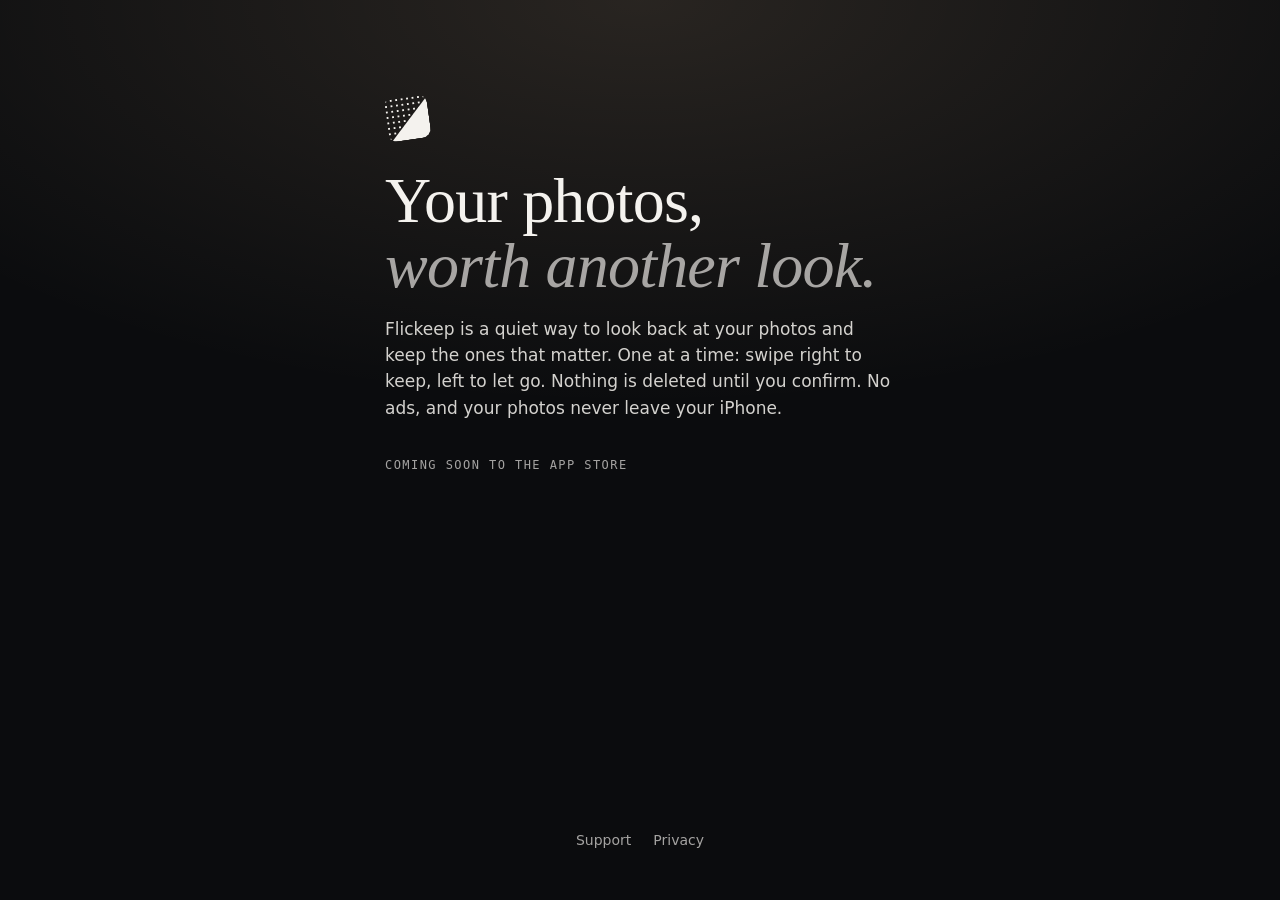
==== index.html @ 87e42098 "Flickeep website: home, privacy policy and support" ====
<!doctype html>
<html lang="en">
<head>
<meta charset="utf-8">
<meta name="viewport" content="width=device-width, initial-scale=1">
<title>Flickeep · Your photos, worth another look</title>
<meta name="description" content="Flickeep is a quiet way to look back at your photos and keep the ones that matter. Swipe right to keep, left to let go. Your photos never leave your iPhone.">
<style>
:root{--ink:#0B0C0E;--paper:#F4F2EE;--quiet:rgba(244,242,238,.66)}
body{margin:0;min-height:100vh;background:radial-gradient(70% 45% at 50% 0%,rgba(255,214,170,.12),rgba(255,214,170,0)),var(--ink);color:var(--paper);font:17px/1.55 -apple-system,system-ui,sans-serif;-webkit-font-smoothing:antialiased;display:flex;flex-direction:column}
main{flex:1;max-width:680px;margin:0 auto;padding:96px 22px 48px}
.mark{width:44px;height:44px;border-radius:10px;overflow:hidden;position:relative;transform:rotate(-8deg);margin-bottom:28px}
.mark .dots{position:absolute;inset:0;background-image:radial-gradient(circle,var(--paper) 32%,transparent 36%);background-size:5.5px 5.5px}
.mark .solid{position:absolute;inset:0;background:var(--paper);clip-path:polygon(100% 8%,100% 100%,8% 100%)}
h1{font:400 64px/1.02 "Instrument Serif","New York",Georgia,serif;margin:0;letter-spacing:-.8px}
h1 i{color:var(--quiet)}
p{color:rgba(244,242,238,.86);max-width:30em}
.soon{font:500 12px/1.4 ui-monospace,Menlo,monospace;letter-spacing:.12em;text-transform:uppercase;color:var(--quiet);margin-top:36px}
footer{max-width:680px;margin:0 auto;padding:24px 22px 48px;display:flex;gap:22px;font-size:14px}
a{color:var(--paper)}
footer a{color:var(--quiet);text-decoration:none}
</style>
</head>
<body>
<main>
<div class="mark" aria-hidden="true"><div class="dots"></div><div class="solid"></div></div>
<h1>Your photos,<br><i>worth another look.</i></h1>
<p>Flickeep is a quiet way to look back at your photos and keep the ones that matter. One at a time: swipe right to keep, left to let go. Nothing is deleted until you confirm. No ads, and your photos never leave your iPhone.</p>
<p class="soon">Coming soon to the App Store</p>
</main>
<footer><a href="support">Support</a><a href="privacy">Privacy</a></footer>
</body>
</html>
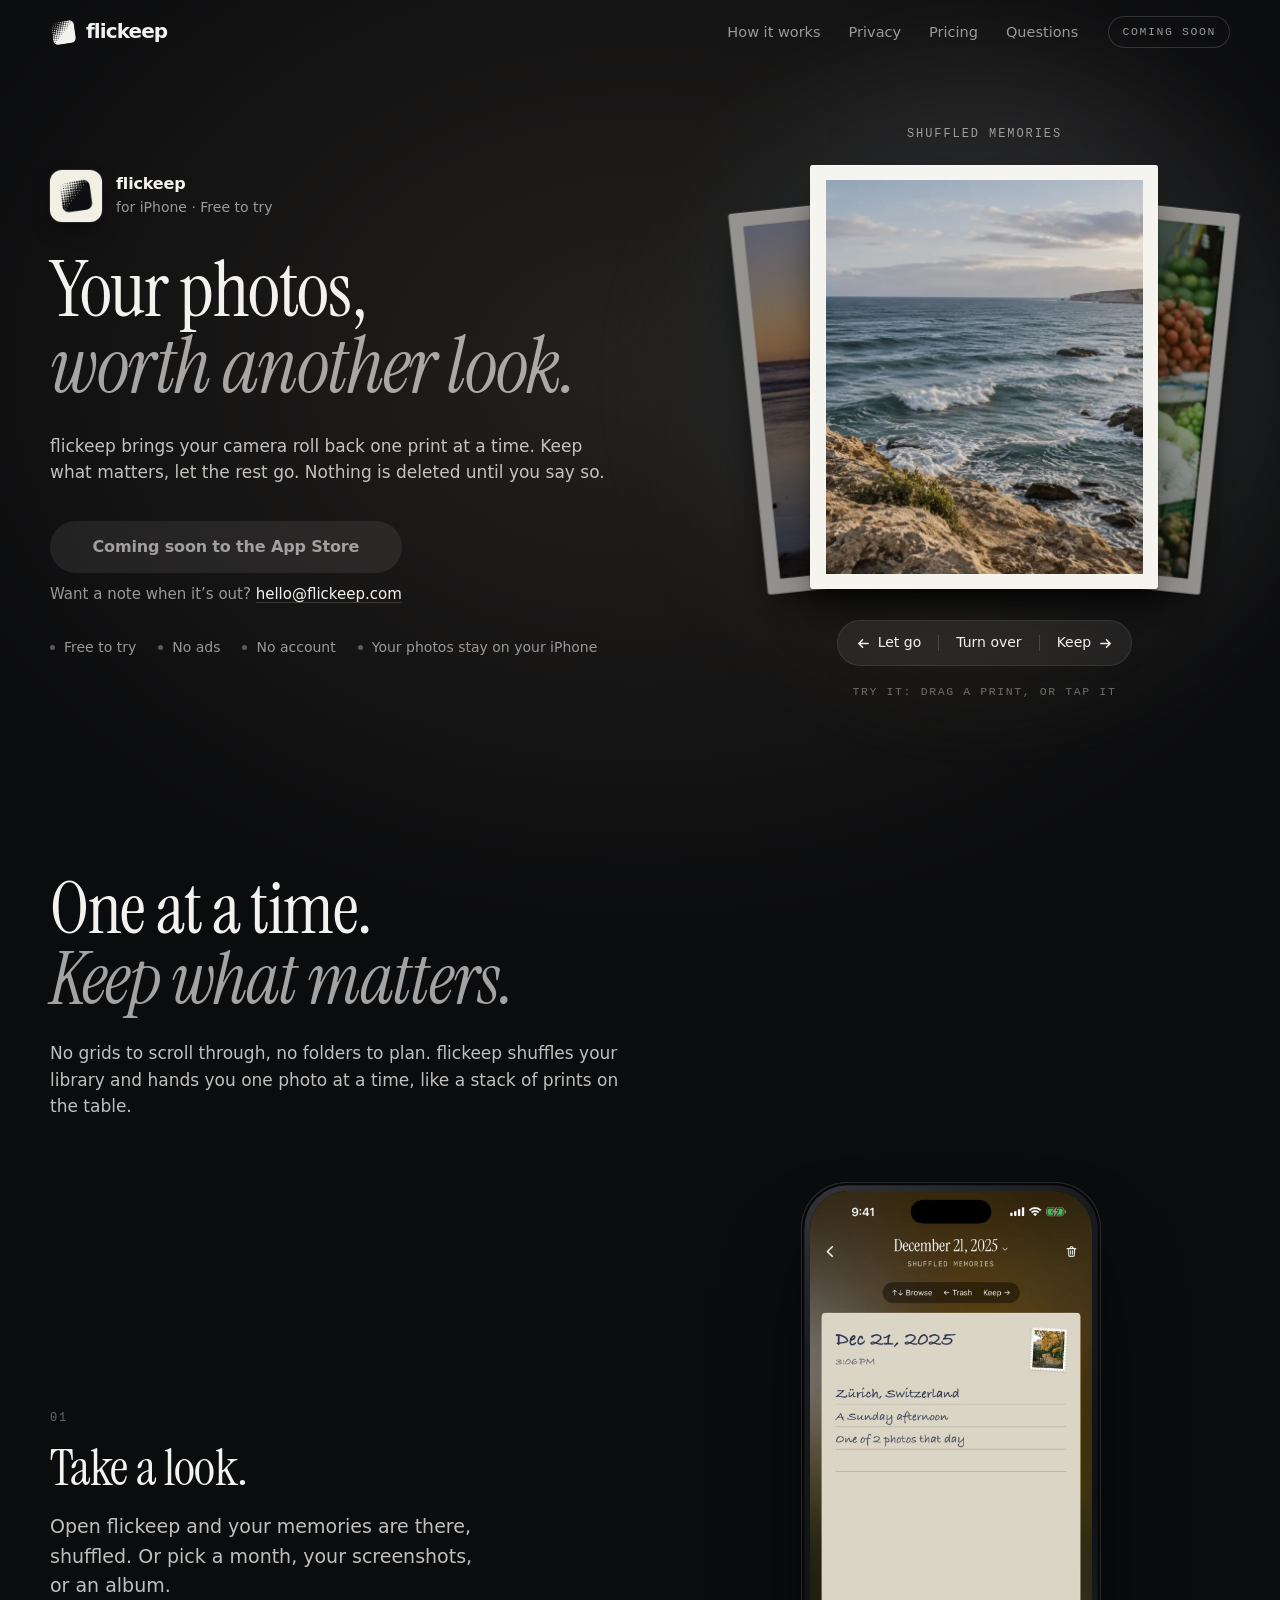
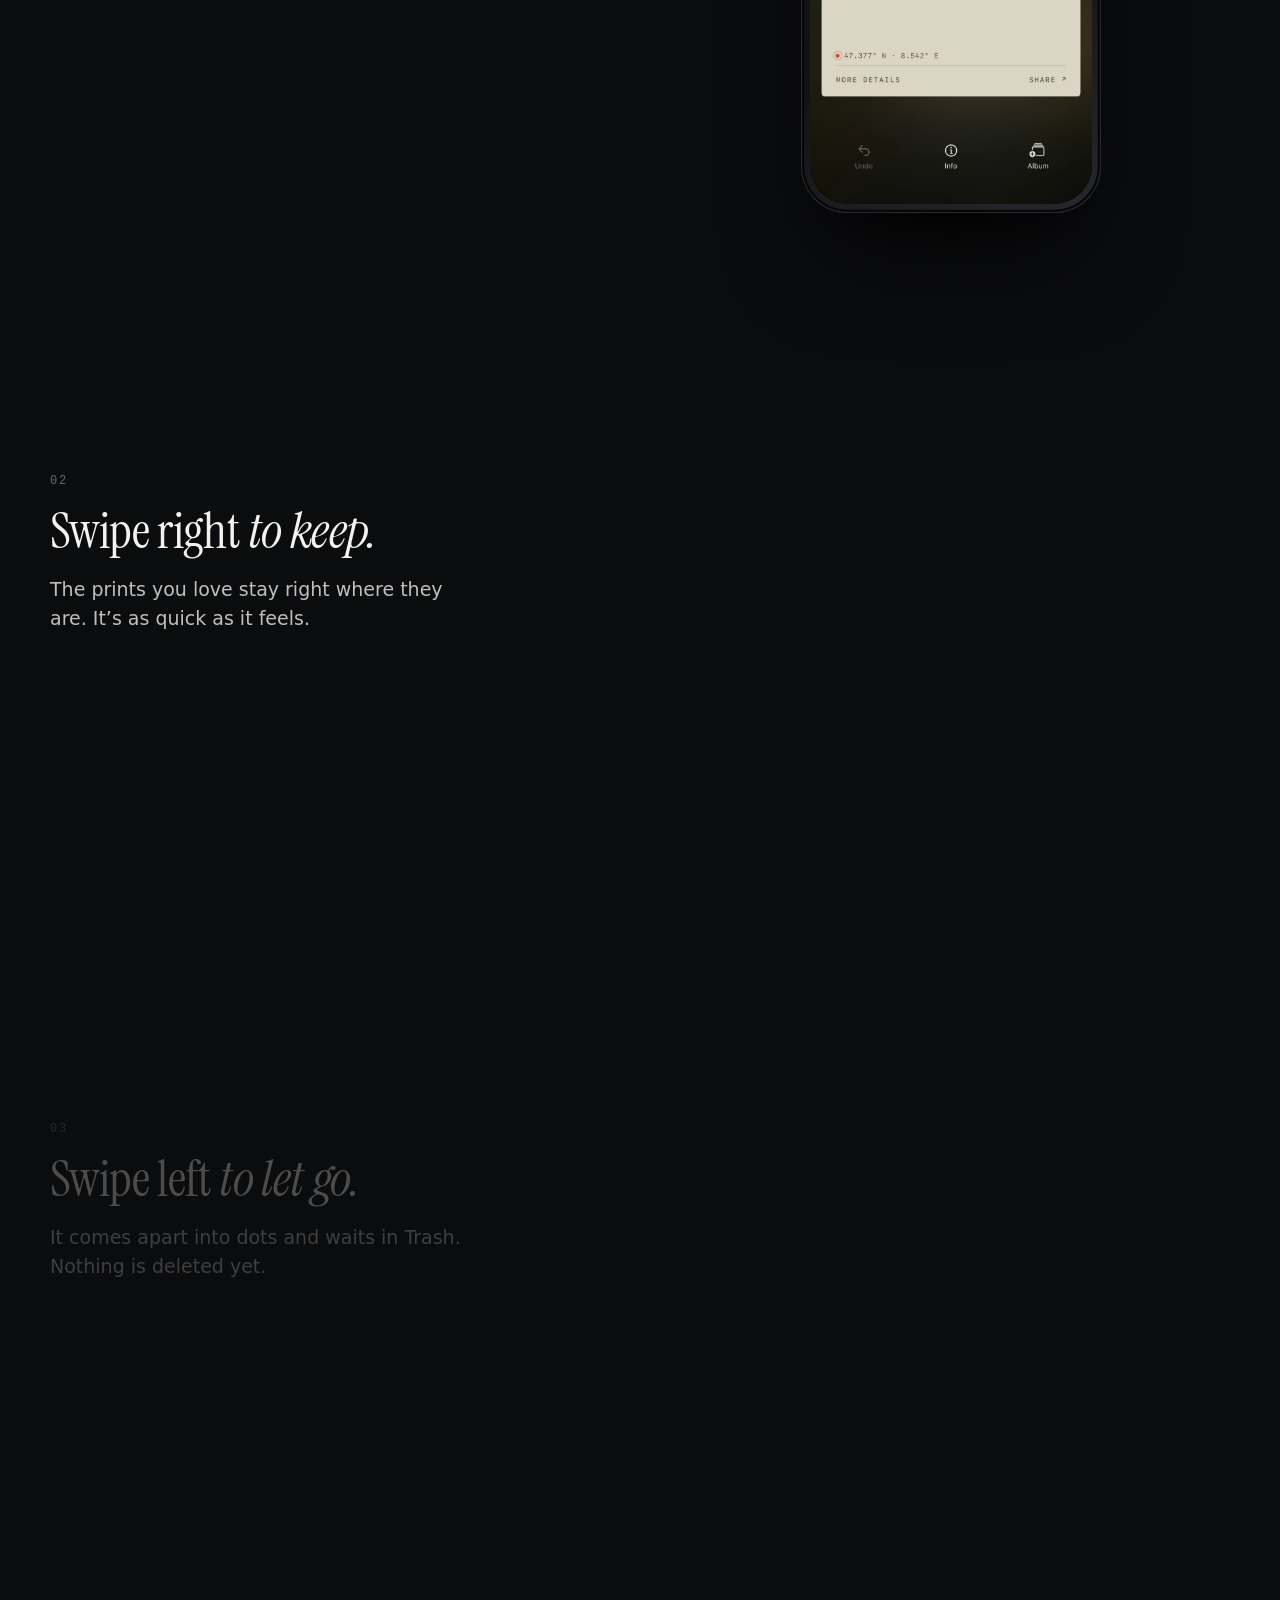
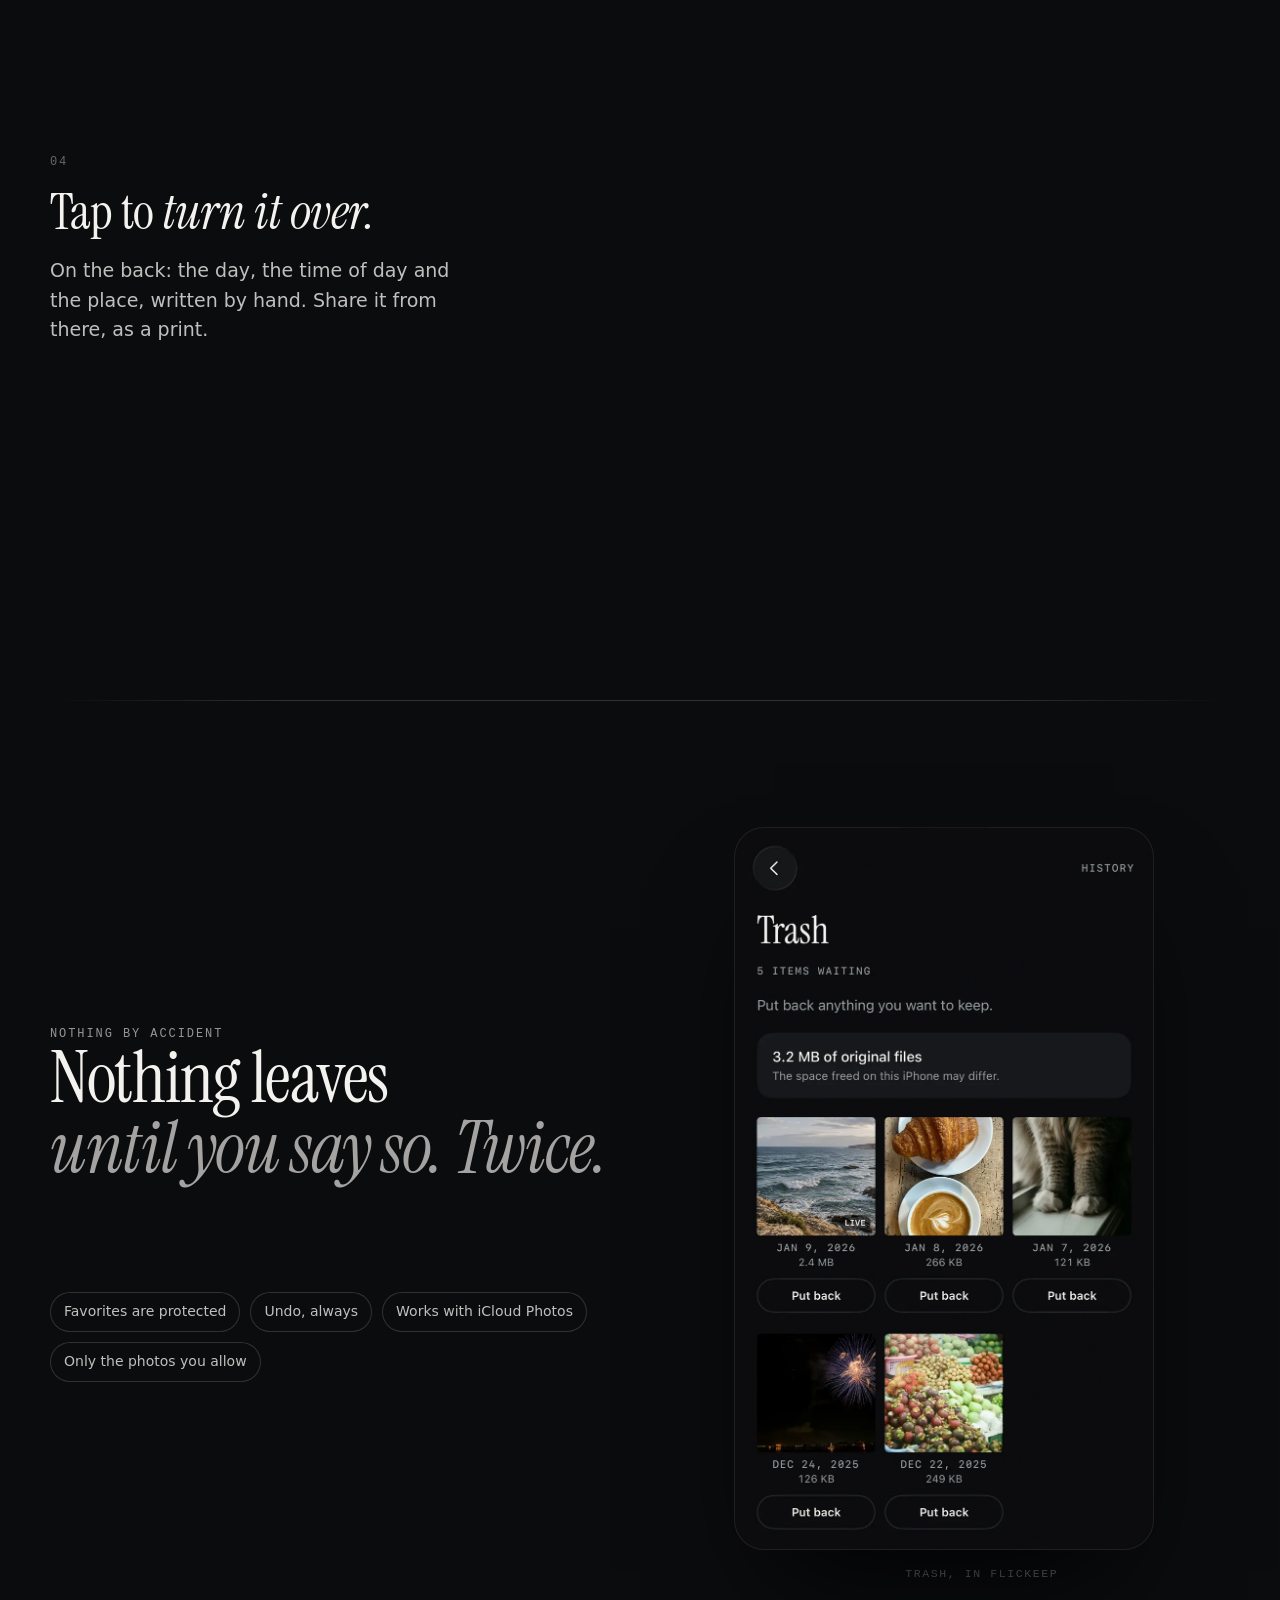
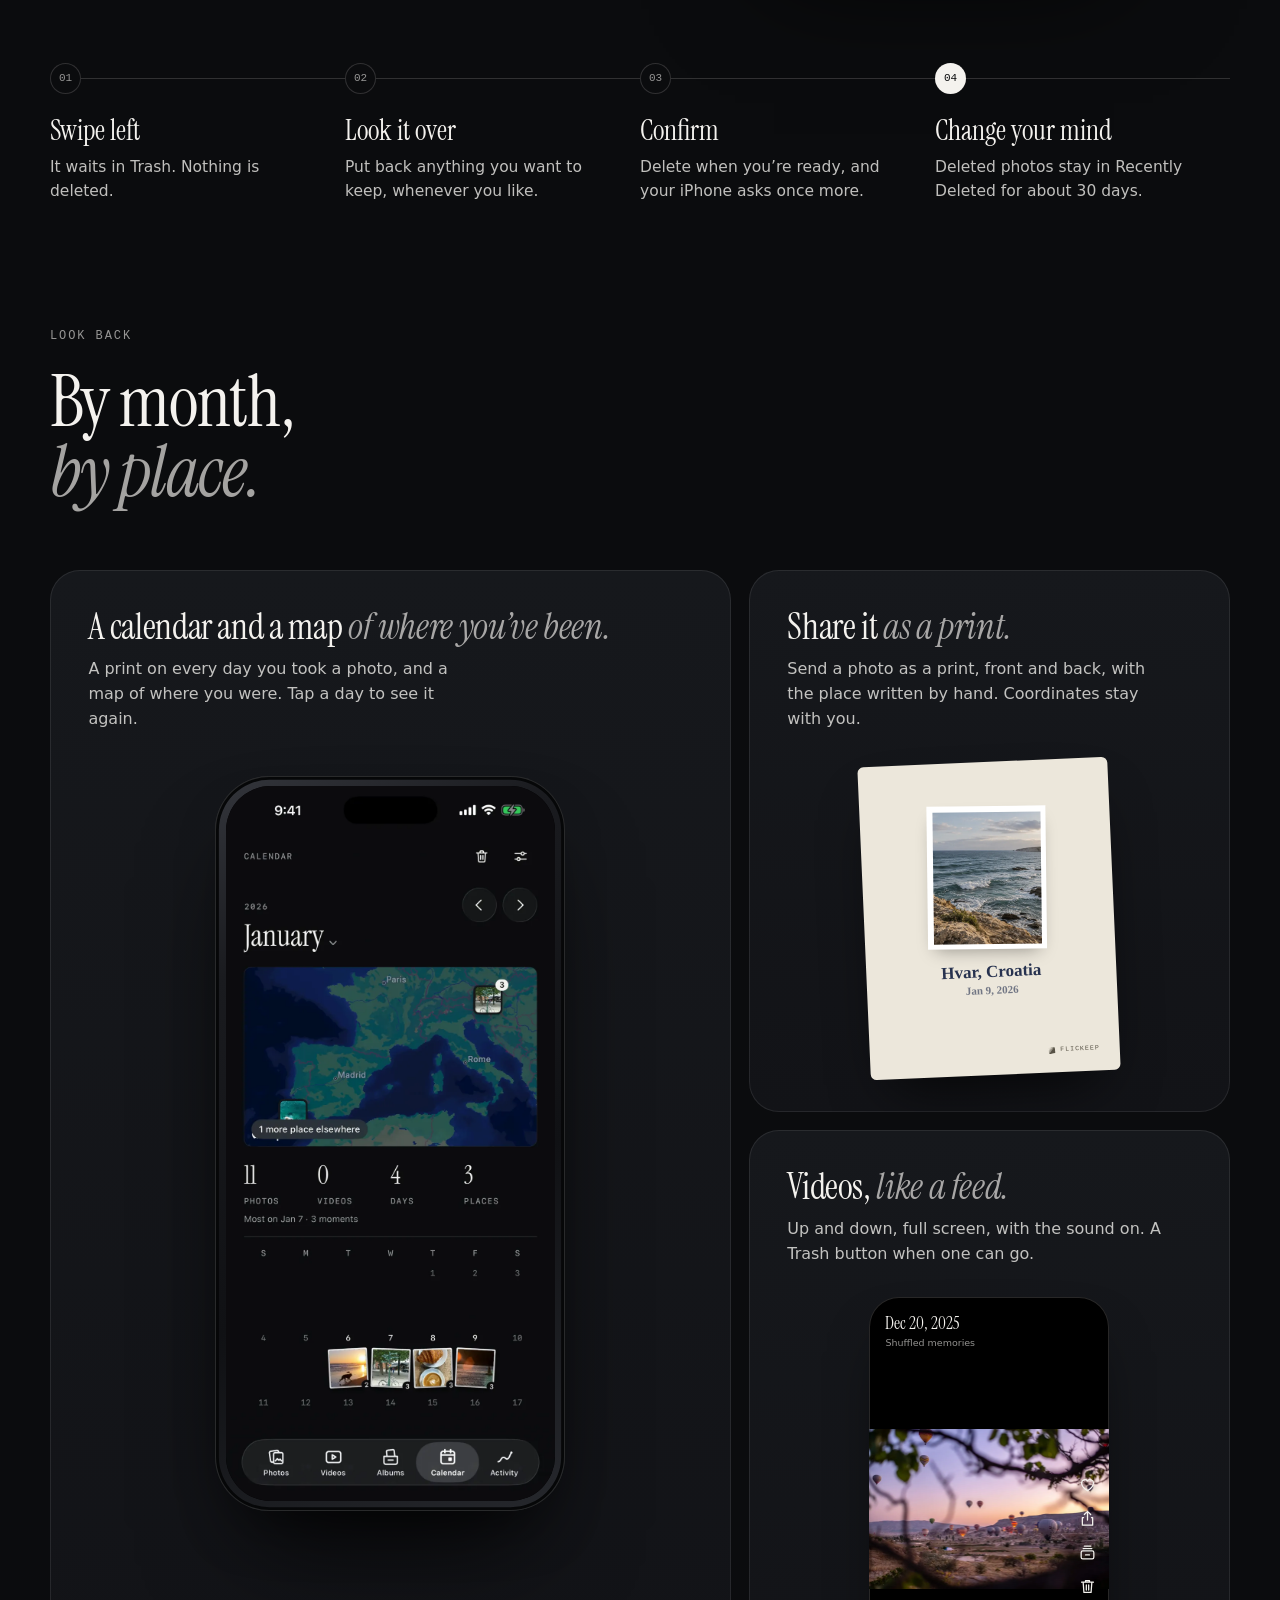
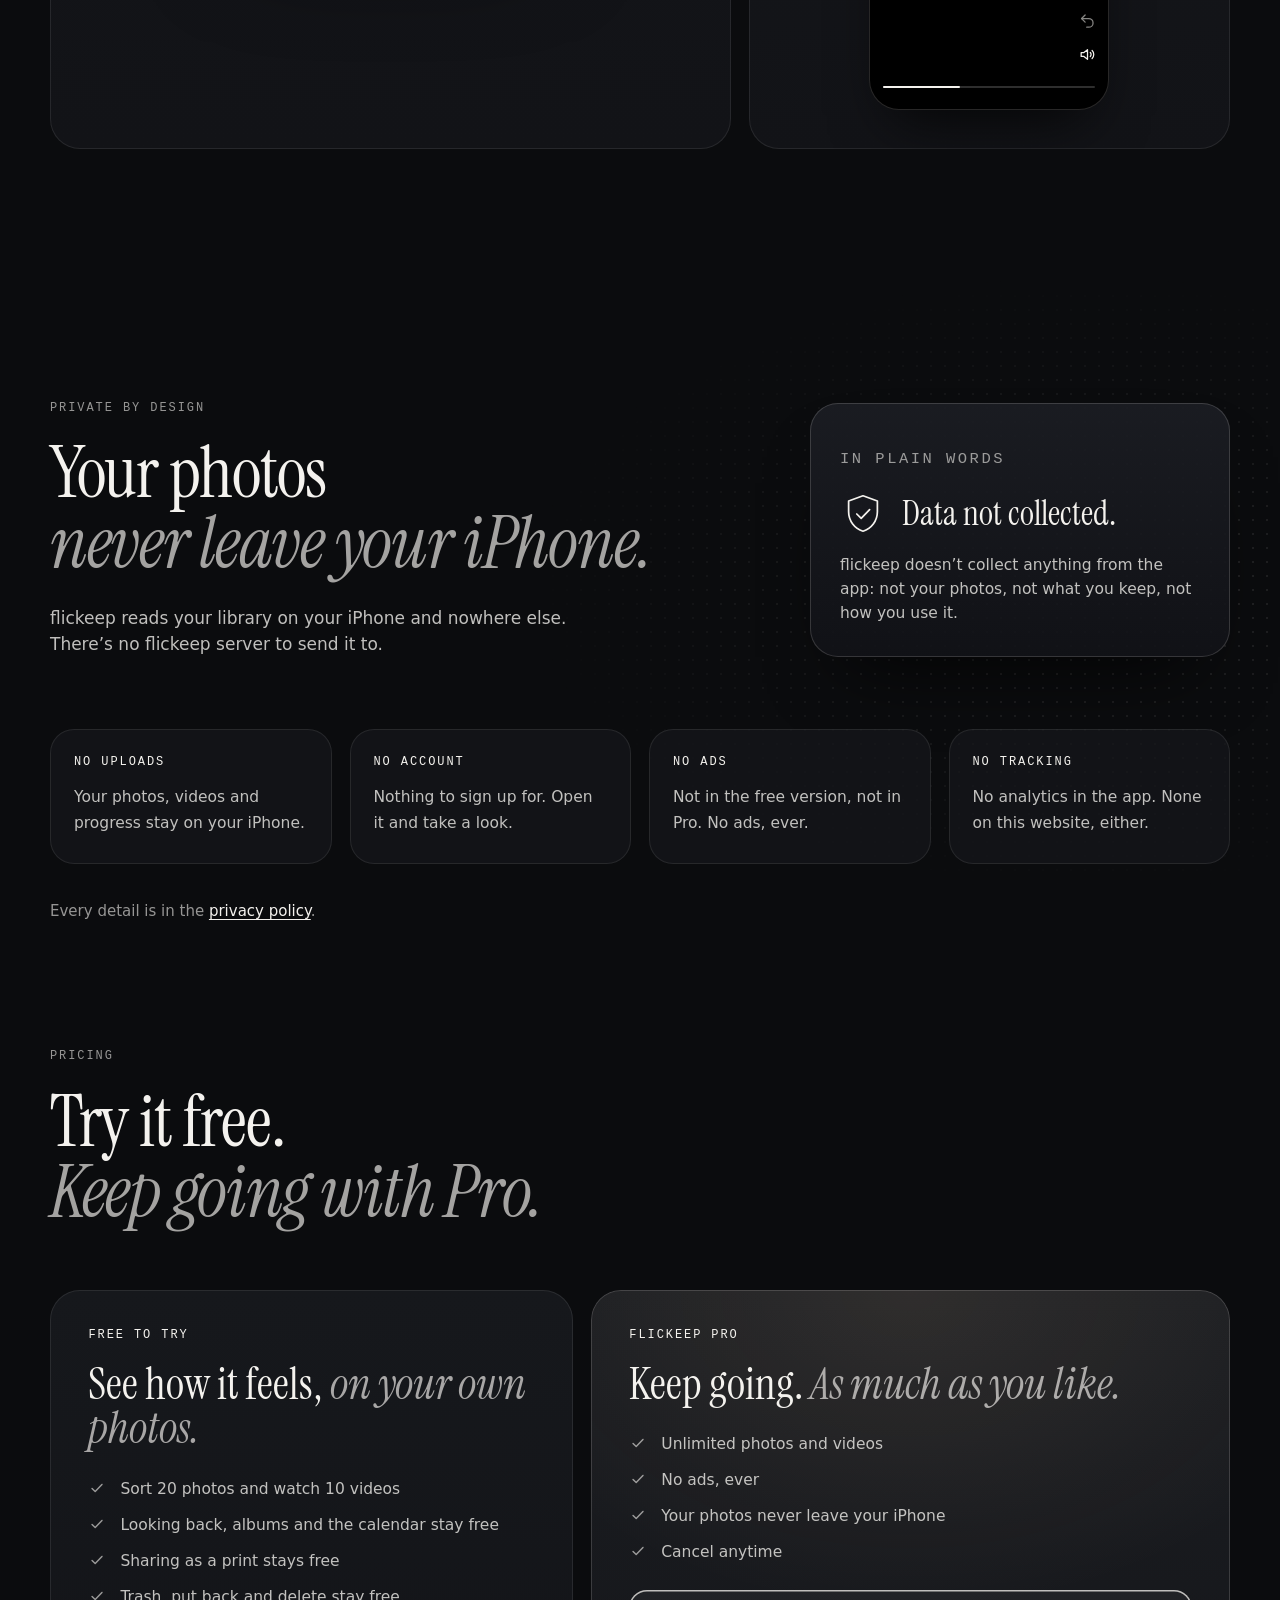
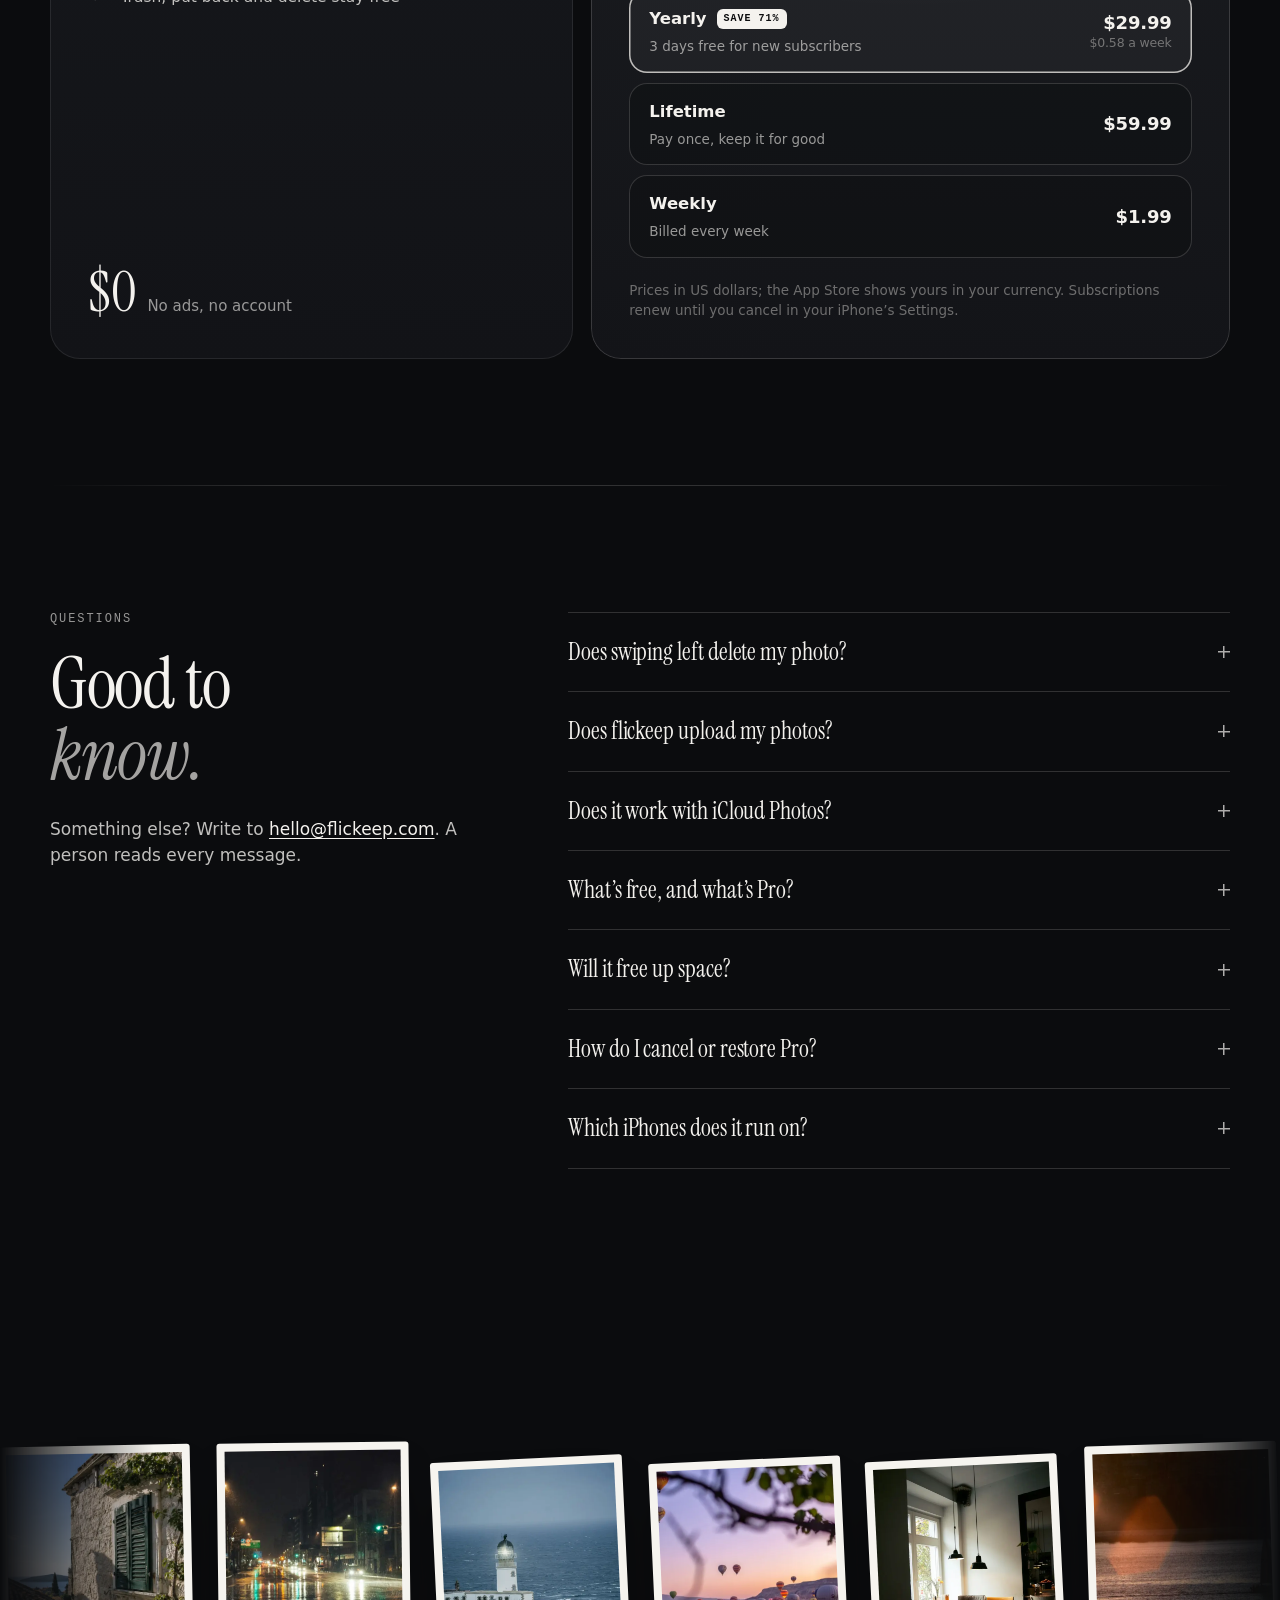
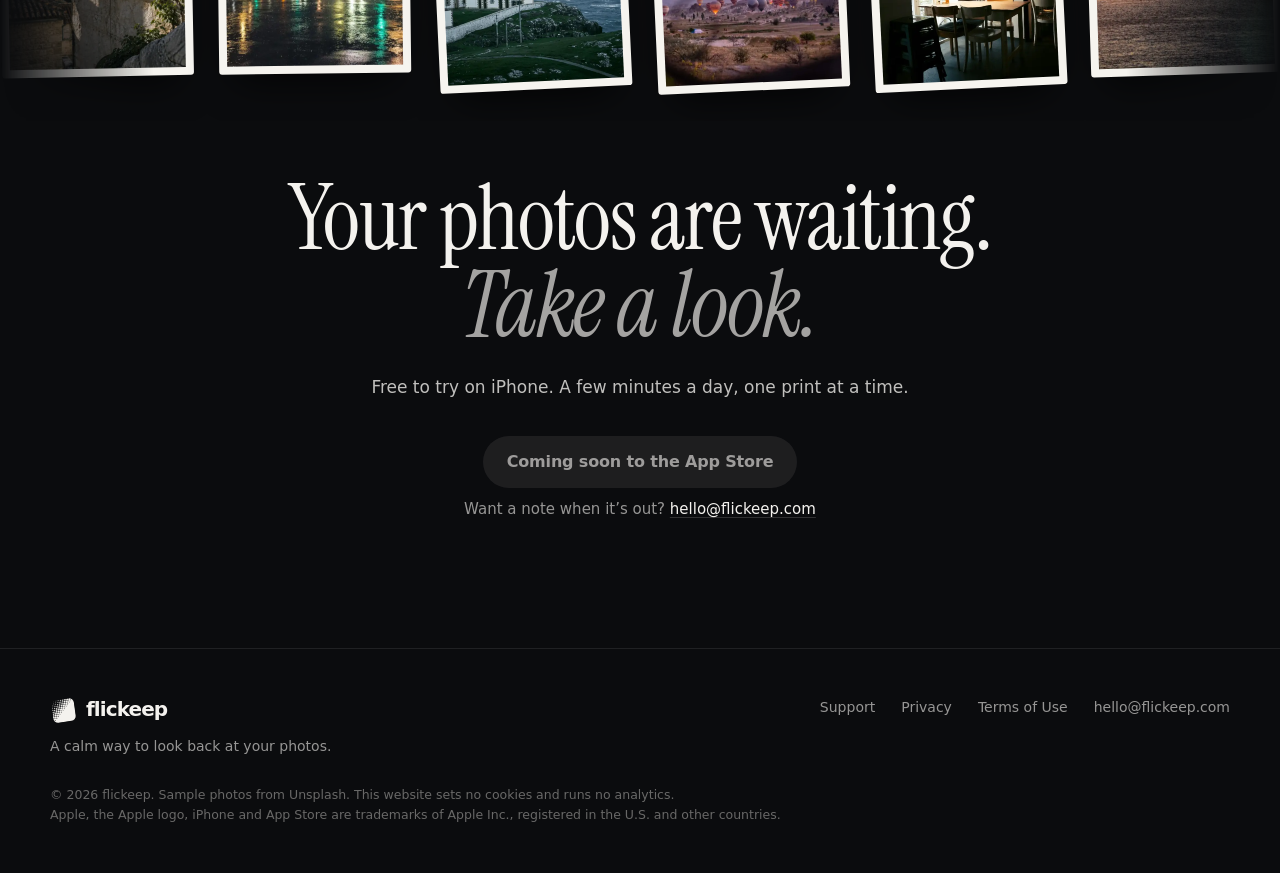
==== commit e751ea82: "Rebuild the site as a download page: prints you can swipe, then the App Store Mirrors site/ in rexgu" ====
--- a/index.html
+++ b/index.html
@@ -2,32 +2,375 @@
 <html lang="en">
 <head>
 <meta charset="utf-8">
-<meta name="viewport" content="width=device-width, initial-scale=1">
-<title>Flickeep · Your photos, worth another look</title>
-<meta name="description" content="Flickeep is a quiet way to look back at your photos and keep the ones that matter. Swipe right to keep, left to let go. Your photos never leave your iPhone.">
-<style>
-:root{--ink:#0B0C0E;--paper:#F4F2EE;--quiet:rgba(244,242,238,.66)}
-body{margin:0;min-height:100vh;background:radial-gradient(70% 45% at 50% 0%,rgba(255,214,170,.12),rgba(255,214,170,0)),var(--ink);color:var(--paper);font:17px/1.55 -apple-system,system-ui,sans-serif;-webkit-font-smoothing:antialiased;display:flex;flex-direction:column}
-main{flex:1;max-width:680px;margin:0 auto;padding:96px 22px 48px}
-.mark{width:44px;height:44px;border-radius:10px;overflow:hidden;position:relative;transform:rotate(-8deg);margin-bottom:28px}
-.mark .dots{position:absolute;inset:0;background-image:radial-gradient(circle,var(--paper) 32%,transparent 36%);background-size:5.5px 5.5px}
-.mark .solid{position:absolute;inset:0;background:var(--paper);clip-path:polygon(100% 8%,100% 100%,8% 100%)}
-h1{font:400 64px/1.02 "Instrument Serif","New York",Georgia,serif;margin:0;letter-spacing:-.8px}
-h1 i{color:var(--quiet)}
-p{color:rgba(244,242,238,.86);max-width:30em}
-.soon{font:500 12px/1.4 ui-monospace,Menlo,monospace;letter-spacing:.12em;text-transform:uppercase;color:var(--quiet);margin-top:36px}
-footer{max-width:680px;margin:0 auto;padding:24px 22px 48px;display:flex;gap:22px;font-size:14px}
-a{color:var(--paper)}
-footer a{color:var(--quiet);text-decoration:none}
-</style>
+<meta name="viewport" content="width=device-width, initial-scale=1, viewport-fit=cover">
+<title>flickeep — Your photos, worth another look</title>
+<meta name="description" content="flickeep for iPhone brings your camera roll back one photo at a time. Swipe right to keep, left to let go. Nothing is deleted until you say so, and your photos never leave your iPhone.">
+<link rel="canonical" href="https://flickeep.com/">
+<meta name="theme-color" content="#0B0C0E">
+<meta name="color-scheme" content="dark">
+<meta property="og:type" content="website">
+<meta property="og:site_name" content="flickeep">
+<meta property="og:url" content="https://flickeep.com/">
+<meta property="og:title" content="flickeep — Your photos, worth another look">
+<meta property="og:description" content="A calm way to look back at your photos and keep the ones that matter. Swipe right to keep, left to let go. Free to try on iPhone.">
+<meta property="og:image" content="https://flickeep.com/og.jpg">
+<meta property="og:image:width" content="1200">
+<meta property="og:image:height" content="630">
+<meta property="og:image:alt" content="Three photo prints fanned out on a dark table, next to the words: Your photos, worth another look.">
+<meta name="twitter:card" content="summary_large_image">
+<link rel="icon" href="/favicon.png" type="image/png">
+<link rel="apple-touch-icon" href="/apple-touch-icon.png">
+<link rel="preload" href="/fonts/InstrumentSerif-Regular.ttf" as="font" type="font/ttf" crossorigin>
+<link rel="preload" href="/fonts/InstrumentSerif-Italic.ttf" as="font" type="font/ttf" crossorigin>
+<link rel="preload" href="/img/p/coast.webp" as="image" fetchpriority="high">
+<script src="/assets/store.js"></script>
+<link rel="stylesheet" href="/assets/site.css">
+<script src="/assets/site.js" defer></script>
+<script type="application/ld+json">{"@context":"https://schema.org","@type":"SoftwareApplication","name":"flickeep","description":"A calm way to look back at your photos and keep the ones that matter.","operatingSystem":"iOS 18 or later","applicationCategory":"MultimediaApplication","offers":{"@type":"Offer","price":"0","priceCurrency":"USD"},"url":"https://flickeep.com/"}</script>
 </head>
 <body>
-<main>
-<div class="mark" aria-hidden="true"><div class="dots"></div><div class="solid"></div></div>
-<h1>Your photos,<br><i>worth another look.</i></h1>
-<p>Flickeep is a quiet way to look back at your photos and keep the ones that matter. One at a time: swipe right to keep, left to let go. Nothing is deleted until you confirm. No ads, and your photos never leave your iPhone.</p>
-<p class="soon">Coming soon to the App Store</p>
+<svg width="0" height="0" style="position:absolute" aria-hidden="true" focusable="false"><defs><clipPath id="mark-clip"><rect x="51" y="51" width="138" height="138" rx="30"/></clipPath><symbol id="mark" viewBox="38 38 164 164"><g transform="rotate(-8 120 120)" clip-path="url(#mark-clip)" fill="currentColor"><path d="M191.00 47.15L191.00 191.00L47.15 191.00Z"/><circle cx="56.5" cy="56.5" r="0.54"/><circle cx="56.5" cy="67.5" r="1.09"/><circle cx="56.5" cy="78.5" r="1.63"/><circle cx="56.5" cy="89.5" r="2.17"/><circle cx="56.5" cy="100.5" r="2.72"/><circle cx="56.5" cy="111.5" r="3.26"/><circle cx="56.5" cy="122.5" r="3.81"/><circle cx="56.5" cy="133.5" r="4.35"/><circle cx="56.5" cy="144.5" r="4.89"/><circle cx="56.5" cy="155.5" r="5.44"/><circle cx="56.5" cy="166.5" r="5.98"/><circle cx="56.5" cy="177.5" r="6.52"/><circle cx="67.5" cy="56.5" r="1.09"/><circle cx="67.5" cy="67.5" r="1.63"/><circle cx="67.5" cy="78.5" r="2.17"/><circle cx="67.5" cy="89.5" r="2.72"/><circle cx="67.5" cy="100.5" r="3.26"/><circle cx="67.5" cy="111.5" r="3.81"/><circle cx="67.5" cy="122.5" r="4.35"/><circle cx="67.5" cy="133.5" r="4.89"/><circle cx="67.5" cy="144.5" r="5.44"/><circle cx="67.5" cy="155.5" r="5.98"/><circle cx="67.5" cy="166.5" r="6.52"/><circle cx="78.5" cy="56.5" r="1.63"/><circle cx="78.5" cy="67.5" r="2.17"/><circle cx="78.5" cy="78.5" r="2.72"/><circle cx="78.5" cy="89.5" r="3.26"/><circle cx="78.5" cy="100.5" r="3.81"/><circle cx="78.5" cy="111.5" r="4.35"/><circle cx="78.5" cy="122.5" r="4.89"/><circle cx="78.5" cy="133.5" r="5.44"/><circle cx="78.5" cy="144.5" r="5.98"/><circle cx="78.5" cy="155.5" r="6.52"/><circle cx="89.5" cy="56.5" r="2.17"/><circle cx="89.5" cy="67.5" r="2.72"/><circle cx="89.5" cy="78.5" r="3.26"/><circle cx="89.5" cy="89.5" r="3.81"/><circle cx="89.5" cy="100.5" r="4.35"/><circle cx="89.5" cy="111.5" r="4.89"/><circle cx="89.5" cy="122.5" r="5.44"/><circle cx="89.5" cy="133.5" r="5.98"/><circle cx="89.5" cy="144.5" r="6.52"/><circle cx="100.5" cy="56.5" r="2.72"/><circle cx="100.5" cy="67.5" r="3.26"/><circle cx="100.5" cy="78.5" r="3.81"/><circle cx="100.5" cy="89.5" r="4.35"/><circle cx="100.5" cy="100.5" r="4.89"/><circle cx="100.5" cy="111.5" r="5.44"/><circle cx="100.5" cy="122.5" r="5.98"/><circle cx="100.5" cy="133.5" r="6.52"/><circle cx="111.5" cy="56.5" r="3.26"/><circle cx="111.5" cy="67.5" r="3.81"/><circle cx="111.5" cy="78.5" r="4.35"/><circle cx="111.5" cy="89.5" r="4.89"/><circle cx="111.5" cy="100.5" r="5.44"/><circle cx="111.5" cy="111.5" r="5.98"/><circle cx="111.5" cy="122.5" r="6.52"/><circle cx="122.5" cy="56.5" r="3.81"/><circle cx="122.5" cy="67.5" r="4.35"/><circle cx="122.5" cy="78.5" r="4.89"/><circle cx="122.5" cy="89.5" r="5.44"/><circle cx="122.5" cy="100.5" r="5.98"/><circle cx="122.5" cy="111.5" r="6.52"/><circle cx="133.5" cy="56.5" r="4.35"/><circle cx="133.5" cy="67.5" r="4.89"/><circle cx="133.5" cy="78.5" r="5.44"/><circle cx="133.5" cy="89.5" r="5.98"/><circle cx="133.5" cy="100.5" r="6.52"/><circle cx="144.5" cy="56.5" r="4.89"/><circle cx="144.5" cy="67.5" r="5.44"/><circle cx="144.5" cy="78.5" r="5.98"/><circle cx="144.5" cy="89.5" r="6.52"/><circle cx="155.5" cy="56.5" r="5.44"/><circle cx="155.5" cy="67.5" r="5.98"/><circle cx="155.5" cy="78.5" r="6.52"/><circle cx="166.5" cy="56.5" r="5.98"/><circle cx="166.5" cy="67.5" r="6.52"/><circle cx="177.5" cy="56.5" r="6.52"/></g></symbol></defs></svg>
+<a class="skip" href="#main">Skip to content</a>
+
+<header class="nav">
+  <div class="wrap nav-in">
+    <a class="brand" href="/" aria-label="flickeep, home"><svg aria-hidden="true"><use href="#mark"/></svg><b>flickeep</b></a>
+    <nav class="nav-links" aria-label="On this page">
+      <a href="#how">How it works</a>
+      <a href="#privacy">Privacy</a>
+      <a href="#pricing">Pricing</a>
+      <a href="#faq">Questions</a>
+    </nav>
+    <a class="pill when-live" data-ct="nav" href="/get">Get flickeep</a>
+    <span class="nav-soon when-soon">Coming soon</span>
+  </div>
+</header>
+
+<main id="main">
+
+<!-- ————— Hero ————— -->
+<section class="hero" aria-labelledby="hero-title">
+  <div class="wrap hero-grid">
+    <div class="hero-copy">
+      <div class="app-id rv"><img src="/img/icon.webp" alt="" width="52" height="52"><span><b>flickeep</b><small>for iPhone · Free to try</small></span></div>
+      <h1 id="hero-title" class="display rv">Your photos,<i>worth another look.</i></h1>
+      <p class="lede rv" style="--rv:.08s">flickeep brings your camera roll back one print at a time. Keep what matters, let the rest go. Nothing is deleted until you say so.</p>
+      <div class="cta rv" style="--rv:.16s">
+        <a class="badge when-live" data-ct="hero" href="/get"><img src="https://toolbox.marketingtools.apple.com/api/badges/download-on-the-app-store/black/en-us?size=250x83" width="168" height="56" alt="Download on the App Store"></a>
+        <div class="qr when-live"><div class="qr-code"><svg role="img" aria-label="QR code for flickeep.com/get" xmlns="http://www.w3.org/2000/svg" viewBox="0 0 25 25" shape-rendering="crispEdges"><path fill="currentColor" d="M0 0h1v1h-1zM1 0h1v1h-1zM2 0h1v1h-1zM3 0h1v1h-1zM4 0h1v1h-1zM5 0h1v1h-1zM6 0h1v1h-1zM8 0h1v1h-1zM12 0h1v1h-1zM13 0h1v1h-1zM14 0h1v1h-1zM18 0h1v1h-1zM19 0h1v1h-1zM20 0h1v1h-1zM21 0h1v1h-1zM22 0h1v1h-1zM23 0h1v1h-1zM24 0h1v1h-1zM0 1h1v1h-1zM6 1h1v1h-1zM8 1h1v1h-1zM9 1h1v1h-1zM10 1h1v1h-1zM11 1h1v1h-1zM12 1h1v1h-1zM14 1h1v1h-1zM18 1h1v1h-1zM24 1h1v1h-1zM0 2h1v1h-1zM2 2h1v1h-1zM3 2h1v1h-1zM4 2h1v1h-1zM6 2h1v1h-1zM8 2h1v1h-1zM10 2h1v1h-1zM11 2h1v1h-1zM12 2h1v1h-1zM13 2h1v1h-1zM14 2h1v1h-1zM18 2h1v1h-1zM20 2h1v1h-1zM21 2h1v1h-1zM22 2h1v1h-1zM24 2h1v1h-1zM0 3h1v1h-1zM2 3h1v1h-1zM3 3h1v1h-1zM4 3h1v1h-1zM6 3h1v1h-1zM10 3h1v1h-1zM11 3h1v1h-1zM13 3h1v1h-1zM15 3h1v1h-1zM16 3h1v1h-1zM18 3h1v1h-1zM20 3h1v1h-1zM21 3h1v1h-1zM22 3h1v1h-1zM24 3h1v1h-1zM0 4h1v1h-1zM2 4h1v1h-1zM3 4h1v1h-1zM4 4h1v1h-1zM6 4h1v1h-1zM8 4h1v1h-1zM10 4h1v1h-1zM11 4h1v1h-1zM12 4h1v1h-1zM13 4h1v1h-1zM14 4h1v1h-1zM18 4h1v1h-1zM20 4h1v1h-1zM21 4h1v1h-1zM22 4h1v1h-1zM24 4h1v1h-1zM0 5h1v1h-1zM6 5h1v1h-1zM10 5h1v1h-1zM11 5h1v1h-1zM12 5h1v1h-1zM13 5h1v1h-1zM14 5h1v1h-1zM16 5h1v1h-1zM18 5h1v1h-1zM24 5h1v1h-1zM0 6h1v1h-1zM1 6h1v1h-1zM2 6h1v1h-1zM3 6h1v1h-1zM4 6h1v1h-1zM5 6h1v1h-1zM6 6h1v1h-1zM8 6h1v1h-1zM10 6h1v1h-1zM12 6h1v1h-1zM14 6h1v1h-1zM16 6h1v1h-1zM18 6h1v1h-1zM19 6h1v1h-1zM20 6h1v1h-1zM21 6h1v1h-1zM22 6h1v1h-1zM23 6h1v1h-1zM24 6h1v1h-1zM9 7h1v1h-1zM11 7h1v1h-1zM12 7h1v1h-1zM13 7h1v1h-1zM0 8h1v1h-1zM3 8h1v1h-1zM4 8h1v1h-1zM5 8h1v1h-1zM6 8h1v1h-1zM7 8h1v1h-1zM8 8h1v1h-1zM10 8h1v1h-1zM11 8h1v1h-1zM14 8h1v1h-1zM15 8h1v1h-1zM17 8h1v1h-1zM20 8h1v1h-1zM22 8h1v1h-1zM23 8h1v1h-1zM24 8h1v1h-1zM1 9h1v1h-1zM10 9h1v1h-1zM12 9h1v1h-1zM13 9h1v1h-1zM14 9h1v1h-1zM15 9h1v1h-1zM19 9h1v1h-1zM20 9h1v1h-1zM21 9h1v1h-1zM22 9h1v1h-1zM23 9h1v1h-1zM2 10h1v1h-1zM4 10h1v1h-1zM5 10h1v1h-1zM6 10h1v1h-1zM7 10h1v1h-1zM8 10h1v1h-1zM9 10h1v1h-1zM10 10h1v1h-1zM15 10h1v1h-1zM16 10h1v1h-1zM21 10h1v1h-1zM24 10h1v1h-1zM3 11h1v1h-1zM4 11h1v1h-1zM5 11h1v1h-1zM7 11h1v1h-1zM10 11h1v1h-1zM11 11h1v1h-1zM12 11h1v1h-1zM14 11h1v1h-1zM17 11h1v1h-1zM18 11h1v1h-1zM19 11h1v1h-1zM21 11h1v1h-1zM22 11h1v1h-1zM23 11h1v1h-1zM24 11h1v1h-1zM2 12h1v1h-1zM6 12h1v1h-1zM14 12h1v1h-1zM15 12h1v1h-1zM16 12h1v1h-1zM18 12h1v1h-1zM19 12h1v1h-1zM24 12h1v1h-1zM0 13h1v1h-1zM3 13h1v1h-1zM7 13h1v1h-1zM8 13h1v1h-1zM12 13h1v1h-1zM14 13h1v1h-1zM15 13h1v1h-1zM16 13h1v1h-1zM20 13h1v1h-1zM23 13h1v1h-1zM0 14h1v1h-1zM1 14h1v1h-1zM6 14h1v1h-1zM7 14h1v1h-1zM8 14h1v1h-1zM14 14h1v1h-1zM15 14h1v1h-1zM20 14h1v1h-1zM21 14h1v1h-1zM22 14h1v1h-1zM23 14h1v1h-1zM24 14h1v1h-1zM0 15h1v1h-1zM2 15h1v1h-1zM4 15h1v1h-1zM10 15h1v1h-1zM12 15h1v1h-1zM17 15h1v1h-1zM18 15h1v1h-1zM19 15h1v1h-1zM21 15h1v1h-1zM22 15h1v1h-1zM24 15h1v1h-1zM0 16h1v1h-1zM2 16h1v1h-1zM3 16h1v1h-1zM6 16h1v1h-1zM9 16h1v1h-1zM11 16h1v1h-1zM12 16h1v1h-1zM13 16h1v1h-1zM15 16h1v1h-1zM16 16h1v1h-1zM17 16h1v1h-1zM18 16h1v1h-1zM19 16h1v1h-1zM20 16h1v1h-1zM22 16h1v1h-1zM23 16h1v1h-1zM8 17h1v1h-1zM9 17h1v1h-1zM10 17h1v1h-1zM11 17h1v1h-1zM16 17h1v1h-1zM20 17h1v1h-1zM22 17h1v1h-1zM23 17h1v1h-1zM0 18h1v1h-1zM1 18h1v1h-1zM2 18h1v1h-1zM3 18h1v1h-1zM4 18h1v1h-1zM5 18h1v1h-1zM6 18h1v1h-1zM8 18h1v1h-1zM12 18h1v1h-1zM16 18h1v1h-1zM18 18h1v1h-1zM20 18h1v1h-1zM24 18h1v1h-1zM0 19h1v1h-1zM6 19h1v1h-1zM8 19h1v1h-1zM11 19h1v1h-1zM13 19h1v1h-1zM15 19h1v1h-1zM16 19h1v1h-1zM20 19h1v1h-1zM24 19h1v1h-1zM0 20h1v1h-1zM2 20h1v1h-1zM3 20h1v1h-1zM4 20h1v1h-1zM6 20h1v1h-1zM8 20h1v1h-1zM9 20h1v1h-1zM11 20h1v1h-1zM12 20h1v1h-1zM14 20h1v1h-1zM15 20h1v1h-1zM16 20h1v1h-1zM17 20h1v1h-1zM18 20h1v1h-1zM19 20h1v1h-1zM20 20h1v1h-1zM0 21h1v1h-1zM2 21h1v1h-1zM3 21h1v1h-1zM4 21h1v1h-1zM6 21h1v1h-1zM8 21h1v1h-1zM10 21h1v1h-1zM12 21h1v1h-1zM14 21h1v1h-1zM15 21h1v1h-1zM17 21h1v1h-1zM18 21h1v1h-1zM23 21h1v1h-1zM24 21h1v1h-1zM0 22h1v1h-1zM2 22h1v1h-1zM3 22h1v1h-1zM4 22h1v1h-1zM6 22h1v1h-1zM9 22h1v1h-1zM10 22h1v1h-1zM11 22h1v1h-1zM12 22h1v1h-1zM15 22h1v1h-1zM16 22h1v1h-1zM17 22h1v1h-1zM20 22h1v1h-1zM21 22h1v1h-1zM22 22h1v1h-1zM23 22h1v1h-1zM24 22h1v1h-1zM0 23h1v1h-1zM6 23h1v1h-1zM9 23h1v1h-1zM11 23h1v1h-1zM14 23h1v1h-1zM17 23h1v1h-1zM18 23h1v1h-1zM19 23h1v1h-1zM20 23h1v1h-1zM22 23h1v1h-1zM23 23h1v1h-1zM24 23h1v1h-1zM0 24h1v1h-1zM1 24h1v1h-1zM2 24h1v1h-1zM3 24h1v1h-1zM4 24h1v1h-1zM5 24h1v1h-1zM6 24h1v1h-1zM8 24h1v1h-1zM11 24h1v1h-1zM16 24h1v1h-1zM21 24h1v1h-1zM24 24h1v1h-1z"/></svg></div><span>Scan with your<br>iPhone camera</span></div>
+        <div class="soon-box when-soon">
+          <span class="pill big quiet">Coming soon to the App Store</span>
+          <p>Want a note when it’s out? <a href="mailto:hello@flickeep.com?subject=Tell%20me%20when%20flickeep%20is%20out">hello@flickeep.com</a></p>
+        </div>
+      </div>
+      <ul class="facts rv" style="--rv:.24s">
+        <li>Free to try</li>
+        <li>No ads</li>
+        <li>No account</li>
+        <li>Your photos stay on your iPhone</li>
+      </ul>
+    </div>
+
+    <div class="deck" data-deck>
+      <div class="deck-field" aria-hidden="true"><i></i><i></i></div>
+      <p class="kicker deck-kicker">Shuffled memories</p>
+      <div class="stack" tabindex="0" aria-label="Sample prints to try. Right arrow keeps, left arrow lets go, Enter turns a print over." aria-describedby="deck-help"></div>
+      <noscript><img src="/img/screens/home.webp" alt="flickeep's home screen: three prints of shuffled memories" style="width:260px;border-radius:30px"></noscript>
+      <div class="deck-under">
+        <div class="deck-tools" role="group" aria-label="Try it">
+          <button type="button" data-act="go"><svg viewBox="0 0 16 16" fill="none" stroke="currentColor" stroke-width="1.6" stroke-linecap="round" stroke-linejoin="round" aria-hidden="true"><path d="M13 8H3M7 4 3 8l4 4"/></svg>Let go</button>
+          <span class="sep" aria-hidden="true"></span>
+          <button type="button" data-act="turn">Turn over</button>
+          <span class="sep" aria-hidden="true"></span>
+          <button type="button" data-act="keep">Keep<svg viewBox="0 0 16 16" fill="none" stroke="currentColor" stroke-width="1.6" stroke-linecap="round" stroke-linejoin="round" aria-hidden="true"><path d="M3 8h10M9 4l4 4-4 4"/></svg></button>
+        </div>
+        <span class="verdict keep" aria-hidden="true">Keep</span>
+        <span class="verdict go" aria-hidden="true">Let go</span>
+      </div>
+      <p class="deck-tally" id="deck-help">Try it: drag a print, or tap it</p>
+      <p class="sr" aria-live="polite" data-live></p>
+    </div>
+  </div>
+</section>
+
+<!-- ————— How it works ————— -->
+<section class="section" id="how" aria-labelledby="how-title">
+  <div class="wrap">
+    <div class="section-head">
+      <p class="kicker rv">How it works</p>
+      <h2 id="how-title" class="display rv">One at a time.<br><i>Keep what matters.</i></h2>
+      <p class="lede rv">No grids to scroll through, no folders to plan. flickeep shuffles your library and hands you one photo at a time, like a stack of prints on the table.</p>
+    </div>
+    <div class="story">
+      <ol class="steps">
+        <li class="step">
+          <figure class="phone"><div class="screen"><img src="/img/screens/home.webp" alt="flickeep's home screen: shuffled memories as three prints, with months below" loading="lazy" width="860" height="1868"></div></figure>
+          <span class="step-n">01</span>
+          <h3>Take a look.</h3>
+          <p>Open flickeep and your memories are there, shuffled. Or pick a month, your screenshots, or an album.</p>
+        </li>
+        <li class="step">
+          <figure class="phone"><div class="screen"><img src="/img/screens/keep.webp" alt="A print being swiped right, with the word Keep" loading="lazy" width="860" height="1868"></div></figure>
+          <span class="step-n">02</span>
+          <h3>Swipe right <i>to keep.</i></h3>
+          <p>The prints you love stay right where they are. It’s as quick as it feels.</p>
+        </li>
+        <li class="step">
+          <figure class="phone"><div class="screen"><img src="/img/screens/letgo.webp" alt="A print coming apart into dots as it's swiped left, with the words Let go" loading="lazy" width="860" height="1868"></div></figure>
+          <span class="step-n">03</span>
+          <h3>Swipe left <i>to let go.</i></h3>
+          <p>It comes apart into dots and waits in Trash. Nothing is deleted yet.</p>
+        </li>
+        <li class="step">
+          <figure class="phone"><div class="screen"><img src="/img/screens/back.webp" alt="The back of a print: Dec 21, 2025, 3:06 PM, Zürich, Switzerland, a Sunday afternoon, written by hand" loading="lazy" width="860" height="1868"></div></figure>
+          <span class="step-n">04</span>
+          <h3>Tap to <i>turn it over.</i></h3>
+          <p>On the back: the day, the time of day and the place, written by hand. Share it from there, as a print.</p>
+        </li>
+      </ol>
+      <div class="story-phone" aria-hidden="true">
+        <figure class="phone"><div class="screen">
+          <img src="/img/screens/home.webp" alt="" loading="lazy" width="860" height="1868">
+          <img src="/img/screens/keep.webp" alt="" loading="lazy" width="860" height="1868">
+          <img src="/img/screens/letgo.webp" alt="" loading="lazy" width="860" height="1868">
+          <img src="/img/screens/back.webp" alt="" loading="lazy" width="860" height="1868">
+        </div></figure>
+      </div>
+      <div class="pager" aria-hidden="true"></div>
+    </div>
+  </div>
+</section>
+
+<div class="wrap"><div class="rule"></div></div>
+
+<!-- ————— Nothing by accident ————— -->
+<section class="section" id="safe" aria-labelledby="safe-title">
+  <div class="wrap">
+    <div class="safe-grid">
+      <div>
+        <p class="kicker rv">Nothing by accident</p>
+        <h2 id="safe-title" class="display rv">Nothing leaves<br><i>until you say so. Twice.</i></h2>
+        <p class="lede rv" style="margin-top:26px">Letting go isn’t deleting. Everything you swipe left waits in flickeep’s Trash, where you can look it over and put anything back.</p>
+        <ul class="chips rv">
+          <li>Favorites are protected</li>
+          <li>Undo, always</li>
+          <li>Works with iCloud Photos</li>
+          <li>Only the photos you allow</li>
+        </ul>
+      </div>
+      <figure class="rv">
+        <div class="shot"><img src="/img/screens/trash.webp" alt="flickeep's Trash: five items waiting, each with a Put back button" loading="lazy" width="860" height="1479"></div>
+        <figcaption class="shot-cap">Trash, in flickeep</figcaption>
+      </figure>
+    </div>
+    <ol class="flow">
+      <li class="rv"><b>01</b><h3>Swipe left</h3><p>It waits in Trash. Nothing is deleted.</p></li>
+      <li class="rv" style="--rv:.08s"><b>02</b><h3>Look it over</h3><p>Put back anything you want to keep, whenever you like.</p></li>
+      <li class="rv" style="--rv:.16s"><b>03</b><h3>Confirm</h3><p>Delete when you’re ready, and your iPhone asks once more.</p></li>
+      <li class="rv" style="--rv:.24s"><b>04</b><h3>Change your mind</h3><p>Deleted photos stay in Recently Deleted for about 30 days.</p></li>
+    </ol>
+  </div>
+</section>
+
+<!-- ————— Look back ————— -->
+<section class="section" id="look" aria-labelledby="look-title" style="padding-top:0">
+  <div class="wrap">
+    <div class="section-head">
+      <p class="kicker rv">Look back</p>
+      <h2 id="look-title" class="display rv">By month,<br><i>by place.</i></h2>
+    </div>
+    <div class="bento">
+      <article class="tile tile-cal rv">
+        <h3>A calendar and a map <i>of where you’ve been.</i></h3>
+        <p>A print on every day you took a photo, and a map of where you were. Tap a day to see it again.</p>
+        <figure class="phone"><div class="screen"><img src="/img/screens/calendar.webp" alt="flickeep's Calendar: January on a map of Europe, with 11 photos over 4 days in 3 places" loading="lazy" width="860" height="1868"></div></figure>
+      </article>
+      <article class="tile tile-share rv" style="--rv:.08s">
+        <h3>Share it <i>as a print.</i></h3>
+        <p>Send a photo as a print, front and back, with the place written by hand. Coordinates stay with you.</p>
+        <div class="tile-art">
+          <div class="share-art" aria-hidden="true">
+            <div class="p"><img src="/img/p/coast.webp" alt="" loading="lazy"></div>
+            <span class="place">Hvar, Croatia</span>
+            <span class="date">Jan 9, 2026</span>
+            <span class="sig"><svg><use href="#mark"/></svg>FLICKEEP</span>
+          </div>
+        </div>
+      </article>
+      <article class="tile tile-feed rv" style="--rv:.16s">
+        <h3>Videos, <i>like a feed.</i></h3>
+        <p>Up and down, full screen, with the sound on. A Trash button when one can go.</p>
+        <div class="tile-art">
+          <div class="feed-art" aria-hidden="true">
+            <div class="v" style="background-image:url(/img/p/balloons.webp)"></div>
+            <div class="head"><b>Dec 20, 2025</b><small>Shuffled memories</small></div>
+            <div class="icons">
+              <svg viewBox="0 0 24 24" fill="none" stroke="currentColor" stroke-width="1.6" stroke-linejoin="round"><path d="M12 20s-7.5-4.6-7.5-10.2A4.3 4.3 0 0 1 12 7.4a4.3 4.3 0 0 1 7.5 2.4C19.5 15.4 12 20 12 20Z"/></svg>
+              <svg viewBox="0 0 24 24" fill="none" stroke="currentColor" stroke-width="1.6" stroke-linecap="round" stroke-linejoin="round"><path d="M12 3v11M8 7l4-4 4 4M7 11H5.5v9.5h13V11H17"/></svg>
+              <svg viewBox="0 0 24 24" fill="none" stroke="currentColor" stroke-width="1.6" stroke-linecap="round" stroke-linejoin="round"><path d="M8 4h8M6.5 7h11"/><rect x="4" y="10" width="16" height="10" rx="2"/><path d="M9.5 15h5"/></svg>
+              <svg viewBox="0 0 24 24" fill="none" stroke="currentColor" stroke-width="1.6" stroke-linecap="round" stroke-linejoin="round"><path d="M4.5 6.5h15M9.5 6.5V4.5h5v2M6.5 6.5l1 13h9l1-13M10.5 10v6.5M13.5 10v6.5"/></svg>
+              <svg viewBox="0 0 24 24" fill="none" stroke="currentColor" stroke-width="1.6" stroke-linecap="round" stroke-linejoin="round" opacity=".55"><path d="M9 14 4.5 9.5 9 5"/><path d="M4.5 9.5h9a5.5 5.5 0 0 1 0 11H11"/></svg>
+              <svg viewBox="0 0 24 24" fill="none" stroke="currentColor" stroke-width="1.6" stroke-linecap="round" stroke-linejoin="round"><path d="M4 9.5v5h3.5L12 18V6L7.5 9.5H4Z"/><path d="M15.5 9.5a3.5 3.5 0 0 1 0 5M17.8 7a7 7 0 0 1 0 10"/></svg>
+            </div>
+            <div class="line"></div>
+          </div>
+        </div>
+      </article>
+    </div>
+  </div>
+</section>
+
+<!-- ————— Private ————— -->
+<section class="section private" id="privacy" aria-labelledby="privacy-title">
+  <div class="wrap">
+    <div class="private-grid">
+      <div class="section-head">
+        <p class="kicker rv">Private by design</p>
+        <h2 id="privacy-title" class="display rv">Your photos<br><i>never leave your iPhone.</i></h2>
+        <p class="lede rv">flickeep reads your library on your iPhone and nowhere else. There’s no flickeep server to send it to.</p>
+      </div>
+      <div class="label rv" style="--rv:.1s">
+        <p class="kicker">In plain words</p>
+        <div class="label-row">
+          <svg viewBox="0 0 48 48" fill="none" stroke="currentColor" stroke-width="1.8" stroke-linecap="round" stroke-linejoin="round" aria-hidden="true"><path d="M24 5 9 10.5v11.2c0 9.6 6.3 17.6 15 20.3 8.7-2.7 15-10.7 15-20.3V10.5L24 5Z"/><path d="m17.5 24 4.6 4.6 8.8-9.2"/></svg>
+          <b>Data not collected.</b>
+        </div>
+        <p>flickeep doesn’t collect anything from the app: not your photos, not what you keep, not how you use it.</p>
+      </div>
+    </div>
+    <ul class="promises">
+      <li class="rv"><b>No uploads</b><span>Your photos, videos and progress stay on your iPhone.</span></li>
+      <li class="rv" style="--rv:.06s"><b>No account</b><span>Nothing to sign up for. Open it and take a look.</span></li>
+      <li class="rv" style="--rv:.12s"><b>No ads</b><span>Not in the free version, not in Pro. No ads, ever.</span></li>
+      <li class="rv" style="--rv:.18s"><b>No tracking</b><span>No analytics in the app. None on this website, either.</span></li>
+    </ul>
+    <p class="more rv">Every detail is in the <a href="/privacy">privacy policy</a>.</p>
+  </div>
+</section>
+
+<!-- ————— Pricing ————— -->
+<section class="section" id="pricing" aria-labelledby="pricing-title" style="padding-top:0">
+  <div class="wrap">
+    <div class="section-head">
+      <p class="kicker rv">Pricing</p>
+      <h2 id="pricing-title" class="display rv">Try it free.<br><i>Keep going with Pro.</i></h2>
+    </div>
+    <div class="plans">
+      <article class="plan rv">
+        <p class="kicker">Free to try</p>
+        <h3>See how it feels, <i>on your own photos.</i></h3>
+        <ul class="plan-list">
+          <li><svg viewBox="0 0 20 20" fill="none" stroke="currentColor" stroke-width="1.6" stroke-linecap="round" stroke-linejoin="round" aria-hidden="true"><path d="M4.5 10.5l3.5 3.5 7.5-8"/></svg><span>Sort 20 photos and watch 10 videos</span></li>
+          <li><svg viewBox="0 0 20 20" fill="none" stroke="currentColor" stroke-width="1.6" stroke-linecap="round" stroke-linejoin="round" aria-hidden="true"><path d="M4.5 10.5l3.5 3.5 7.5-8"/></svg><span>Looking back, albums and the calendar stay free</span></li>
+          <li><svg viewBox="0 0 20 20" fill="none" stroke="currentColor" stroke-width="1.6" stroke-linecap="round" stroke-linejoin="round" aria-hidden="true"><path d="M4.5 10.5l3.5 3.5 7.5-8"/></svg><span>Sharing as a print stays free</span></li>
+          <li><svg viewBox="0 0 20 20" fill="none" stroke="currentColor" stroke-width="1.6" stroke-linecap="round" stroke-linejoin="round" aria-hidden="true"><path d="M4.5 10.5l3.5 3.5 7.5-8"/></svg><span>Trash, put back and delete stay free</span></li>
+        </ul>
+        <div class="price-free"><b>$0</b><span>No ads, no account</span></div>
+      </article>
+      <article class="plan pro rv" style="--rv:.08s">
+        <p class="kicker">flickeep Pro</p>
+        <h3>Keep going. <i>As much as you like.</i></h3>
+        <ul class="plan-list">
+          <li><svg viewBox="0 0 20 20" fill="none" stroke="currentColor" stroke-width="1.6" stroke-linecap="round" stroke-linejoin="round" aria-hidden="true"><path d="M4.5 10.5l3.5 3.5 7.5-8"/></svg><span>Unlimited photos and videos</span></li>
+          <li><svg viewBox="0 0 20 20" fill="none" stroke="currentColor" stroke-width="1.6" stroke-linecap="round" stroke-linejoin="round" aria-hidden="true"><path d="M4.5 10.5l3.5 3.5 7.5-8"/></svg><span>No ads, ever</span></li>
+          <li><svg viewBox="0 0 20 20" fill="none" stroke="currentColor" stroke-width="1.6" stroke-linecap="round" stroke-linejoin="round" aria-hidden="true"><path d="M4.5 10.5l3.5 3.5 7.5-8"/></svg><span>Your photos never leave your iPhone</span></li>
+          <li><svg viewBox="0 0 20 20" fill="none" stroke="currentColor" stroke-width="1.6" stroke-linecap="round" stroke-linejoin="round" aria-hidden="true"><path d="M4.5 10.5l3.5 3.5 7.5-8"/></svg><span>Cancel anytime</span></li>
+        </ul>
+        <div class="options">
+          <div class="opt best"><b>Yearly <span class="tag">Save 71%</span></b><small>3 days free for new subscribers</small><span class="amt">$29.99<small>$0.58 a week</small></span></div>
+          <div class="opt"><b>Lifetime</b><small>Pay once, keep it for good</small><span class="amt">$59.99</span></div>
+          <div class="opt"><b>Weekly</b><small>Billed every week</small><span class="amt">$1.99</span></div>
+        </div>
+        <p class="fine">Prices in US dollars; the App Store shows yours in your currency. Subscriptions renew until you cancel in your iPhone’s Settings.</p>
+      </article>
+    </div>
+  </div>
+</section>
+
+<div class="wrap"><div class="rule"></div></div>
+
+<!-- ————— Questions ————— -->
+<section class="section" id="faq" aria-labelledby="faq-title">
+  <div class="wrap faq">
+    <div>
+      <p class="kicker rv">Questions</p>
+      <h2 id="faq-title" class="display rv" style="margin-top:22px">Good to<br><i>know.</i></h2>
+      <p class="lede rv" style="margin-top:26px">Something else? Write to <a href="mailto:hello@flickeep.com" style="color:var(--paper);text-underline-offset:3px">hello@flickeep.com</a>. A person reads every message.</p>
+    </div>
+    <div class="faq-list rv">
+      <details>
+        <summary>Does swiping left delete my photo?</summary>
+        <div class="a"><p>No. It waits in flickeep’s Trash. You look it over and confirm, and then your iPhone asks once more. Deleted photos stay in Photos › Recently Deleted for about 30 days. Favorites can’t be sent to Trash.</p></div>
+      </details>
+      <details>
+        <summary>Does flickeep upload my photos?</summary>
+        <div class="a"><p>Never. flickeep has no server and no account. Your library is read on your iPhone through Apple Photos. When you turn a print over, Apple’s map service is asked for the name of the place, using only the location, never the photo.</p></div>
+      </details>
+      <details>
+        <summary>Does it work with iCloud Photos?</summary>
+        <div class="a"><p>Yes. You choose whether flickeep may download photos from iCloud: on this iPhone only, over Wi-Fi, or over Wi-Fi and cellular. Deleting a photo, once you confirm, syncs to your other devices like it does in Photos.</p></div>
+      </details>
+      <details>
+        <summary>What’s free, and what’s Pro?</summary>
+        <div class="a"><p>flickeep is free to try: sort 20 photos and watch 10 videos. Looking back, albums, the calendar, sharing, Trash and deleting stay free. flickeep Pro removes the limit, and has no ads either.</p></div>
+      </details>
+      <details>
+        <summary>Will it free up space?</summary>
+        <div class="a"><p>Deleting photos can free space. Trash shows the size of the original files; the space your iPhone gets back can be different, especially with iCloud Photos.</p></div>
+      </details>
+      <details>
+        <summary>How do I cancel or restore Pro?</summary>
+        <div class="a"><p>Cancel in your iPhone’s Settings › your name › Subscriptions. Deleting the app doesn’t cancel a subscription. On a new iPhone, open Settings in flickeep and tap Restore purchases.</p></div>
+      </details>
+      <details>
+        <summary>Which iPhones does it run on?</summary>
+        <div class="a"><p>Any iPhone with iOS 18 or later.</p></div>
+      </details>
+    </div>
+  </div>
+</section>
+
+<!-- ————— The end ————— -->
+<section class="section final" aria-labelledby="final-title">
+  <div class="sheet" aria-hidden="true">
+    <div class="sheet-row"><figure style="--r:-1.1deg;--y:-10px"><img src="/img/p/facade.webp" alt="" loading="lazy" decoding="async"></figure><figure style="--r:-0.7deg;--y:-13px"><img src="/img/p/tokyorain.webp" alt="" loading="lazy" decoding="async"></figure><figure style="--r:-2.7deg;--y:3px"><img src="/img/p/lighthouse.webp" alt="" loading="lazy" decoding="async"></figure><figure style="--r:-2.6deg;--y:4px"><img src="/img/p/balloons.webp" alt="" loading="lazy" decoding="async"></figure><figure style="--r:-2.8deg;--y:2px"><img src="/img/p/cafe.webp" alt="" loading="lazy" decoding="async"></figure><figure style="--r:-1.8deg;--y:-12px"><img src="/img/p/sailboat.webp" alt="" loading="lazy" decoding="async"></figure><figure style="--r:-0.4deg;--y:-12px"><img src="/img/p/pasta.webp" alt="" loading="lazy" decoding="async"></figure><figure style="--r:-1.7deg;--y:3px"><img src="/img/p/mountainlake.webp" alt="" loading="lazy" decoding="async"></figure><figure style="--r:-0.5deg;--y:12px"><img src="/img/p/trainwindow.webp" alt="" loading="lazy" decoding="async"></figure><figure style="--r:0.4deg;--y:-7px"><img src="/img/p/flowers.webp" alt="" loading="lazy" decoding="async"></figure><figure style="--r:0.8deg;--y:4px"><img src="/img/p/birthdaycake.webp" alt="" loading="lazy" decoding="async"></figure><figure style="--r:2.9deg;--y:4px"><img src="/img/p/snowforest.webp" alt="" loading="lazy" decoding="async"></figure><figure style="--r:0.5deg;--y:-13px"><img src="/img/p/fireworks.webp" alt="" loading="lazy" decoding="async"></figure><figure style="--r:3.0deg;--y:-13px"><img src="/img/p/dogbeach.webp" alt="" loading="lazy" decoding="async"></figure><figure style="--r:0.4deg;--y:-10px"><img src="/img/p/breakfast.webp" alt="" loading="lazy" decoding="async"></figure><figure style="--r:-1.3deg;--y:-10px"><img src="/img/p/autumnpath.webp" alt="" loading="lazy" decoding="async"></figure><figure style="--r:-1.1deg;--y:-10px"><img src="/img/p/facade.webp" alt="" loading="lazy" decoding="async"></figure><figure style="--r:-0.7deg;--y:-13px"><img src="/img/p/tokyorain.webp" alt="" loading="lazy" decoding="async"></figure><figure style="--r:-2.7deg;--y:3px"><img src="/img/p/lighthouse.webp" alt="" loading="lazy" decoding="async"></figure><figure style="--r:-2.6deg;--y:4px"><img src="/img/p/balloons.webp" alt="" loading="lazy" decoding="async"></figure><figure style="--r:-2.8deg;--y:2px"><img src="/img/p/cafe.webp" alt="" loading="lazy" decoding="async"></figure><figure style="--r:-1.8deg;--y:-12px"><img src="/img/p/sailboat.webp" alt="" loading="lazy" decoding="async"></figure><figure style="--r:-0.4deg;--y:-12px"><img src="/img/p/pasta.webp" alt="" loading="lazy" decoding="async"></figure><figure style="--r:-1.7deg;--y:3px"><img src="/img/p/mountainlake.webp" alt="" loading="lazy" decoding="async"></figure><figure style="--r:-0.5deg;--y:12px"><img src="/img/p/trainwindow.webp" alt="" loading="lazy" decoding="async"></figure><figure style="--r:0.4deg;--y:-7px"><img src="/img/p/flowers.webp" alt="" loading="lazy" decoding="async"></figure><figure style="--r:0.8deg;--y:4px"><img src="/img/p/birthdaycake.webp" alt="" loading="lazy" decoding="async"></figure><figure style="--r:2.9deg;--y:4px"><img src="/img/p/snowforest.webp" alt="" loading="lazy" decoding="async"></figure><figure style="--r:0.5deg;--y:-13px"><img src="/img/p/fireworks.webp" alt="" loading="lazy" decoding="async"></figure><figure style="--r:3.0deg;--y:-13px"><img src="/img/p/dogbeach.webp" alt="" loading="lazy" decoding="async"></figure><figure style="--r:0.4deg;--y:-10px"><img src="/img/p/breakfast.webp" alt="" loading="lazy" decoding="async"></figure><figure style="--r:-1.3deg;--y:-10px"><img src="/img/p/autumnpath.webp" alt="" loading="lazy" decoding="async"></figure></div>
+  </div>
+  <div class="wrap">
+    <h2 id="final-title" class="display rv">Your photos are waiting.<i>Take a look.</i></h2>
+    <p class="lede rv">Free to try on iPhone. A few minutes a day, one print at a time.</p>
+    <div class="cta rv">
+      <a class="badge when-live" data-ct="final" href="/get"><img src="https://toolbox.marketingtools.apple.com/api/badges/download-on-the-app-store/black/en-us?size=250x83" width="168" height="56" alt="Download on the App Store" loading="lazy"></a>
+      <div class="qr when-live"><div class="qr-code"><svg role="img" aria-label="QR code for flickeep.com/get" xmlns="http://www.w3.org/2000/svg" viewBox="0 0 25 25" shape-rendering="crispEdges"><path fill="currentColor" d="M0 0h1v1h-1zM1 0h1v1h-1zM2 0h1v1h-1zM3 0h1v1h-1zM4 0h1v1h-1zM5 0h1v1h-1zM6 0h1v1h-1zM8 0h1v1h-1zM12 0h1v1h-1zM13 0h1v1h-1zM14 0h1v1h-1zM18 0h1v1h-1zM19 0h1v1h-1zM20 0h1v1h-1zM21 0h1v1h-1zM22 0h1v1h-1zM23 0h1v1h-1zM24 0h1v1h-1zM0 1h1v1h-1zM6 1h1v1h-1zM8 1h1v1h-1zM9 1h1v1h-1zM10 1h1v1h-1zM11 1h1v1h-1zM12 1h1v1h-1zM14 1h1v1h-1zM18 1h1v1h-1zM24 1h1v1h-1zM0 2h1v1h-1zM2 2h1v1h-1zM3 2h1v1h-1zM4 2h1v1h-1zM6 2h1v1h-1zM8 2h1v1h-1zM10 2h1v1h-1zM11 2h1v1h-1zM12 2h1v1h-1zM13 2h1v1h-1zM14 2h1v1h-1zM18 2h1v1h-1zM20 2h1v1h-1zM21 2h1v1h-1zM22 2h1v1h-1zM24 2h1v1h-1zM0 3h1v1h-1zM2 3h1v1h-1zM3 3h1v1h-1zM4 3h1v1h-1zM6 3h1v1h-1zM10 3h1v1h-1zM11 3h1v1h-1zM13 3h1v1h-1zM15 3h1v1h-1zM16 3h1v1h-1zM18 3h1v1h-1zM20 3h1v1h-1zM21 3h1v1h-1zM22 3h1v1h-1zM24 3h1v1h-1zM0 4h1v1h-1zM2 4h1v1h-1zM3 4h1v1h-1zM4 4h1v1h-1zM6 4h1v1h-1zM8 4h1v1h-1zM10 4h1v1h-1zM11 4h1v1h-1zM12 4h1v1h-1zM13 4h1v1h-1zM14 4h1v1h-1zM18 4h1v1h-1zM20 4h1v1h-1zM21 4h1v1h-1zM22 4h1v1h-1zM24 4h1v1h-1zM0 5h1v1h-1zM6 5h1v1h-1zM10 5h1v1h-1zM11 5h1v1h-1zM12 5h1v1h-1zM13 5h1v1h-1zM14 5h1v1h-1zM16 5h1v1h-1zM18 5h1v1h-1zM24 5h1v1h-1zM0 6h1v1h-1zM1 6h1v1h-1zM2 6h1v1h-1zM3 6h1v1h-1zM4 6h1v1h-1zM5 6h1v1h-1zM6 6h1v1h-1zM8 6h1v1h-1zM10 6h1v1h-1zM12 6h1v1h-1zM14 6h1v1h-1zM16 6h1v1h-1zM18 6h1v1h-1zM19 6h1v1h-1zM20 6h1v1h-1zM21 6h1v1h-1zM22 6h1v1h-1zM23 6h1v1h-1zM24 6h1v1h-1zM9 7h1v1h-1zM11 7h1v1h-1zM12 7h1v1h-1zM13 7h1v1h-1zM0 8h1v1h-1zM3 8h1v1h-1zM4 8h1v1h-1zM5 8h1v1h-1zM6 8h1v1h-1zM7 8h1v1h-1zM8 8h1v1h-1zM10 8h1v1h-1zM11 8h1v1h-1zM14 8h1v1h-1zM15 8h1v1h-1zM17 8h1v1h-1zM20 8h1v1h-1zM22 8h1v1h-1zM23 8h1v1h-1zM24 8h1v1h-1zM1 9h1v1h-1zM10 9h1v1h-1zM12 9h1v1h-1zM13 9h1v1h-1zM14 9h1v1h-1zM15 9h1v1h-1zM19 9h1v1h-1zM20 9h1v1h-1zM21 9h1v1h-1zM22 9h1v1h-1zM23 9h1v1h-1zM2 10h1v1h-1zM4 10h1v1h-1zM5 10h1v1h-1zM6 10h1v1h-1zM7 10h1v1h-1zM8 10h1v1h-1zM9 10h1v1h-1zM10 10h1v1h-1zM15 10h1v1h-1zM16 10h1v1h-1zM21 10h1v1h-1zM24 10h1v1h-1zM3 11h1v1h-1zM4 11h1v1h-1zM5 11h1v1h-1zM7 11h1v1h-1zM10 11h1v1h-1zM11 11h1v1h-1zM12 11h1v1h-1zM14 11h1v1h-1zM17 11h1v1h-1zM18 11h1v1h-1zM19 11h1v1h-1zM21 11h1v1h-1zM22 11h1v1h-1zM23 11h1v1h-1zM24 11h1v1h-1zM2 12h1v1h-1zM6 12h1v1h-1zM14 12h1v1h-1zM15 12h1v1h-1zM16 12h1v1h-1zM18 12h1v1h-1zM19 12h1v1h-1zM24 12h1v1h-1zM0 13h1v1h-1zM3 13h1v1h-1zM7 13h1v1h-1zM8 13h1v1h-1zM12 13h1v1h-1zM14 13h1v1h-1zM15 13h1v1h-1zM16 13h1v1h-1zM20 13h1v1h-1zM23 13h1v1h-1zM0 14h1v1h-1zM1 14h1v1h-1zM6 14h1v1h-1zM7 14h1v1h-1zM8 14h1v1h-1zM14 14h1v1h-1zM15 14h1v1h-1zM20 14h1v1h-1zM21 14h1v1h-1zM22 14h1v1h-1zM23 14h1v1h-1zM24 14h1v1h-1zM0 15h1v1h-1zM2 15h1v1h-1zM4 15h1v1h-1zM10 15h1v1h-1zM12 15h1v1h-1zM17 15h1v1h-1zM18 15h1v1h-1zM19 15h1v1h-1zM21 15h1v1h-1zM22 15h1v1h-1zM24 15h1v1h-1zM0 16h1v1h-1zM2 16h1v1h-1zM3 16h1v1h-1zM6 16h1v1h-1zM9 16h1v1h-1zM11 16h1v1h-1zM12 16h1v1h-1zM13 16h1v1h-1zM15 16h1v1h-1zM16 16h1v1h-1zM17 16h1v1h-1zM18 16h1v1h-1zM19 16h1v1h-1zM20 16h1v1h-1zM22 16h1v1h-1zM23 16h1v1h-1zM8 17h1v1h-1zM9 17h1v1h-1zM10 17h1v1h-1zM11 17h1v1h-1zM16 17h1v1h-1zM20 17h1v1h-1zM22 17h1v1h-1zM23 17h1v1h-1zM0 18h1v1h-1zM1 18h1v1h-1zM2 18h1v1h-1zM3 18h1v1h-1zM4 18h1v1h-1zM5 18h1v1h-1zM6 18h1v1h-1zM8 18h1v1h-1zM12 18h1v1h-1zM16 18h1v1h-1zM18 18h1v1h-1zM20 18h1v1h-1zM24 18h1v1h-1zM0 19h1v1h-1zM6 19h1v1h-1zM8 19h1v1h-1zM11 19h1v1h-1zM13 19h1v1h-1zM15 19h1v1h-1zM16 19h1v1h-1zM20 19h1v1h-1zM24 19h1v1h-1zM0 20h1v1h-1zM2 20h1v1h-1zM3 20h1v1h-1zM4 20h1v1h-1zM6 20h1v1h-1zM8 20h1v1h-1zM9 20h1v1h-1zM11 20h1v1h-1zM12 20h1v1h-1zM14 20h1v1h-1zM15 20h1v1h-1zM16 20h1v1h-1zM17 20h1v1h-1zM18 20h1v1h-1zM19 20h1v1h-1zM20 20h1v1h-1zM0 21h1v1h-1zM2 21h1v1h-1zM3 21h1v1h-1zM4 21h1v1h-1zM6 21h1v1h-1zM8 21h1v1h-1zM10 21h1v1h-1zM12 21h1v1h-1zM14 21h1v1h-1zM15 21h1v1h-1zM17 21h1v1h-1zM18 21h1v1h-1zM23 21h1v1h-1zM24 21h1v1h-1zM0 22h1v1h-1zM2 22h1v1h-1zM3 22h1v1h-1zM4 22h1v1h-1zM6 22h1v1h-1zM9 22h1v1h-1zM10 22h1v1h-1zM11 22h1v1h-1zM12 22h1v1h-1zM15 22h1v1h-1zM16 22h1v1h-1zM17 22h1v1h-1zM20 22h1v1h-1zM21 22h1v1h-1zM22 22h1v1h-1zM23 22h1v1h-1zM24 22h1v1h-1zM0 23h1v1h-1zM6 23h1v1h-1zM9 23h1v1h-1zM11 23h1v1h-1zM14 23h1v1h-1zM17 23h1v1h-1zM18 23h1v1h-1zM19 23h1v1h-1zM20 23h1v1h-1zM22 23h1v1h-1zM23 23h1v1h-1zM24 23h1v1h-1zM0 24h1v1h-1zM1 24h1v1h-1zM2 24h1v1h-1zM3 24h1v1h-1zM4 24h1v1h-1zM5 24h1v1h-1zM6 24h1v1h-1zM8 24h1v1h-1zM11 24h1v1h-1zM16 24h1v1h-1zM21 24h1v1h-1zM24 24h1v1h-1z"/></svg></div><span>Scan with your<br>iPhone camera</span></div>
+      <div class="soon-box when-soon">
+        <span class="pill big quiet">Coming soon to the App Store</span>
+        <p>Want a note when it’s out? <a href="mailto:hello@flickeep.com?subject=Tell%20me%20when%20flickeep%20is%20out">hello@flickeep.com</a></p>
+      </div>
+    </div>
+  </div>
+</section>
+
 </main>
-<footer><a href="support">Support</a><a href="privacy">Privacy</a></footer>
+
+<footer class="foot">
+  <div class="wrap foot-in">
+    <div>
+      <a class="brand" href="/" aria-label="flickeep, home"><svg aria-hidden="true"><use href="#mark"/></svg><b>flickeep</b></a>
+      <p>A calm way to look back at your photos.</p>
+    </div>
+    <nav class="foot-links" aria-label="More">
+      <a href="/support">Support</a>
+      <a href="/privacy">Privacy</a>
+      <a href="https://www.apple.com/legal/internet-services/itunes/dev/stdeula/">Terms of Use</a>
+      <a href="mailto:hello@flickeep.com">hello@flickeep.com</a>
+    </nav>
+    <p class="legal">© 2026 flickeep. Sample photos from Unsplash. This website sets no cookies and runs no analytics.<br>Apple, the Apple logo, iPhone and App Store are trademarks of Apple Inc., registered in the U.S. and other countries.</p>
+  </div>
+</footer>
+
+<div class="bar" aria-hidden="true">
+  <img src="/img/icon.webp" alt="" width="44" height="44" loading="lazy">
+  <div><b>flickeep</b><small>Free to try · App Store</small></div>
+  <a class="pill" data-ct="bar" href="/get" tabindex="-1">Get</a>
+</div>
 </body>
 </html>
--- a/assets/site.css
+++ b/assets/site.css
@@ -0,0 +1,426 @@
+/* flickeep.com — the darkroom: ink, paper, prints. */
+
+@font-face{font-family:"Instrument Serif";src:url(/fonts/InstrumentSerif-Regular.ttf) format("truetype");font-weight:400;font-style:normal;font-display:swap}
+@font-face{font-family:"Instrument Serif";src:url(/fonts/InstrumentSerif-Italic.ttf) format("truetype");font-weight:400;font-style:italic;font-display:swap}
+
+/* A print develops: dots grow until they touch. */
+@property --dev{syntax:"<number>";inherits:true;initial-value:6}
+@property --sheen{syntax:"<percentage>";inherits:true;initial-value:-160%}
+
+:root{
+  --ink:#0B0C0E;
+  --ink-2:#101114;
+  --panel:#16181C;
+  --panel-2:#1B1D22;
+  --paper:#F4F2EE;
+  --text:rgba(244,242,238,.78);
+  --quiet:rgba(244,242,238,.6);
+  --faint:rgba(244,242,238,.4);
+  --line:rgba(244,242,238,.09);
+  --line-2:rgba(244,242,238,.16);
+  --mat:#F6F4EF;
+  --letgo:#EE7458;
+  --warm:255,214,170;
+  --back:#DCD5C5;
+  --pen:#27324F;
+  --mark:#575246;
+  --pin:#D1452B;
+  --serif:"Instrument Serif","New York","Iowan Old Style",Georgia,serif;
+  --sans:-apple-system,BlinkMacSystemFont,"SF Pro Text","Segoe UI",system-ui,Roboto,"Helvetica Neue",Arial,sans-serif;
+  --mono:ui-monospace,"SF Mono",SFMono-Regular,Menlo,Consolas,monospace;
+  --hand:"Bradley Hand","Bradley Hand ITC","Segoe Print","Segoe Script","Comic Sans MS",cursive;
+  --gut:clamp(20px,4.2vw,44px);
+  --max:1180px;
+  --ease:cubic-bezier(.2,.7,.2,1);
+  --out:cubic-bezier(.16,1,.3,1);
+  color-scheme:dark;
+}
+
+*,*::before,*::after{box-sizing:border-box}
+html{-webkit-text-size-adjust:100%;text-size-adjust:100%;scroll-behavior:smooth;scroll-padding-top:84px;background:var(--ink)}
+body{margin:0;background:var(--ink);color:var(--paper);font:400 17px/1.55 var(--sans);-webkit-font-smoothing:antialiased;-moz-osx-font-smoothing:grayscale;overflow-x:clip}
+img,svg,canvas{display:block}
+img{max-width:100%}
+a{color:inherit}
+button{font:inherit;color:inherit}
+h1,h2,h3,p,figure,ul,ol,dl,dd{margin:0}
+ul,ol{padding:0;list-style:none}
+::selection{background:rgba(244,242,238,.9);color:var(--ink)}
+:focus-visible{outline:2px solid var(--paper);outline-offset:3px;border-radius:6px}
+.sr{position:absolute!important;width:1px;height:1px;padding:0;margin:-1px;overflow:hidden;clip:rect(0,0,0,0);white-space:nowrap;border:0}
+.skip{position:absolute;left:12px;top:-60px;z-index:100;background:var(--paper);color:var(--ink);padding:10px 14px;border-radius:10px;text-decoration:none;font-weight:600}
+.skip:focus{top:12px}
+
+.wrap{width:100%;max-width:calc(var(--max) + var(--gut)*2);margin:0 auto;padding:0 var(--gut)}
+.kicker{font:500 12px/1.3 var(--mono);letter-spacing:.16em;text-transform:uppercase;color:var(--quiet)}
+.display{font-family:var(--serif);font-weight:400;line-height:.98;letter-spacing:-.018em;text-wrap:balance}
+.display i{font-style:italic;color:rgba(244,242,238,.66)}
+.lede{font-size:clamp(17px,1.3vw,19px);line-height:1.55;color:var(--text);max-width:34em;text-wrap:pretty}
+.muted{color:var(--quiet)}
+
+/* Only one of these shows: before flickeep is on the App Store, and after. */
+.live .when-soon,.soon .when-live{display:none!important}
+
+/* ————— Navigation ————— */
+.nav{position:fixed;inset:0 0 auto;z-index:60;padding-top:env(safe-area-inset-top);border-bottom:1px solid transparent;transition:background-color .35s,border-color .35s,-webkit-backdrop-filter .35s,backdrop-filter .35s}
+.nav.solid{background:rgba(11,12,14,.74);-webkit-backdrop-filter:saturate(1.5) blur(20px);backdrop-filter:saturate(1.5) blur(20px);border-color:var(--line)}
+.nav-in{height:64px;display:flex;align-items:center;gap:30px}
+.brand{display:inline-flex;align-items:center;gap:9px;text-decoration:none;color:var(--paper);flex:none}
+.brand svg{width:27px;height:27px}
+.brand b{font:600 20px/1 var(--sans);letter-spacing:-.045em;transform:translateY(-1px)}
+.nav-links{display:flex;gap:28px;margin-left:auto;font-size:14.5px}
+.nav-links a{text-decoration:none;color:var(--quiet);transition:color .2s}
+.nav-links a:hover{color:var(--paper)}
+.pill{display:inline-flex;align-items:center;justify-content:center;gap:8px;min-height:40px;padding:0 18px;border-radius:999px;border:0;background:var(--paper);color:var(--ink);font:600 14.5px/1 var(--sans);letter-spacing:-.01em;text-decoration:none;cursor:pointer;white-space:nowrap;transition:transform .2s var(--ease),background-color .2s,opacity .2s}
+.pill:hover{background:#fff}
+.pill:active{transform:scale(.97)}
+.pill.ghost{background:transparent;color:var(--paper);box-shadow:inset 0 0 0 1px var(--line-2)}
+.pill.ghost:hover{background:rgba(244,242,238,.06)}
+.pill.big{min-height:52px;padding:0 24px;font-size:16px}
+.pill.quiet{background:rgba(244,242,238,.08);color:var(--quiet);cursor:default}
+@media (max-width:820px){.nav-links{display:none}.nav-in>.pill,.nav-in>.nav-soon{margin-left:auto}}
+.nav-soon{font:500 11.5px/1 var(--mono);letter-spacing:.14em;text-transform:uppercase;color:var(--quiet);padding:10px 14px;border-radius:999px;box-shadow:inset 0 0 0 1px var(--line-2);white-space:nowrap}
+
+/* ————— Hero ————— */
+.hero{position:relative;isolation:isolate;overflow-x:clip;padding:calc(64px + env(safe-area-inset-top) + clamp(28px,7vh,92px)) 0 clamp(56px,9vh,112px)}
+.hero::before{content:"";position:absolute;z-index:-3;left:50%;top:-30%;width:1600px;height:1200px;margin-left:-800px;background:radial-gradient(closest-side,rgba(var(--warm),.1),rgba(var(--warm),0));pointer-events:none}
+.hero-grid{display:grid;grid-template-columns:minmax(0,1.12fr) minmax(0,.88fr);align-items:center;gap:clamp(28px,5vw,80px)}
+.hero h1{font-size:clamp(40px,6.1vw,94px)}
+@media (max-width:600px){.hero h1{font-size:min(11vw,56px)}.app-id{margin-bottom:24px}.app-id img{width:46px;height:46px}.hero .lede{margin-top:22px}.cta{margin-top:28px}}
+.hero h1 i{display:block}
+.hero .lede{margin-top:28px}
+.cta{display:flex;align-items:center;flex-wrap:wrap;gap:20px 26px;margin-top:36px}
+.badge{display:inline-block;border-radius:11px;line-height:0;transition:transform .2s var(--ease),opacity .2s}
+.badge img{height:56px;width:auto}
+.badge:hover{opacity:.9}
+.badge:active{transform:scale(.97)}
+.qr{display:flex;align-items:center;gap:14px;font-size:13.5px;line-height:1.4;color:var(--quiet)}
+.qr-code{flex:none;width:68px;height:68px;padding:6px;border-radius:12px;background:var(--paper);color:var(--ink)}
+.qr-code svg{width:100%;height:100%}
+.soon-box{display:grid;gap:10px}
+.soon-box p{font-size:15px;color:var(--quiet)}
+.soon-box a{color:var(--paper);text-underline-offset:3px;text-decoration-color:var(--line-2)}
+.facts{display:flex;flex-wrap:wrap;gap:10px 22px;margin-top:30px;font-size:14px;color:var(--quiet)}
+.facts li{display:flex;align-items:center;gap:9px}
+.facts li::before{content:"";width:5px;height:5px;border-radius:50%;background:currentColor;opacity:.55}
+@media (max-width:1000px){.qr{display:none}}
+@media (max-width:900px){
+  .hero-grid{grid-template-columns:1fr;gap:44px}
+  .hero-copy{max-width:640px}
+}
+
+/* ————— The deck: prints you can swipe ————— */
+.deck{position:relative;display:grid;justify-items:center;--w:min(348px,66vw)}
+.deck-kicker{margin-bottom:22px}
+.deck-field{position:absolute;z-index:-2;left:50%;top:44%;width:0;height:0;pointer-events:none}
+.deck-field i{position:absolute;left:-30px;top:-30px;width:60px;height:60px;border-radius:50%;background:center/cover no-repeat;filter:blur(7px) saturate(1.5) brightness(.42);transform:scale(13);opacity:0;transition:opacity 1.4s var(--ease);-webkit-mask-image:radial-gradient(closest-side,#000 20%,transparent);mask-image:radial-gradient(closest-side,#000 20%,transparent)}
+.deck-field i.on{opacity:.8}
+.stack{position:relative;width:var(--w);aspect-ratio:1/1.22;perspective:1500px;touch-action:pan-y;-webkit-user-select:none;user-select:none;-webkit-touch-callout:none}
+.stack:focus-visible{outline-offset:14px;border-radius:10px}
+
+.print{position:absolute;inset:0;transform-style:preserve-3d;--s:0;--ox:0%;--oy:0%;--rot:0deg;--sc:1;--dim:0;
+  transform:translate3d(calc(var(--s)*var(--ox)),var(--oy),0) rotate(calc(var(--s)*var(--rot))) scale(var(--sc));
+  transition:transform .75s var(--out),opacity .5s var(--ease)}
+.print[data-d="0"]{z-index:4;cursor:grab}
+.print[data-d="1"]{z-index:3;--ox:23%;--oy:2.5%;--rot:6deg;--sc:.9;--dim:.4}
+.print[data-d="2"]{z-index:2;--ox:23%;--oy:2.5%;--rot:6deg;--sc:.9;--dim:.4}
+.print[data-d="3"]{z-index:1;--ox:12%;--oy:4%;--rot:3deg;--sc:.8;--dim:.8;opacity:0}
+.print.out{z-index:5;pointer-events:none}
+.print.held{transition:none;cursor:grabbing}
+.flip{position:absolute;inset:0;transform-style:preserve-3d;transition:transform .85s cubic-bezier(.3,1.2,.4,1)}
+.print.turned .flip{transform:rotateY(180deg)}
+.face{position:absolute;inset:0;-webkit-backface-visibility:hidden;backface-visibility:hidden}
+.paper{position:absolute;inset:0;padding:4.4%;background:var(--mat);border-radius:3px;overflow:hidden;
+  box-shadow:inset 0 1px 0 rgba(255,255,255,.7),0 1px 2px rgba(0,0,0,.35),0 28px 56px -18px rgba(0,0,0,.78),0 12px 26px -14px rgba(0,0,0,.55)}
+.photo{position:relative;width:100%;height:100%;overflow:hidden;background:#2a2b2e}
+.photo img{width:100%;height:100%;object-fit:cover;-webkit-user-drag:none;pointer-events:none}
+.front::after{content:"";position:absolute;inset:0;border-radius:3px;background:#000;opacity:var(--dim);transition:opacity .75s var(--out);pointer-events:none}
+.sheen{position:absolute;inset:0;pointer-events:none;background:linear-gradient(104deg,transparent 30%,rgba(255,255,255,.34) 47%,rgba(255,255,255,.08) 55%,transparent 66%);transform:translateX(var(--sheen));mix-blend-mode:soft-light}
+.print.kept .sheen{transition:--sheen .55s var(--ease)}
+.grain{position:absolute;left:-80%;top:-22%;width:180%;height:144%;pointer-events:none}
+.developing .photo{animation:develop 1.7s var(--ease) both;animation-delay:var(--delay,0s)}
+.developing .photo img{-webkit-mask-image:radial-gradient(circle,#000 calc(var(--dev)*1px),transparent calc(var(--dev)*1px + .8px));-webkit-mask-size:8px 8px;mask-image:radial-gradient(circle,#000 calc(var(--dev)*1px),transparent calc(var(--dev)*1px + .8px));mask-size:8px 8px}
+.developing .paper{animation:paper-in .9s var(--out) both;animation-delay:calc(var(--delay,0s) - .25s)}
+@keyframes develop{from{--dev:0}to{--dev:6}}
+@keyframes paper-in{from{opacity:0;transform:translateY(10px) scale(.97)}}
+.print.nudge{animation:nudge 1.8s var(--ease) both}
+@keyframes nudge{
+  0%,100%{transform:translate3d(0,0,0)}
+  22%{transform:translate3d(26px,0,0) rotateY(-7deg) rotate(1.6deg)}
+  48%{transform:translate3d(0,0,0)}
+  70%{transform:translate3d(-22px,0,0) rotateY(6deg) rotate(-1.3deg)}
+}
+
+/* The back: the day and the place, by hand. */
+.back{transform:rotateY(180deg);background:var(--back);border-radius:3px;color:var(--pen);padding:7% 7% 0;display:flex;flex-direction:column;box-shadow:0 28px 56px -18px rgba(0,0,0,.78),0 12px 26px -14px rgba(0,0,0,.55);container-type:inline-size}
+.back-top{display:flex;align-items:flex-start;gap:12px}
+.back-day{font:700 clamp(22px,9.4cqi,32px)/1.05 var(--hand);letter-spacing:-.01em}
+.back-time{font:700 clamp(13px,5cqi,17px)/1.2 var(--hand);opacity:.62;margin-top:6px}
+.stamp{margin-left:auto;flex:none;width:17cqi;aspect-ratio:.82;padding:3px;background:#fff;transform:rotate(3.5deg);box-shadow:0 2px 6px rgba(0,0,0,.18);
+  -webkit-mask:linear-gradient(#000 0 0) content-box,radial-gradient(circle,#0000 1.3px,#000 1.6px) -2px -2px/4px 4px;mask:linear-gradient(#000 0 0) content-box,radial-gradient(circle,#0000 1.3px,#000 1.6px) -2px -2px/4px 4px}
+.stamp img{width:100%;height:100%;object-fit:cover}
+.back-lines{margin-top:7cqi}
+.back-lines p{min-height:10.4cqi;display:flex;align-items:flex-end;padding-bottom:3px;border-bottom:1px solid rgba(39,50,79,.22);font:700 clamp(15px,6.2cqi,21px)/1.15 var(--hand);opacity:.86;white-space:nowrap;overflow:hidden}
+.back-lines p:first-child{opacity:1}
+.back-coord{margin-top:auto;display:flex;align-items:center;gap:8px;padding-bottom:8px;font:500 10.5px/1 var(--mono);letter-spacing:.06em;color:var(--mark)}
+.back-coord::before{content:"";width:5px;height:5px;border-radius:50%;background:var(--pin);box-shadow:0 0 0 3px var(--back),0 0 0 4px rgba(209,69,43,.45)}
+.back-foot{display:flex;justify-content:space-between;border-top:1px solid rgba(39,50,79,.22);padding:13px 0 15px;font:500 10px/1 var(--mono);letter-spacing:.17em;text-transform:uppercase;color:var(--mark)}
+
+/* The last card. */
+.end .face{border-radius:18px;background:linear-gradient(180deg,#17191d,#101114);box-shadow:inset 0 0 0 1px var(--line-2),0 30px 60px -20px rgba(0,0,0,.8);display:grid;place-content:center;justify-items:center;text-align:center;padding:12%;gap:14px}
+.end h3{font:400 clamp(34px,4vw,44px)/1 var(--serif)}
+.end p{font-size:15px;color:var(--quiet);max-width:16em}
+.end .row{display:flex;flex-direction:column;gap:10px;margin-top:10px;width:100%}
+.end .row .pill{width:100%}
+
+/* Under the deck: Keep / Let go, and the tools. */
+.deck-under{position:relative;margin-top:30px;height:48px;display:grid;place-items:center;width:100%}
+.verdict{position:absolute;inset:0;display:grid;place-items:center;font:italic 400 38px/1 var(--serif);opacity:0;pointer-events:none;transition:opacity .25s}
+.verdict.keep{color:var(--paper)}
+.verdict.go{color:var(--letgo)}
+.deck-tools{display:flex;align-items:center;gap:2px;padding:4px;border-radius:999px;background:rgba(244,242,238,.07);box-shadow:inset 0 0 0 1px var(--line);-webkit-backdrop-filter:blur(12px);backdrop-filter:blur(12px);transition:opacity .25s}
+.deck-tools button{display:inline-flex;align-items:center;gap:7px;height:38px;padding:0 15px;border:0;border-radius:999px;background:transparent;font-size:14px;color:var(--paper);cursor:pointer;transition:background-color .2s}
+.deck-tools button:hover{background:rgba(244,242,238,.09)}
+.deck-tools button:active{background:rgba(244,242,238,.14)}
+.deck-tools button:disabled{opacity:.35;cursor:default;background:transparent}
+.deck-tools svg{width:15px;height:15px}
+.deck-tools .sep{width:1px;height:16px;background:var(--line-2)}
+.deck.judging .deck-tools{opacity:0}
+.deck-tally{margin-top:16px;min-height:18px;font:500 11.5px/1.5 var(--mono);letter-spacing:.14em;text-transform:uppercase;color:var(--faint);text-align:center}
+
+/* ————— Sections ————— */
+.section{position:relative;padding:clamp(96px,14vh,168px) 0}
+.section-head{max-width:760px}
+.section-head .kicker{margin-bottom:22px}
+.section h2{font-size:clamp(46px,5.6vw,84px)}
+.section-head .lede{margin-top:26px}
+.rule{height:1px;background:linear-gradient(90deg,transparent,var(--line-2) 20%,var(--line-2) 80%,transparent)}
+
+/* Reveal: rise out of a little blur. */
+.js .rv{opacity:0;transform:translateY(18px);filter:blur(6px);transition:opacity .9s var(--ease),transform 1s var(--out),filter .9s var(--ease);transition-delay:var(--rv,0s)}
+.js .rv.in{opacity:1;transform:none;filter:none}
+
+/* ————— How it works: a phone that follows along ————— */
+.story{display:grid;grid-template-columns:minmax(0,1fr) minmax(0,1fr);gap:clamp(24px,5vw,80px);margin-top:clamp(40px,7vh,80px)}
+.steps{counter-reset:step}
+.step{min-height:72vh;display:flex;flex-direction:column;justify-content:center;max-width:430px;opacity:.28;transition:opacity .6s var(--ease)}
+.step.on{opacity:1}
+.step-n{font:500 12px/1 var(--mono);letter-spacing:.16em;color:var(--faint);margin-bottom:18px}
+.step h3{font:400 clamp(38px,4vw,60px)/1.02 var(--serif);letter-spacing:-.012em}
+.step h3 i{font-style:italic}
+.step p{margin-top:18px;font-size:19px;color:var(--text)}
+.step .phone{display:none}
+.story-phone{position:sticky;top:calc(50vh - var(--ph) / 2 + 20px);height:var(--ph);display:grid;justify-items:center;align-items:start;--pw:min(330px,26vw);--ph:calc(var(--pw) * 2.102)}
+@media (max-height:760px){.story-phone{--pw:min(290px,24vw)}}
+
+.phone{--pw:300px;position:relative;width:var(--pw);padding:calc(var(--pw)*.03);border-radius:calc(var(--pw)*.155);background:linear-gradient(150deg,#34363c 0%,#1a1b1f 22%,#101114 60%,#26282d 100%);
+  box-shadow:inset 0 0 0 1px rgba(255,255,255,.14),inset 0 0 0 calc(var(--pw)*.011) #060708,0 60px 110px -40px rgba(0,0,0,.9),0 30px 60px -30px rgba(0,0,0,.6)}
+.screen{position:relative;aspect-ratio:860/1868;border-radius:calc(var(--pw)*.128);overflow:hidden;background:#000;transform:translateZ(0)}
+.screen img{position:absolute;inset:0;width:100%;height:100%;object-fit:cover}
+.story-phone .screen img{opacity:0;transform:scale(1.015);transition:opacity .7s var(--ease),transform 1.2s var(--out)}
+.story-phone .screen img.on{opacity:1;transform:none}
+
+@media (max-width:900px){
+  .story{display:block;margin-top:40px}
+  .story-phone{display:none}
+  .steps{display:flex;gap:18px;overflow-x:auto;scroll-snap-type:x mandatory;margin:0 calc(var(--gut)*-1);padding:6px var(--gut) 12px;scrollbar-width:none;-webkit-overflow-scrolling:touch;scroll-padding:0 var(--gut)}
+  .steps::-webkit-scrollbar{display:none}
+  .step{min-height:0;flex:0 0 min(78vw,330px);scroll-snap-align:start;opacity:1;justify-content:flex-start;max-width:none}
+  .step .phone{display:block;--pw:min(78vw,330px);order:-1;margin-bottom:26px}
+  .step h3{font-size:32px}
+  .step p{font-size:16px;margin-top:10px}
+  .step-n{margin-bottom:12px}
+  .pager{display:flex}
+}
+.pager{display:none;justify-content:center;gap:8px;margin-top:22px}
+.pager i{width:6px;height:6px;border-radius:3px;background:var(--line-2);transition:width .3s var(--ease),background-color .3s}
+.pager i.on{width:20px;background:var(--paper)}
+
+/* ————— Nothing by accident ————— */
+.safe-grid{display:grid;grid-template-columns:minmax(0,1.1fr) minmax(0,.9fr);gap:clamp(32px,6vw,96px);align-items:center}
+.chips{display:flex;flex-wrap:wrap;gap:10px;margin-top:30px}
+.chips li{padding:9px 14px;border-radius:999px;font-size:14px;color:var(--text);box-shadow:inset 0 0 0 1px var(--line-2)}
+.shot{position:relative;border-radius:30px;overflow:hidden;background:#000;box-shadow:inset 0 0 0 1px var(--line-2),0 60px 110px -40px rgba(0,0,0,.9);max-width:420px;justify-self:center;width:100%}
+.shot img{width:100%;height:auto}
+.shot::after{content:"";position:absolute;inset:0;border-radius:inherit;box-shadow:inset 0 0 0 1px rgba(255,255,255,.08);pointer-events:none}
+.shot-cap{margin-top:16px;text-align:center;font:500 11.5px/1.4 var(--mono);letter-spacing:.14em;text-transform:uppercase;color:var(--faint)}
+.flow{display:grid;grid-template-columns:repeat(4,minmax(0,1fr));gap:0;margin-top:clamp(64px,9vh,104px);position:relative}
+.flow::before{content:"";position:absolute;left:0;right:0;top:15px;height:1px;background:var(--line-2)}
+.flow li{position:relative;padding-right:28px}
+.flow b{position:relative;display:grid;place-items:center;width:31px;height:31px;border-radius:50%;background:var(--ink);box-shadow:inset 0 0 0 1px var(--line-2);font:500 11px/1 var(--mono);color:var(--quiet);margin-bottom:22px}
+.flow li:last-child b{background:var(--paper);color:var(--ink);box-shadow:none}
+.flow h3{font:400 28px/1.05 var(--serif)}
+.flow p{margin-top:10px;font-size:15.5px;color:var(--text);max-width:17em}
+@media (max-width:900px){
+  .safe-grid{grid-template-columns:1fr}
+  .shot{max-width:360px}
+  .flow{grid-template-columns:1fr;gap:34px}
+  .flow::before{left:15px;right:auto;top:0;bottom:0;width:1px;height:auto}
+  .flow li{display:grid;grid-template-columns:31px 1fr;column-gap:20px;padding:0}
+  .flow b{grid-row:span 2;margin:0}
+  .flow p{margin-top:6px}
+}
+
+/* ————— Look back ————— */
+.bento{display:grid;grid-template-columns:repeat(12,minmax(0,1fr));gap:18px;margin-top:clamp(48px,7vh,80px)}
+.tile{position:relative;overflow:hidden;border-radius:30px;background:linear-gradient(180deg,var(--panel),#121317);box-shadow:inset 0 0 0 1px var(--line);padding:clamp(26px,3vw,40px);display:flex;flex-direction:column}
+.tile h3{font:400 clamp(30px,2.8vw,40px)/1.02 var(--serif);letter-spacing:-.01em}
+.tile h3 i{font-style:italic;color:rgba(244,242,238,.66)}
+.tile p{margin-top:12px;font-size:16px;color:var(--text);max-width:24em}
+.tile-cal{grid-column:span 7;grid-row:span 2}
+.tile-cal .phone{--pw:min(350px,70vw);margin:44px auto auto}
+.tile-share{grid-column:span 5}
+.tile-feed{grid-column:span 5}
+.tile-art{margin-top:auto;padding-top:30px;display:grid;place-items:center}
+@media (max-width:980px){
+  .tile-cal,.tile-share,.tile-feed{grid-column:1/-1}
+  .tile-cal{min-height:0;grid-row:auto}
+}
+
+/* The print as it's shared. */
+.share-art{position:relative;width:min(250px,64vw);aspect-ratio:4/5;background:#ECE7DB;border-radius:6px;box-shadow:0 30px 60px -24px rgba(0,0,0,.8);display:grid;justify-items:center;align-content:start;padding:11% 12% 0;transform:rotate(-2.5deg)}
+.share-art .p{width:78%;padding:3.6%;background:#fff;box-shadow:0 8px 18px -8px rgba(0,0,0,.4);transform:rotate(1.8deg)}
+.share-art .p img{width:100%;aspect-ratio:.82;object-fit:cover}
+.share-art .place{margin-top:9%;font:700 17px/1 var(--hand);color:var(--pen)}
+.share-art .date{margin-top:5px;font:700 11px/1 var(--hand);color:var(--pen);opacity:.62}
+.share-art .sig{position:absolute;right:8%;bottom:5.5%;display:flex;align-items:center;gap:4px;font:500 6.5px/1 var(--mono);letter-spacing:.16em;color:var(--mark)}
+.share-art .sig svg{width:8px;height:8px}
+
+/* Videos, as a feed. */
+.feed-art{position:relative;width:min(240px,60vw);aspect-ratio:9/15.5;border-radius:30px;background:#000;overflow:hidden;box-shadow:inset 0 0 0 1px var(--line-2),0 30px 60px -24px rgba(0,0,0,.8)}
+.feed-art .v{position:absolute;left:0;right:0;top:32%;aspect-ratio:3/2;background:center/cover no-repeat}
+.feed-art .head{position:absolute;left:16px;top:18px}
+.feed-art .head b{display:block;font:400 17px/1 var(--serif)}
+.feed-art .head small{display:block;margin-top:4px;font-size:9.5px;color:var(--quiet)}
+.feed-art .icons{position:absolute;right:12px;bottom:46px;display:grid;gap:15px;color:var(--paper);filter:drop-shadow(0 1px 3px rgba(0,0,0,.55))}
+.feed-art .icons svg{width:19px;height:19px}
+.feed-art .line{position:absolute;left:14px;right:14px;bottom:22px;height:2px;border-radius:1px;background:rgba(255,255,255,.18)}
+.feed-art .line::before{content:"";position:absolute;left:0;top:0;bottom:0;width:36%;border-radius:1px;background:var(--paper);animation:play 9s linear infinite}
+@keyframes play{from{width:0}to{width:100%}}
+
+/* ————— Private ————— */
+.private{overflow:hidden}
+.private{isolation:isolate}
+.private::before{content:"";position:absolute;inset:0;z-index:-1;pointer-events:none;opacity:.8;
+  background-image:radial-gradient(circle,rgba(244,242,238,.16) 1.2px,transparent 1.6px);background-size:14px 14px;
+  -webkit-mask-image:radial-gradient(60% 55% at 85% 40%,#000,transparent 75%);mask-image:radial-gradient(60% 55% at 85% 40%,#000,transparent 75%)}
+
+.promises{display:grid;grid-template-columns:repeat(4,minmax(0,1fr));gap:18px;margin-top:clamp(56px,8vh,96px)}
+.promises li{padding:26px 24px 28px;border-radius:24px;background:rgba(22,24,28,.7);box-shadow:inset 0 0 0 1px var(--line)}
+.promises b{display:block;font:500 12px/1.3 var(--mono);letter-spacing:.16em;text-transform:uppercase;color:var(--paper);margin-bottom:12px}
+.promises span{font-size:15.5px;color:var(--text)}
+.private .more{margin-top:36px;font-size:15px;color:var(--quiet)}
+.private .more a{color:var(--paper);text-underline-offset:3px}
+@media (max-width:980px){.promises{grid-template-columns:repeat(2,minmax(0,1fr))}}
+@media (max-width:560px){.promises{grid-template-columns:1fr}}
+
+/* ————— Pricing ————— */
+.plans{display:grid;grid-template-columns:minmax(0,.9fr) minmax(0,1.1fr);gap:18px;margin-top:clamp(48px,7vh,80px);align-items:stretch}
+.plan{border-radius:30px;padding:clamp(28px,3vw,42px);background:linear-gradient(180deg,var(--panel),#121317);box-shadow:inset 0 0 0 1px var(--line);display:flex;flex-direction:column}
+.plan.pro{background:radial-gradient(120% 80% at 50% 0%,rgba(var(--warm),.09),transparent 60%),linear-gradient(180deg,#1b1d21,#131418);box-shadow:inset 0 0 0 1px var(--line-2)}
+.plan .kicker{color:var(--paper)}
+.plan h3{margin-top:18px;font:400 clamp(34px,3.4vw,48px)/1.02 var(--serif)}
+.plan h3 i{font-style:italic;color:rgba(244,242,238,.66)}
+.plan-list{margin-top:26px;display:grid;gap:12px}
+.plan-list li{display:grid;grid-template-columns:20px 1fr;gap:12px;font-size:15.5px;color:var(--text)}
+.plan-list svg{width:18px;height:18px;margin-top:2px;color:var(--quiet)}
+.price-free{margin-top:auto;padding-top:30px;display:flex;align-items:baseline;gap:10px}
+.price-free b{font:400 56px/1 var(--serif)}
+.price-free span{color:var(--quiet);font-size:15px}
+.options{margin-top:26px;display:grid;gap:10px}
+.opt{display:grid;grid-template-columns:1fr auto;align-items:center;gap:4px 16px;padding:16px 20px;border-radius:18px;box-shadow:inset 0 0 0 1px var(--line-2);background:rgba(11,12,14,.35)}
+.opt.best{box-shadow:inset 0 0 0 1.5px rgba(244,242,238,.75);background:rgba(244,242,238,.04)}
+.opt b{font-weight:600;font-size:16.5px;display:flex;align-items:center;gap:10px}
+.opt small{grid-column:1;font-size:13.5px;color:var(--quiet)}
+.opt .amt{grid-row:1/span 2;grid-column:2;font:600 18px/1 var(--sans);letter-spacing:-.01em;text-align:right}
+.opt .amt small{display:block;margin-top:5px;font-weight:400;font-size:12.5px;color:var(--faint)}
+.tag{font:600 10px/1 var(--mono);letter-spacing:.1em;text-transform:uppercase;padding:5px 7px;border-radius:6px;background:var(--paper);color:var(--ink)}
+.fine{margin-top:22px;font-size:13.5px;line-height:1.5;color:var(--faint)}
+@media (max-width:900px){.plans{grid-template-columns:1fr}}
+
+/* ————— Questions ————— */
+.faq{display:grid;grid-template-columns:minmax(0,.8fr) minmax(0,1.2fr);gap:clamp(32px,6vw,96px)}
+.faq-list details{border-bottom:1px solid var(--line-2)}
+.faq-list details:first-child{border-top:1px solid var(--line-2)}
+.faq-list summary{list-style:none;cursor:pointer;display:flex;align-items:center;justify-content:space-between;gap:20px;padding:24px 0;font:400 clamp(21px,1.9vw,25px)/1.25 var(--serif);letter-spacing:-.003em}
+.faq-list summary::-webkit-details-marker{display:none}
+.faq-list summary::after{content:"";flex:none;width:12px;height:12px;background:linear-gradient(currentColor,currentColor) center/12px 1.5px no-repeat,linear-gradient(currentColor,currentColor) center/1.5px 12px no-repeat;transition:transform .35s var(--ease);opacity:.7}
+.faq-list details[open] summary::after{transform:rotate(45deg)}
+.faq-list .a{padding:0 0 26px;font-size:16px;color:var(--text);max-width:38em}
+.faq-list .a p+p{margin-top:10px}
+.faq-list .a a{color:var(--paper);text-underline-offset:3px}
+@media (max-width:900px){.faq{grid-template-columns:1fr}}
+
+/* ————— The end: a contact sheet ————— */
+.final{text-align:center;padding-bottom:clamp(100px,14vh,160px);overflow:hidden}
+.sheet{position:relative;height:clamp(220px,26vw,300px);margin-bottom:clamp(40px,6vh,72px);-webkit-mask-image:linear-gradient(90deg,transparent,#000 12%,#000 88%,transparent);mask-image:linear-gradient(90deg,transparent,#000 12%,#000 88%,transparent)}
+.sheet-row{position:absolute;left:0;top:50%;display:flex;gap:clamp(18px,2vw,28px);padding-right:clamp(18px,2vw,28px);width:max-content;animation:drift 90s linear infinite;transform:translateY(-50%)}
+.sheet-row figure{flex:none;width:clamp(150px,15vw,200px);padding:clamp(6px,.6vw,8px);background:var(--mat);border-radius:3px;box-shadow:0 22px 40px -18px rgba(0,0,0,.8);transform:rotate(var(--r,0deg)) translateY(var(--y,0px))}
+.sheet-row figure img{width:100%;aspect-ratio:.82;object-fit:cover}
+@keyframes drift{from{transform:translate3d(0,-50%,0)}to{transform:translate3d(-50%,-50%,0)}}
+.final h2{font-size:clamp(52px,7vw,108px)}
+.final h2 i{display:block}
+.final .cta{justify-content:center}
+.final .lede{margin:24px auto 0}
+.final .soon-box{justify-items:center}
+
+/* ————— Footer ————— */
+.foot{border-top:1px solid var(--line);padding:48px 0 calc(48px + env(safe-area-inset-bottom));font-size:14px;color:var(--quiet)}
+.foot-in{display:grid;grid-template-columns:1fr auto;gap:28px 40px;align-items:start}
+.foot .brand{margin-bottom:12px}
+.foot-links{display:flex;flex-wrap:wrap;gap:12px 26px}
+.foot-links a{text-decoration:none;color:var(--quiet);transition:color .2s}
+.foot-links a:hover{color:var(--paper)}
+.legal{grid-column:1/-1;font-size:12.5px;line-height:1.6;color:var(--faint);max-width:70em}
+@media (max-width:700px){.foot-in{grid-template-columns:1fr}}
+
+/* ————— A small bar on phones, once the first button has scrolled away ————— */
+.bar{position:fixed;left:12px;right:12px;bottom:calc(12px + env(safe-area-inset-bottom));z-index:55;display:none;align-items:center;gap:12px;padding:10px 10px 10px 12px;border-radius:22px;background:rgba(24,26,30,.92);-webkit-backdrop-filter:saturate(1.5) blur(20px);backdrop-filter:saturate(1.5) blur(20px);box-shadow:inset 0 0 0 1px var(--line-2),0 20px 40px -12px rgba(0,0,0,.7);transform:translateY(140%);transition:transform .5s var(--out)}
+.bar.show{transform:none}
+.bar img{width:44px;height:44px;border-radius:10px}
+.bar div{flex:1;min-width:0;line-height:1.25}
+.bar b{display:block;font-size:15px;font-weight:600;letter-spacing:-.01em}
+.bar small{font-size:12.5px;color:var(--quiet)}
+.bar .pill{min-height:36px;padding:0 20px}
+@media (max-width:760px){.live .bar{display:flex}}
+
+/* ————— Pages: privacy, support ————— */
+.page{padding:calc(64px + env(safe-area-inset-top) + clamp(40px,8vh,96px)) 0 clamp(80px,12vh,140px)}
+.page .wrap{max-width:calc(720px + var(--gut)*2)}
+.page h1{font-size:clamp(46px,6vw,76px)}
+.page .kicker{margin-top:22px}
+.page h2{font:500 12px/1.4 var(--mono);letter-spacing:.14em;text-transform:uppercase;color:var(--quiet);margin:48px 0 12px}
+.page p,.page li{color:var(--text);font-size:17px}
+.page p+p{margin-top:12px}
+.page ul{list-style:disc;padding-left:1.2em;display:grid;gap:6px}
+.page a{color:var(--paper);text-underline-offset:3px}
+.page a.pill{color:var(--ink)}
+.page a.pill.ghost{color:var(--paper)}
+.page .lede{margin-top:26px}
+.page .contact{margin-top:28px;display:flex;flex-wrap:wrap;gap:12px}
+
+@media (prefers-reduced-motion:reduce){
+  html{scroll-behavior:auto}
+  .js .rv{opacity:1;transform:none;filter:none;transition:none}
+  .sheet-row,.feed-art .line::before{animation:none}
+  .developing .photo,.developing .paper{animation:none}
+  .developing .photo img{-webkit-mask-image:none;mask-image:none}
+  .print,.flip,.story-phone .screen img{transition-duration:.01s}
+}
+
+/* The first line of the hero: the icon you'll look for on the App Store. */
+.app-id{display:flex;align-items:center;gap:14px;margin-bottom:30px}
+.app-id img{width:52px;height:52px;border-radius:23%;box-shadow:0 0 0 1px rgba(255,255,255,.1),0 10px 24px -10px rgba(0,0,0,.8)}
+.app-id b{display:block;font-size:16px;font-weight:600;letter-spacing:-.01em}
+.app-id small{display:block;font-size:14px;color:var(--quiet)}
+#how{padding-top:clamp(40px,6vh,72px)}
+
+/* Privacy: the label, in words. */
+.private-grid{display:grid;grid-template-columns:minmax(0,1.15fr) minmax(0,.85fr);gap:clamp(32px,6vw,96px);align-items:end}
+.label{border-radius:28px;padding:30px 30px 32px;background:linear-gradient(180deg,rgba(28,30,35,.92),rgba(18,19,23,.92));box-shadow:inset 0 0 0 1px var(--line-2),0 40px 80px -40px rgba(0,0,0,.9);max-width:420px;justify-self:end;width:100%}
+.label .kicker{color:var(--quiet)}
+.label-row{display:flex;align-items:center;gap:16px;margin-top:22px}
+.label-row svg{flex:none;width:46px;height:46px;color:var(--paper)}
+.label-row b{font:400 34px/1 var(--serif)}
+.label p{margin-top:16px;font-size:15.5px;color:var(--text)}
+@media (max-width:900px){.private-grid{grid-template-columns:1fr}.label{justify-self:start}}
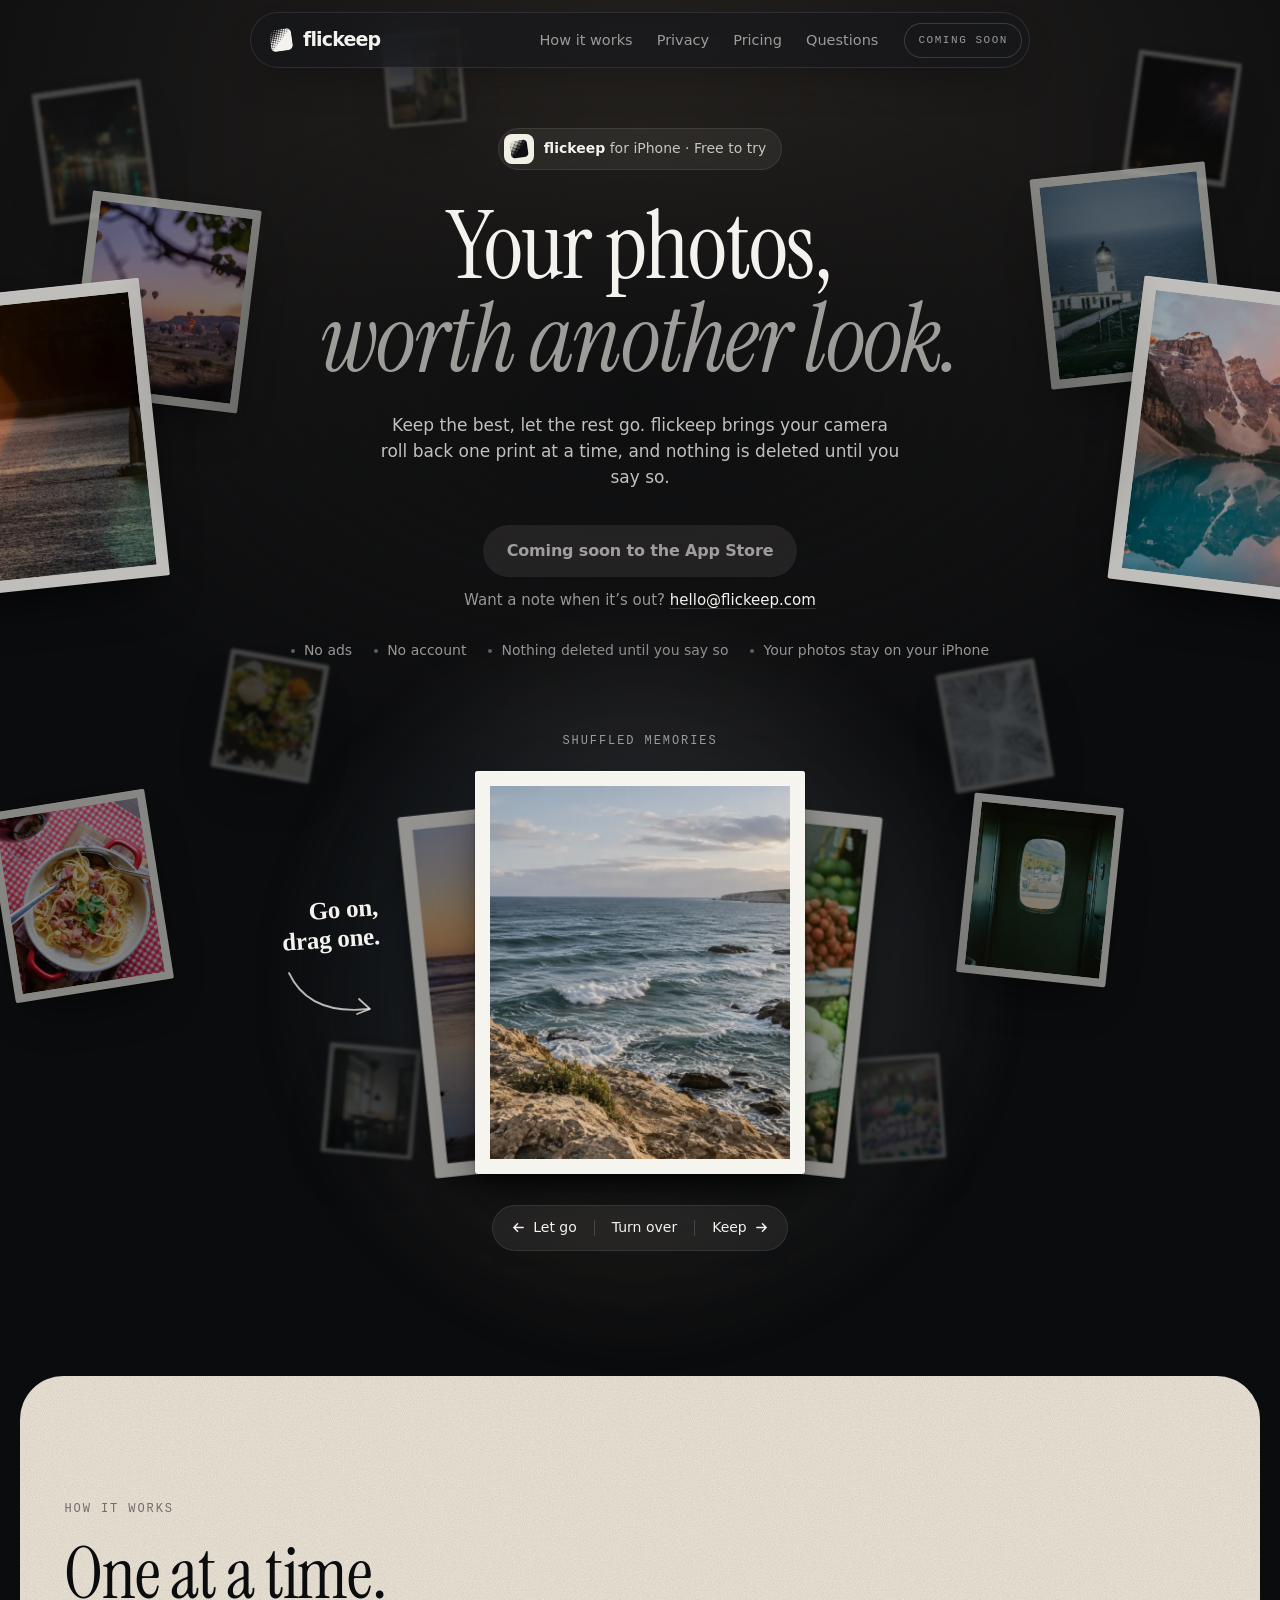
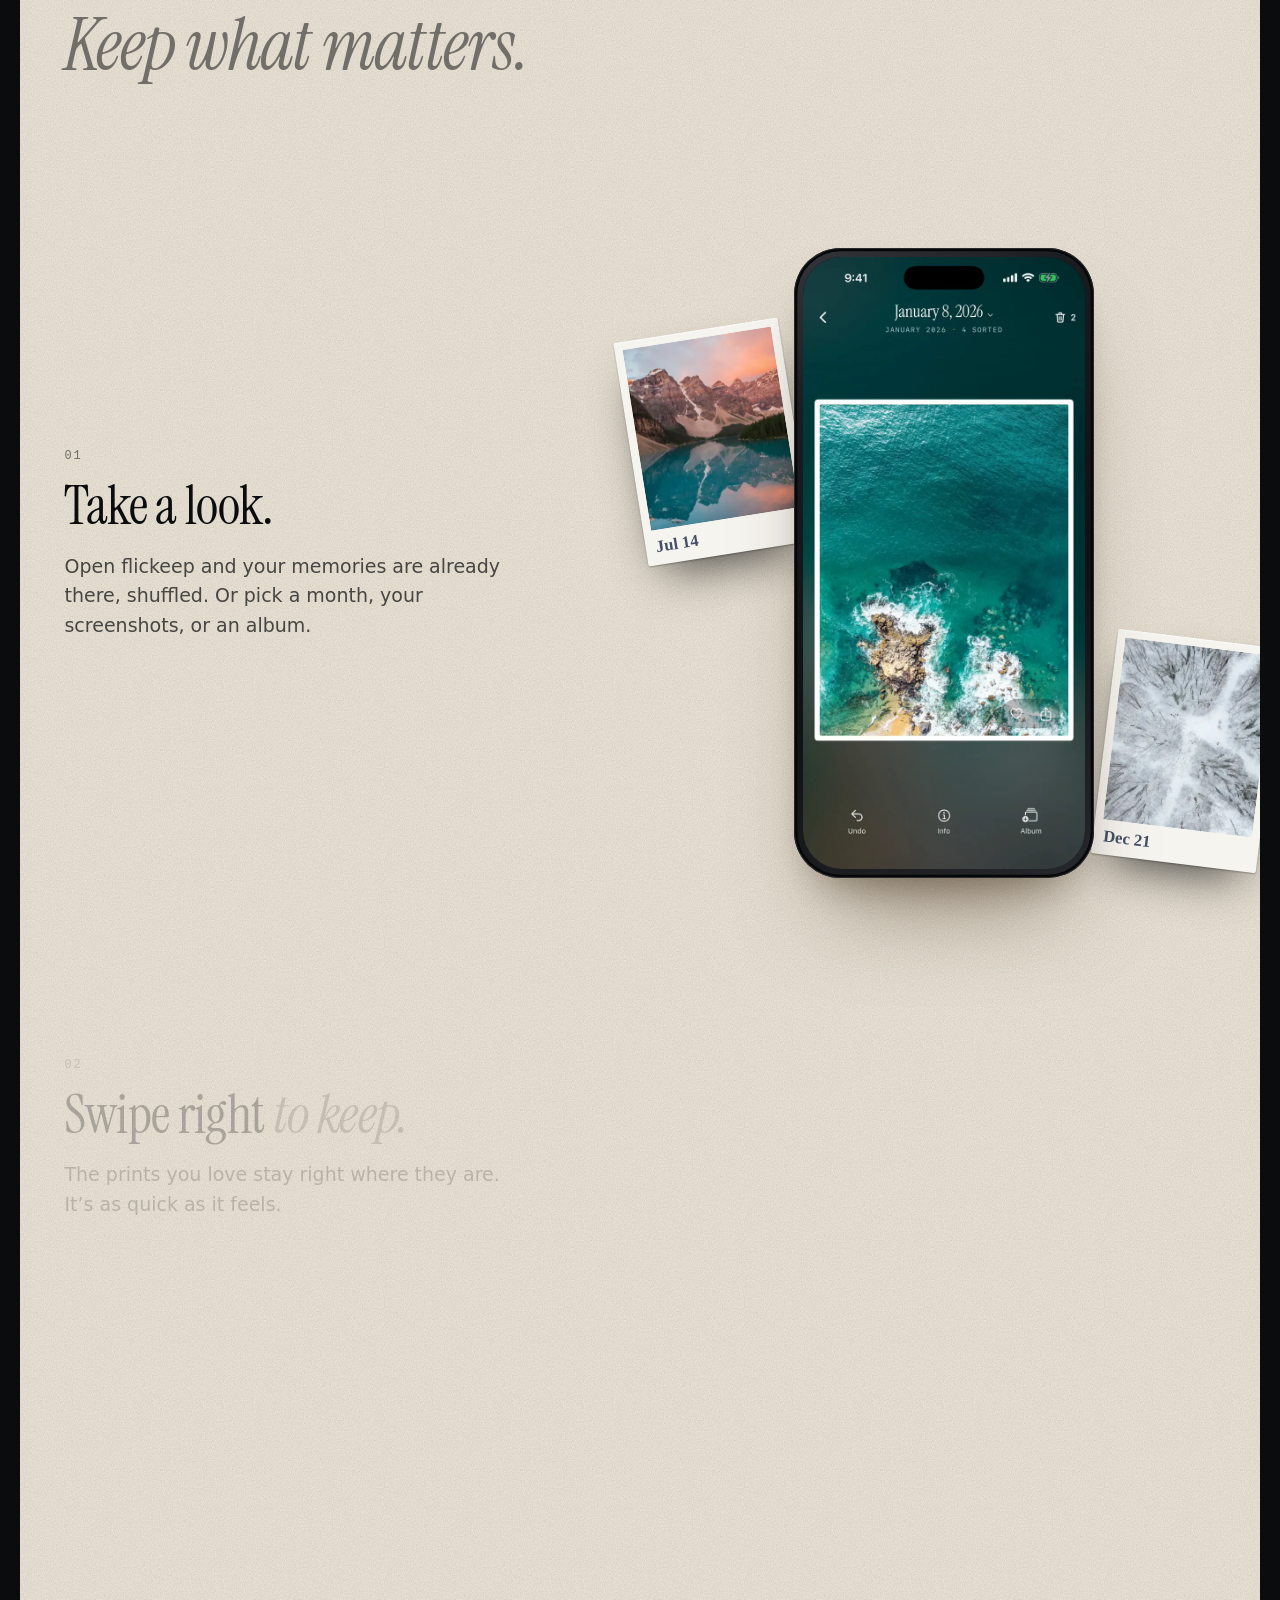
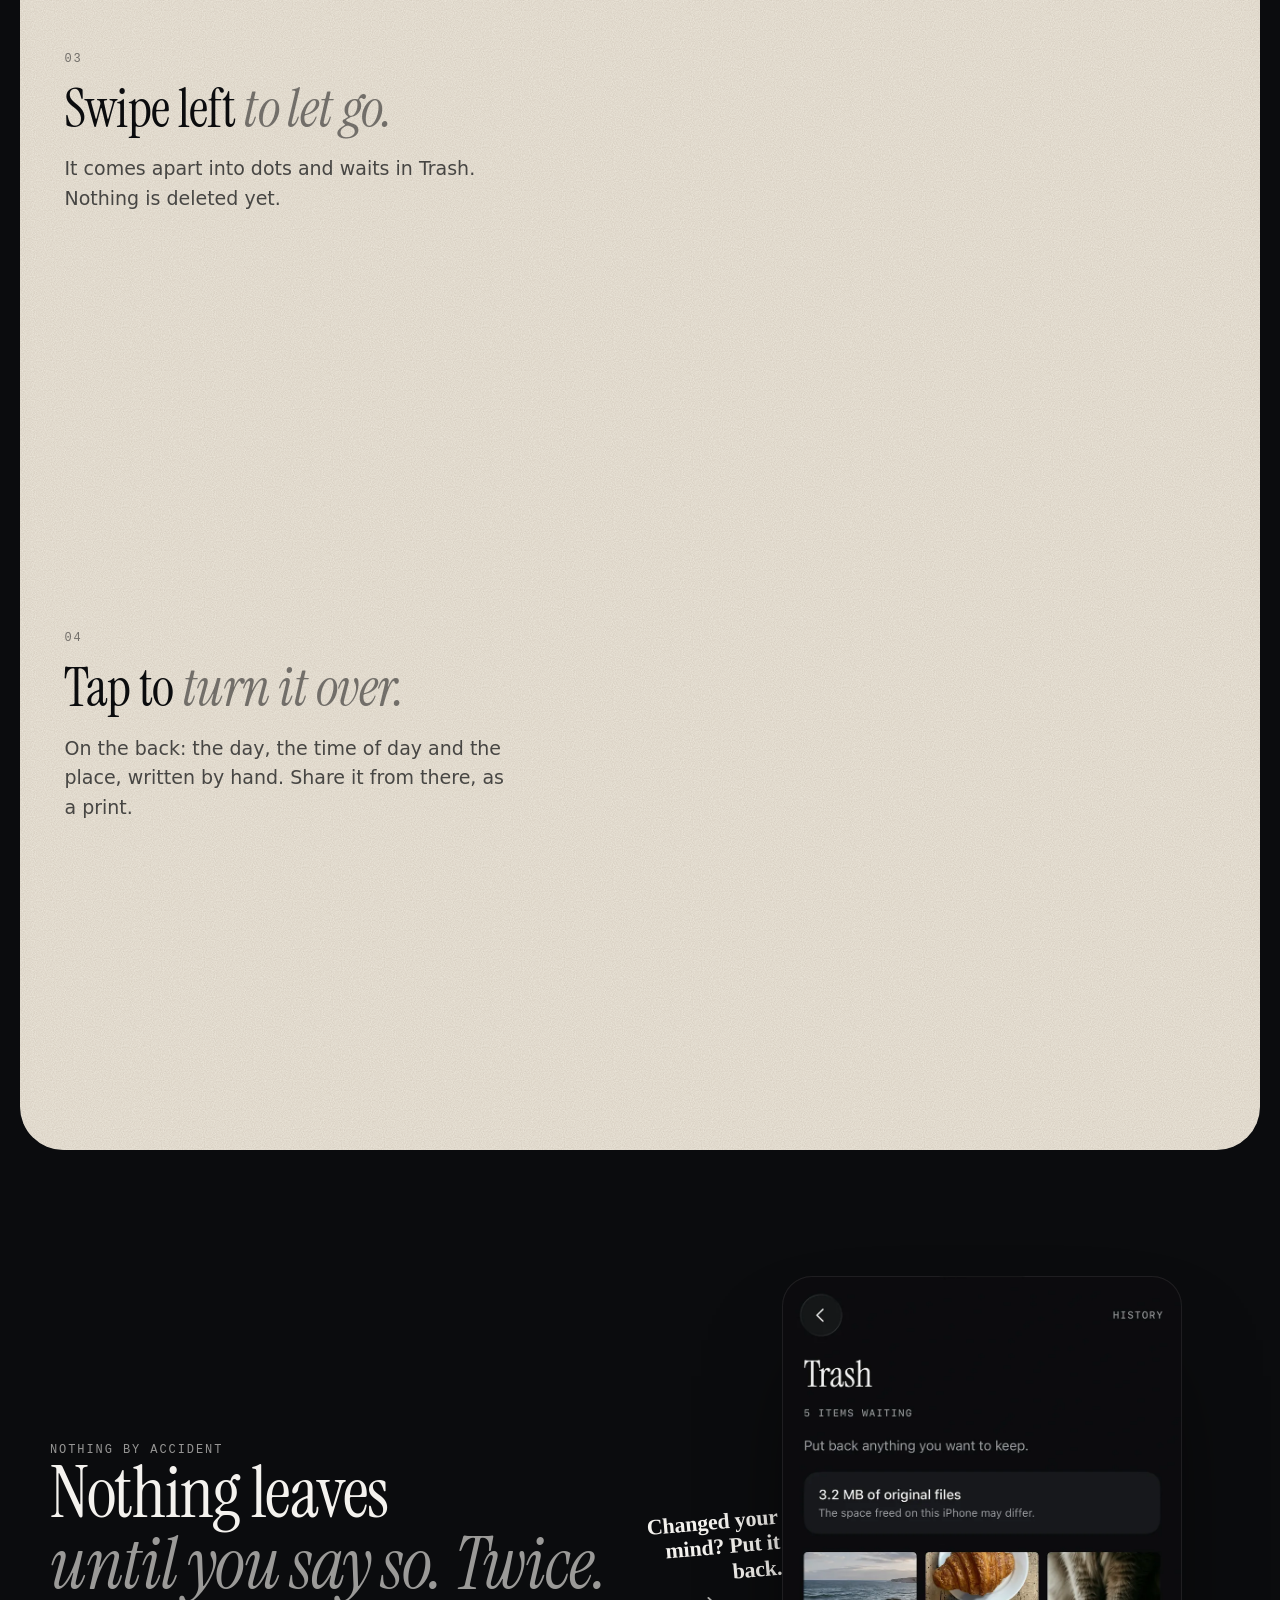
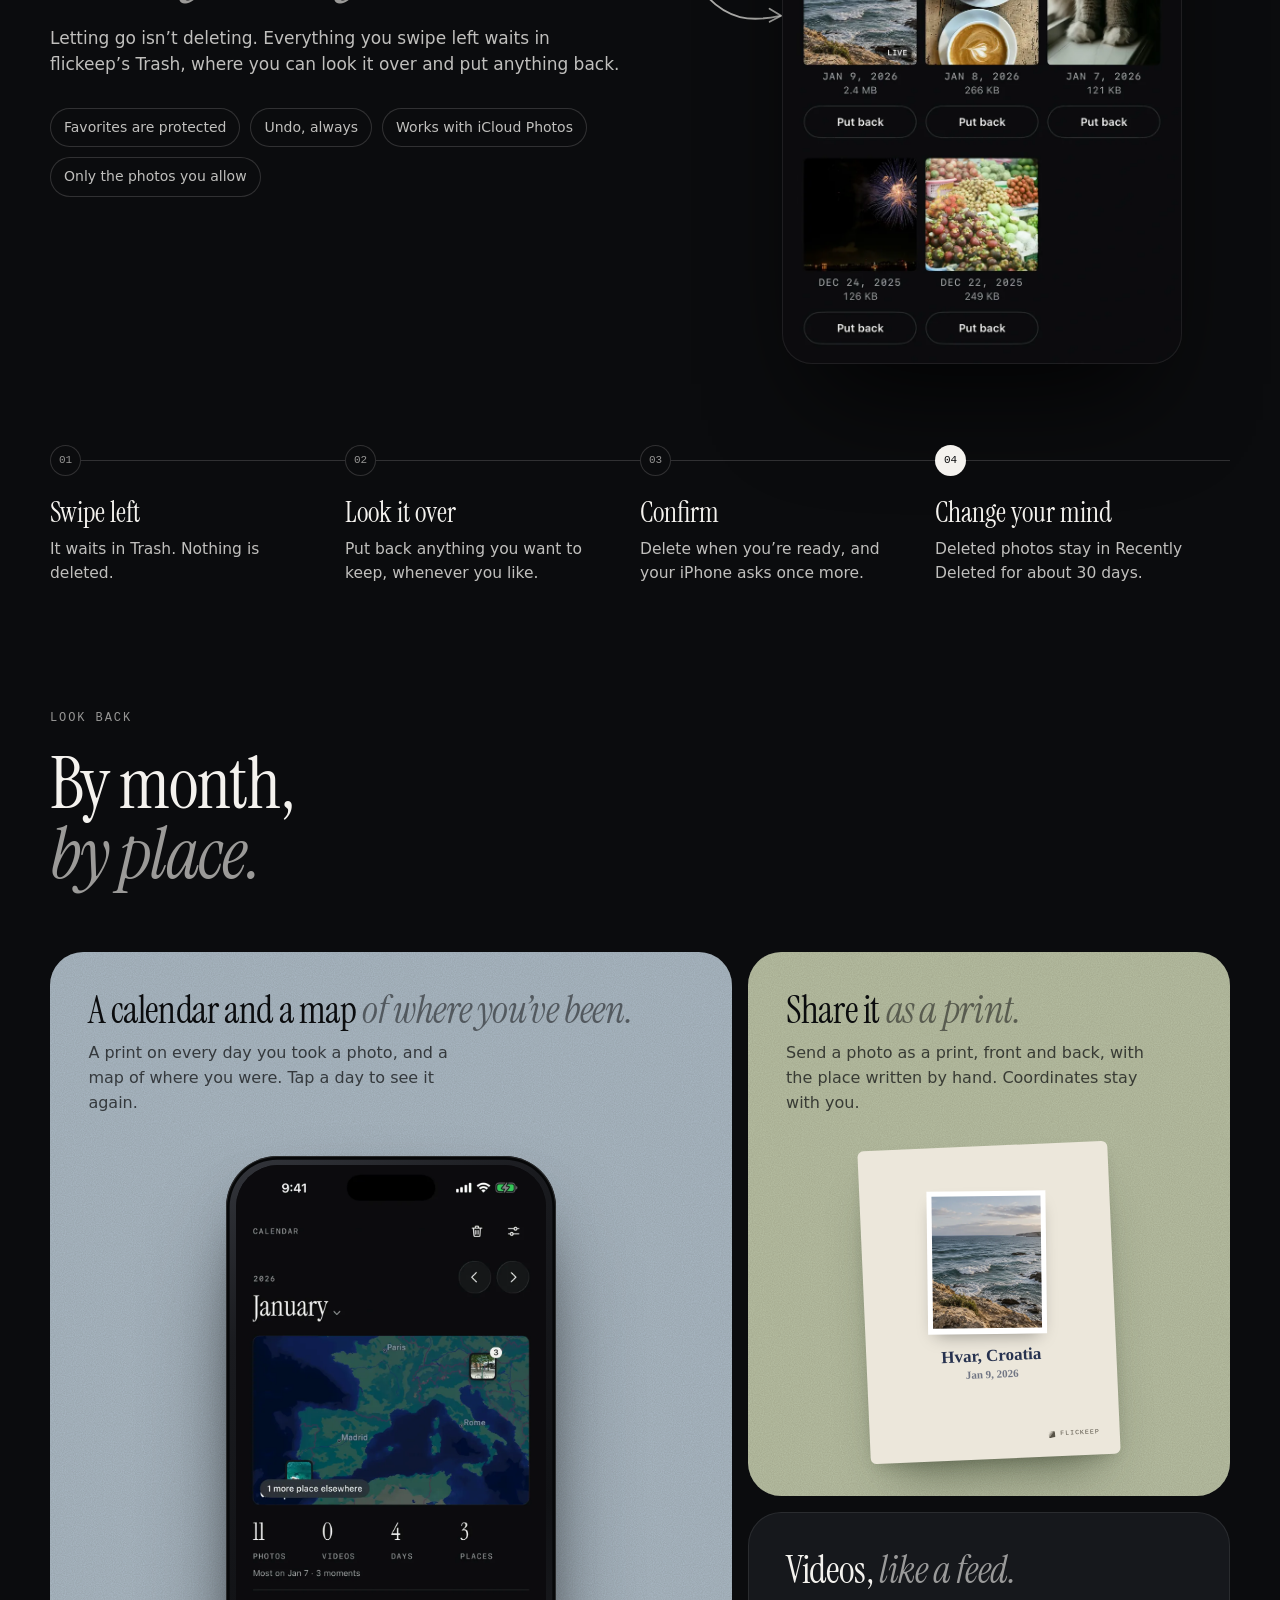
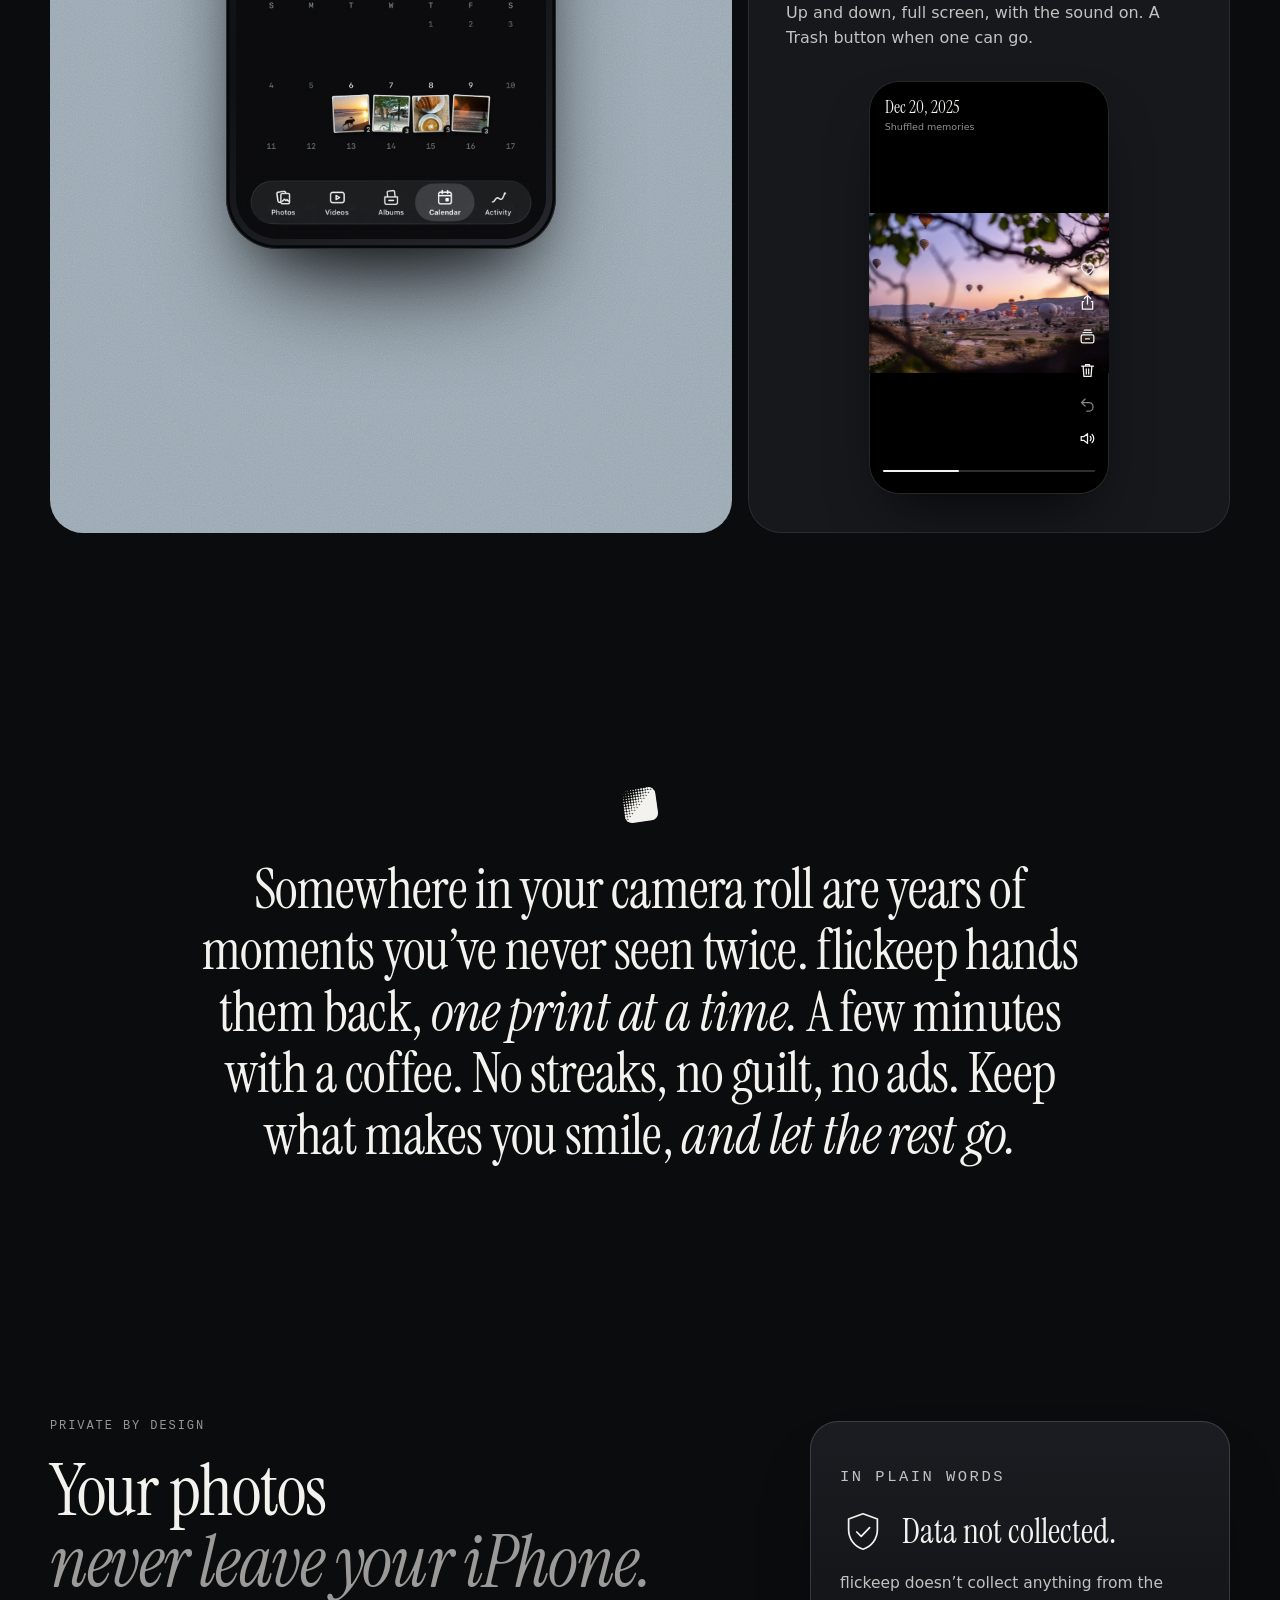
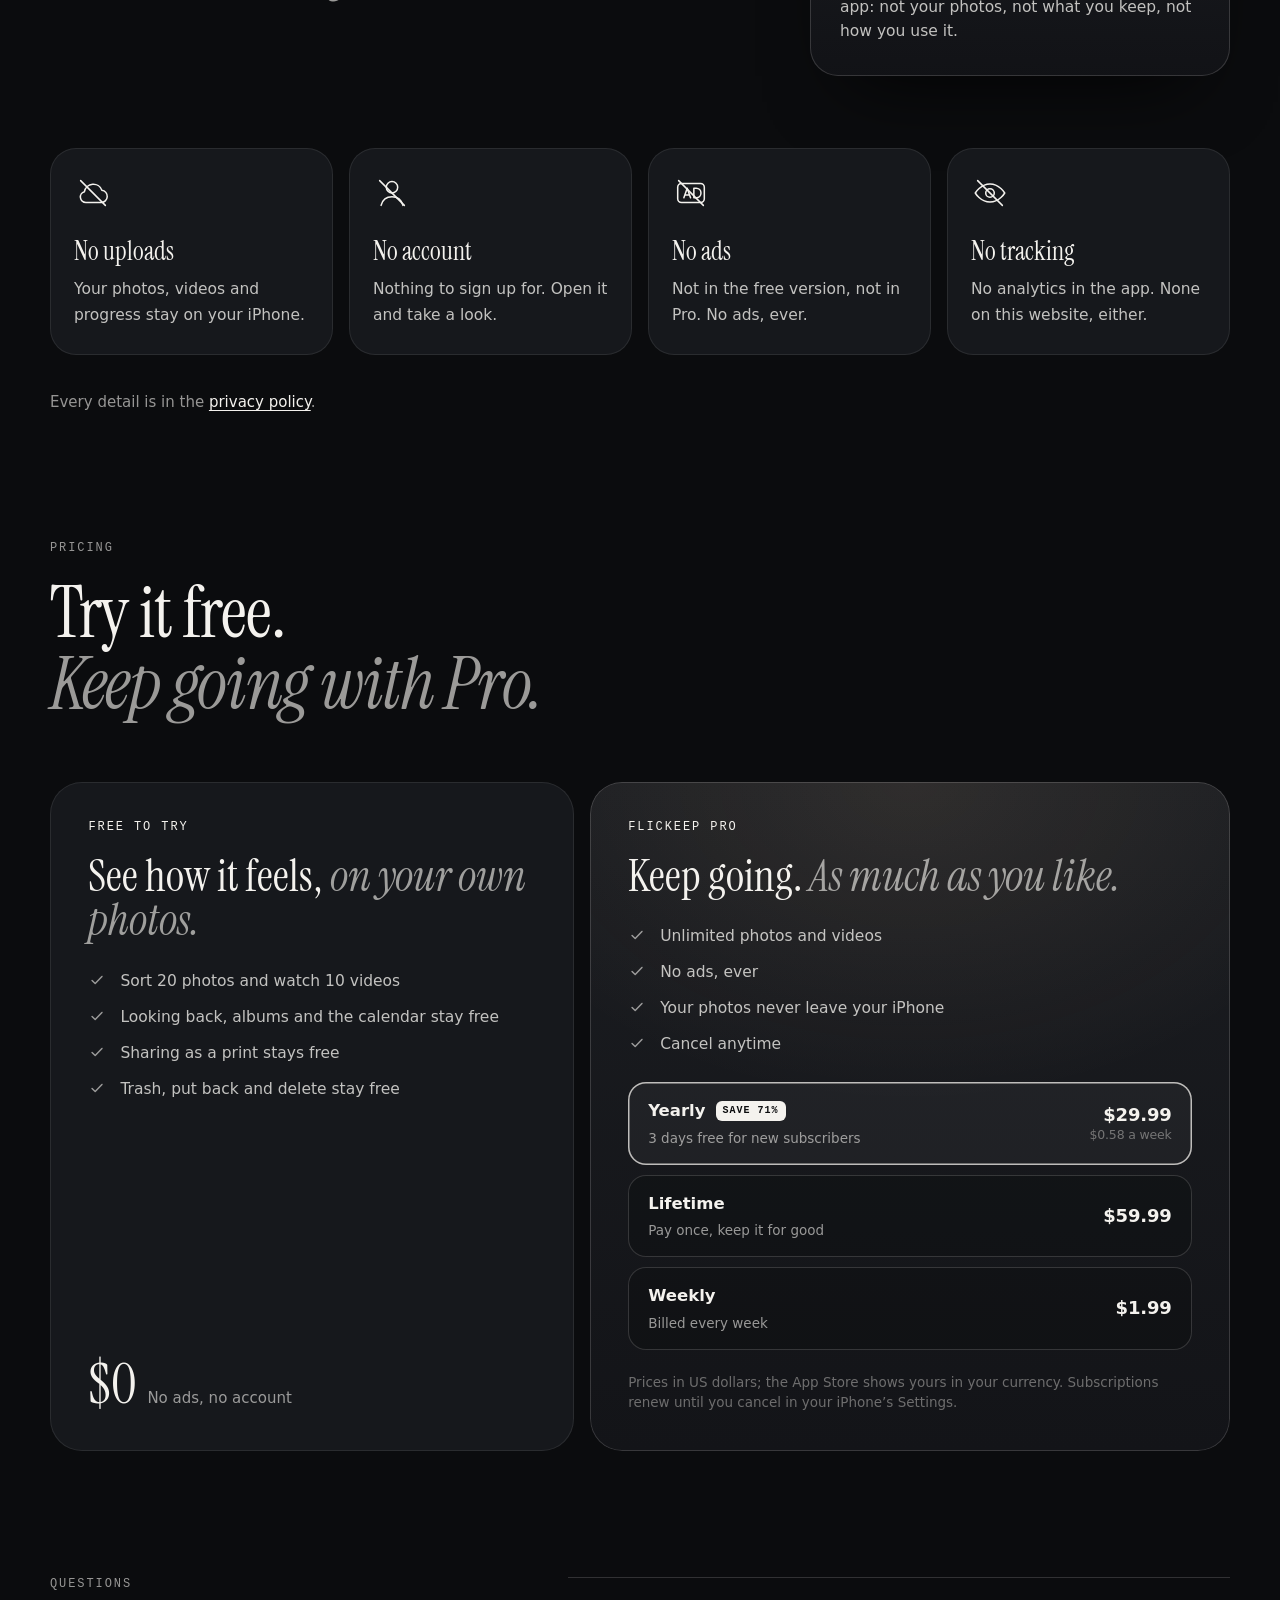
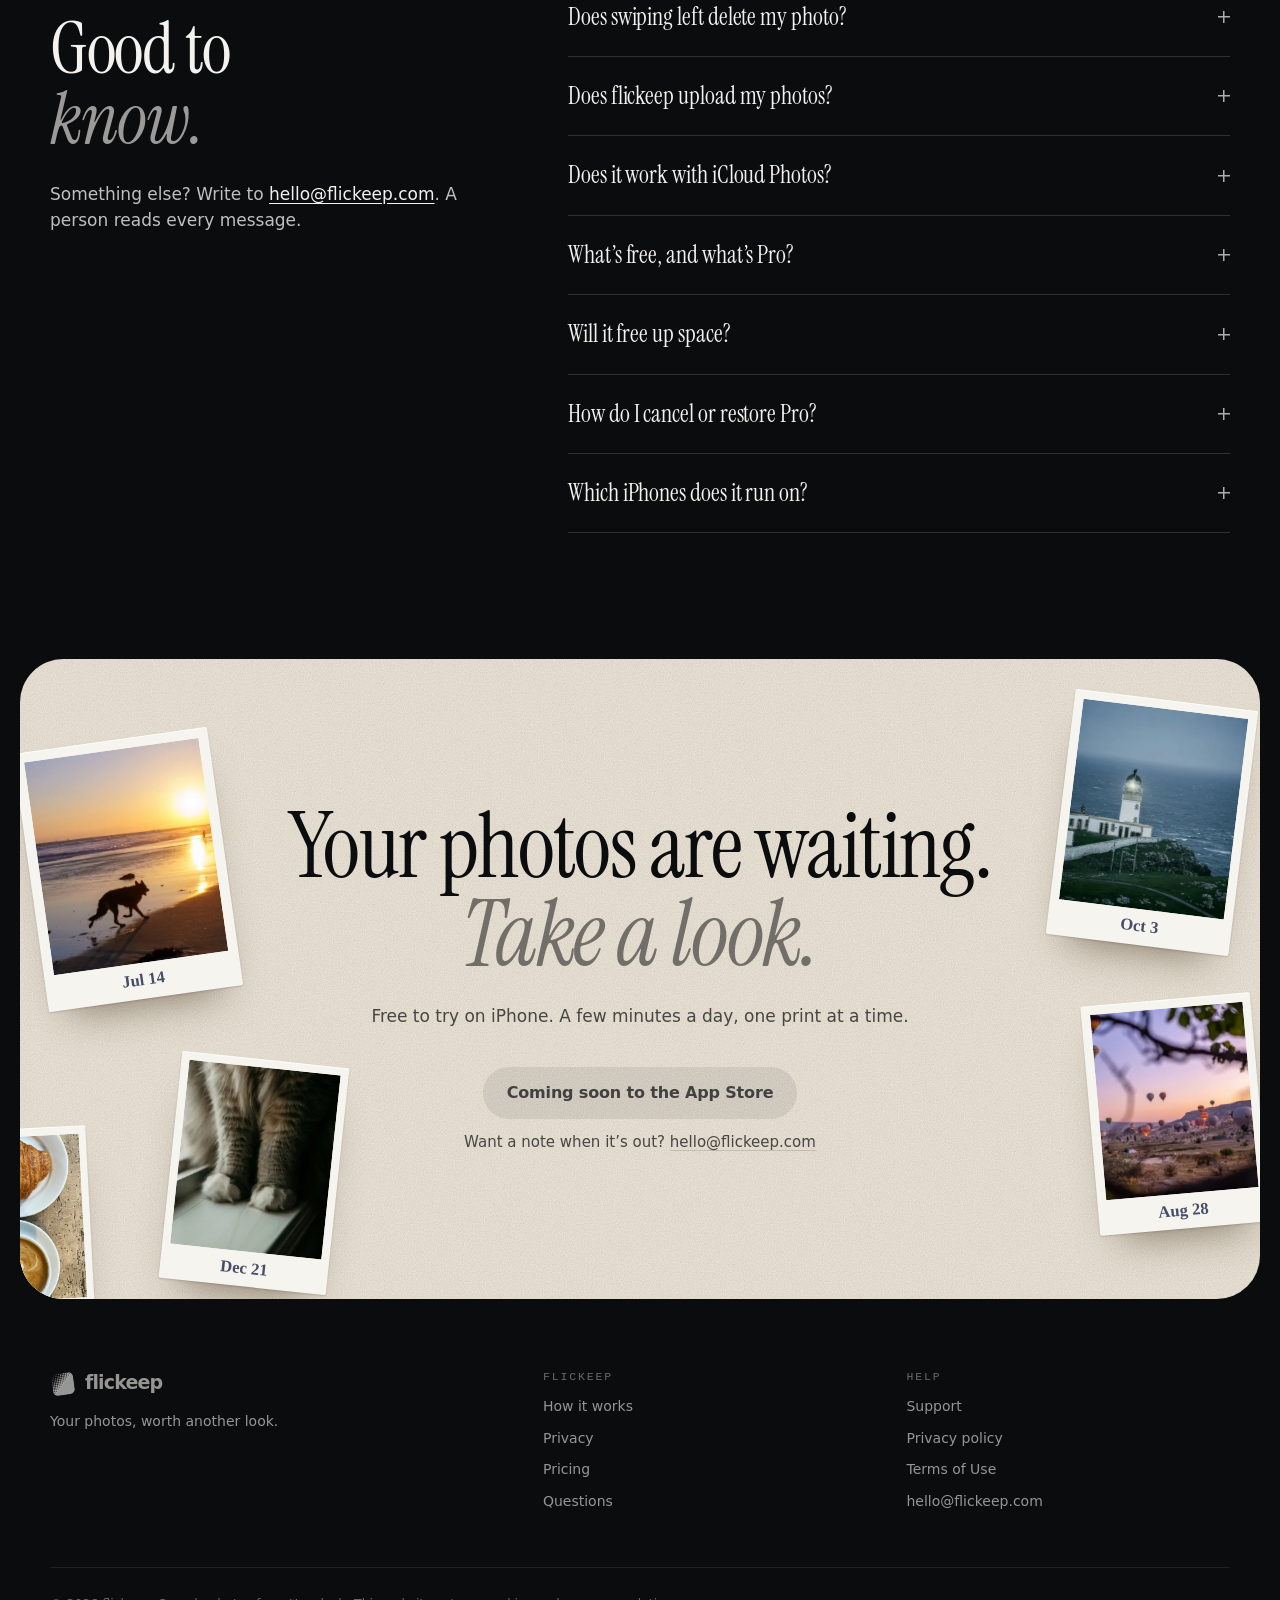
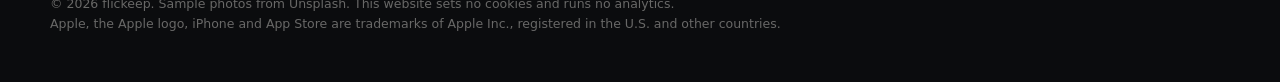
==== commit dac76345: "Second pass after CapWords: prints on a table, the app playing Mirrors site/ in rexgu9911/flickeep a" ====
--- a/index.html
+++ b/index.html
@@ -3,16 +3,16 @@
 <head>
 <meta charset="utf-8">
 <meta name="viewport" content="width=device-width, initial-scale=1, viewport-fit=cover">
-<title>flickeep — Your photos, worth another look</title>
-<meta name="description" content="flickeep for iPhone brings your camera roll back one photo at a time. Swipe right to keep, left to let go. Nothing is deleted until you say so, and your photos never leave your iPhone.">
+<title>Flickeep: Swipe &amp; Clean Photos · Your photos, worth another look</title>
+<meta name="description" content="Keep the best, let the rest go. flickeep for iPhone brings your camera roll back one photo at a time: swipe right to keep, left to let go. Nothing is deleted until you say so, and your photos never leave your iPhone.">
 <link rel="canonical" href="https://flickeep.com/">
 <meta name="theme-color" content="#0B0C0E">
 <meta name="color-scheme" content="dark">
 <meta property="og:type" content="website">
 <meta property="og:site_name" content="flickeep">
 <meta property="og:url" content="https://flickeep.com/">
-<meta property="og:title" content="flickeep — Your photos, worth another look">
-<meta property="og:description" content="A calm way to look back at your photos and keep the ones that matter. Swipe right to keep, left to let go. Free to try on iPhone.">
+<meta property="og:title" content="Flickeep · Your photos, worth another look">
+<meta property="og:description" content="Keep the best, let the rest go. Swipe right to keep, left to let go, one photo at a time. Free to try on iPhone.">
 <meta property="og:image" content="https://flickeep.com/og.jpg">
 <meta property="og:image:width" content="1200">
 <meta property="og:image:height" content="630">
@@ -22,40 +22,43 @@
 <link rel="apple-touch-icon" href="/apple-touch-icon.png">
 <link rel="preload" href="/fonts/InstrumentSerif-Regular.ttf" as="font" type="font/ttf" crossorigin>
 <link rel="preload" href="/fonts/InstrumentSerif-Italic.ttf" as="font" type="font/ttf" crossorigin>
-<link rel="preload" href="/img/p/coast.webp" as="image" fetchpriority="high">
 <script src="/assets/store.js"></script>
 <link rel="stylesheet" href="/assets/site.css">
 <script src="/assets/site.js" defer></script>
-<script type="application/ld+json">{"@context":"https://schema.org","@type":"SoftwareApplication","name":"flickeep","description":"A calm way to look back at your photos and keep the ones that matter.","operatingSystem":"iOS 18 or later","applicationCategory":"MultimediaApplication","offers":{"@type":"Offer","price":"0","priceCurrency":"USD"},"url":"https://flickeep.com/"}</script>
+<script type="application/ld+json">{"@context":"https://schema.org","@type":"SoftwareApplication","name":"Flickeep: Swipe & Clean Photos","description":"Keep the best, let the rest go. A calm way to look back at your photos and keep the ones that matter.","operatingSystem":"iOS 18 or later","applicationCategory":"MultimediaApplication","offers":{"@type":"Offer","price":"0","priceCurrency":"USD"},"url":"https://flickeep.com/"}</script>
 </head>
 <body>
-<svg width="0" height="0" style="position:absolute" aria-hidden="true" focusable="false"><defs><clipPath id="mark-clip"><rect x="51" y="51" width="138" height="138" rx="30"/></clipPath><symbol id="mark" viewBox="38 38 164 164"><g transform="rotate(-8 120 120)" clip-path="url(#mark-clip)" fill="currentColor"><path d="M191.00 47.15L191.00 191.00L47.15 191.00Z"/><circle cx="56.5" cy="56.5" r="0.54"/><circle cx="56.5" cy="67.5" r="1.09"/><circle cx="56.5" cy="78.5" r="1.63"/><circle cx="56.5" cy="89.5" r="2.17"/><circle cx="56.5" cy="100.5" r="2.72"/><circle cx="56.5" cy="111.5" r="3.26"/><circle cx="56.5" cy="122.5" r="3.81"/><circle cx="56.5" cy="133.5" r="4.35"/><circle cx="56.5" cy="144.5" r="4.89"/><circle cx="56.5" cy="155.5" r="5.44"/><circle cx="56.5" cy="166.5" r="5.98"/><circle cx="56.5" cy="177.5" r="6.52"/><circle cx="67.5" cy="56.5" r="1.09"/><circle cx="67.5" cy="67.5" r="1.63"/><circle cx="67.5" cy="78.5" r="2.17"/><circle cx="67.5" cy="89.5" r="2.72"/><circle cx="67.5" cy="100.5" r="3.26"/><circle cx="67.5" cy="111.5" r="3.81"/><circle cx="67.5" cy="122.5" r="4.35"/><circle cx="67.5" cy="133.5" r="4.89"/><circle cx="67.5" cy="144.5" r="5.44"/><circle cx="67.5" cy="155.5" r="5.98"/><circle cx="67.5" cy="166.5" r="6.52"/><circle cx="78.5" cy="56.5" r="1.63"/><circle cx="78.5" cy="67.5" r="2.17"/><circle cx="78.5" cy="78.5" r="2.72"/><circle cx="78.5" cy="89.5" r="3.26"/><circle cx="78.5" cy="100.5" r="3.81"/><circle cx="78.5" cy="111.5" r="4.35"/><circle cx="78.5" cy="122.5" r="4.89"/><circle cx="78.5" cy="133.5" r="5.44"/><circle cx="78.5" cy="144.5" r="5.98"/><circle cx="78.5" cy="155.5" r="6.52"/><circle cx="89.5" cy="56.5" r="2.17"/><circle cx="89.5" cy="67.5" r="2.72"/><circle cx="89.5" cy="78.5" r="3.26"/><circle cx="89.5" cy="89.5" r="3.81"/><circle cx="89.5" cy="100.5" r="4.35"/><circle cx="89.5" cy="111.5" r="4.89"/><circle cx="89.5" cy="122.5" r="5.44"/><circle cx="89.5" cy="133.5" r="5.98"/><circle cx="89.5" cy="144.5" r="6.52"/><circle cx="100.5" cy="56.5" r="2.72"/><circle cx="100.5" cy="67.5" r="3.26"/><circle cx="100.5" cy="78.5" r="3.81"/><circle cx="100.5" cy="89.5" r="4.35"/><circle cx="100.5" cy="100.5" r="4.89"/><circle cx="100.5" cy="111.5" r="5.44"/><circle cx="100.5" cy="122.5" r="5.98"/><circle cx="100.5" cy="133.5" r="6.52"/><circle cx="111.5" cy="56.5" r="3.26"/><circle cx="111.5" cy="67.5" r="3.81"/><circle cx="111.5" cy="78.5" r="4.35"/><circle cx="111.5" cy="89.5" r="4.89"/><circle cx="111.5" cy="100.5" r="5.44"/><circle cx="111.5" cy="111.5" r="5.98"/><circle cx="111.5" cy="122.5" r="6.52"/><circle cx="122.5" cy="56.5" r="3.81"/><circle cx="122.5" cy="67.5" r="4.35"/><circle cx="122.5" cy="78.5" r="4.89"/><circle cx="122.5" cy="89.5" r="5.44"/><circle cx="122.5" cy="100.5" r="5.98"/><circle cx="122.5" cy="111.5" r="6.52"/><circle cx="133.5" cy="56.5" r="4.35"/><circle cx="133.5" cy="67.5" r="4.89"/><circle cx="133.5" cy="78.5" r="5.44"/><circle cx="133.5" cy="89.5" r="5.98"/><circle cx="133.5" cy="100.5" r="6.52"/><circle cx="144.5" cy="56.5" r="4.89"/><circle cx="144.5" cy="67.5" r="5.44"/><circle cx="144.5" cy="78.5" r="5.98"/><circle cx="144.5" cy="89.5" r="6.52"/><circle cx="155.5" cy="56.5" r="5.44"/><circle cx="155.5" cy="67.5" r="5.98"/><circle cx="155.5" cy="78.5" r="6.52"/><circle cx="166.5" cy="56.5" r="5.98"/><circle cx="166.5" cy="67.5" r="6.52"/><circle cx="177.5" cy="56.5" r="6.52"/></g></symbol></defs></svg>
+<!-- @symbols --><svg width="0" height="0" style="position:absolute" aria-hidden="true" focusable="false"><defs><clipPath id="mark-clip"><rect x="51" y="51" width="138" height="138" rx="30"/></clipPath><symbol id="mark" viewBox="38 38 164 164"><g transform="rotate(-8 120 120)" clip-path="url(#mark-clip)" fill="currentColor"><path d="M191.00 47.15L191.00 191.00L47.15 191.00Z"/><circle cx="56.5" cy="56.5" r="0.54"/><circle cx="56.5" cy="67.5" r="1.09"/><circle cx="56.5" cy="78.5" r="1.63"/><circle cx="56.5" cy="89.5" r="2.17"/><circle cx="56.5" cy="100.5" r="2.72"/><circle cx="56.5" cy="111.5" r="3.26"/><circle cx="56.5" cy="122.5" r="3.81"/><circle cx="56.5" cy="133.5" r="4.35"/><circle cx="56.5" cy="144.5" r="4.89"/><circle cx="56.5" cy="155.5" r="5.44"/><circle cx="56.5" cy="166.5" r="5.98"/><circle cx="56.5" cy="177.5" r="6.52"/><circle cx="67.5" cy="56.5" r="1.09"/><circle cx="67.5" cy="67.5" r="1.63"/><circle cx="67.5" cy="78.5" r="2.17"/><circle cx="67.5" cy="89.5" r="2.72"/><circle cx="67.5" cy="100.5" r="3.26"/><circle cx="67.5" cy="111.5" r="3.81"/><circle cx="67.5" cy="122.5" r="4.35"/><circle cx="67.5" cy="133.5" r="4.89"/><circle cx="67.5" cy="144.5" r="5.44"/><circle cx="67.5" cy="155.5" r="5.98"/><circle cx="67.5" cy="166.5" r="6.52"/><circle cx="78.5" cy="56.5" r="1.63"/><circle cx="78.5" cy="67.5" r="2.17"/><circle cx="78.5" cy="78.5" r="2.72"/><circle cx="78.5" cy="89.5" r="3.26"/><circle cx="78.5" cy="100.5" r="3.81"/><circle cx="78.5" cy="111.5" r="4.35"/><circle cx="78.5" cy="122.5" r="4.89"/><circle cx="78.5" cy="133.5" r="5.44"/><circle cx="78.5" cy="144.5" r="5.98"/><circle cx="78.5" cy="155.5" r="6.52"/><circle cx="89.5" cy="56.5" r="2.17"/><circle cx="89.5" cy="67.5" r="2.72"/><circle cx="89.5" cy="78.5" r="3.26"/><circle cx="89.5" cy="89.5" r="3.81"/><circle cx="89.5" cy="100.5" r="4.35"/><circle cx="89.5" cy="111.5" r="4.89"/><circle cx="89.5" cy="122.5" r="5.44"/><circle cx="89.5" cy="133.5" r="5.98"/><circle cx="89.5" cy="144.5" r="6.52"/><circle cx="100.5" cy="56.5" r="2.72"/><circle cx="100.5" cy="67.5" r="3.26"/><circle cx="100.5" cy="78.5" r="3.81"/><circle cx="100.5" cy="89.5" r="4.35"/><circle cx="100.5" cy="100.5" r="4.89"/><circle cx="100.5" cy="111.5" r="5.44"/><circle cx="100.5" cy="122.5" r="5.98"/><circle cx="100.5" cy="133.5" r="6.52"/><circle cx="111.5" cy="56.5" r="3.26"/><circle cx="111.5" cy="67.5" r="3.81"/><circle cx="111.5" cy="78.5" r="4.35"/><circle cx="111.5" cy="89.5" r="4.89"/><circle cx="111.5" cy="100.5" r="5.44"/><circle cx="111.5" cy="111.5" r="5.98"/><circle cx="111.5" cy="122.5" r="6.52"/><circle cx="122.5" cy="56.5" r="3.81"/><circle cx="122.5" cy="67.5" r="4.35"/><circle cx="122.5" cy="78.5" r="4.89"/><circle cx="122.5" cy="89.5" r="5.44"/><circle cx="122.5" cy="100.5" r="5.98"/><circle cx="122.5" cy="111.5" r="6.52"/><circle cx="133.5" cy="56.5" r="4.35"/><circle cx="133.5" cy="67.5" r="4.89"/><circle cx="133.5" cy="78.5" r="5.44"/><circle cx="133.5" cy="89.5" r="5.98"/><circle cx="133.5" cy="100.5" r="6.52"/><circle cx="144.5" cy="56.5" r="4.89"/><circle cx="144.5" cy="67.5" r="5.44"/><circle cx="144.5" cy="78.5" r="5.98"/><circle cx="144.5" cy="89.5" r="6.52"/><circle cx="155.5" cy="56.5" r="5.44"/><circle cx="155.5" cy="67.5" r="5.98"/><circle cx="155.5" cy="78.5" r="6.52"/><circle cx="166.5" cy="56.5" r="5.98"/><circle cx="166.5" cy="67.5" r="6.52"/><circle cx="177.5" cy="56.5" r="6.52"/></g></symbol></defs></svg><!-- /@symbols -->
 <a class="skip" href="#main">Skip to content</a>
 
+<!-- @nav -->
 <header class="nav">
-  <div class="wrap nav-in">
+  <div class="nav-in">
     <a class="brand" href="/" aria-label="flickeep, home"><svg aria-hidden="true"><use href="#mark"/></svg><b>flickeep</b></a>
-    <nav class="nav-links" aria-label="On this page">
-      <a href="#how">How it works</a>
-      <a href="#privacy">Privacy</a>
-      <a href="#pricing">Pricing</a>
-      <a href="#faq">Questions</a>
+    <nav class="nav-links" aria-label="Site">
+      <a href="/#how">How it works</a>
+      <a href="/#privacy">Privacy</a>
+      <a href="/#pricing">Pricing</a>
+      <a href="/#faq">Questions</a>
     </nav>
     <a class="pill when-live" data-ct="nav" href="/get">Get flickeep</a>
     <span class="nav-soon when-soon">Coming soon</span>
   </div>
 </header>
+<!-- /@nav -->
 
 <main id="main">
 
-<!-- ————— Hero ————— -->
+<!-- ————— Hero: prints on a dark table ————— -->
 <section class="hero" aria-labelledby="hero-title">
-  <div class="wrap hero-grid">
+  <div class="field" aria-hidden="true"><div class="fp m" data-d="0" style="--x:-600px;--y:150px;--w:110px;--r:-8deg;--t:13s;--td:-4s;--fx:7px;--fy:-9px;--fr:1.2deg;--mx0:-218px;--my0:66px;--mw:84px"><div class="float"><div class="pr " style=""><div class="ph"><img src="/img/p/s/tokyorain.webp" alt="" decoding="async"></div></div></div></div><div class="fp" data-d="1" style="--x:-560px;--y:360px;--w:170px;--r:7deg;--t:11s;--td:-7s;--fx:-6px;--fy:-11px;--fr:-1deg"><div class="float"><div class="pr " style=""><div class="ph"><img src="/img/p/s/balloons.webp" alt="" decoding="async"></div></div></div></div><div class="fp m" data-d="2" style="--x:-735px;--y:610px;--w:250px;--r:-6deg;--t:15s;--td:-2s;--fx:9px;--fy:-7px;--fr:0.8deg;--mx0:-250px;--my0:890px;--mw:130px"><div class="float"><div class="pr " style=""><div class="ph"><img src="/img/p/sailboat.webp" alt="" decoding="async"></div></div></div></div><div class="fp" data-d="0" style="--x:-420px;--y:720px;--w:100px;--r:10deg;--t:12s;--td:-9s;--fx:-8px;--fy:-12px;--fr:1.4deg"><div class="float"><div class="pr " style=""><div class="ph"><img src="/img/p/s/flowers.webp" alt="" decoding="async"></div></div></div></div><div class="fp" data-d="1" style="--x:-640px;--y:960px;--w:160px;--r:-9deg;--t:14s;--td:-5s;--fx:5px;--fy:-10px;--fr:-1.1deg"><div class="float"><div class="pr " style=""><div class="ph"><img src="/img/p/s/pasta.webp" alt="" decoding="async"></div></div></div></div><div class="fp" data-d="0" style="--x:-315px;--y:1110px;--w:92px;--r:5deg;--t:16s;--td:-11s;--fx:-7px;--fy:-8px;--fr:0.9deg"><div class="float"><div class="pr " style=""><div class="ph"><img src="/img/p/s/cafe.webp" alt="" decoding="async"></div></div></div></div><div class="fp" data-d="0" style="--x:-255px;--y:96px;--w:78px;--r:-5deg;--t:10s;--td:-3s;--fx:6px;--fy:-9px;--fr:-1.3deg"><div class="float"><div class="pr " style=""><div class="ph"><img src="/img/p/s/facade.webp" alt="" decoding="async"></div></div></div></div><div class="fp m" data-d="0" style="--x:490px;--y:120px;--w:104px;--r:8deg;--t:13s;--td:-4s;--fx:7px;--fy:-9px;--fr:1.2deg;--mx0:142px;--my0:84px;--mw:78px"><div class="float"><div class="pr " style=""><div class="ph"><img src="/img/p/s/fireworks.webp" alt="" decoding="async"></div></div></div></div><div class="fp m" data-d="1" style="--x:400px;--y:330px;--w:176px;--r:-6deg;--t:11s;--td:-7s;--fx:-6px;--fy:-11px;--fr:-1deg;--mx0:132px;--my0:700px;--mw:122px"><div class="float"><div class="pr " style=""><div class="ph"><img src="/img/p/s/lighthouse.webp" alt="" decoding="async"></div></div></div></div><div class="fp" data-d="2" style="--x:485px;--y:610px;--w:255px;--r:7deg;--t:15s;--td:-2s;--fx:9px;--fy:-7px;--fr:0.8deg"><div class="float"><div class="pr " style=""><div class="ph"><img src="/img/p/mountainlake.webp" alt="" decoding="async"></div></div></div></div><div class="fp" data-d="0" style="--x:305px;--y:730px;--w:100px;--r:-10deg;--t:12s;--td:-9s;--fx:-8px;--fy:-12px;--fr:1.4deg"><div class="float"><div class="pr " style=""><div class="ph"><img src="/img/p/s/snowforest.webp" alt="" decoding="async"></div></div></div></div><div class="fp m" data-d="1" style="--x:325px;--y:960px;--w:150px;--r:6deg;--t:14s;--td:-5s;--fx:5px;--fy:-10px;--fr:-1.1deg;--mx0:118px;--my0:1010px;--mw:100px"><div class="float"><div class="pr " style=""><div class="ph"><img src="/img/p/s/trainwindow.webp" alt="" decoding="async"></div></div></div></div><div class="fp" data-d="0" style="--x:215px;--y:1120px;--w:88px;--r:-4deg;--t:16s;--td:-11s;--fx:-7px;--fy:-8px;--fr:0.9deg"><div class="float"><div class="pr " style=""><div class="ph"><img src="/img/p/s/birthdaycake.webp" alt="" decoding="async"></div></div></div></div></div>
+
+  <div class="wrap">
     <div class="hero-copy">
-      <div class="app-id rv"><img src="/img/icon.webp" alt="" width="52" height="52"><span><b>flickeep</b><small>for iPhone · Free to try</small></span></div>
-      <h1 id="hero-title" class="display rv">Your photos,<i>worth another look.</i></h1>
-      <p class="lede rv" style="--rv:.08s">flickeep brings your camera roll back one print at a time. Keep what matters, let the rest go. Nothing is deleted until you say so.</p>
-      <div class="cta rv" style="--rv:.16s">
+      <p class="chip rv"><img src="/img/icon.webp" alt="" width="30" height="30"><span><b>flickeep</b> for iPhone · Free to try</span></p>
+      <h1 id="hero-title" class="display dev">Your photos,<i>worth another look.</i></h1>
+      <p class="lede rv" style="--rv:.35s">Keep the best, let the rest go. flickeep brings your camera roll back one print at a time, and nothing is deleted until you say so.</p>
+      <div class="cta rv" style="--rv:.45s">
         <a class="badge when-live" data-ct="hero" href="/get"><img src="https://toolbox.marketingtools.apple.com/api/badges/download-on-the-app-store/black/en-us?size=250x83" width="168" height="56" alt="Download on the App Store"></a>
         <div class="qr when-live"><div class="qr-code"><svg role="img" aria-label="QR code for flickeep.com/get" xmlns="http://www.w3.org/2000/svg" viewBox="0 0 25 25" shape-rendering="crispEdges"><path fill="currentColor" d="M0 0h1v1h-1zM1 0h1v1h-1zM2 0h1v1h-1zM3 0h1v1h-1zM4 0h1v1h-1zM5 0h1v1h-1zM6 0h1v1h-1zM8 0h1v1h-1zM12 0h1v1h-1zM13 0h1v1h-1zM14 0h1v1h-1zM18 0h1v1h-1zM19 0h1v1h-1zM20 0h1v1h-1zM21 0h1v1h-1zM22 0h1v1h-1zM23 0h1v1h-1zM24 0h1v1h-1zM0 1h1v1h-1zM6 1h1v1h-1zM8 1h1v1h-1zM9 1h1v1h-1zM10 1h1v1h-1zM11 1h1v1h-1zM12 1h1v1h-1zM14 1h1v1h-1zM18 1h1v1h-1zM24 1h1v1h-1zM0 2h1v1h-1zM2 2h1v1h-1zM3 2h1v1h-1zM4 2h1v1h-1zM6 2h1v1h-1zM8 2h1v1h-1zM10 2h1v1h-1zM11 2h1v1h-1zM12 2h1v1h-1zM13 2h1v1h-1zM14 2h1v1h-1zM18 2h1v1h-1zM20 2h1v1h-1zM21 2h1v1h-1zM22 2h1v1h-1zM24 2h1v1h-1zM0 3h1v1h-1zM2 3h1v1h-1zM3 3h1v1h-1zM4 3h1v1h-1zM6 3h1v1h-1zM10 3h1v1h-1zM11 3h1v1h-1zM13 3h1v1h-1zM15 3h1v1h-1zM16 3h1v1h-1zM18 3h1v1h-1zM20 3h1v1h-1zM21 3h1v1h-1zM22 3h1v1h-1zM24 3h1v1h-1zM0 4h1v1h-1zM2 4h1v1h-1zM3 4h1v1h-1zM4 4h1v1h-1zM6 4h1v1h-1zM8 4h1v1h-1zM10 4h1v1h-1zM11 4h1v1h-1zM12 4h1v1h-1zM13 4h1v1h-1zM14 4h1v1h-1zM18 4h1v1h-1zM20 4h1v1h-1zM21 4h1v1h-1zM22 4h1v1h-1zM24 4h1v1h-1zM0 5h1v1h-1zM6 5h1v1h-1zM10 5h1v1h-1zM11 5h1v1h-1zM12 5h1v1h-1zM13 5h1v1h-1zM14 5h1v1h-1zM16 5h1v1h-1zM18 5h1v1h-1zM24 5h1v1h-1zM0 6h1v1h-1zM1 6h1v1h-1zM2 6h1v1h-1zM3 6h1v1h-1zM4 6h1v1h-1zM5 6h1v1h-1zM6 6h1v1h-1zM8 6h1v1h-1zM10 6h1v1h-1zM12 6h1v1h-1zM14 6h1v1h-1zM16 6h1v1h-1zM18 6h1v1h-1zM19 6h1v1h-1zM20 6h1v1h-1zM21 6h1v1h-1zM22 6h1v1h-1zM23 6h1v1h-1zM24 6h1v1h-1zM9 7h1v1h-1zM11 7h1v1h-1zM12 7h1v1h-1zM13 7h1v1h-1zM0 8h1v1h-1zM3 8h1v1h-1zM4 8h1v1h-1zM5 8h1v1h-1zM6 8h1v1h-1zM7 8h1v1h-1zM8 8h1v1h-1zM10 8h1v1h-1zM11 8h1v1h-1zM14 8h1v1h-1zM15 8h1v1h-1zM17 8h1v1h-1zM20 8h1v1h-1zM22 8h1v1h-1zM23 8h1v1h-1zM24 8h1v1h-1zM1 9h1v1h-1zM10 9h1v1h-1zM12 9h1v1h-1zM13 9h1v1h-1zM14 9h1v1h-1zM15 9h1v1h-1zM19 9h1v1h-1zM20 9h1v1h-1zM21 9h1v1h-1zM22 9h1v1h-1zM23 9h1v1h-1zM2 10h1v1h-1zM4 10h1v1h-1zM5 10h1v1h-1zM6 10h1v1h-1zM7 10h1v1h-1zM8 10h1v1h-1zM9 10h1v1h-1zM10 10h1v1h-1zM15 10h1v1h-1zM16 10h1v1h-1zM21 10h1v1h-1zM24 10h1v1h-1zM3 11h1v1h-1zM4 11h1v1h-1zM5 11h1v1h-1zM7 11h1v1h-1zM10 11h1v1h-1zM11 11h1v1h-1zM12 11h1v1h-1zM14 11h1v1h-1zM17 11h1v1h-1zM18 11h1v1h-1zM19 11h1v1h-1zM21 11h1v1h-1zM22 11h1v1h-1zM23 11h1v1h-1zM24 11h1v1h-1zM2 12h1v1h-1zM6 12h1v1h-1zM14 12h1v1h-1zM15 12h1v1h-1zM16 12h1v1h-1zM18 12h1v1h-1zM19 12h1v1h-1zM24 12h1v1h-1zM0 13h1v1h-1zM3 13h1v1h-1zM7 13h1v1h-1zM8 13h1v1h-1zM12 13h1v1h-1zM14 13h1v1h-1zM15 13h1v1h-1zM16 13h1v1h-1zM20 13h1v1h-1zM23 13h1v1h-1zM0 14h1v1h-1zM1 14h1v1h-1zM6 14h1v1h-1zM7 14h1v1h-1zM8 14h1v1h-1zM14 14h1v1h-1zM15 14h1v1h-1zM20 14h1v1h-1zM21 14h1v1h-1zM22 14h1v1h-1zM23 14h1v1h-1zM24 14h1v1h-1zM0 15h1v1h-1zM2 15h1v1h-1zM4 15h1v1h-1zM10 15h1v1h-1zM12 15h1v1h-1zM17 15h1v1h-1zM18 15h1v1h-1zM19 15h1v1h-1zM21 15h1v1h-1zM22 15h1v1h-1zM24 15h1v1h-1zM0 16h1v1h-1zM2 16h1v1h-1zM3 16h1v1h-1zM6 16h1v1h-1zM9 16h1v1h-1zM11 16h1v1h-1zM12 16h1v1h-1zM13 16h1v1h-1zM15 16h1v1h-1zM16 16h1v1h-1zM17 16h1v1h-1zM18 16h1v1h-1zM19 16h1v1h-1zM20 16h1v1h-1zM22 16h1v1h-1zM23 16h1v1h-1zM8 17h1v1h-1zM9 17h1v1h-1zM10 17h1v1h-1zM11 17h1v1h-1zM16 17h1v1h-1zM20 17h1v1h-1zM22 17h1v1h-1zM23 17h1v1h-1zM0 18h1v1h-1zM1 18h1v1h-1zM2 18h1v1h-1zM3 18h1v1h-1zM4 18h1v1h-1zM5 18h1v1h-1zM6 18h1v1h-1zM8 18h1v1h-1zM12 18h1v1h-1zM16 18h1v1h-1zM18 18h1v1h-1zM20 18h1v1h-1zM24 18h1v1h-1zM0 19h1v1h-1zM6 19h1v1h-1zM8 19h1v1h-1zM11 19h1v1h-1zM13 19h1v1h-1zM15 19h1v1h-1zM16 19h1v1h-1zM20 19h1v1h-1zM24 19h1v1h-1zM0 20h1v1h-1zM2 20h1v1h-1zM3 20h1v1h-1zM4 20h1v1h-1zM6 20h1v1h-1zM8 20h1v1h-1zM9 20h1v1h-1zM11 20h1v1h-1zM12 20h1v1h-1zM14 20h1v1h-1zM15 20h1v1h-1zM16 20h1v1h-1zM17 20h1v1h-1zM18 20h1v1h-1zM19 20h1v1h-1zM20 20h1v1h-1zM0 21h1v1h-1zM2 21h1v1h-1zM3 21h1v1h-1zM4 21h1v1h-1zM6 21h1v1h-1zM8 21h1v1h-1zM10 21h1v1h-1zM12 21h1v1h-1zM14 21h1v1h-1zM15 21h1v1h-1zM17 21h1v1h-1zM18 21h1v1h-1zM23 21h1v1h-1zM24 21h1v1h-1zM0 22h1v1h-1zM2 22h1v1h-1zM3 22h1v1h-1zM4 22h1v1h-1zM6 22h1v1h-1zM9 22h1v1h-1zM10 22h1v1h-1zM11 22h1v1h-1zM12 22h1v1h-1zM15 22h1v1h-1zM16 22h1v1h-1zM17 22h1v1h-1zM20 22h1v1h-1zM21 22h1v1h-1zM22 22h1v1h-1zM23 22h1v1h-1zM24 22h1v1h-1zM0 23h1v1h-1zM6 23h1v1h-1zM9 23h1v1h-1zM11 23h1v1h-1zM14 23h1v1h-1zM17 23h1v1h-1zM18 23h1v1h-1zM19 23h1v1h-1zM20 23h1v1h-1zM22 23h1v1h-1zM23 23h1v1h-1zM24 23h1v1h-1zM0 24h1v1h-1zM1 24h1v1h-1zM2 24h1v1h-1zM3 24h1v1h-1zM4 24h1v1h-1zM5 24h1v1h-1zM6 24h1v1h-1zM8 24h1v1h-1zM11 24h1v1h-1zM16 24h1v1h-1zM21 24h1v1h-1zM24 24h1v1h-1z"/></svg></div><span>Scan with your<br>iPhone camera</span></div>
         <div class="soon-box when-soon">
@@ -63,10 +66,10 @@
           <p>Want a note when it’s out? <a href="mailto:hello@flickeep.com?subject=Tell%20me%20when%20flickeep%20is%20out">hello@flickeep.com</a></p>
         </div>
       </div>
-      <ul class="facts rv" style="--rv:.24s">
-        <li>Free to try</li>
+      <ul class="facts rv" style="--rv:.55s">
         <li>No ads</li>
         <li>No account</li>
+        <li>Nothing deleted until you say so</li>
         <li>Your photos stay on your iPhone</li>
       </ul>
     </div>
@@ -74,6 +77,10 @@
     <div class="deck" data-deck>
       <div class="deck-field" aria-hidden="true"><i></i><i></i></div>
       <p class="kicker deck-kicker">Shuffled memories</p>
+      <div class="nudge-note" aria-hidden="true">
+        <span class="hand">Go on,<br>drag one.</span>
+        <svg viewBox="0 0 96 56" fill="none" stroke="currentColor" stroke-width="1.8" stroke-linecap="round" stroke-linejoin="round"><path d="M6 8c14 30 42 40 80 36"/><path d="M76 34l11 10-13 5"/></svg>
+      </div>
       <div class="stack" tabindex="0" aria-label="Sample prints to try. Right arrow keeps, left arrow lets go, Enter turns a print over." aria-describedby="deck-help"></div>
       <noscript><img src="/img/screens/home.webp" alt="flickeep's home screen: three prints of shuffled memories" style="width:260px;border-radius:30px"></noscript>
       <div class="deck-under">
@@ -87,61 +94,62 @@
         <span class="verdict keep" aria-hidden="true">Keep</span>
         <span class="verdict go" aria-hidden="true">Let go</span>
       </div>
-      <p class="deck-tally" id="deck-help">Try it: drag a print, or tap it</p>
+      <p class="deck-tally" aria-hidden="true"></p>
+      <p class="sr" id="deck-help">Try it: drag a print right to keep it or left to let it go, or tap it to turn it over.</p>
       <p class="sr" aria-live="polite" data-live></p>
     </div>
   </div>
 </section>
 
-<!-- ————— How it works ————— -->
-<section class="section" id="how" aria-labelledby="how-title">
-  <div class="wrap">
+<!-- ————— How it works, on a sheet of paper ————— -->
+<section class="sheet" id="how" aria-labelledby="how-title">
+  <div class="section wrap">
     <div class="section-head">
       <p class="kicker rv">How it works</p>
       <h2 id="how-title" class="display rv">One at a time.<br><i>Keep what matters.</i></h2>
-      <p class="lede rv">No grids to scroll through, no folders to plan. flickeep shuffles your library and hands you one photo at a time, like a stack of prints on the table.</p>
+      <p class="lede rv">No grids to wade through, no folders to plan. flickeep shuffles your library and hands you one photo at a time, like a stack of prints on the table.</p>
     </div>
     <div class="story">
       <ol class="steps">
         <li class="step">
-          <figure class="phone"><div class="screen"><img src="/img/screens/home.webp" alt="flickeep's home screen: shuffled memories as three prints, with months below" loading="lazy" width="860" height="1868"></div></figure>
+          <figure class="phone"><div class="screen"><video muted playsinline loop preload="none" poster="/media/intro.webp" data-src="/media/intro.mp4" aria-hidden="true"></video></div></figure>
           <span class="step-n">01</span>
           <h3>Take a look.</h3>
-          <p>Open flickeep and your memories are there, shuffled. Or pick a month, your screenshots, or an album.</p>
+          <p>Open flickeep and your memories are already there, shuffled. Or pick a month, your screenshots, or an album.</p>
         </li>
         <li class="step">
-          <figure class="phone"><div class="screen"><img src="/img/screens/keep.webp" alt="A print being swiped right, with the word Keep" loading="lazy" width="860" height="1868"></div></figure>
+          <figure class="phone"><div class="screen"><video muted playsinline loop preload="none" poster="/media/keep.webp" data-src="/media/keep.mp4" aria-hidden="true"></video></div></figure>
           <span class="step-n">02</span>
           <h3>Swipe right <i>to keep.</i></h3>
           <p>The prints you love stay right where they are. It’s as quick as it feels.</p>
         </li>
         <li class="step">
-          <figure class="phone"><div class="screen"><img src="/img/screens/letgo.webp" alt="A print coming apart into dots as it's swiped left, with the words Let go" loading="lazy" width="860" height="1868"></div></figure>
+          <figure class="phone"><div class="screen"><video muted playsinline loop preload="none" poster="/media/letgo.webp" data-src="/media/letgo.mp4" aria-hidden="true"></video></div></figure>
           <span class="step-n">03</span>
           <h3>Swipe left <i>to let go.</i></h3>
           <p>It comes apart into dots and waits in Trash. Nothing is deleted yet.</p>
         </li>
         <li class="step">
-          <figure class="phone"><div class="screen"><img src="/img/screens/back.webp" alt="The back of a print: Dec 21, 2025, 3:06 PM, Zürich, Switzerland, a Sunday afternoon, written by hand" loading="lazy" width="860" height="1868"></div></figure>
+          <figure class="phone"><div class="screen"><video muted playsinline loop preload="none" poster="/media/flip.webp" data-src="/media/flip.mp4" aria-hidden="true"></video></div></figure>
           <span class="step-n">04</span>
           <h3>Tap to <i>turn it over.</i></h3>
           <p>On the back: the day, the time of day and the place, written by hand. Share it from there, as a print.</p>
         </li>
       </ol>
-      <div class="story-phone" aria-hidden="true">
+      <div class="story-side" aria-hidden="true">
+        <div class="tuck a pr" style="transform:rotate(var(--r))"><div class="ph"><img src="/img/p/s/mountainlake.webp" alt="" loading="lazy"></div><span class="jot">Jul 14</span></div>
+        <div class="tuck b pr" style="transform:rotate(var(--r))"><div class="ph"><img src="/img/p/s/snowforest.webp" alt="" loading="lazy"></div><span class="jot">Dec 21</span></div>
         <figure class="phone"><div class="screen">
-          <img src="/img/screens/home.webp" alt="" loading="lazy" width="860" height="1868">
-          <img src="/img/screens/keep.webp" alt="" loading="lazy" width="860" height="1868">
-          <img src="/img/screens/letgo.webp" alt="" loading="lazy" width="860" height="1868">
-          <img src="/img/screens/back.webp" alt="" loading="lazy" width="860" height="1868">
+          <video muted playsinline loop preload="none" poster="/media/intro.webp" data-src="/media/intro.mp4"></video>
+          <video muted playsinline loop preload="none" poster="/media/keep.webp" data-src="/media/keep.mp4"></video>
+          <video muted playsinline loop preload="none" poster="/media/letgo.webp" data-src="/media/letgo.mp4"></video>
+          <video muted playsinline loop preload="none" poster="/media/flip.webp" data-src="/media/flip.mp4"></video>
         </div></figure>
       </div>
       <div class="pager" aria-hidden="true"></div>
     </div>
   </div>
 </section>
-
-<div class="wrap"><div class="rule"></div></div>
 
 <!-- ————— Nothing by accident ————— -->
 <section class="section" id="safe" aria-labelledby="safe-title">
@@ -158,9 +166,9 @@
           <li>Only the photos you allow</li>
         </ul>
       </div>
-      <figure class="rv">
+      <figure class="shot-wrap rv">
+        <div class="hand" aria-hidden="true">Changed your<br>mind? Put it back.<svg viewBox="0 0 80 40" fill="none" stroke="currentColor" stroke-width="1.8" stroke-linecap="round" stroke-linejoin="round"><path d="M4 6c18 22 38 28 70 24"/><path d="M64 22l11 8-12 5"/></svg></div>
         <div class="shot"><img src="/img/screens/trash.webp" alt="flickeep's Trash: five items waiting, each with a Put back button" loading="lazy" width="860" height="1479"></div>
-        <figcaption class="shot-cap">Trash, in flickeep</figcaption>
       </figure>
     </div>
     <ol class="flow">
@@ -220,6 +228,14 @@
   </div>
 </section>
 
+<!-- ————— A few words ————— -->
+<section class="section words" aria-label="Why flickeep">
+  <div class="wrap">
+    <svg class="mk" aria-hidden="true"><use href="#mark"/></svg>
+    <p>Somewhere in your camera roll are years of moments you’ve never seen twice. flickeep hands them back, <i>one print at a time.</i> A few minutes with a coffee. No streaks, no guilt, no ads. Keep what makes you smile, <i>and let the rest go.</i></p>
+  </div>
+</section>
+
 <!-- ————— Private ————— -->
 <section class="section private" id="privacy" aria-labelledby="privacy-title">
   <div class="wrap">
@@ -239,10 +255,10 @@
       </div>
     </div>
     <ul class="promises">
-      <li class="rv"><b>No uploads</b><span>Your photos, videos and progress stay on your iPhone.</span></li>
-      <li class="rv" style="--rv:.06s"><b>No account</b><span>Nothing to sign up for. Open it and take a look.</span></li>
-      <li class="rv" style="--rv:.12s"><b>No ads</b><span>Not in the free version, not in Pro. No ads, ever.</span></li>
-      <li class="rv" style="--rv:.18s"><b>No tracking</b><span>No analytics in the app. None on this website, either.</span></li>
+      <li class="rv"><svg viewBox="0 0 40 40" fill="none" stroke="currentColor" stroke-width="1.6" stroke-linecap="round" stroke-linejoin="round" aria-hidden="true"><path d="M12.5 30h16a6.5 6.5 0 0 0 .8-12.95A9.5 9.5 0 0 0 11 18.6 5.8 5.8 0 0 0 12.5 30Z"/><path d="M7 7l26 26"/></svg><b>No uploads</b><span>Your photos, videos and progress stay on your iPhone.</span></li>
+      <li class="rv" style="--rv:.06s"><svg viewBox="0 0 40 40" fill="none" stroke="currentColor" stroke-width="1.6" stroke-linecap="round" stroke-linejoin="round" aria-hidden="true"><circle cx="20" cy="14" r="6"/><path d="M8.5 33c1.6-6 6.2-9 11.5-9s9.9 3 11.5 9"/><path d="M7 7l26 26"/></svg><b>No account</b><span>Nothing to sign up for. Open it and take a look.</span></li>
+      <li class="rv" style="--rv:.12s"><svg viewBox="0 0 40 40" fill="none" stroke="currentColor" stroke-width="1.6" stroke-linecap="round" stroke-linejoin="round" aria-hidden="true"><rect x="6" y="10" width="28" height="20" rx="4"/><path d="M12.5 25l3.5-10 3.5 10M13.6 22h4.8M23 15v10h2.5a5 5 0 0 0 0-10H23Z"/><path d="M7 7l26 26"/></svg><b>No ads</b><span>Not in the free version, not in Pro. No ads, ever.</span></li>
+      <li class="rv" style="--rv:.18s"><svg viewBox="0 0 40 40" fill="none" stroke="currentColor" stroke-width="1.6" stroke-linecap="round" stroke-linejoin="round" aria-hidden="true"><path d="M4.5 20S10 10.5 20 10.5 35.5 20 35.5 20 30 29.5 20 29.5 4.5 20 4.5 20Z"/><circle cx="20" cy="20" r="4.5"/><path d="M7 7l26 26"/></svg><b>No tracking</b><span>No analytics in the app. None on this website, either.</span></li>
     </ul>
     <p class="more rv">Every detail is in the <a href="/privacy">privacy policy</a>.</p>
   </div>
@@ -287,10 +303,8 @@
   </div>
 </section>
 
-<div class="wrap"><div class="rule"></div></div>
-
 <!-- ————— Questions ————— -->
-<section class="section" id="faq" aria-labelledby="faq-title">
+<section class="section" id="faq" aria-labelledby="faq-title" style="padding-top:0">
   <div class="wrap faq">
     <div>
       <p class="kicker rv">Questions</p>
@@ -330,17 +344,14 @@
   </div>
 </section>
 
-<!-- ————— The end ————— -->
-<section class="section final" aria-labelledby="final-title">
-  <div class="sheet" aria-hidden="true">
-    <div class="sheet-row"><figure style="--r:-1.1deg;--y:-10px"><img src="/img/p/facade.webp" alt="" loading="lazy" decoding="async"></figure><figure style="--r:-0.7deg;--y:-13px"><img src="/img/p/tokyorain.webp" alt="" loading="lazy" decoding="async"></figure><figure style="--r:-2.7deg;--y:3px"><img src="/img/p/lighthouse.webp" alt="" loading="lazy" decoding="async"></figure><figure style="--r:-2.6deg;--y:4px"><img src="/img/p/balloons.webp" alt="" loading="lazy" decoding="async"></figure><figure style="--r:-2.8deg;--y:2px"><img src="/img/p/cafe.webp" alt="" loading="lazy" decoding="async"></figure><figure style="--r:-1.8deg;--y:-12px"><img src="/img/p/sailboat.webp" alt="" loading="lazy" decoding="async"></figure><figure style="--r:-0.4deg;--y:-12px"><img src="/img/p/pasta.webp" alt="" loading="lazy" decoding="async"></figure><figure style="--r:-1.7deg;--y:3px"><img src="/img/p/mountainlake.webp" alt="" loading="lazy" decoding="async"></figure><figure style="--r:-0.5deg;--y:12px"><img src="/img/p/trainwindow.webp" alt="" loading="lazy" decoding="async"></figure><figure style="--r:0.4deg;--y:-7px"><img src="/img/p/flowers.webp" alt="" loading="lazy" decoding="async"></figure><figure style="--r:0.8deg;--y:4px"><img src="/img/p/birthdaycake.webp" alt="" loading="lazy" decoding="async"></figure><figure style="--r:2.9deg;--y:4px"><img src="/img/p/snowforest.webp" alt="" loading="lazy" decoding="async"></figure><figure style="--r:0.5deg;--y:-13px"><img src="/img/p/fireworks.webp" alt="" loading="lazy" decoding="async"></figure><figure style="--r:3.0deg;--y:-13px"><img src="/img/p/dogbeach.webp" alt="" loading="lazy" decoding="async"></figure><figure style="--r:0.4deg;--y:-10px"><img src="/img/p/breakfast.webp" alt="" loading="lazy" decoding="async"></figure><figure style="--r:-1.3deg;--y:-10px"><img src="/img/p/autumnpath.webp" alt="" loading="lazy" decoding="async"></figure><figure style="--r:-1.1deg;--y:-10px"><img src="/img/p/facade.webp" alt="" loading="lazy" decoding="async"></figure><figure style="--r:-0.7deg;--y:-13px"><img src="/img/p/tokyorain.webp" alt="" loading="lazy" decoding="async"></figure><figure style="--r:-2.7deg;--y:3px"><img src="/img/p/lighthouse.webp" alt="" loading="lazy" decoding="async"></figure><figure style="--r:-2.6deg;--y:4px"><img src="/img/p/balloons.webp" alt="" loading="lazy" decoding="async"></figure><figure style="--r:-2.8deg;--y:2px"><img src="/img/p/cafe.webp" alt="" loading="lazy" decoding="async"></figure><figure style="--r:-1.8deg;--y:-12px"><img src="/img/p/sailboat.webp" alt="" loading="lazy" decoding="async"></figure><figure style="--r:-0.4deg;--y:-12px"><img src="/img/p/pasta.webp" alt="" loading="lazy" decoding="async"></figure><figure style="--r:-1.7deg;--y:3px"><img src="/img/p/mountainlake.webp" alt="" loading="lazy" decoding="async"></figure><figure style="--r:-0.5deg;--y:12px"><img src="/img/p/trainwindow.webp" alt="" loading="lazy" decoding="async"></figure><figure style="--r:0.4deg;--y:-7px"><img src="/img/p/flowers.webp" alt="" loading="lazy" decoding="async"></figure><figure style="--r:0.8deg;--y:4px"><img src="/img/p/birthdaycake.webp" alt="" loading="lazy" decoding="async"></figure><figure style="--r:2.9deg;--y:4px"><img src="/img/p/snowforest.webp" alt="" loading="lazy" decoding="async"></figure><figure style="--r:0.5deg;--y:-13px"><img src="/img/p/fireworks.webp" alt="" loading="lazy" decoding="async"></figure><figure style="--r:3.0deg;--y:-13px"><img src="/img/p/dogbeach.webp" alt="" loading="lazy" decoding="async"></figure><figure style="--r:0.4deg;--y:-10px"><img src="/img/p/breakfast.webp" alt="" loading="lazy" decoding="async"></figure><figure style="--r:-1.3deg;--y:-10px"><img src="/img/p/autumnpath.webp" alt="" loading="lazy" decoding="async"></figure></div>
-  </div>
+<!-- ————— The end: a sheet of paper, prints on it ————— -->
+<section class="sheet final" aria-labelledby="final-title">
+  <div class="strewn" aria-hidden="true"><div class="pr " style="--x:-610px;--y:80px;--w:196px;--r:-8deg"><div class="ph"><img src="/img/p/s/dogbeach.webp" alt="" decoding="async" loading="lazy"></div><span class="jot">Jul 14</span></div><div class="pr " style="--x:-470px;--y:400px;--w:168px;--r:6deg"><div class="ph"><img src="/img/p/s/catwindow.webp" alt="" decoding="async" loading="lazy"></div><span class="jot">Dec 21</span></div><div class="pr " style="--x:-700px;--y:470px;--w:150px;--r:-3deg"><div class="ph"><img src="/img/p/s/breakfast.webp" alt="" decoding="async" loading="lazy"></div></div><div class="pr " style="--x:420px;--y:40px;--w:184px;--r:7deg"><div class="ph"><img src="/img/p/s/lighthouse.webp" alt="" decoding="async" loading="lazy"></div><span class="jot">Oct 3</span></div><div class="pr qrp when-live" style="--x:430px;--y:330px;--w:176px;--r:-5deg" role="img" aria-label="QR code for flickeep.com/get"><div class="ph qrph"><svg xmlns="http://www.w3.org/2000/svg" viewBox="0 0 25 25" shape-rendering="crispEdges"><path fill="currentColor" d="M0 0h1v1h-1zM1 0h1v1h-1zM2 0h1v1h-1zM3 0h1v1h-1zM4 0h1v1h-1zM5 0h1v1h-1zM6 0h1v1h-1zM8 0h1v1h-1zM12 0h1v1h-1zM13 0h1v1h-1zM14 0h1v1h-1zM18 0h1v1h-1zM19 0h1v1h-1zM20 0h1v1h-1zM21 0h1v1h-1zM22 0h1v1h-1zM23 0h1v1h-1zM24 0h1v1h-1zM0 1h1v1h-1zM6 1h1v1h-1zM8 1h1v1h-1zM9 1h1v1h-1zM10 1h1v1h-1zM11 1h1v1h-1zM12 1h1v1h-1zM14 1h1v1h-1zM18 1h1v1h-1zM24 1h1v1h-1zM0 2h1v1h-1zM2 2h1v1h-1zM3 2h1v1h-1zM4 2h1v1h-1zM6 2h1v1h-1zM8 2h1v1h-1zM10 2h1v1h-1zM11 2h1v1h-1zM12 2h1v1h-1zM13 2h1v1h-1zM14 2h1v1h-1zM18 2h1v1h-1zM20 2h1v1h-1zM21 2h1v1h-1zM22 2h1v1h-1zM24 2h1v1h-1zM0 3h1v1h-1zM2 3h1v1h-1zM3 3h1v1h-1zM4 3h1v1h-1zM6 3h1v1h-1zM10 3h1v1h-1zM11 3h1v1h-1zM13 3h1v1h-1zM15 3h1v1h-1zM16 3h1v1h-1zM18 3h1v1h-1zM20 3h1v1h-1zM21 3h1v1h-1zM22 3h1v1h-1zM24 3h1v1h-1zM0 4h1v1h-1zM2 4h1v1h-1zM3 4h1v1h-1zM4 4h1v1h-1zM6 4h1v1h-1zM8 4h1v1h-1zM10 4h1v1h-1zM11 4h1v1h-1zM12 4h1v1h-1zM13 4h1v1h-1zM14 4h1v1h-1zM18 4h1v1h-1zM20 4h1v1h-1zM21 4h1v1h-1zM22 4h1v1h-1zM24 4h1v1h-1zM0 5h1v1h-1zM6 5h1v1h-1zM10 5h1v1h-1zM11 5h1v1h-1zM12 5h1v1h-1zM13 5h1v1h-1zM14 5h1v1h-1zM16 5h1v1h-1zM18 5h1v1h-1zM24 5h1v1h-1zM0 6h1v1h-1zM1 6h1v1h-1zM2 6h1v1h-1zM3 6h1v1h-1zM4 6h1v1h-1zM5 6h1v1h-1zM6 6h1v1h-1zM8 6h1v1h-1zM10 6h1v1h-1zM12 6h1v1h-1zM14 6h1v1h-1zM16 6h1v1h-1zM18 6h1v1h-1zM19 6h1v1h-1zM20 6h1v1h-1zM21 6h1v1h-1zM22 6h1v1h-1zM23 6h1v1h-1zM24 6h1v1h-1zM9 7h1v1h-1zM11 7h1v1h-1zM12 7h1v1h-1zM13 7h1v1h-1zM0 8h1v1h-1zM3 8h1v1h-1zM4 8h1v1h-1zM5 8h1v1h-1zM6 8h1v1h-1zM7 8h1v1h-1zM8 8h1v1h-1zM10 8h1v1h-1zM11 8h1v1h-1zM14 8h1v1h-1zM15 8h1v1h-1zM17 8h1v1h-1zM20 8h1v1h-1zM22 8h1v1h-1zM23 8h1v1h-1zM24 8h1v1h-1zM1 9h1v1h-1zM10 9h1v1h-1zM12 9h1v1h-1zM13 9h1v1h-1zM14 9h1v1h-1zM15 9h1v1h-1zM19 9h1v1h-1zM20 9h1v1h-1zM21 9h1v1h-1zM22 9h1v1h-1zM23 9h1v1h-1zM2 10h1v1h-1zM4 10h1v1h-1zM5 10h1v1h-1zM6 10h1v1h-1zM7 10h1v1h-1zM8 10h1v1h-1zM9 10h1v1h-1zM10 10h1v1h-1zM15 10h1v1h-1zM16 10h1v1h-1zM21 10h1v1h-1zM24 10h1v1h-1zM3 11h1v1h-1zM4 11h1v1h-1zM5 11h1v1h-1zM7 11h1v1h-1zM10 11h1v1h-1zM11 11h1v1h-1zM12 11h1v1h-1zM14 11h1v1h-1zM17 11h1v1h-1zM18 11h1v1h-1zM19 11h1v1h-1zM21 11h1v1h-1zM22 11h1v1h-1zM23 11h1v1h-1zM24 11h1v1h-1zM2 12h1v1h-1zM6 12h1v1h-1zM14 12h1v1h-1zM15 12h1v1h-1zM16 12h1v1h-1zM18 12h1v1h-1zM19 12h1v1h-1zM24 12h1v1h-1zM0 13h1v1h-1zM3 13h1v1h-1zM7 13h1v1h-1zM8 13h1v1h-1zM12 13h1v1h-1zM14 13h1v1h-1zM15 13h1v1h-1zM16 13h1v1h-1zM20 13h1v1h-1zM23 13h1v1h-1zM0 14h1v1h-1zM1 14h1v1h-1zM6 14h1v1h-1zM7 14h1v1h-1zM8 14h1v1h-1zM14 14h1v1h-1zM15 14h1v1h-1zM20 14h1v1h-1zM21 14h1v1h-1zM22 14h1v1h-1zM23 14h1v1h-1zM24 14h1v1h-1zM0 15h1v1h-1zM2 15h1v1h-1zM4 15h1v1h-1zM10 15h1v1h-1zM12 15h1v1h-1zM17 15h1v1h-1zM18 15h1v1h-1zM19 15h1v1h-1zM21 15h1v1h-1zM22 15h1v1h-1zM24 15h1v1h-1zM0 16h1v1h-1zM2 16h1v1h-1zM3 16h1v1h-1zM6 16h1v1h-1zM9 16h1v1h-1zM11 16h1v1h-1zM12 16h1v1h-1zM13 16h1v1h-1zM15 16h1v1h-1zM16 16h1v1h-1zM17 16h1v1h-1zM18 16h1v1h-1zM19 16h1v1h-1zM20 16h1v1h-1zM22 16h1v1h-1zM23 16h1v1h-1zM8 17h1v1h-1zM9 17h1v1h-1zM10 17h1v1h-1zM11 17h1v1h-1zM16 17h1v1h-1zM20 17h1v1h-1zM22 17h1v1h-1zM23 17h1v1h-1zM0 18h1v1h-1zM1 18h1v1h-1zM2 18h1v1h-1zM3 18h1v1h-1zM4 18h1v1h-1zM5 18h1v1h-1zM6 18h1v1h-1zM8 18h1v1h-1zM12 18h1v1h-1zM16 18h1v1h-1zM18 18h1v1h-1zM20 18h1v1h-1zM24 18h1v1h-1zM0 19h1v1h-1zM6 19h1v1h-1zM8 19h1v1h-1zM11 19h1v1h-1zM13 19h1v1h-1zM15 19h1v1h-1zM16 19h1v1h-1zM20 19h1v1h-1zM24 19h1v1h-1zM0 20h1v1h-1zM2 20h1v1h-1zM3 20h1v1h-1zM4 20h1v1h-1zM6 20h1v1h-1zM8 20h1v1h-1zM9 20h1v1h-1zM11 20h1v1h-1zM12 20h1v1h-1zM14 20h1v1h-1zM15 20h1v1h-1zM16 20h1v1h-1zM17 20h1v1h-1zM18 20h1v1h-1zM19 20h1v1h-1zM20 20h1v1h-1zM0 21h1v1h-1zM2 21h1v1h-1zM3 21h1v1h-1zM4 21h1v1h-1zM6 21h1v1h-1zM8 21h1v1h-1zM10 21h1v1h-1zM12 21h1v1h-1zM14 21h1v1h-1zM15 21h1v1h-1zM17 21h1v1h-1zM18 21h1v1h-1zM23 21h1v1h-1zM24 21h1v1h-1zM0 22h1v1h-1zM2 22h1v1h-1zM3 22h1v1h-1zM4 22h1v1h-1zM6 22h1v1h-1zM9 22h1v1h-1zM10 22h1v1h-1zM11 22h1v1h-1zM12 22h1v1h-1zM15 22h1v1h-1zM16 22h1v1h-1zM17 22h1v1h-1zM20 22h1v1h-1zM21 22h1v1h-1zM22 22h1v1h-1zM23 22h1v1h-1zM24 22h1v1h-1zM0 23h1v1h-1zM6 23h1v1h-1zM9 23h1v1h-1zM11 23h1v1h-1zM14 23h1v1h-1zM17 23h1v1h-1zM18 23h1v1h-1zM19 23h1v1h-1zM20 23h1v1h-1zM22 23h1v1h-1zM23 23h1v1h-1zM24 23h1v1h-1zM0 24h1v1h-1zM1 24h1v1h-1zM2 24h1v1h-1zM3 24h1v1h-1zM4 24h1v1h-1zM5 24h1v1h-1zM6 24h1v1h-1zM8 24h1v1h-1zM11 24h1v1h-1zM16 24h1v1h-1zM21 24h1v1h-1zM24 24h1v1h-1z"/></svg></div><span class="jot">Scan me</span></div><div class="pr when-soon" style="--x:450px;--y:340px;--w:170px;--r:-5deg"><div class="ph"><img src="/img/p/s/balloons.webp" alt="" decoding="async" loading="lazy"></div><span class="jot">Aug 28</span></div><div class="pr m" style="--mx0:-168px;--my0:64px;--mw:118px;transform:rotate(-9deg)"><div class="ph"><img src="/img/p/s/dogbeach.webp" alt="" loading="lazy"></div><span class="jot">Jul 14</span></div><div class="pr m" style="--mx0:-62px;--my0:40px;--mw:128px;transform:rotate(2deg);z-index:1"><div class="ph"><img src="/img/p/s/lighthouse.webp" alt="" loading="lazy"></div><span class="jot">Oct 3</span></div><div class="pr m" style="--mx0:52px;--my0:70px;--mw:118px;transform:rotate(9deg)"><div class="ph"><img src="/img/p/s/catwindow.webp" alt="" loading="lazy"></div><span class="jot">Dec 21</span></div></div>
   <div class="wrap">
     <h2 id="final-title" class="display rv">Your photos are waiting.<i>Take a look.</i></h2>
     <p class="lede rv">Free to try on iPhone. A few minutes a day, one print at a time.</p>
     <div class="cta rv">
       <a class="badge when-live" data-ct="final" href="/get"><img src="https://toolbox.marketingtools.apple.com/api/badges/download-on-the-app-store/black/en-us?size=250x83" width="168" height="56" alt="Download on the App Store" loading="lazy"></a>
-      <div class="qr when-live"><div class="qr-code"><svg role="img" aria-label="QR code for flickeep.com/get" xmlns="http://www.w3.org/2000/svg" viewBox="0 0 25 25" shape-rendering="crispEdges"><path fill="currentColor" d="M0 0h1v1h-1zM1 0h1v1h-1zM2 0h1v1h-1zM3 0h1v1h-1zM4 0h1v1h-1zM5 0h1v1h-1zM6 0h1v1h-1zM8 0h1v1h-1zM12 0h1v1h-1zM13 0h1v1h-1zM14 0h1v1h-1zM18 0h1v1h-1zM19 0h1v1h-1zM20 0h1v1h-1zM21 0h1v1h-1zM22 0h1v1h-1zM23 0h1v1h-1zM24 0h1v1h-1zM0 1h1v1h-1zM6 1h1v1h-1zM8 1h1v1h-1zM9 1h1v1h-1zM10 1h1v1h-1zM11 1h1v1h-1zM12 1h1v1h-1zM14 1h1v1h-1zM18 1h1v1h-1zM24 1h1v1h-1zM0 2h1v1h-1zM2 2h1v1h-1zM3 2h1v1h-1zM4 2h1v1h-1zM6 2h1v1h-1zM8 2h1v1h-1zM10 2h1v1h-1zM11 2h1v1h-1zM12 2h1v1h-1zM13 2h1v1h-1zM14 2h1v1h-1zM18 2h1v1h-1zM20 2h1v1h-1zM21 2h1v1h-1zM22 2h1v1h-1zM24 2h1v1h-1zM0 3h1v1h-1zM2 3h1v1h-1zM3 3h1v1h-1zM4 3h1v1h-1zM6 3h1v1h-1zM10 3h1v1h-1zM11 3h1v1h-1zM13 3h1v1h-1zM15 3h1v1h-1zM16 3h1v1h-1zM18 3h1v1h-1zM20 3h1v1h-1zM21 3h1v1h-1zM22 3h1v1h-1zM24 3h1v1h-1zM0 4h1v1h-1zM2 4h1v1h-1zM3 4h1v1h-1zM4 4h1v1h-1zM6 4h1v1h-1zM8 4h1v1h-1zM10 4h1v1h-1zM11 4h1v1h-1zM12 4h1v1h-1zM13 4h1v1h-1zM14 4h1v1h-1zM18 4h1v1h-1zM20 4h1v1h-1zM21 4h1v1h-1zM22 4h1v1h-1zM24 4h1v1h-1zM0 5h1v1h-1zM6 5h1v1h-1zM10 5h1v1h-1zM11 5h1v1h-1zM12 5h1v1h-1zM13 5h1v1h-1zM14 5h1v1h-1zM16 5h1v1h-1zM18 5h1v1h-1zM24 5h1v1h-1zM0 6h1v1h-1zM1 6h1v1h-1zM2 6h1v1h-1zM3 6h1v1h-1zM4 6h1v1h-1zM5 6h1v1h-1zM6 6h1v1h-1zM8 6h1v1h-1zM10 6h1v1h-1zM12 6h1v1h-1zM14 6h1v1h-1zM16 6h1v1h-1zM18 6h1v1h-1zM19 6h1v1h-1zM20 6h1v1h-1zM21 6h1v1h-1zM22 6h1v1h-1zM23 6h1v1h-1zM24 6h1v1h-1zM9 7h1v1h-1zM11 7h1v1h-1zM12 7h1v1h-1zM13 7h1v1h-1zM0 8h1v1h-1zM3 8h1v1h-1zM4 8h1v1h-1zM5 8h1v1h-1zM6 8h1v1h-1zM7 8h1v1h-1zM8 8h1v1h-1zM10 8h1v1h-1zM11 8h1v1h-1zM14 8h1v1h-1zM15 8h1v1h-1zM17 8h1v1h-1zM20 8h1v1h-1zM22 8h1v1h-1zM23 8h1v1h-1zM24 8h1v1h-1zM1 9h1v1h-1zM10 9h1v1h-1zM12 9h1v1h-1zM13 9h1v1h-1zM14 9h1v1h-1zM15 9h1v1h-1zM19 9h1v1h-1zM20 9h1v1h-1zM21 9h1v1h-1zM22 9h1v1h-1zM23 9h1v1h-1zM2 10h1v1h-1zM4 10h1v1h-1zM5 10h1v1h-1zM6 10h1v1h-1zM7 10h1v1h-1zM8 10h1v1h-1zM9 10h1v1h-1zM10 10h1v1h-1zM15 10h1v1h-1zM16 10h1v1h-1zM21 10h1v1h-1zM24 10h1v1h-1zM3 11h1v1h-1zM4 11h1v1h-1zM5 11h1v1h-1zM7 11h1v1h-1zM10 11h1v1h-1zM11 11h1v1h-1zM12 11h1v1h-1zM14 11h1v1h-1zM17 11h1v1h-1zM18 11h1v1h-1zM19 11h1v1h-1zM21 11h1v1h-1zM22 11h1v1h-1zM23 11h1v1h-1zM24 11h1v1h-1zM2 12h1v1h-1zM6 12h1v1h-1zM14 12h1v1h-1zM15 12h1v1h-1zM16 12h1v1h-1zM18 12h1v1h-1zM19 12h1v1h-1zM24 12h1v1h-1zM0 13h1v1h-1zM3 13h1v1h-1zM7 13h1v1h-1zM8 13h1v1h-1zM12 13h1v1h-1zM14 13h1v1h-1zM15 13h1v1h-1zM16 13h1v1h-1zM20 13h1v1h-1zM23 13h1v1h-1zM0 14h1v1h-1zM1 14h1v1h-1zM6 14h1v1h-1zM7 14h1v1h-1zM8 14h1v1h-1zM14 14h1v1h-1zM15 14h1v1h-1zM20 14h1v1h-1zM21 14h1v1h-1zM22 14h1v1h-1zM23 14h1v1h-1zM24 14h1v1h-1zM0 15h1v1h-1zM2 15h1v1h-1zM4 15h1v1h-1zM10 15h1v1h-1zM12 15h1v1h-1zM17 15h1v1h-1zM18 15h1v1h-1zM19 15h1v1h-1zM21 15h1v1h-1zM22 15h1v1h-1zM24 15h1v1h-1zM0 16h1v1h-1zM2 16h1v1h-1zM3 16h1v1h-1zM6 16h1v1h-1zM9 16h1v1h-1zM11 16h1v1h-1zM12 16h1v1h-1zM13 16h1v1h-1zM15 16h1v1h-1zM16 16h1v1h-1zM17 16h1v1h-1zM18 16h1v1h-1zM19 16h1v1h-1zM20 16h1v1h-1zM22 16h1v1h-1zM23 16h1v1h-1zM8 17h1v1h-1zM9 17h1v1h-1zM10 17h1v1h-1zM11 17h1v1h-1zM16 17h1v1h-1zM20 17h1v1h-1zM22 17h1v1h-1zM23 17h1v1h-1zM0 18h1v1h-1zM1 18h1v1h-1zM2 18h1v1h-1zM3 18h1v1h-1zM4 18h1v1h-1zM5 18h1v1h-1zM6 18h1v1h-1zM8 18h1v1h-1zM12 18h1v1h-1zM16 18h1v1h-1zM18 18h1v1h-1zM20 18h1v1h-1zM24 18h1v1h-1zM0 19h1v1h-1zM6 19h1v1h-1zM8 19h1v1h-1zM11 19h1v1h-1zM13 19h1v1h-1zM15 19h1v1h-1zM16 19h1v1h-1zM20 19h1v1h-1zM24 19h1v1h-1zM0 20h1v1h-1zM2 20h1v1h-1zM3 20h1v1h-1zM4 20h1v1h-1zM6 20h1v1h-1zM8 20h1v1h-1zM9 20h1v1h-1zM11 20h1v1h-1zM12 20h1v1h-1zM14 20h1v1h-1zM15 20h1v1h-1zM16 20h1v1h-1zM17 20h1v1h-1zM18 20h1v1h-1zM19 20h1v1h-1zM20 20h1v1h-1zM0 21h1v1h-1zM2 21h1v1h-1zM3 21h1v1h-1zM4 21h1v1h-1zM6 21h1v1h-1zM8 21h1v1h-1zM10 21h1v1h-1zM12 21h1v1h-1zM14 21h1v1h-1zM15 21h1v1h-1zM17 21h1v1h-1zM18 21h1v1h-1zM23 21h1v1h-1zM24 21h1v1h-1zM0 22h1v1h-1zM2 22h1v1h-1zM3 22h1v1h-1zM4 22h1v1h-1zM6 22h1v1h-1zM9 22h1v1h-1zM10 22h1v1h-1zM11 22h1v1h-1zM12 22h1v1h-1zM15 22h1v1h-1zM16 22h1v1h-1zM17 22h1v1h-1zM20 22h1v1h-1zM21 22h1v1h-1zM22 22h1v1h-1zM23 22h1v1h-1zM24 22h1v1h-1zM0 23h1v1h-1zM6 23h1v1h-1zM9 23h1v1h-1zM11 23h1v1h-1zM14 23h1v1h-1zM17 23h1v1h-1zM18 23h1v1h-1zM19 23h1v1h-1zM20 23h1v1h-1zM22 23h1v1h-1zM23 23h1v1h-1zM24 23h1v1h-1zM0 24h1v1h-1zM1 24h1v1h-1zM2 24h1v1h-1zM3 24h1v1h-1zM4 24h1v1h-1zM5 24h1v1h-1zM6 24h1v1h-1zM8 24h1v1h-1zM11 24h1v1h-1zM16 24h1v1h-1zM21 24h1v1h-1zM24 24h1v1h-1z"/></svg></div><span>Scan with your<br>iPhone camera</span></div>
       <div class="soon-box when-soon">
         <span class="pill big quiet">Coming soon to the App Store</span>
         <p>Want a note when it’s out? <a href="mailto:hello@flickeep.com?subject=Tell%20me%20when%20flickeep%20is%20out">hello@flickeep.com</a></p>
@@ -351,21 +362,35 @@
 
 </main>
 
+<!-- @footer -->
 <footer class="foot">
   <div class="wrap foot-in">
     <div>
       <a class="brand" href="/" aria-label="flickeep, home"><svg aria-hidden="true"><use href="#mark"/></svg><b>flickeep</b></a>
-      <p>A calm way to look back at your photos.</p>
-    </div>
-    <nav class="foot-links" aria-label="More">
-      <a href="/support">Support</a>
-      <a href="/privacy">Privacy</a>
-      <a href="https://www.apple.com/legal/internet-services/itunes/dev/stdeula/">Terms of Use</a>
-      <a href="mailto:hello@flickeep.com">hello@flickeep.com</a>
+      <p>Your photos, worth another look.</p>
+    </div>
+    <nav aria-label="flickeep">
+      <h4>flickeep</h4>
+      <ul>
+        <li><a href="/#how">How it works</a></li>
+        <li><a href="/#privacy">Privacy</a></li>
+        <li><a href="/#pricing">Pricing</a></li>
+        <li><a href="/#faq">Questions</a></li>
+      </ul>
+    </nav>
+    <nav aria-label="Help">
+      <h4>Help</h4>
+      <ul>
+        <li><a href="/support">Support</a></li>
+        <li><a href="/privacy">Privacy policy</a></li>
+        <li><a href="https://www.apple.com/legal/internet-services/itunes/dev/stdeula/">Terms of Use</a></li>
+        <li><a href="mailto:hello@flickeep.com">hello@flickeep.com</a></li>
+      </ul>
     </nav>
     <p class="legal">© 2026 flickeep. Sample photos from Unsplash. This website sets no cookies and runs no analytics.<br>Apple, the Apple logo, iPhone and App Store are trademarks of Apple Inc., registered in the U.S. and other countries.</p>
   </div>
 </footer>
+<!-- /@footer -->
 
 <div class="bar" aria-hidden="true">
   <img src="/img/icon.webp" alt="" width="44" height="44" loading="lazy">
--- a/assets/site.css
+++ b/assets/site.css
@@ -1,4 +1,4 @@
-/* flickeep.com — the darkroom: ink, paper, prints. */
+/* flickeep.com — a darkroom table, with prints and sheets of paper laid on it. */
 
 @font-face{font-family:"Instrument Serif";src:url(/fonts/InstrumentSerif-Regular.ttf) format("truetype");font-weight:400;font-style:normal;font-display:swap}
 @font-face{font-family:"Instrument Serif";src:url(/fonts/InstrumentSerif-Italic.ttf) format("truetype");font-weight:400;font-style:italic;font-display:swap}
@@ -9,9 +9,7 @@
 
 :root{
   --ink:#0B0C0E;
-  --ink-2:#101114;
   --panel:#16181C;
-  --panel-2:#1B1D22;
   --paper:#F4F2EE;
   --text:rgba(244,242,238,.78);
   --quiet:rgba(244,242,238,.6);
@@ -21,6 +19,15 @@
   --mat:#F6F4EF;
   --letgo:#EE7458;
   --warm:255,214,170;
+  /* The sheets: the same grounds as the App Store screenshots. */
+  --sheet:#EFE9DD;
+  --sage:#B7BFA3;
+  --mist:#A9B8C4;
+  --on:#0B0C0E;
+  --on-2:rgba(11,12,14,.72);
+  --on-3:rgba(11,12,14,.52);
+  --on-line:rgba(11,12,14,.14);
+  /* The back of a print. */
   --back:#DCD5C5;
   --pen:#27324F;
   --mark:#575246;
@@ -33,20 +40,21 @@
   --max:1180px;
   --ease:cubic-bezier(.2,.7,.2,1);
   --out:cubic-bezier(.16,1,.3,1);
+  --grain:url("data:image/svg+xml,%3Csvg xmlns='http://www.w3.org/2000/svg' width='180' height='180'%3E%3Cfilter id='n'%3E%3CfeTurbulence type='fractalNoise' baseFrequency='.9' numOctaves='2' stitchTiles='stitch'/%3E%3CfeColorMatrix values='0 0 0 0 .3 0 0 0 0 .25 0 0 0 0 .2 0 0 0 .55 0'/%3E%3C/filter%3E%3Crect width='100%25' height='100%25' filter='url(%23n)'/%3E%3C/svg%3E");
   color-scheme:dark;
 }
 
 *,*::before,*::after{box-sizing:border-box}
-html{-webkit-text-size-adjust:100%;text-size-adjust:100%;scroll-behavior:smooth;scroll-padding-top:84px;background:var(--ink)}
+html{-webkit-text-size-adjust:100%;text-size-adjust:100%;scroll-behavior:smooth;scroll-padding-top:90px;background:var(--ink)}
 body{margin:0;background:var(--ink);color:var(--paper);font:400 17px/1.55 var(--sans);-webkit-font-smoothing:antialiased;-moz-osx-font-smoothing:grayscale;overflow-x:clip}
-img,svg,canvas{display:block}
+img,svg,canvas,video{display:block}
 img{max-width:100%}
 a{color:inherit}
 button{font:inherit;color:inherit}
 h1,h2,h3,p,figure,ul,ol,dl,dd{margin:0}
 ul,ol{padding:0;list-style:none}
 ::selection{background:rgba(244,242,238,.9);color:var(--ink)}
-:focus-visible{outline:2px solid var(--paper);outline-offset:3px;border-radius:6px}
+:focus-visible{outline:2px solid currentColor;outline-offset:3px;border-radius:6px}
 .sr{position:absolute!important;width:1px;height:1px;padding:0;margin:-1px;overflow:hidden;clip:rect(0,0,0,0);white-space:nowrap;border:0}
 .skip{position:absolute;left:12px;top:-60px;z-index:100;background:var(--paper);color:var(--ink);padding:10px 14px;border-radius:10px;text-decoration:none;font-weight:600}
 .skip:focus{top:12px}
@@ -54,21 +62,21 @@
 .wrap{width:100%;max-width:calc(var(--max) + var(--gut)*2);margin:0 auto;padding:0 var(--gut)}
 .kicker{font:500 12px/1.3 var(--mono);letter-spacing:.16em;text-transform:uppercase;color:var(--quiet)}
 .display{font-family:var(--serif);font-weight:400;line-height:.98;letter-spacing:-.018em;text-wrap:balance}
-.display i{font-style:italic;color:rgba(244,242,238,.66)}
+.display i{font-style:italic;color:rgba(244,242,238,.62)}
 .lede{font-size:clamp(17px,1.3vw,19px);line-height:1.55;color:var(--text);max-width:34em;text-wrap:pretty}
-.muted{color:var(--quiet)}
+.hand{font:700 22px/1.15 var(--hand);letter-spacing:-.01em}
 
 /* Only one of these shows: before flickeep is on the App Store, and after. */
 .live .when-soon,.soon .when-live{display:none!important}
 
-/* ————— Navigation ————— */
-.nav{position:fixed;inset:0 0 auto;z-index:60;padding-top:env(safe-area-inset-top);border-bottom:1px solid transparent;transition:background-color .35s,border-color .35s,-webkit-backdrop-filter .35s,backdrop-filter .35s}
-.nav.solid{background:rgba(11,12,14,.74);-webkit-backdrop-filter:saturate(1.5) blur(20px);backdrop-filter:saturate(1.5) blur(20px);border-color:var(--line)}
-.nav-in{height:64px;display:flex;align-items:center;gap:30px}
+/* ————— Navigation: a pill floating over the page ————— */
+.nav{position:fixed;left:0;right:0;top:calc(12px + env(safe-area-inset-top));z-index:60;display:flex;justify-content:center;padding:0 12px;pointer-events:none}
+.nav-in{pointer-events:auto;display:flex;align-items:center;gap:26px;width:100%;max-width:780px;height:56px;padding:0 8px 0 18px;border-radius:999px;background:rgba(22,24,28,.66);-webkit-backdrop-filter:saturate(1.6) blur(22px);backdrop-filter:saturate(1.6) blur(22px);box-shadow:inset 0 0 0 1px rgba(244,242,238,.1),0 18px 40px -20px rgba(0,0,0,.6);transition:background-color .35s,box-shadow .35s}
+.nav.solid .nav-in{background:rgba(18,19,23,.84);box-shadow:inset 0 0 0 1px rgba(244,242,238,.12),0 20px 44px -18px rgba(0,0,0,.75)}
 .brand{display:inline-flex;align-items:center;gap:9px;text-decoration:none;color:var(--paper);flex:none}
-.brand svg{width:27px;height:27px}
-.brand b{font:600 20px/1 var(--sans);letter-spacing:-.045em;transform:translateY(-1px)}
-.nav-links{display:flex;gap:28px;margin-left:auto;font-size:14.5px}
+.brand svg{width:26px;height:26px}
+.brand b{font:600 19px/1 var(--sans);letter-spacing:-.045em;transform:translateY(-1px)}
+.nav-links{display:flex;gap:24px;margin-left:auto;font-size:14.5px}
 .nav-links a{text-decoration:none;color:var(--quiet);transition:color .2s}
 .nav-links a:hover{color:var(--paper)}
 .pill{display:inline-flex;align-items:center;justify-content:center;gap:8px;min-height:40px;padding:0 18px;border-radius:999px;border:0;background:var(--paper);color:var(--ink);font:600 14.5px/1 var(--sans);letter-spacing:-.01em;text-decoration:none;cursor:pointer;white-space:nowrap;transition:transform .2s var(--ease),background-color .2s,opacity .2s}
@@ -78,43 +86,92 @@
 .pill.ghost:hover{background:rgba(244,242,238,.06)}
 .pill.big{min-height:52px;padding:0 24px;font-size:16px}
 .pill.quiet{background:rgba(244,242,238,.08);color:var(--quiet);cursor:default}
-@media (max-width:820px){.nav-links{display:none}.nav-in>.pill,.nav-in>.nav-soon{margin-left:auto}}
-.nav-soon{font:500 11.5px/1 var(--mono);letter-spacing:.14em;text-transform:uppercase;color:var(--quiet);padding:10px 14px;border-radius:999px;box-shadow:inset 0 0 0 1px var(--line-2);white-space:nowrap}
-
-/* ————— Hero ————— */
-.hero{position:relative;isolation:isolate;overflow-x:clip;padding:calc(64px + env(safe-area-inset-top) + clamp(28px,7vh,92px)) 0 clamp(56px,9vh,112px)}
-.hero::before{content:"";position:absolute;z-index:-3;left:50%;top:-30%;width:1600px;height:1200px;margin-left:-800px;background:radial-gradient(closest-side,rgba(var(--warm),.1),rgba(var(--warm),0));pointer-events:none}
-.hero-grid{display:grid;grid-template-columns:minmax(0,1.12fr) minmax(0,.88fr);align-items:center;gap:clamp(28px,5vw,80px)}
-.hero h1{font-size:clamp(40px,6.1vw,94px)}
-@media (max-width:600px){.hero h1{font-size:min(11vw,56px)}.app-id{margin-bottom:24px}.app-id img{width:46px;height:46px}.hero .lede{margin-top:22px}.cta{margin-top:28px}}
+.pill.dark{background:var(--ink);color:var(--paper)}
+.pill.dark:hover{background:#1b1d22}
+.nav-soon{font:500 11px/1 var(--mono);letter-spacing:.14em;text-transform:uppercase;color:var(--quiet);padding:12px 14px;border-radius:999px;box-shadow:inset 0 0 0 1px var(--line-2);white-space:nowrap}
+@media (max-width:760px){.nav-links{display:none}.nav-in{gap:12px}.nav-in>.pill,.nav-in>.nav-soon{margin-left:auto}}
+
+/* ————— Hero: prints on a dark table ————— */
+.hero{position:relative;isolation:isolate;overflow:hidden;padding:calc(128px + env(safe-area-inset-top)) 0 clamp(72px,10vh,120px)}
+.hero::before{content:"";position:absolute;z-index:-3;left:50%;top:-38%;width:1700px;height:1300px;margin-left:-850px;background:radial-gradient(closest-side,rgba(var(--warm),.11),rgba(var(--warm),0));pointer-events:none}
+.hero-copy{position:relative;z-index:2;display:grid;justify-items:center;text-align:center;max-width:900px;margin:0 auto}
+.hero-copy::before{content:"";position:absolute;z-index:-1;inset:-10% -12%;background:radial-gradient(closest-side,rgba(11,12,14,.78),rgba(11,12,14,0));pointer-events:none}
+.chip{display:inline-flex;align-items:center;gap:10px;padding:6px 16px 6px 6px;border-radius:999px;background:rgba(244,242,238,.06);box-shadow:inset 0 0 0 1px var(--line);font-size:14px;color:var(--text)}
+.chip img{width:30px;height:30px;border-radius:8px}
+.chip b{font-weight:600;color:var(--paper)}
+.hero h1{margin-top:30px;font-size:clamp(46px,7.4vw,112px)}
 .hero h1 i{display:block}
-.hero .lede{margin-top:28px}
-.cta{display:flex;align-items:center;flex-wrap:wrap;gap:20px 26px;margin-top:36px}
+.hero .lede{margin-top:26px;max-width:31em}
+.cta{display:flex;align-items:center;justify-content:center;flex-wrap:wrap;gap:18px 26px;margin-top:34px}
 .badge{display:inline-block;border-radius:11px;line-height:0;transition:transform .2s var(--ease),opacity .2s}
 .badge img{height:56px;width:auto}
 .badge:hover{opacity:.9}
 .badge:active{transform:scale(.97)}
-.qr{display:flex;align-items:center;gap:14px;font-size:13.5px;line-height:1.4;color:var(--quiet)}
+.qr{display:flex;align-items:center;gap:14px;font-size:13.5px;line-height:1.4;color:var(--quiet);text-align:left}
 .qr-code{flex:none;width:68px;height:68px;padding:6px;border-radius:12px;background:var(--paper);color:var(--ink)}
 .qr-code svg{width:100%;height:100%}
-.soon-box{display:grid;gap:10px}
+.soon-box{display:grid;justify-items:center;gap:12px}
 .soon-box p{font-size:15px;color:var(--quiet)}
 .soon-box a{color:var(--paper);text-underline-offset:3px;text-decoration-color:var(--line-2)}
-.facts{display:flex;flex-wrap:wrap;gap:10px 22px;margin-top:30px;font-size:14px;color:var(--quiet)}
+.facts{display:flex;flex-wrap:wrap;justify-content:center;gap:8px 22px;margin-top:28px;font-size:14px;color:var(--quiet)}
 .facts li{display:flex;align-items:center;gap:9px}
-.facts li::before{content:"";width:5px;height:5px;border-radius:50%;background:currentColor;opacity:.55}
+.facts li::before{content:"";width:4px;height:4px;border-radius:50%;background:currentColor;opacity:.6}
 @media (max-width:1000px){.qr{display:none}}
-@media (max-width:900px){
-  .hero-grid{grid-template-columns:1fr;gap:44px}
-  .hero-copy{max-width:640px}
-}
+@media (max-width:600px){
+  .hero{padding-top:calc(104px + env(safe-area-inset-top))}
+  .hero h1{font-size:min(11.6vw,58px);margin-top:24px}
+  .hero .lede{margin-top:20px;font-size:16.5px}
+  .cta{margin-top:26px}
+}
+
+/* The field: prints at three depths, drifting; they follow the pointer and the scroll. */
+.field{position:absolute;inset:0;z-index:-1;pointer-events:none;--mx:0;--my:0;--sy:0}
+.fp{position:absolute;left:calc(50% + var(--x));top:var(--y);width:var(--w);--prw:var(--w);--k:14px;--s:.12;
+  transform:translate3d(calc(var(--mx) * var(--k)),calc(var(--my) * var(--k) - var(--sy) * var(--s)),0)}
+.fp[data-d="0"]{--k:6px;--s:.04;filter:blur(1.6px) brightness(.5);opacity:.5}
+.fp[data-d="1"]{--k:13px;--s:.1;filter:blur(.4px) brightness(.66);opacity:.82}
+.fp[data-d="2"]{--k:24px;--s:.2;filter:brightness(.78)}
+.fp .float{animation:float var(--t,12s) ease-in-out infinite alternate;animation-delay:var(--td,0s)}
+.fp .pr{transform:rotate(var(--r))}
+@keyframes float{from{transform:translate3d(0,0,0) rotate(0)}to{transform:translate3d(var(--fx,6px),var(--fy,-10px),0) rotate(var(--fr,1.2deg))}}
+.js .fp .ph img{opacity:0}
+.js .fp .ph.developing img,.js .fp .ph.done img{opacity:1}
+.fp.m-only{display:none}
+@media (max-width:760px){
+  .fp{left:calc(50% + var(--mx0,var(--x)));top:var(--my0,var(--y));width:var(--mw,var(--w));--prw:var(--mw,var(--w))}
+  .fp:not(.m){display:none}
+  .fp.m-only{display:block}
+}
+
+/* A print: white border, the photo, a soft shadow. */
+.pr{position:relative;padding:calc(var(--prw,200px) * .05);background:var(--mat);border-radius:2px;box-shadow:inset 0 1px 0 rgba(255,255,255,.7),0 1px 2px rgba(0,0,0,.3),0 24px 48px -18px rgba(0,0,0,.72)}
+.pr .ph{position:relative;aspect-ratio:.82;overflow:hidden;background:#2a2b2e}
+.pr .ph img{width:100%;height:100%;object-fit:cover}
+.pr .jot{display:block;padding:9px 2px 1px;font:700 clamp(13px,1.3vw,17px)/1 var(--hand);color:var(--pen);opacity:.85}
+.developing .ph img,.developing.ph img{-webkit-mask-image:radial-gradient(circle,#000 calc(var(--dev)*1px),transparent calc(var(--dev)*1px + .8px));-webkit-mask-size:8px 8px;mask-image:radial-gradient(circle,#000 calc(var(--dev)*1px),transparent calc(var(--dev)*1px + .8px));mask-size:8px 8px}
+.developing .ph,.developing.ph{animation:develop 1.8s var(--ease) both;animation-delay:var(--delay,0s)}
+@keyframes develop{from{--dev:0}to{--dev:6}}
+
+/* The headline develops once, like the mark. */
+.js .hero h1.dev{-webkit-mask-image:radial-gradient(circle,#000 calc(var(--dev)*1px),transparent calc(var(--dev)*1px + .7px));-webkit-mask-size:7px 7px;mask-image:radial-gradient(circle,#000 calc(var(--dev)*1px),transparent calc(var(--dev)*1px + .7px));mask-size:7px 7px;animation:develop-type 1.6s var(--ease) .15s both}
+@keyframes develop-type{from{--dev:0}to{--dev:5.2}}
 
 /* ————— The deck: prints you can swipe ————— */
-.deck{position:relative;display:grid;justify-items:center;--w:min(348px,66vw)}
+.deck{position:relative;display:grid;justify-items:center;--w:min(330px,68vw);margin-top:clamp(56px,8vh,88px);z-index:2}
 .deck-kicker{margin-bottom:22px}
-.deck-field{position:absolute;z-index:-2;left:50%;top:44%;width:0;height:0;pointer-events:none}
+.deck-field{position:absolute;z-index:-1;left:50%;top:46%;width:0;height:0;pointer-events:none}
 .deck-field i{position:absolute;left:-30px;top:-30px;width:60px;height:60px;border-radius:50%;background:center/cover no-repeat;filter:blur(7px) saturate(1.5) brightness(.42);transform:scale(13);opacity:0;transition:opacity 1.4s var(--ease);-webkit-mask-image:radial-gradient(closest-side,#000 20%,transparent);mask-image:radial-gradient(closest-side,#000 20%,transparent)}
 .deck-field i.on{opacity:.8}
+.nudge-note{position:absolute;z-index:6;top:30%;right:calc(50% + var(--w) * .5 + 96px);width:170px;text-align:right;color:var(--paper);transition:opacity .6s var(--ease),transform .6s var(--ease)}
+.nudge-note .hand{display:block;font-size:25px;transform:rotate(-4deg)}
+.nudge-note svg{width:96px;height:56px;margin:8px 0 0 auto;color:rgba(244,242,238,.75)}
+.deck.touched .nudge-note{opacity:0;transform:translateY(6px)}
+@media (max-width:900px){
+  .nudge-note{position:static;width:auto;text-align:center;margin:-6px 0 18px;order:-1}
+  .nudge-note .hand{font-size:22px;transform:rotate(-2deg)}
+  .nudge-note svg{display:none}
+  .deck-kicker{display:none}
+}
 .stack{position:relative;width:var(--w);aspect-ratio:1/1.22;perspective:1500px;touch-action:pan-y;-webkit-user-select:none;user-select:none;-webkit-touch-callout:none}
 .stack:focus-visible{outline-offset:14px;border-radius:10px}
 
@@ -136,12 +193,10 @@
 .photo img{width:100%;height:100%;object-fit:cover;-webkit-user-drag:none;pointer-events:none}
 .front::after{content:"";position:absolute;inset:0;border-radius:3px;background:#000;opacity:var(--dim);transition:opacity .75s var(--out);pointer-events:none}
 .sheen{position:absolute;inset:0;pointer-events:none;background:linear-gradient(104deg,transparent 30%,rgba(255,255,255,.34) 47%,rgba(255,255,255,.08) 55%,transparent 66%);transform:translateX(var(--sheen));mix-blend-mode:soft-light}
-.print.kept .sheen{transition:--sheen .55s var(--ease)}
 .grain{position:absolute;left:-80%;top:-22%;width:180%;height:144%;pointer-events:none}
 .developing .photo{animation:develop 1.7s var(--ease) both;animation-delay:var(--delay,0s)}
 .developing .photo img{-webkit-mask-image:radial-gradient(circle,#000 calc(var(--dev)*1px),transparent calc(var(--dev)*1px + .8px));-webkit-mask-size:8px 8px;mask-image:radial-gradient(circle,#000 calc(var(--dev)*1px),transparent calc(var(--dev)*1px + .8px));mask-size:8px 8px}
 .developing .paper{animation:paper-in .9s var(--out) both;animation-delay:calc(var(--delay,0s) - .25s)}
-@keyframes develop{from{--dev:0}to{--dev:6}}
 @keyframes paper-in{from{opacity:0;transform:translateY(10px) scale(.97)}}
 .print.nudge{animation:nudge 1.8s var(--ease) both}
 @keyframes nudge{
@@ -189,62 +244,78 @@
 .deck-tally{margin-top:16px;min-height:18px;font:500 11.5px/1.5 var(--mono);letter-spacing:.14em;text-transform:uppercase;color:var(--faint);text-align:center}
 
 /* ————— Sections ————— */
-.section{position:relative;padding:clamp(96px,14vh,168px) 0}
+.section{position:relative;padding:clamp(96px,14vh,160px) 0}
+.section.wrap{padding-left:var(--gut);padding-right:var(--gut)}
 .section-head{max-width:760px}
 .section-head .kicker{margin-bottom:22px}
-.section h2{font-size:clamp(46px,5.6vw,84px)}
+.section h2{font-size:clamp(44px,5.6vw,84px)}
 .section-head .lede{margin-top:26px}
-.rule{height:1px;background:linear-gradient(90deg,transparent,var(--line-2) 20%,var(--line-2) 80%,transparent)}
+.center{text-align:center;margin-left:auto;margin-right:auto}
+.center .lede{margin-left:auto;margin-right:auto}
 
 /* Reveal: rise out of a little blur. */
 .js .rv{opacity:0;transform:translateY(18px);filter:blur(6px);transition:opacity .9s var(--ease),transform 1s var(--out),filter .9s var(--ease);transition-delay:var(--rv,0s)}
 .js .rv.in{opacity:1;transform:none;filter:none}
 
-/* ————— How it works: a phone that follows along ————— */
-.story{display:grid;grid-template-columns:minmax(0,1fr) minmax(0,1fr);gap:clamp(24px,5vw,80px);margin-top:clamp(40px,7vh,80px)}
-.steps{counter-reset:step}
-.step{min-height:72vh;display:flex;flex-direction:column;justify-content:center;max-width:430px;opacity:.28;transition:opacity .6s var(--ease)}
+/* ————— Sheets: paper laid on the table ————— */
+.sheet{position:relative;isolation:isolate;overflow:clip;margin:0 clamp(10px,1.6vw,24px);border-radius:clamp(28px,3.4vw,48px);color:var(--on);background:var(--sheet)}
+.sheet::before{content:"";position:absolute;inset:0;z-index:-1;border-radius:inherit;background:var(--grain);opacity:.5;mix-blend-mode:multiply;pointer-events:none}
+.sheet .kicker{color:var(--on-3)}
+.sheet .display i{color:var(--on-3)}
+.sheet .lede{color:var(--on-2)}
+.sheet ::selection{background:var(--on);color:var(--sheet)}
+
+/* ————— How it works: the app itself, playing ————— */
+.story{display:grid;grid-template-columns:minmax(0,1fr) minmax(0,1fr);gap:clamp(24px,5vw,80px);margin-top:clamp(40px,7vh,72px)}
+.step{min-height:66vh;display:flex;flex-direction:column;justify-content:center;max-width:440px;opacity:.26;transition:opacity .6s var(--ease)}
 .step.on{opacity:1}
-.step-n{font:500 12px/1 var(--mono);letter-spacing:.16em;color:var(--faint);margin-bottom:18px}
-.step h3{font:400 clamp(38px,4vw,60px)/1.02 var(--serif);letter-spacing:-.012em}
-.step h3 i{font-style:italic}
-.step p{margin-top:18px;font-size:19px;color:var(--text)}
+.step-n{font:500 12px/1 var(--mono);letter-spacing:.16em;color:var(--on-3);margin-bottom:18px}
+.step h3{font:400 clamp(40px,4.2vw,64px)/1 var(--serif);letter-spacing:-.012em}
+.step h3 i{font-style:italic;color:var(--on-3)}
+.step p{margin-top:18px;font-size:19px;color:var(--on-2)}
 .step .phone{display:none}
-.story-phone{position:sticky;top:calc(50vh - var(--ph) / 2 + 20px);height:var(--ph);display:grid;justify-items:center;align-items:start;--pw:min(330px,26vw);--ph:calc(var(--pw) * 2.102)}
-@media (max-height:760px){.story-phone{--pw:min(290px,24vw)}}
+.story-side{position:sticky;top:calc(50vh - var(--ph) / 2 + 24px);height:var(--ph);display:grid;justify-items:center;align-items:start;--pw:min(320px,25vw);--ph:calc(var(--pw) * 2.102)}
+@media (max-height:780px){.story-side{--pw:min(280px,23vw)}}
+.story-side .tuck{position:absolute;z-index:0;width:calc(var(--pw) * .52);--prw:calc(var(--pw) * .52)}
+.story-side .tuck.a{left:calc(50% - var(--pw) * .98);top:12%;--r:-9deg}
+.story-side .tuck.b{left:calc(50% + var(--pw) * .5);top:58%;--r:7deg}
+.story-side .phone{z-index:1}
 
 .phone{--pw:300px;position:relative;width:var(--pw);padding:calc(var(--pw)*.03);border-radius:calc(var(--pw)*.155);background:linear-gradient(150deg,#34363c 0%,#1a1b1f 22%,#101114 60%,#26282d 100%);
   box-shadow:inset 0 0 0 1px rgba(255,255,255,.14),inset 0 0 0 calc(var(--pw)*.011) #060708,0 60px 110px -40px rgba(0,0,0,.9),0 30px 60px -30px rgba(0,0,0,.6)}
-.screen{position:relative;aspect-ratio:860/1868;border-radius:calc(var(--pw)*.128);overflow:hidden;background:#000;transform:translateZ(0)}
-.screen img{position:absolute;inset:0;width:100%;height:100%;object-fit:cover}
-.story-phone .screen img{opacity:0;transform:scale(1.015);transition:opacity .7s var(--ease),transform 1.2s var(--out)}
-.story-phone .screen img.on{opacity:1;transform:none}
-
+.sheet .phone{box-shadow:inset 0 0 0 1px rgba(255,255,255,.14),inset 0 0 0 calc(var(--pw)*.011) #060708,0 60px 90px -40px rgba(60,42,20,.55),0 24px 40px -24px rgba(40,28,14,.45)}
+.screen{position:relative;aspect-ratio:860/1868;border-radius:calc(var(--pw)*.128);overflow:hidden;background:#0B0C0E;transform:translateZ(0)}
+.screen img,.screen video{position:absolute;inset:0;width:100%;height:100%;object-fit:cover}
+.story-side .screen video{opacity:0;transition:opacity .6s var(--ease)}
+.story-side .screen video.on{opacity:1}
+.pager{display:none;justify-content:center;gap:8px;margin-top:22px}
+.pager i{width:6px;height:6px;border-radius:3px;background:var(--on-line);transition:width .3s var(--ease),background-color .3s}
+.pager i.on{width:20px;background:var(--on)}
 @media (max-width:900px){
-  .story{display:block;margin-top:40px}
-  .story-phone{display:none}
-  .steps{display:flex;gap:18px;overflow-x:auto;scroll-snap-type:x mandatory;margin:0 calc(var(--gut)*-1);padding:6px var(--gut) 12px;scrollbar-width:none;-webkit-overflow-scrolling:touch;scroll-padding:0 var(--gut)}
+  .story{display:block;margin-top:36px}
+  .story-side{display:none}
+  .steps{display:flex;gap:16px;overflow-x:auto;scroll-snap-type:x mandatory;margin:0 calc(var(--gut)*-1);padding:6px var(--gut) 12px;scrollbar-width:none;-webkit-overflow-scrolling:touch;scroll-padding:0 var(--gut)}
   .steps::-webkit-scrollbar{display:none}
-  .step{min-height:0;flex:0 0 min(78vw,330px);scroll-snap-align:start;opacity:1;justify-content:flex-start;max-width:none}
-  .step .phone{display:block;--pw:min(78vw,330px);order:-1;margin-bottom:26px}
-  .step h3{font-size:32px}
+  .step{min-height:0;flex:0 0 min(76vw,320px);scroll-snap-align:start;opacity:1;justify-content:flex-start;max-width:none}
+  .step .phone{display:block;--pw:min(76vw,320px);order:-1;margin-bottom:26px}
+  .step h3{font-size:34px}
   .step p{font-size:16px;margin-top:10px}
   .step-n{margin-bottom:12px}
   .pager{display:flex}
 }
-.pager{display:none;justify-content:center;gap:8px;margin-top:22px}
-.pager i{width:6px;height:6px;border-radius:3px;background:var(--line-2);transition:width .3s var(--ease),background-color .3s}
-.pager i.on{width:20px;background:var(--paper)}
 
 /* ————— Nothing by accident ————— */
 .safe-grid{display:grid;grid-template-columns:minmax(0,1.1fr) minmax(0,.9fr);gap:clamp(32px,6vw,96px);align-items:center}
 .chips{display:flex;flex-wrap:wrap;gap:10px;margin-top:30px}
 .chips li{padding:9px 14px;border-radius:999px;font-size:14px;color:var(--text);box-shadow:inset 0 0 0 1px var(--line-2)}
-.shot{position:relative;border-radius:30px;overflow:hidden;background:#000;box-shadow:inset 0 0 0 1px var(--line-2),0 60px 110px -40px rgba(0,0,0,.9);max-width:420px;justify-self:center;width:100%}
+.shot{position:relative;border-radius:30px;overflow:hidden;background:#000;box-shadow:inset 0 0 0 1px var(--line-2),0 60px 110px -40px rgba(0,0,0,.9);max-width:400px;justify-self:center;width:100%}
 .shot img{width:100%;height:auto}
 .shot::after{content:"";position:absolute;inset:0;border-radius:inherit;box-shadow:inset 0 0 0 1px rgba(255,255,255,.08);pointer-events:none}
-.shot-cap{margin-top:16px;text-align:center;font:500 11.5px/1.4 var(--mono);letter-spacing:.14em;text-transform:uppercase;color:var(--faint)}
-.flow{display:grid;grid-template-columns:repeat(4,minmax(0,1fr));gap:0;margin-top:clamp(64px,9vh,104px);position:relative}
+.shot-wrap{position:relative;justify-self:center;width:100%;max-width:400px}
+.shot-wrap .hand{position:absolute;left:-150px;top:34%;width:150px;color:var(--paper);transform:rotate(-5deg);text-align:right}
+.shot-wrap .hand svg{width:80px;height:40px;margin:6px 0 0 auto;color:rgba(244,242,238,.7)}
+@media (max-width:1100px){.shot-wrap .hand{display:none}}
+.flow{display:grid;grid-template-columns:repeat(4,minmax(0,1fr));margin-top:clamp(64px,9vh,104px);position:relative}
 .flow::before{content:"";position:absolute;left:0;right:0;top:15px;height:1px;background:var(--line-2)}
 .flow li{position:relative;padding-right:28px}
 .flow b{position:relative;display:grid;place-items:center;width:31px;height:31px;border-radius:50%;background:var(--ink);box-shadow:inset 0 0 0 1px var(--line-2);font:500 11px/1 var(--mono);color:var(--quiet);margin-bottom:22px}
@@ -253,7 +324,6 @@
 .flow p{margin-top:10px;font-size:15.5px;color:var(--text);max-width:17em}
 @media (max-width:900px){
   .safe-grid{grid-template-columns:1fr}
-  .shot{max-width:360px}
   .flow{grid-template-columns:1fr;gap:34px}
   .flow::before{left:15px;right:auto;top:0;bottom:0;width:1px;height:auto}
   .flow li{display:grid;grid-template-columns:31px 1fr;column-gap:20px;padding:0}
@@ -261,24 +331,29 @@
   .flow p{margin-top:6px}
 }
 
-/* ————— Look back ————— */
-.bento{display:grid;grid-template-columns:repeat(12,minmax(0,1fr));gap:18px;margin-top:clamp(48px,7vh,80px)}
-.tile{position:relative;overflow:hidden;border-radius:30px;background:linear-gradient(180deg,var(--panel),#121317);box-shadow:inset 0 0 0 1px var(--line);padding:clamp(26px,3vw,40px);display:flex;flex-direction:column}
-.tile h3{font:400 clamp(30px,2.8vw,40px)/1.02 var(--serif);letter-spacing:-.01em}
-.tile h3 i{font-style:italic;color:rgba(244,242,238,.66)}
-.tile p{margin-top:12px;font-size:16px;color:var(--text);max-width:24em}
-.tile-cal{grid-column:span 7;grid-row:span 2}
-.tile-cal .phone{--pw:min(350px,70vw);margin:44px auto auto}
-.tile-share{grid-column:span 5}
-.tile-feed{grid-column:span 5}
+/* ————— Look back: coloured cards ————— */
+.bento{display:grid;grid-template-columns:repeat(12,minmax(0,1fr));gap:16px;margin-top:clamp(48px,7vh,80px)}
+.tile{position:relative;isolation:isolate;overflow:hidden;border-radius:clamp(26px,2.6vw,36px);padding:clamp(26px,3vw,40px);display:flex;flex-direction:column;color:var(--on)}
+.tile::before{content:"";position:absolute;inset:0;z-index:-1;background:var(--grain);opacity:.45;mix-blend-mode:multiply;pointer-events:none}
+.tile h3{font:400 clamp(32px,3vw,44px)/1 var(--serif);letter-spacing:-.01em}
+.tile h3 i{font-style:italic;color:var(--on-3)}
+.tile p{margin-top:12px;font-size:16px;color:var(--on-2);max-width:24em}
+.tile-cal{grid-column:span 7;grid-row:span 2;background:var(--mist)}
+.tile-cal .phone{--pw:min(330px,68vw);margin:40px auto -120px}
+.tile-share{grid-column:span 5;background:var(--sage)}
+.tile-feed{grid-column:span 5;background:var(--panel);color:var(--paper);box-shadow:inset 0 0 0 1px var(--line)}
+.tile-feed::before{display:none}
+.tile-feed h3 i{color:rgba(244,242,238,.6)}
+.tile-feed p{color:var(--text)}
 .tile-art{margin-top:auto;padding-top:30px;display:grid;place-items:center}
 @media (max-width:980px){
   .tile-cal,.tile-share,.tile-feed{grid-column:1/-1}
-  .tile-cal{min-height:0;grid-row:auto}
+  .tile-cal{grid-row:auto}
+  .tile-cal .phone{margin-bottom:-160px}
 }
 
 /* The print as it's shared. */
-.share-art{position:relative;width:min(250px,64vw);aspect-ratio:4/5;background:#ECE7DB;border-radius:6px;box-shadow:0 30px 60px -24px rgba(0,0,0,.8);display:grid;justify-items:center;align-content:start;padding:11% 12% 0;transform:rotate(-2.5deg)}
+.share-art{position:relative;width:min(250px,64vw);aspect-ratio:4/5;background:#ECE7DB;border-radius:6px;box-shadow:0 30px 50px -24px rgba(40,50,30,.6),0 8px 16px -8px rgba(40,50,30,.3);display:grid;justify-items:center;align-content:start;padding:11% 12% 0;transform:rotate(-2.5deg)}
 .share-art .p{width:78%;padding:3.6%;background:#fff;box-shadow:0 8px 18px -8px rgba(0,0,0,.4);transform:rotate(1.8deg)}
 .share-art .p img{width:100%;aspect-ratio:.82;object-fit:cover}
 .share-art .place{margin-top:9%;font:700 17px/1 var(--hand);color:var(--pen)}
@@ -298,29 +373,39 @@
 .feed-art .line::before{content:"";position:absolute;left:0;top:0;bottom:0;width:36%;border-radius:1px;background:var(--paper);animation:play 9s linear infinite}
 @keyframes play{from{width:0}to{width:100%}}
 
+/* ————— A few words, lit as you read ————— */
+.words{text-align:center}
+.words .mk{width:40px;height:40px;margin:0 auto 34px;color:var(--paper)}
+.words p{max-width:980px;margin:0 auto;font:400 clamp(32px,4.3vw,62px)/1.12 var(--serif);letter-spacing:-.012em;text-wrap:balance}
+.words p i{font-style:italic}
+.js .words .w{opacity:.16;transition:opacity .5s var(--ease)}
+.js .words .w.lit{opacity:1}
+
 /* ————— Private ————— */
-.private{overflow:hidden}
-.private{isolation:isolate}
-.private::before{content:"";position:absolute;inset:0;z-index:-1;pointer-events:none;opacity:.8;
-  background-image:radial-gradient(circle,rgba(244,242,238,.16) 1.2px,transparent 1.6px);background-size:14px 14px;
-  -webkit-mask-image:radial-gradient(60% 55% at 85% 40%,#000,transparent 75%);mask-image:radial-gradient(60% 55% at 85% 40%,#000,transparent 75%)}
-
-.promises{display:grid;grid-template-columns:repeat(4,minmax(0,1fr));gap:18px;margin-top:clamp(56px,8vh,96px)}
-.promises li{padding:26px 24px 28px;border-radius:24px;background:rgba(22,24,28,.7);box-shadow:inset 0 0 0 1px var(--line)}
-.promises b{display:block;font:500 12px/1.3 var(--mono);letter-spacing:.16em;text-transform:uppercase;color:var(--paper);margin-bottom:12px}
+.private-grid{display:grid;grid-template-columns:minmax(0,1.15fr) minmax(0,.85fr);gap:clamp(32px,6vw,96px);align-items:end}
+.label{border-radius:28px;padding:30px 30px 32px;background:linear-gradient(180deg,rgba(28,30,35,.92),rgba(18,19,23,.92));box-shadow:inset 0 0 0 1px var(--line-2),0 40px 80px -40px rgba(0,0,0,.9);max-width:420px;justify-self:end;width:100%}
+.label-row{display:flex;align-items:center;gap:16px;margin-top:22px}
+.label-row svg{flex:none;width:46px;height:46px;color:var(--paper)}
+.label-row b{font:400 34px/1 var(--serif)}
+.label p{margin-top:16px;font-size:15.5px;color:var(--text)}
+.promises{display:grid;grid-template-columns:repeat(4,minmax(0,1fr));gap:16px;margin-top:clamp(56px,8vh,96px)}
+.promises li{padding:26px 24px 28px;border-radius:26px;background:var(--panel);box-shadow:inset 0 0 0 1px var(--line)}
+.promises svg{width:38px;height:38px;color:var(--paper);margin-bottom:26px}
+.promises b{display:block;font:400 26px/1.05 var(--serif);color:var(--paper);margin-bottom:10px}
 .promises span{font-size:15.5px;color:var(--text)}
 .private .more{margin-top:36px;font-size:15px;color:var(--quiet)}
 .private .more a{color:var(--paper);text-underline-offset:3px}
 @media (max-width:980px){.promises{grid-template-columns:repeat(2,minmax(0,1fr))}}
+@media (max-width:900px){.private-grid{grid-template-columns:1fr}.label{justify-self:start}}
 @media (max-width:560px){.promises{grid-template-columns:1fr}}
 
 /* ————— Pricing ————— */
-.plans{display:grid;grid-template-columns:minmax(0,.9fr) minmax(0,1.1fr);gap:18px;margin-top:clamp(48px,7vh,80px);align-items:stretch}
-.plan{border-radius:30px;padding:clamp(28px,3vw,42px);background:linear-gradient(180deg,var(--panel),#121317);box-shadow:inset 0 0 0 1px var(--line);display:flex;flex-direction:column}
+.plans{display:grid;grid-template-columns:minmax(0,.9fr) minmax(0,1.1fr);gap:16px;margin-top:clamp(48px,7vh,80px);align-items:stretch}
+.plan{border-radius:32px;padding:clamp(28px,3vw,42px);background:var(--panel);box-shadow:inset 0 0 0 1px var(--line);display:flex;flex-direction:column}
 .plan.pro{background:radial-gradient(120% 80% at 50% 0%,rgba(var(--warm),.09),transparent 60%),linear-gradient(180deg,#1b1d21,#131418);box-shadow:inset 0 0 0 1px var(--line-2)}
 .plan .kicker{color:var(--paper)}
 .plan h3{margin-top:18px;font:400 clamp(34px,3.4vw,48px)/1.02 var(--serif)}
-.plan h3 i{font-style:italic;color:rgba(244,242,238,.66)}
+.plan h3 i{font-style:italic;color:rgba(244,242,238,.62)}
 .plan-list{margin-top:26px;display:grid;gap:12px}
 .plan-list li{display:grid;grid-template-columns:20px 1fr;gap:12px;font-size:15.5px;color:var(--text)}
 .plan-list svg{width:18px;height:18px;margin-top:2px;color:var(--quiet)}
@@ -347,32 +432,41 @@
 .faq-list summary::after{content:"";flex:none;width:12px;height:12px;background:linear-gradient(currentColor,currentColor) center/12px 1.5px no-repeat,linear-gradient(currentColor,currentColor) center/1.5px 12px no-repeat;transition:transform .35s var(--ease);opacity:.7}
 .faq-list details[open] summary::after{transform:rotate(45deg)}
 .faq-list .a{padding:0 0 26px;font-size:16px;color:var(--text);max-width:38em}
-.faq-list .a p+p{margin-top:10px}
 .faq-list .a a{color:var(--paper);text-underline-offset:3px}
 @media (max-width:900px){.faq{grid-template-columns:1fr}}
 
-/* ————— The end: a contact sheet ————— */
-.final{text-align:center;padding-bottom:clamp(100px,14vh,160px);overflow:hidden}
-.sheet{position:relative;height:clamp(220px,26vw,300px);margin-bottom:clamp(40px,6vh,72px);-webkit-mask-image:linear-gradient(90deg,transparent,#000 12%,#000 88%,transparent);mask-image:linear-gradient(90deg,transparent,#000 12%,#000 88%,transparent)}
-.sheet-row{position:absolute;left:0;top:50%;display:flex;gap:clamp(18px,2vw,28px);padding-right:clamp(18px,2vw,28px);width:max-content;animation:drift 90s linear infinite;transform:translateY(-50%)}
-.sheet-row figure{flex:none;width:clamp(150px,15vw,200px);padding:clamp(6px,.6vw,8px);background:var(--mat);border-radius:3px;box-shadow:0 22px 40px -18px rgba(0,0,0,.8);transform:rotate(var(--r,0deg)) translateY(var(--y,0px))}
-.sheet-row figure img{width:100%;aspect-ratio:.82;object-fit:cover}
-@keyframes drift{from{transform:translate3d(0,-50%,0)}to{transform:translate3d(-50%,-50%,0)}}
-.final h2{font-size:clamp(52px,7vw,108px)}
+/* ————— The end: a sheet of paper with prints on it ————— */
+.final{text-align:center;overflow:hidden;padding:clamp(110px,16vh,180px) 0}
+.final h2{font-size:clamp(50px,7vw,108px)}
 .final h2 i{display:block}
-.final .cta{justify-content:center}
 .final .lede{margin:24px auto 0}
-.final .soon-box{justify-items:center}
+.final .cta{margin-top:38px}
+.final .soon-box p,.final .soon-box a{color:var(--on-2)}
+.final .soon-box a{text-decoration-color:var(--on-line)}
+.final .pill.quiet{background:rgba(11,12,14,.08);color:var(--on-2)}
+.final .qr{color:var(--on-3)}
+.final .qr-code{background:#fff;box-shadow:0 10px 24px -12px rgba(40,28,14,.5)}
+.strewn{position:absolute;inset:0;z-index:-1;pointer-events:none}
+.strewn .pr{position:absolute;left:calc(50% + var(--x));top:var(--y);width:var(--w);--prw:var(--w);transform:rotate(var(--r));box-shadow:inset 0 1px 0 rgba(255,255,255,.7),0 1px 2px rgba(60,40,20,.2),0 26px 40px -22px rgba(60,40,20,.55)}
+.strewn .pr.m{display:none}
+.pr .qrph{background:#fff;display:grid;place-items:center;padding:9%}
+.pr .qrph svg{width:100%;height:auto;color:var(--ink)}
+@media (max-width:900px){
+  .final{padding-top:clamp(250px,64vw,320px)}
+  .strewn .pr{display:none}
+  .strewn .pr.m{display:block;left:calc(50% + var(--mx0));top:var(--my0);width:var(--mw);--prw:var(--mw)}
+}
 
 /* ————— Footer ————— */
-.foot{border-top:1px solid var(--line);padding:48px 0 calc(48px + env(safe-area-inset-bottom));font-size:14px;color:var(--quiet)}
-.foot-in{display:grid;grid-template-columns:1fr auto;gap:28px 40px;align-items:start}
-.foot .brand{margin-bottom:12px}
-.foot-links{display:flex;flex-wrap:wrap;gap:12px 26px}
-.foot-links a{text-decoration:none;color:var(--quiet);transition:color .2s}
-.foot-links a:hover{color:var(--paper)}
-.legal{grid-column:1/-1;font-size:12.5px;line-height:1.6;color:var(--faint);max-width:70em}
-@media (max-width:700px){.foot-in{grid-template-columns:1fr}}
+.foot{padding:72px 0 calc(48px + env(safe-area-inset-bottom));font-size:14px;color:var(--quiet)}
+.foot-in{display:grid;grid-template-columns:1.4fr repeat(2,minmax(0,1fr));gap:36px 40px;align-items:start}
+.foot .brand{margin-bottom:14px}
+.foot h4{margin:0 0 14px;font:500 11.5px/1 var(--mono);letter-spacing:.16em;text-transform:uppercase;color:var(--faint)}
+.foot ul{display:grid;gap:10px}
+.foot a{text-decoration:none;color:var(--quiet);transition:color .2s}
+.foot a:hover{color:var(--paper)}
+.legal{grid-column:1/-1;margin-top:18px;padding-top:26px;border-top:1px solid var(--line);font-size:12.5px;line-height:1.6;color:var(--faint)}
+@media (max-width:700px){.foot-in{grid-template-columns:1fr 1fr}.foot-in>div:first-child{grid-column:1/-1}}
 
 /* ————— A small bar on phones, once the first button has scrolled away ————— */
 .bar{position:fixed;left:12px;right:12px;bottom:calc(12px + env(safe-area-inset-bottom));z-index:55;display:none;align-items:center;gap:12px;padding:10px 10px 10px 12px;border-radius:22px;background:rgba(24,26,30,.92);-webkit-backdrop-filter:saturate(1.5) blur(20px);backdrop-filter:saturate(1.5) blur(20px);box-shadow:inset 0 0 0 1px var(--line-2),0 20px 40px -12px rgba(0,0,0,.7);transform:translateY(140%);transition:transform .5s var(--out)}
@@ -385,7 +479,7 @@
 @media (max-width:760px){.live .bar{display:flex}}
 
 /* ————— Pages: privacy, support ————— */
-.page{padding:calc(64px + env(safe-area-inset-top) + clamp(40px,8vh,96px)) 0 clamp(80px,12vh,140px)}
+.page{padding:calc(96px + env(safe-area-inset-top) + clamp(24px,6vh,72px)) 0 clamp(80px,12vh,140px)}
 .page .wrap{max-width:calc(720px + var(--gut)*2)}
 .page h1{font-size:clamp(46px,6vw,76px)}
 .page .kicker{margin-top:22px}
@@ -402,25 +496,10 @@
 @media (prefers-reduced-motion:reduce){
   html{scroll-behavior:auto}
   .js .rv{opacity:1;transform:none;filter:none;transition:none}
-  .sheet-row,.feed-art .line::before{animation:none}
-  .developing .photo,.developing .paper{animation:none}
-  .developing .photo img{-webkit-mask-image:none;mask-image:none}
-  .print,.flip,.story-phone .screen img{transition-duration:.01s}
-}
-
-/* The first line of the hero: the icon you'll look for on the App Store. */
-.app-id{display:flex;align-items:center;gap:14px;margin-bottom:30px}
-.app-id img{width:52px;height:52px;border-radius:23%;box-shadow:0 0 0 1px rgba(255,255,255,.1),0 10px 24px -10px rgba(0,0,0,.8)}
-.app-id b{display:block;font-size:16px;font-weight:600;letter-spacing:-.01em}
-.app-id small{display:block;font-size:14px;color:var(--quiet)}
-#how{padding-top:clamp(40px,6vh,72px)}
-
-/* Privacy: the label, in words. */
-.private-grid{display:grid;grid-template-columns:minmax(0,1.15fr) minmax(0,.85fr);gap:clamp(32px,6vw,96px);align-items:end}
-.label{border-radius:28px;padding:30px 30px 32px;background:linear-gradient(180deg,rgba(28,30,35,.92),rgba(18,19,23,.92));box-shadow:inset 0 0 0 1px var(--line-2),0 40px 80px -40px rgba(0,0,0,.9);max-width:420px;justify-self:end;width:100%}
-.label .kicker{color:var(--quiet)}
-.label-row{display:flex;align-items:center;gap:16px;margin-top:22px}
-.label-row svg{flex:none;width:46px;height:46px;color:var(--paper)}
-.label-row b{font:400 34px/1 var(--serif)}
-.label p{margin-top:16px;font-size:15.5px;color:var(--text)}
-@media (max-width:900px){.private-grid{grid-template-columns:1fr}.label{justify-self:start}}
+  .js .hero h1.dev{-webkit-mask-image:none;mask-image:none;animation:none}
+  .fp .float,.feed-art .line::before{animation:none}
+  .developing .ph,.developing.ph,.developing .photo,.developing .paper{animation:none}
+  .developing .ph img,.developing.ph img,.developing .photo img{-webkit-mask-image:none;mask-image:none}
+  .print,.flip,.story-side .screen video{transition-duration:.01s}
+  .js .words .w{opacity:1}
+}
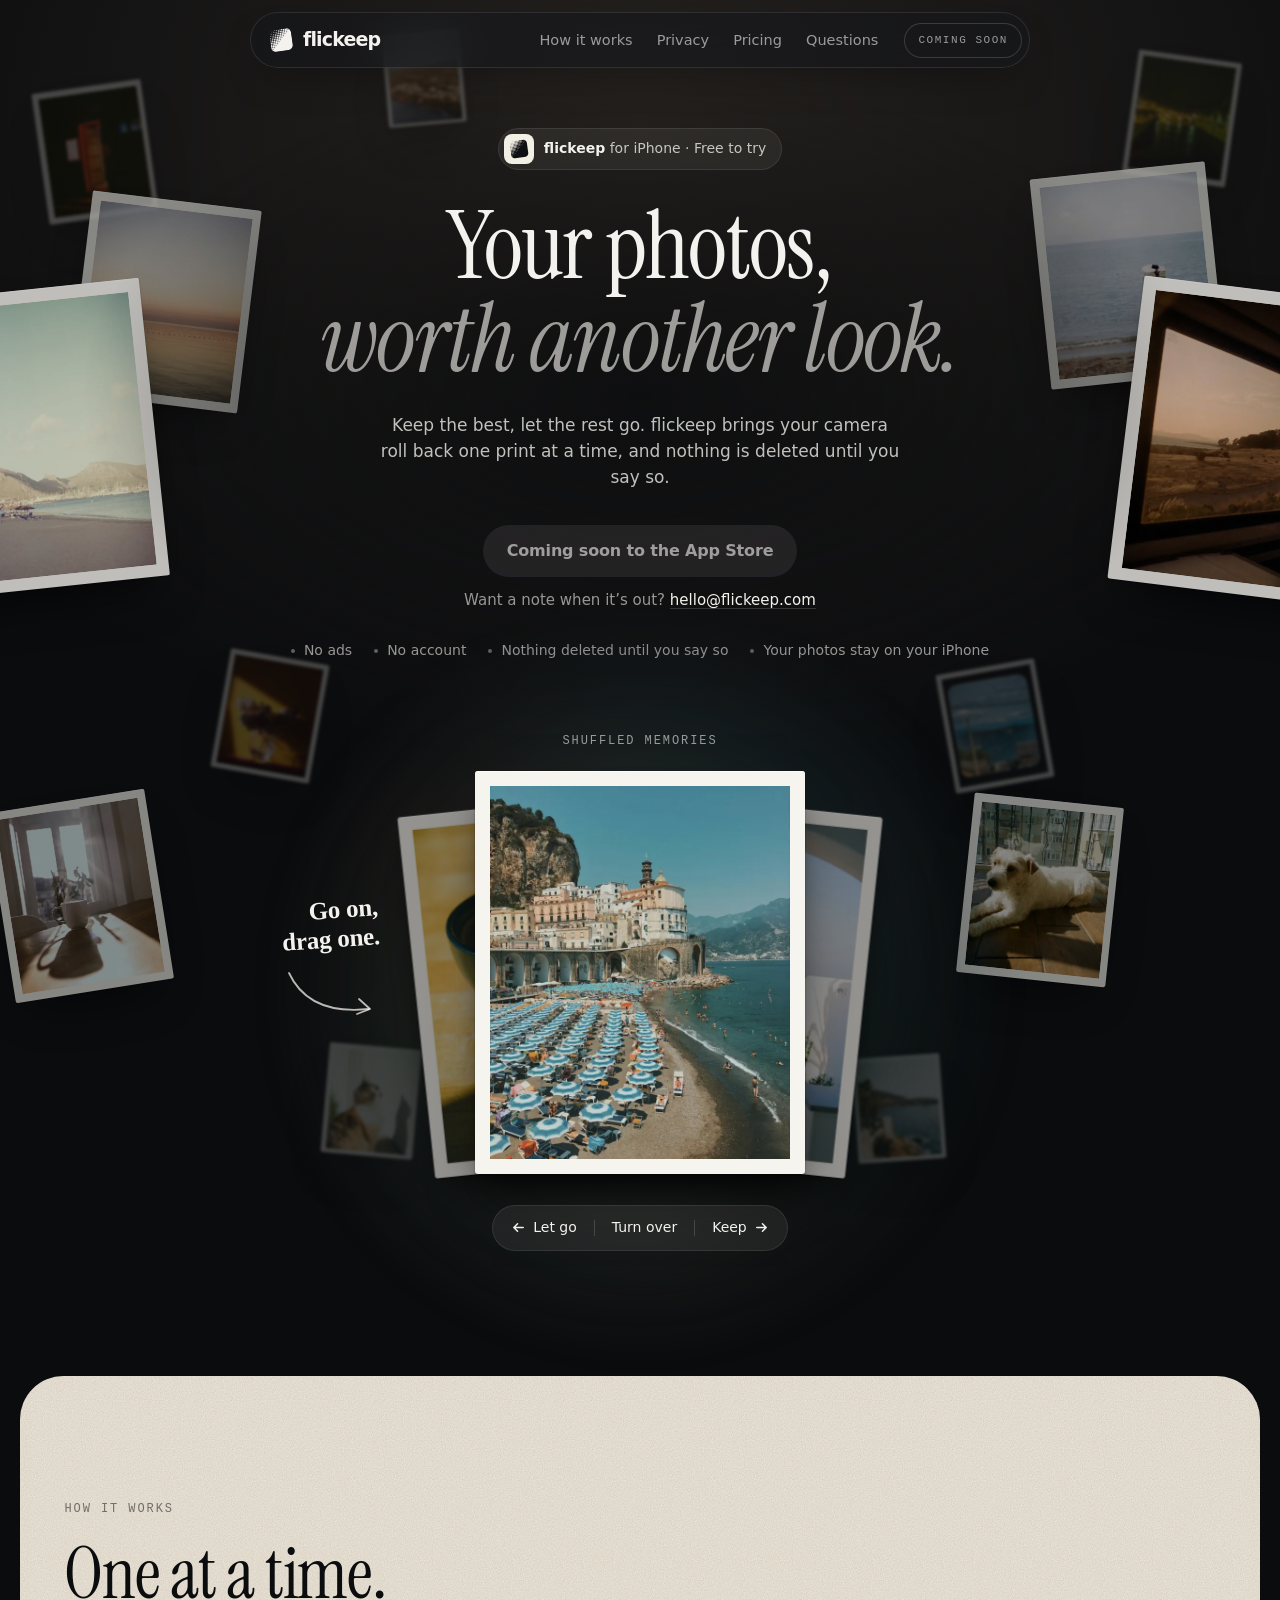
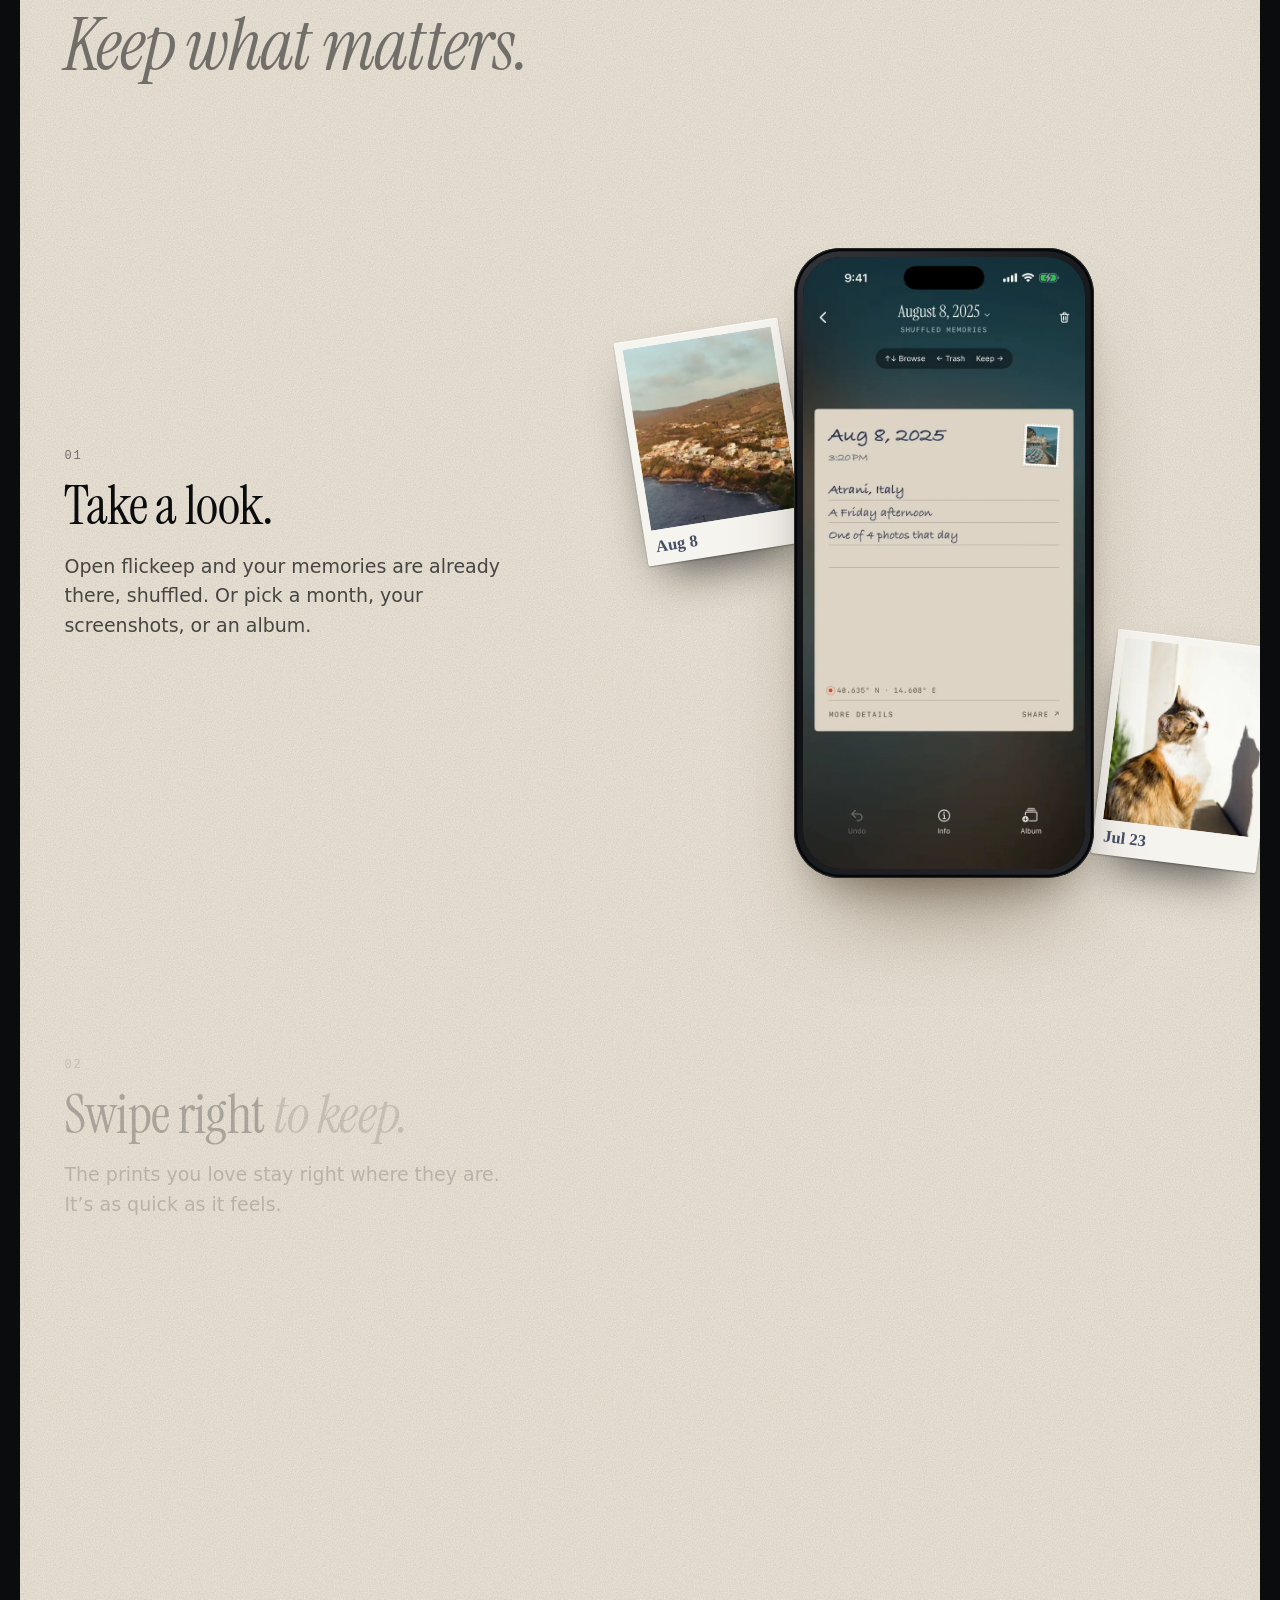
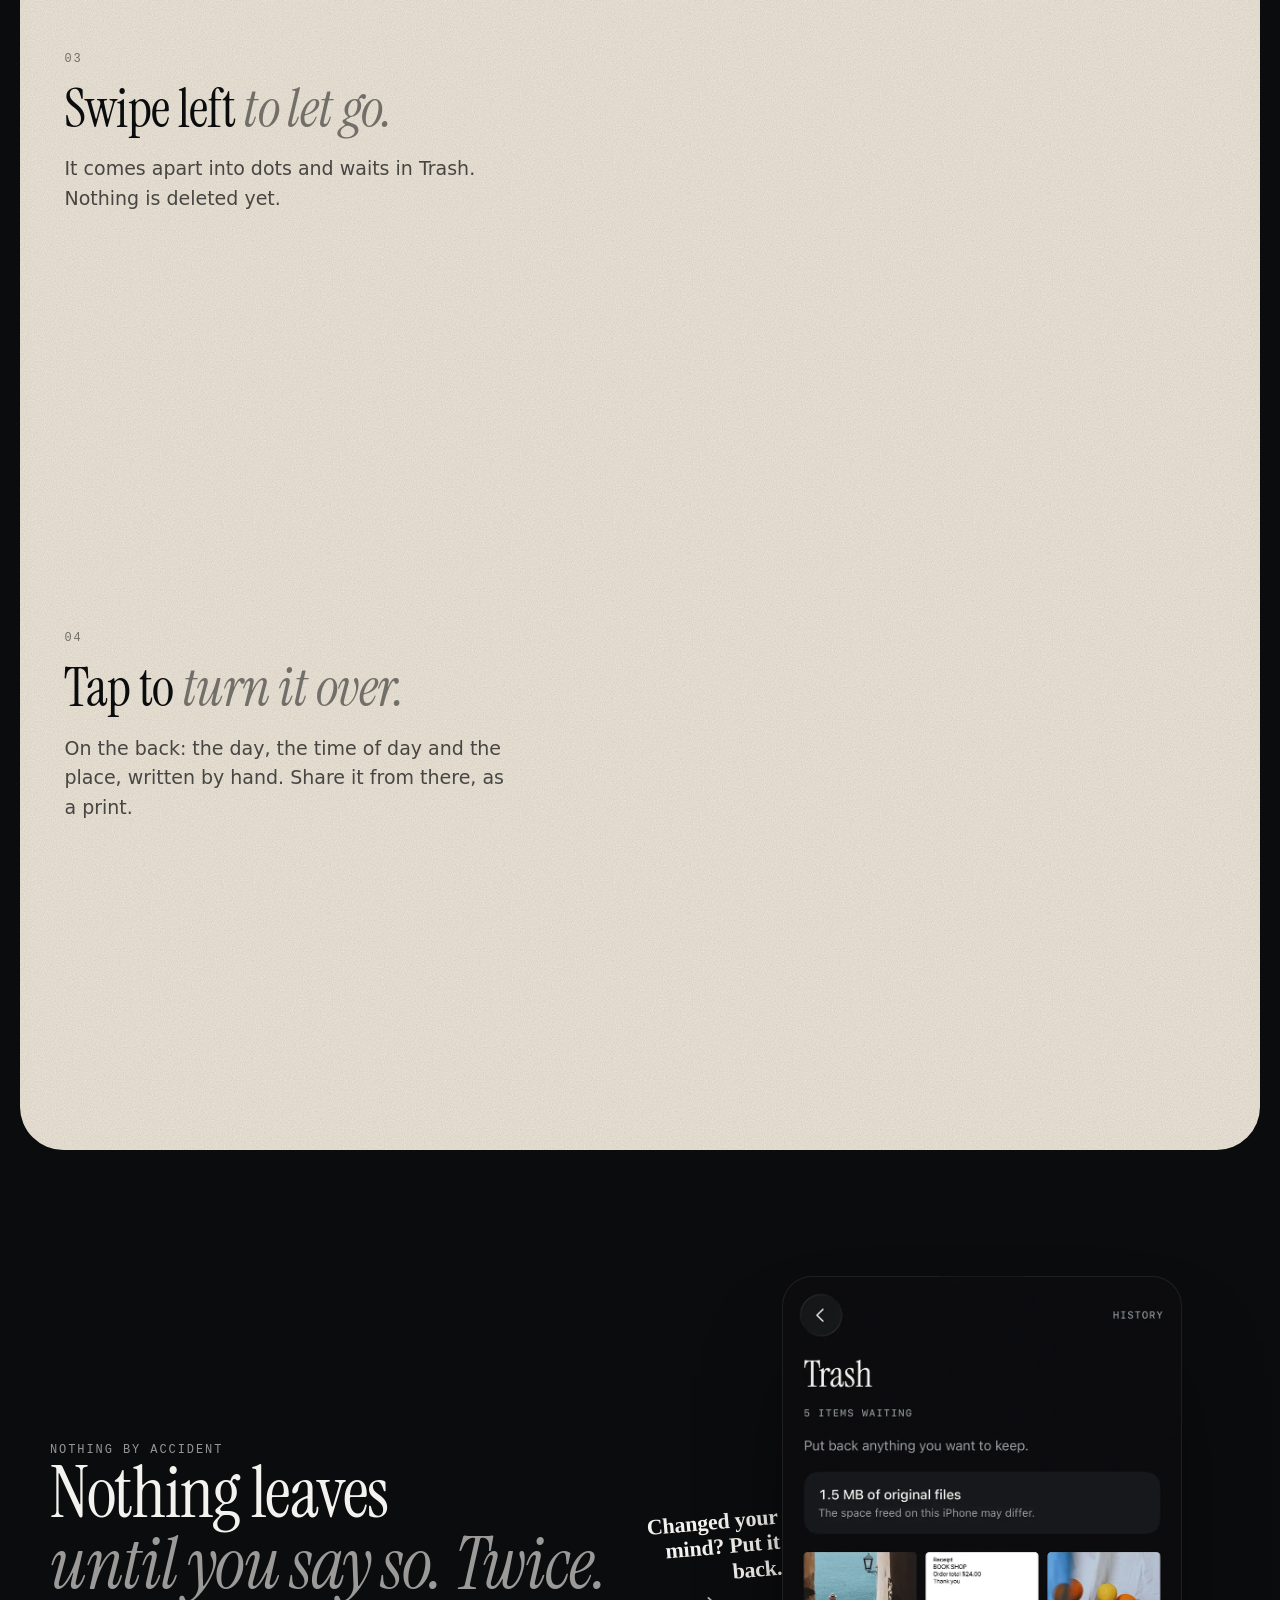
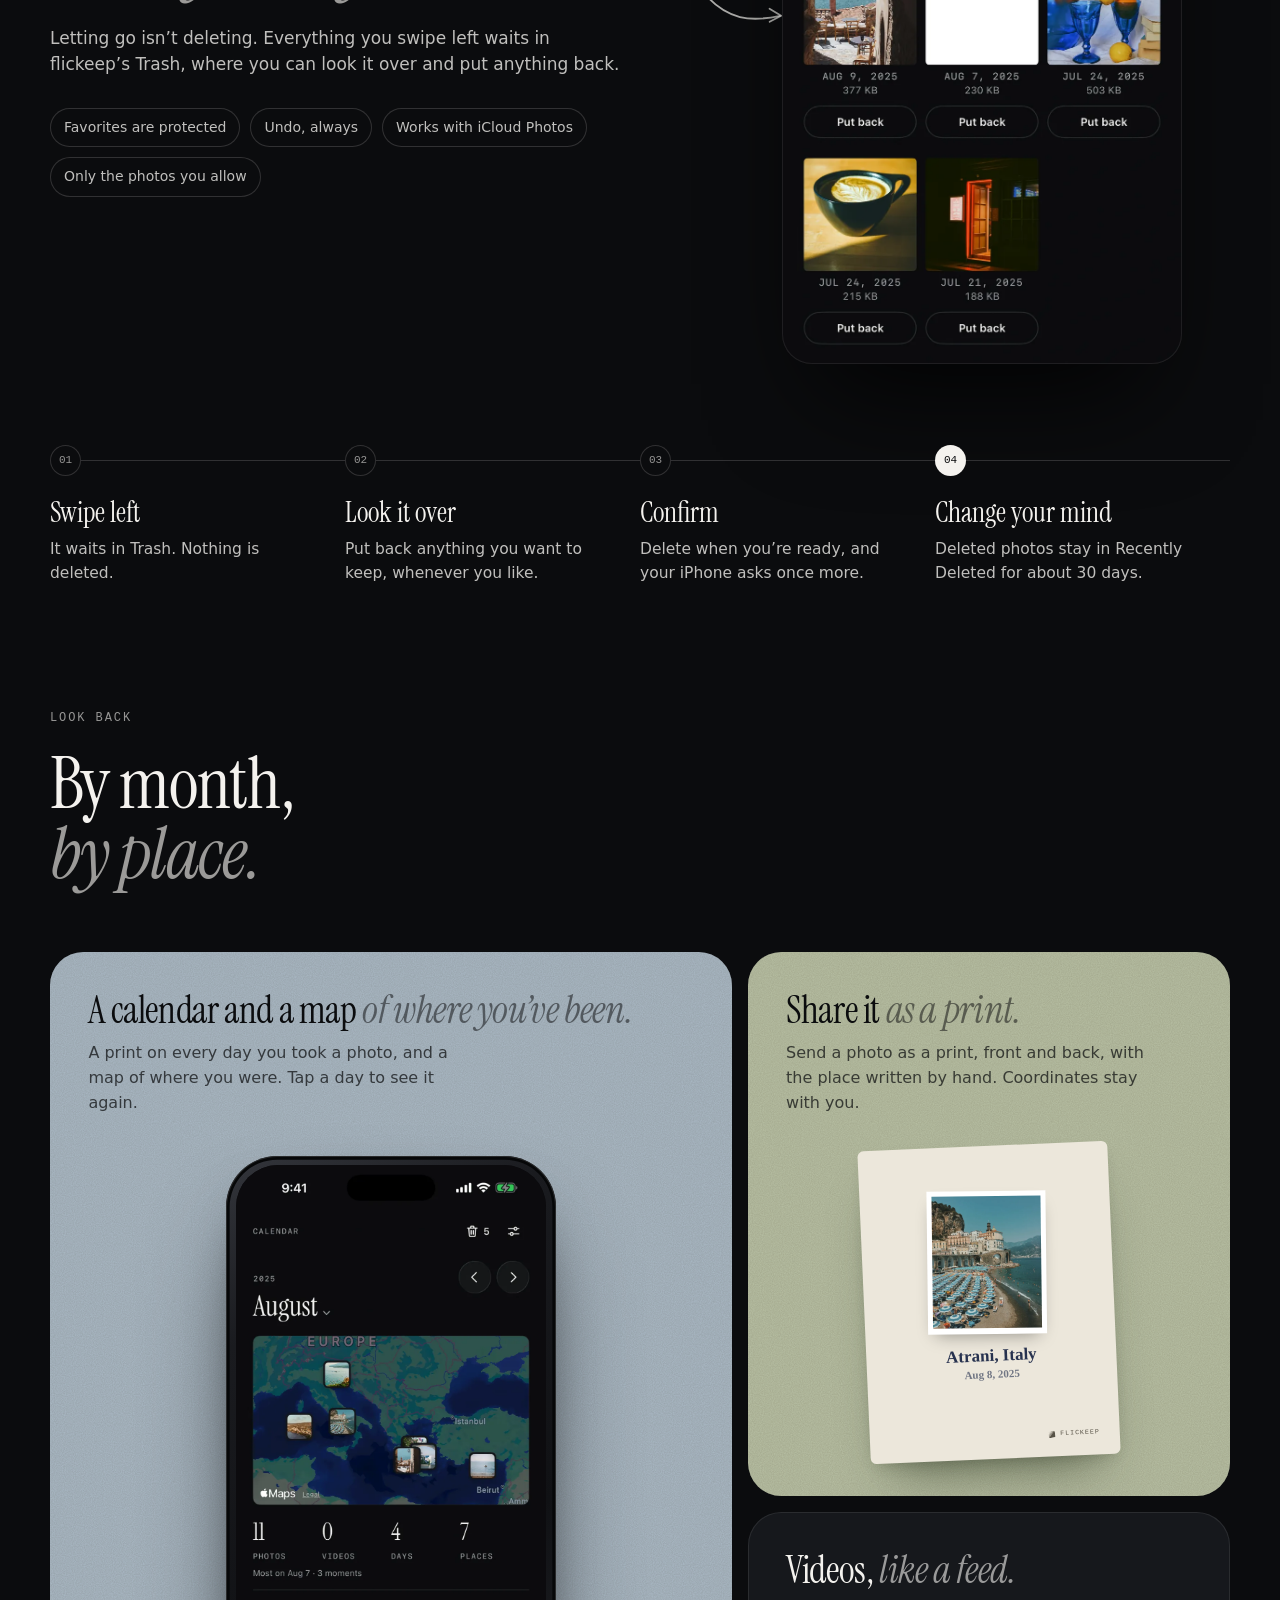
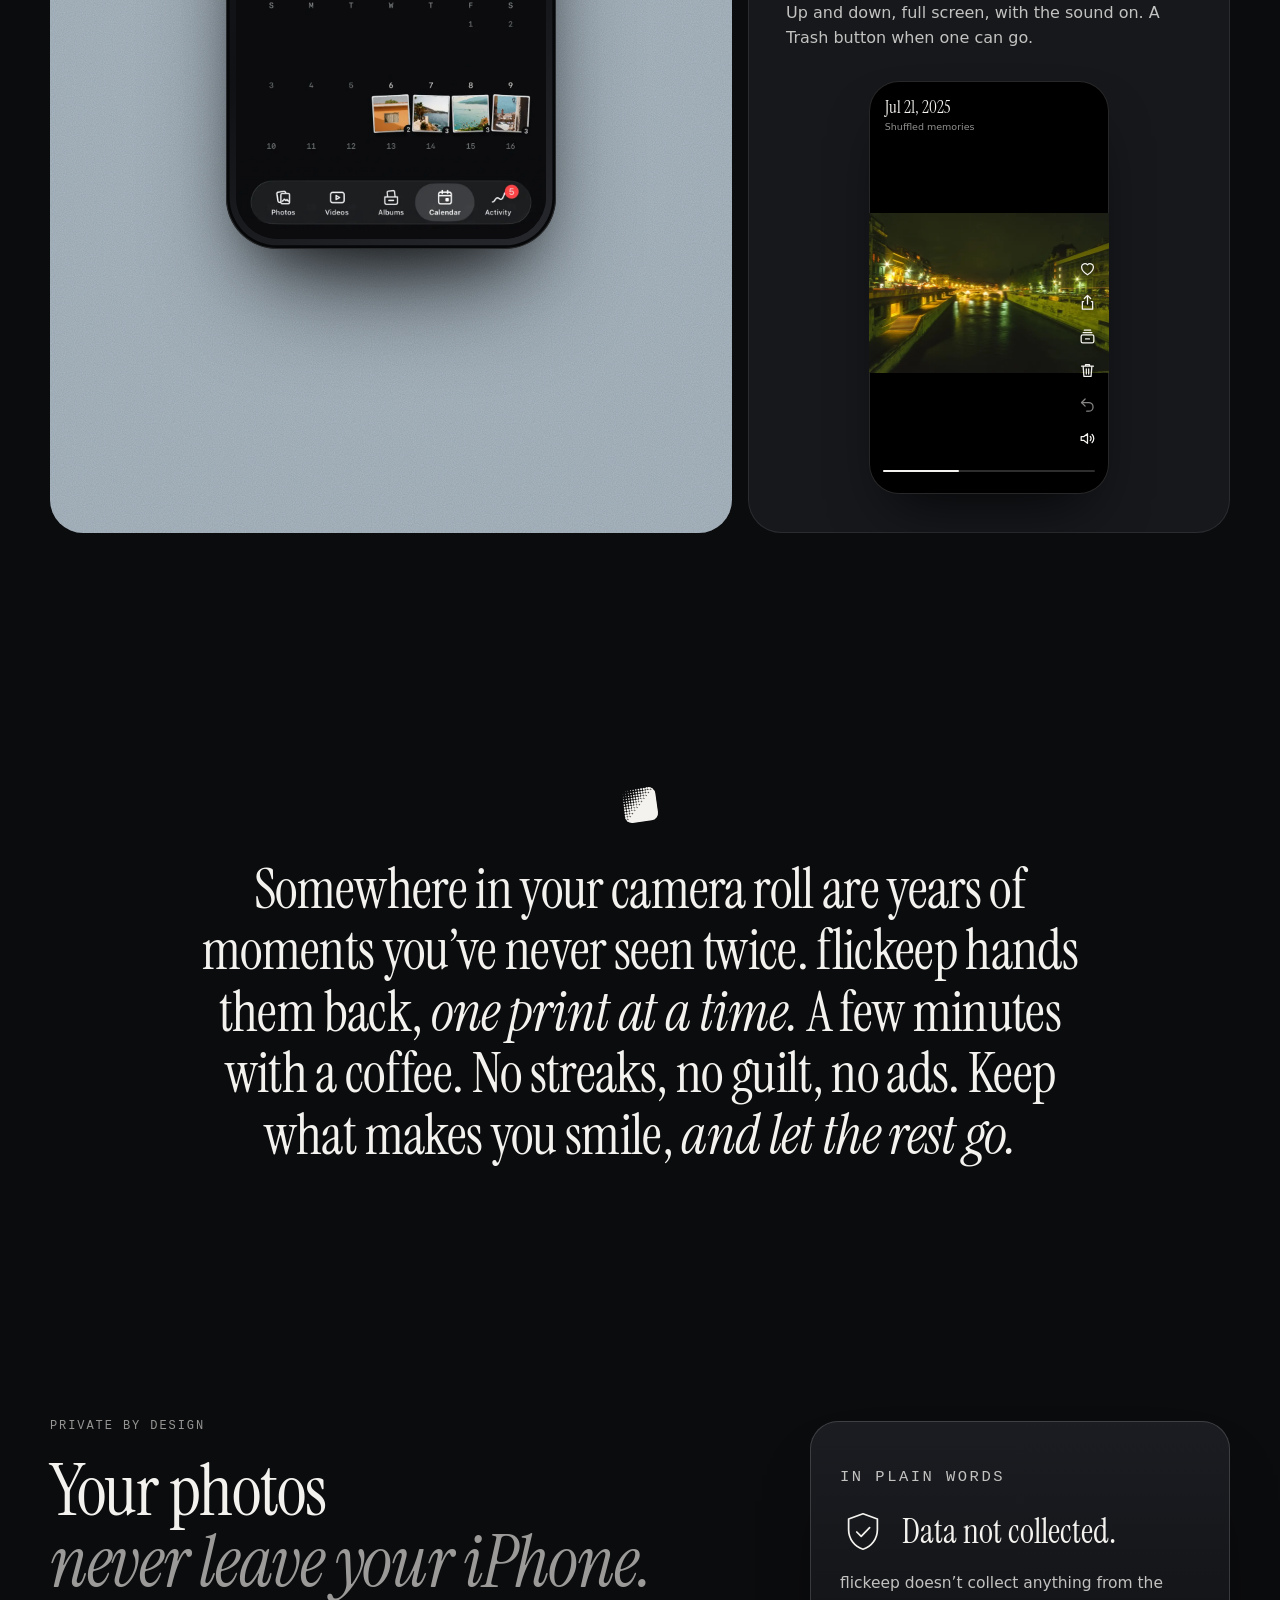
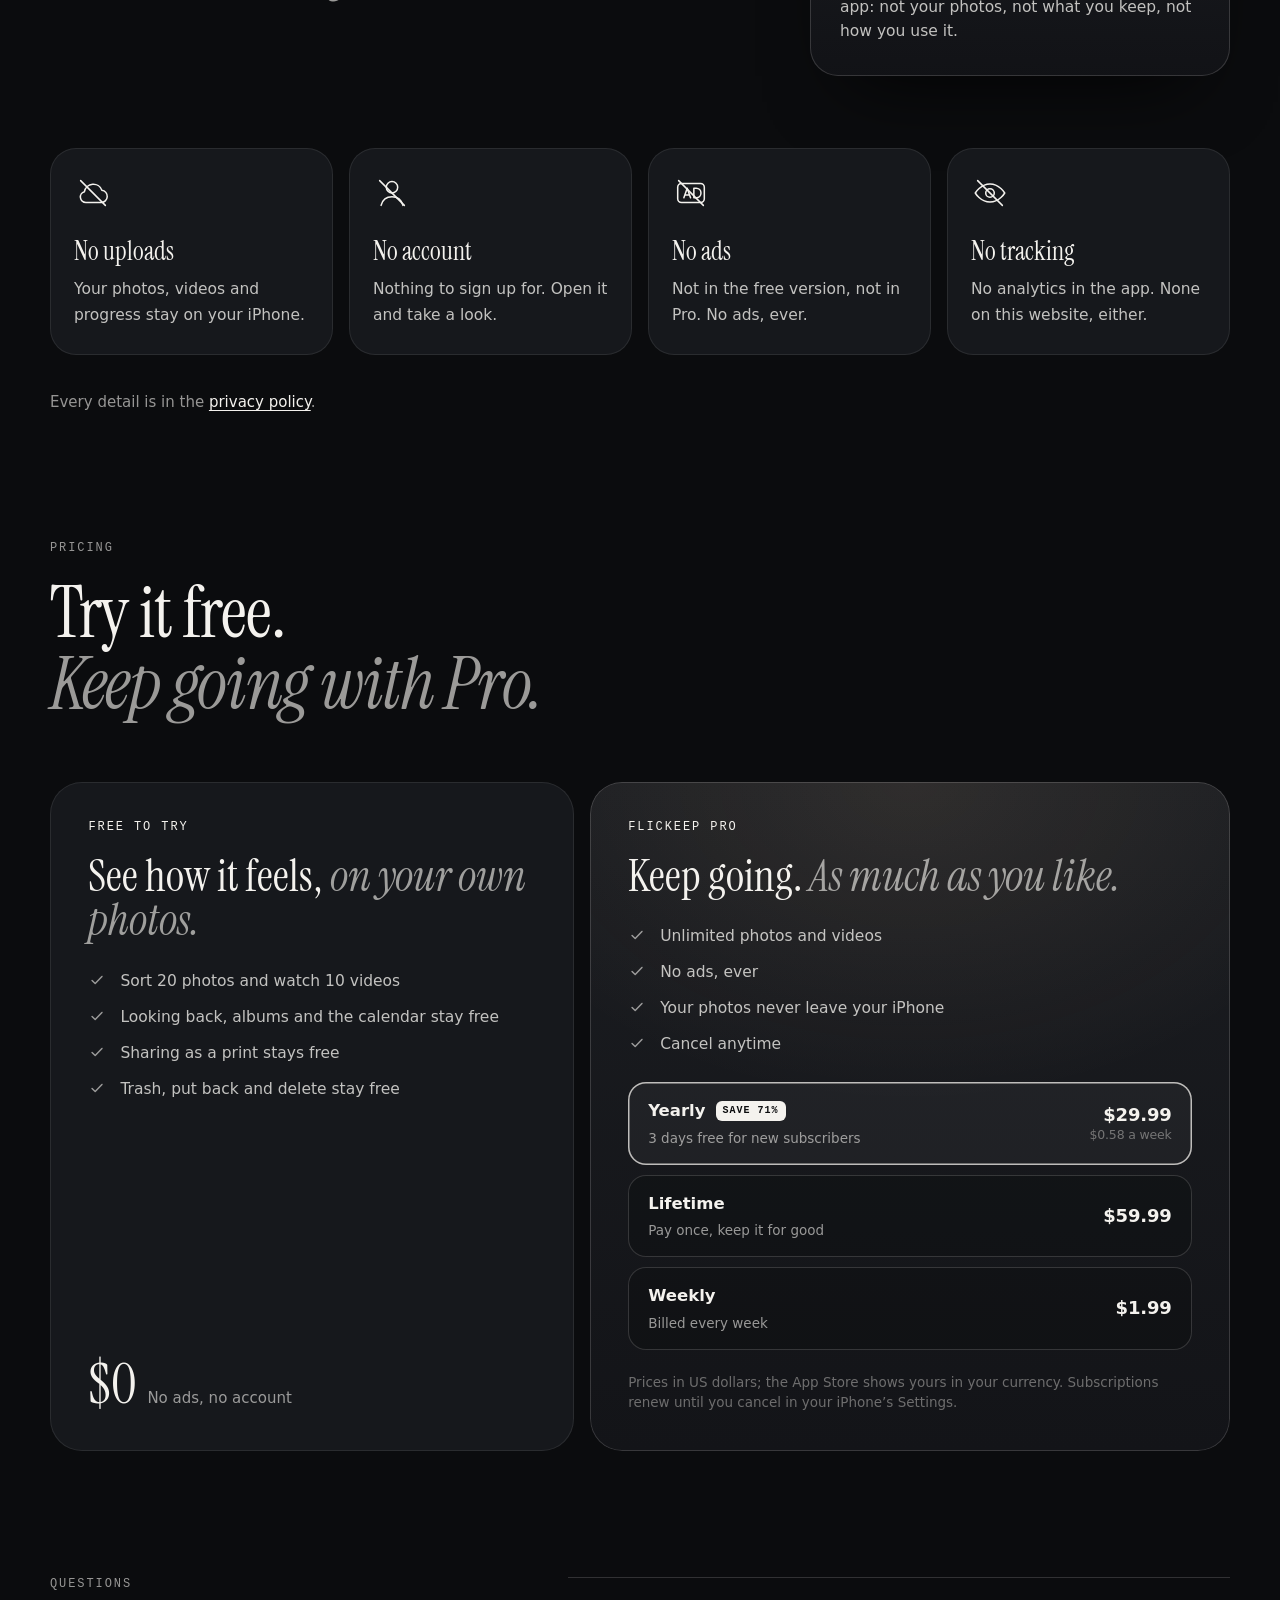
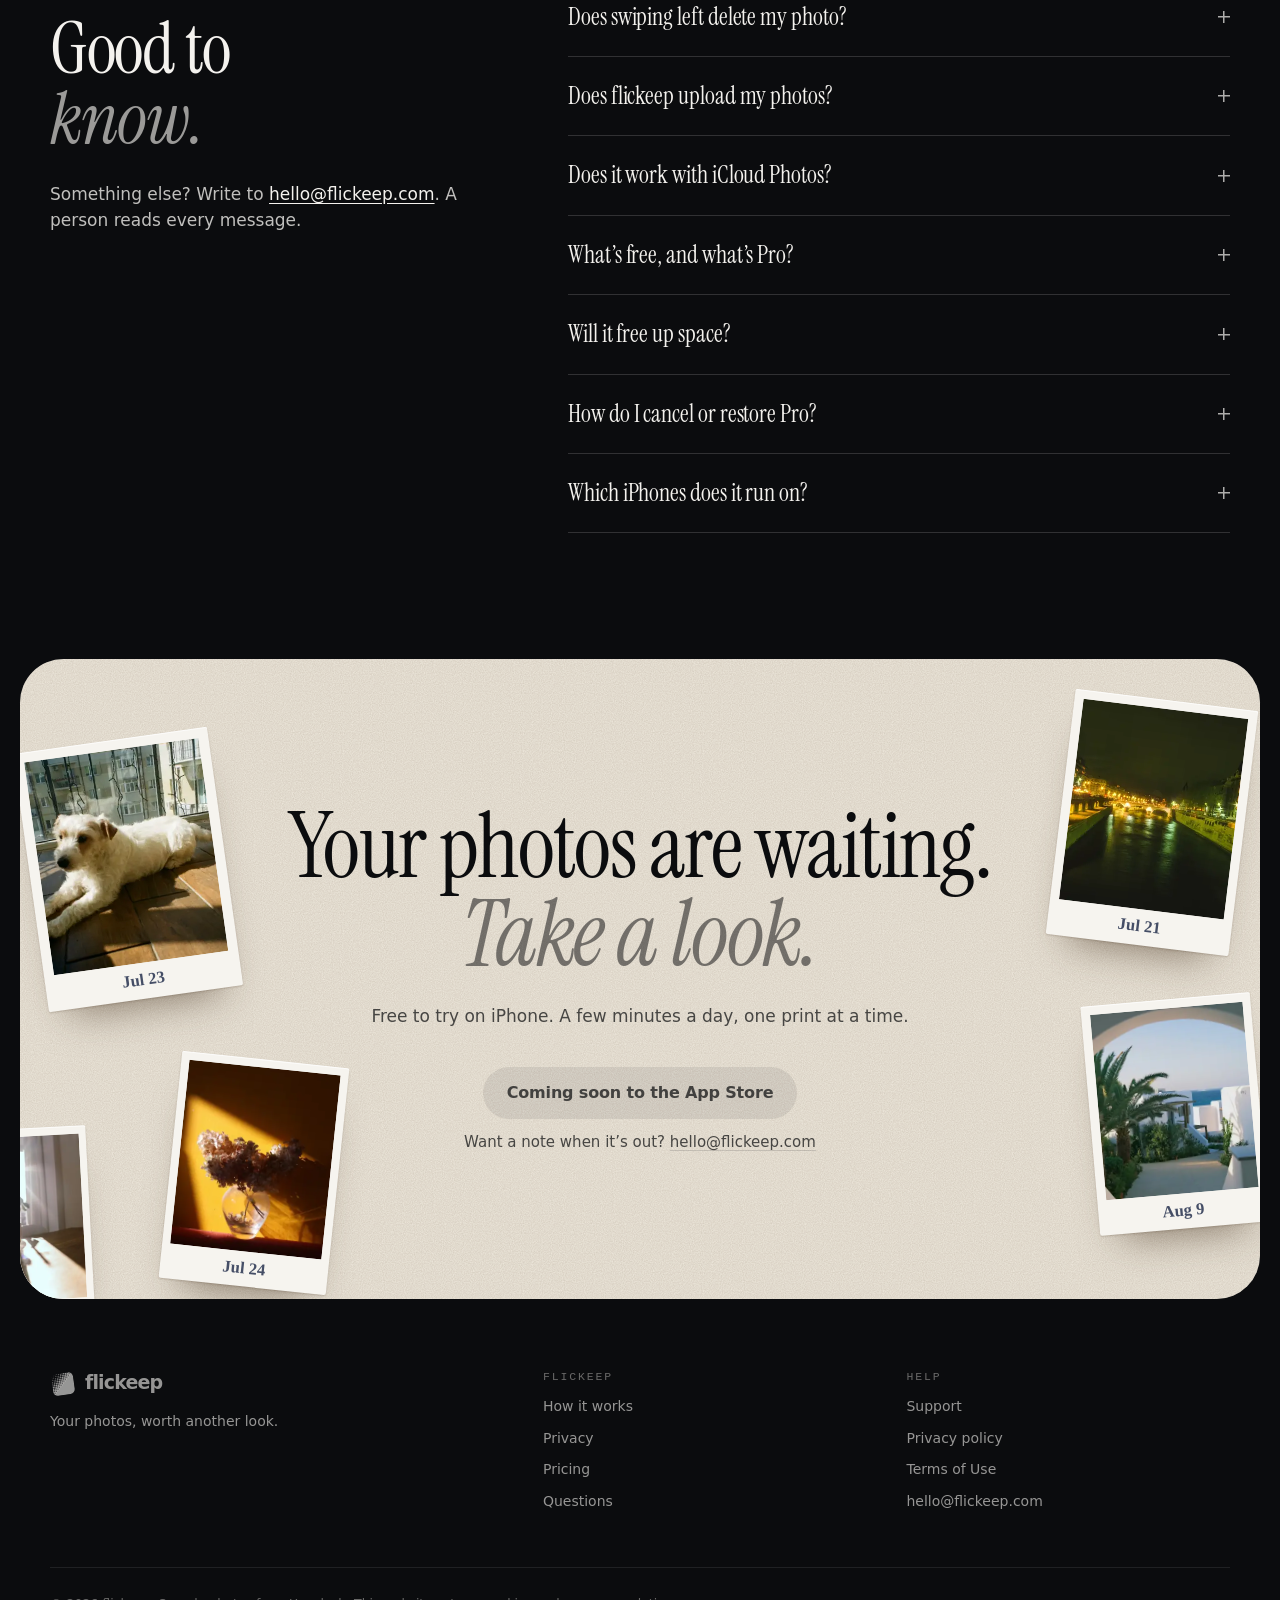
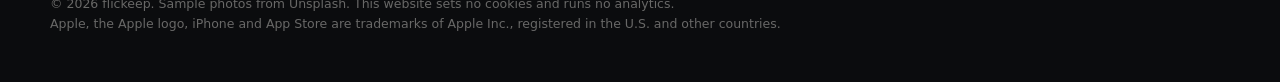
==== commit 727f3920: "The new sample photos from build 58 Mirrors site/ in rexgu9911/flickeep at ab82c25.  Co-Authored-By:" ====
--- a/index.html
+++ b/index.html
@@ -51,7 +51,7 @@
 
 <!-- ————— Hero: prints on a dark table ————— -->
 <section class="hero" aria-labelledby="hero-title">
-  <div class="field" aria-hidden="true"><div class="fp m" data-d="0" style="--x:-600px;--y:150px;--w:110px;--r:-8deg;--t:13s;--td:-4s;--fx:7px;--fy:-9px;--fr:1.2deg;--mx0:-218px;--my0:66px;--mw:84px"><div class="float"><div class="pr " style=""><div class="ph"><img src="/img/p/s/tokyorain.webp" alt="" decoding="async"></div></div></div></div><div class="fp" data-d="1" style="--x:-560px;--y:360px;--w:170px;--r:7deg;--t:11s;--td:-7s;--fx:-6px;--fy:-11px;--fr:-1deg"><div class="float"><div class="pr " style=""><div class="ph"><img src="/img/p/s/balloons.webp" alt="" decoding="async"></div></div></div></div><div class="fp m" data-d="2" style="--x:-735px;--y:610px;--w:250px;--r:-6deg;--t:15s;--td:-2s;--fx:9px;--fy:-7px;--fr:0.8deg;--mx0:-250px;--my0:890px;--mw:130px"><div class="float"><div class="pr " style=""><div class="ph"><img src="/img/p/sailboat.webp" alt="" decoding="async"></div></div></div></div><div class="fp" data-d="0" style="--x:-420px;--y:720px;--w:100px;--r:10deg;--t:12s;--td:-9s;--fx:-8px;--fy:-12px;--fr:1.4deg"><div class="float"><div class="pr " style=""><div class="ph"><img src="/img/p/s/flowers.webp" alt="" decoding="async"></div></div></div></div><div class="fp" data-d="1" style="--x:-640px;--y:960px;--w:160px;--r:-9deg;--t:14s;--td:-5s;--fx:5px;--fy:-10px;--fr:-1.1deg"><div class="float"><div class="pr " style=""><div class="ph"><img src="/img/p/s/pasta.webp" alt="" decoding="async"></div></div></div></div><div class="fp" data-d="0" style="--x:-315px;--y:1110px;--w:92px;--r:5deg;--t:16s;--td:-11s;--fx:-7px;--fy:-8px;--fr:0.9deg"><div class="float"><div class="pr " style=""><div class="ph"><img src="/img/p/s/cafe.webp" alt="" decoding="async"></div></div></div></div><div class="fp" data-d="0" style="--x:-255px;--y:96px;--w:78px;--r:-5deg;--t:10s;--td:-3s;--fx:6px;--fy:-9px;--fr:-1.3deg"><div class="float"><div class="pr " style=""><div class="ph"><img src="/img/p/s/facade.webp" alt="" decoding="async"></div></div></div></div><div class="fp m" data-d="0" style="--x:490px;--y:120px;--w:104px;--r:8deg;--t:13s;--td:-4s;--fx:7px;--fy:-9px;--fr:1.2deg;--mx0:142px;--my0:84px;--mw:78px"><div class="float"><div class="pr " style=""><div class="ph"><img src="/img/p/s/fireworks.webp" alt="" decoding="async"></div></div></div></div><div class="fp m" data-d="1" style="--x:400px;--y:330px;--w:176px;--r:-6deg;--t:11s;--td:-7s;--fx:-6px;--fy:-11px;--fr:-1deg;--mx0:132px;--my0:700px;--mw:122px"><div class="float"><div class="pr " style=""><div class="ph"><img src="/img/p/s/lighthouse.webp" alt="" decoding="async"></div></div></div></div><div class="fp" data-d="2" style="--x:485px;--y:610px;--w:255px;--r:7deg;--t:15s;--td:-2s;--fx:9px;--fy:-7px;--fr:0.8deg"><div class="float"><div class="pr " style=""><div class="ph"><img src="/img/p/mountainlake.webp" alt="" decoding="async"></div></div></div></div><div class="fp" data-d="0" style="--x:305px;--y:730px;--w:100px;--r:-10deg;--t:12s;--td:-9s;--fx:-8px;--fy:-12px;--fr:1.4deg"><div class="float"><div class="pr " style=""><div class="ph"><img src="/img/p/s/snowforest.webp" alt="" decoding="async"></div></div></div></div><div class="fp m" data-d="1" style="--x:325px;--y:960px;--w:150px;--r:6deg;--t:14s;--td:-5s;--fx:5px;--fy:-10px;--fr:-1.1deg;--mx0:118px;--my0:1010px;--mw:100px"><div class="float"><div class="pr " style=""><div class="ph"><img src="/img/p/s/trainwindow.webp" alt="" decoding="async"></div></div></div></div><div class="fp" data-d="0" style="--x:215px;--y:1120px;--w:88px;--r:-4deg;--t:16s;--td:-11s;--fx:-7px;--fy:-8px;--fr:0.9deg"><div class="float"><div class="pr " style=""><div class="ph"><img src="/img/p/s/birthdaycake.webp" alt="" decoding="async"></div></div></div></div></div>
+  <div class="field" aria-hidden="true"><div class="fp m" data-d="0" style="--x:-600px;--y:150px;--w:110px;--r:-8deg;--t:13s;--td:-4s;--fx:7px;--fy:-9px;--fr:1.2deg;--mx0:-218px;--my0:66px;--mw:84px"><div class="float"><div class="pr " style=""><div class="ph"><img src="/img/p/s/night-door.webp" alt="" decoding="async"></div></div></div></div><div class="fp" data-d="1" style="--x:-560px;--y:360px;--w:170px;--r:7deg;--t:11s;--td:-7s;--fx:-6px;--fy:-11px;--fr:-1deg"><div class="float"><div class="pr " style=""><div class="ph"><img src="/img/p/s/dusk.webp" alt="" decoding="async"></div></div></div></div><div class="fp m" data-d="2" style="--x:-735px;--y:610px;--w:250px;--r:-6deg;--t:15s;--td:-2s;--fx:9px;--fy:-7px;--fr:0.8deg;--mx0:-250px;--my0:890px;--mw:130px"><div class="float"><div class="pr " style=""><div class="ph"><img src="/img/p/quiet-beach.webp" alt="" decoding="async"></div></div></div></div><div class="fp" data-d="0" style="--x:-420px;--y:720px;--w:100px;--r:10deg;--t:12s;--td:-9s;--fx:-8px;--fy:-12px;--fr:1.4deg"><div class="float"><div class="pr " style=""><div class="ph"><img src="/img/p/s/flower-light.webp" alt="" decoding="async"></div></div></div></div><div class="fp" data-d="1" style="--x:-640px;--y:960px;--w:160px;--r:-9deg;--t:14s;--td:-5s;--fx:5px;--fy:-10px;--fr:-1.1deg"><div class="float"><div class="pr " style=""><div class="ph"><img src="/img/p/s/morning-mug.webp" alt="" decoding="async"></div></div></div></div><div class="fp" data-d="0" style="--x:-315px;--y:1110px;--w:92px;--r:5deg;--t:16s;--td:-11s;--fx:-7px;--fy:-8px;--fr:0.9deg"><div class="float"><div class="pr " style=""><div class="ph"><img src="/img/p/s/cat-light.webp" alt="" decoding="async"></div></div></div></div><div class="fp" data-d="0" style="--x:-255px;--y:96px;--w:78px;--r:-5deg;--t:10s;--td:-3s;--fx:6px;--fy:-9px;--fr:-1.3deg"><div class="float"><div class="pr " style=""><div class="ph"><img src="/img/p/s/coast-town.webp" alt="" decoding="async"></div></div></div></div><div class="fp m" data-d="0" style="--x:490px;--y:120px;--w:104px;--r:8deg;--t:13s;--td:-4s;--fx:7px;--fy:-9px;--fr:1.2deg;--mx0:142px;--my0:84px;--mw:78px"><div class="float"><div class="pr " style=""><div class="ph"><img src="/img/p/s/seine-night.webp" alt="" decoding="async"></div></div></div></div><div class="fp m" data-d="1" style="--x:400px;--y:330px;--w:176px;--r:-6deg;--t:11s;--td:-7s;--fx:-6px;--fy:-11px;--fr:-1deg;--mx0:132px;--my0:700px;--mw:122px"><div class="float"><div class="pr " style=""><div class="ph"><img src="/img/p/s/calm-sea.webp" alt="" decoding="async"></div></div></div></div><div class="fp" data-d="2" style="--x:485px;--y:610px;--w:255px;--r:7deg;--t:15s;--td:-2s;--fx:9px;--fy:-7px;--fr:0.8deg"><div class="float"><div class="pr " style=""><div class="ph"><img src="/img/p/train-field.webp" alt="" decoding="async"></div></div></div></div><div class="fp" data-d="0" style="--x:305px;--y:730px;--w:100px;--r:-10deg;--t:12s;--td:-9s;--fx:-8px;--fy:-12px;--fr:1.4deg"><div class="float"><div class="pr " style=""><div class="ph"><img src="/img/p/s/lake-window.webp" alt="" decoding="async"></div></div></div></div><div class="fp m" data-d="1" style="--x:325px;--y:960px;--w:150px;--r:6deg;--t:14s;--td:-5s;--fx:5px;--fy:-10px;--fr:-1.1deg;--mx0:118px;--my0:1010px;--mw:100px"><div class="float"><div class="pr " style=""><div class="ph"><img src="/img/p/s/dog-sun.webp" alt="" decoding="async"></div></div></div></div><div class="fp" data-d="0" style="--x:215px;--y:1120px;--w:88px;--r:-4deg;--t:16s;--td:-11s;--fx:-7px;--fy:-8px;--fr:0.9deg"><div class="float"><div class="pr " style=""><div class="ph"><img src="/img/p/s/palm-coast.webp" alt="" decoding="async"></div></div></div></div></div>
 
   <div class="wrap">
     <div class="hero-copy">
@@ -137,8 +137,8 @@
         </li>
       </ol>
       <div class="story-side" aria-hidden="true">
-        <div class="tuck a pr" style="transform:rotate(var(--r))"><div class="ph"><img src="/img/p/s/mountainlake.webp" alt="" loading="lazy"></div><span class="jot">Jul 14</span></div>
-        <div class="tuck b pr" style="transform:rotate(var(--r))"><div class="ph"><img src="/img/p/s/snowforest.webp" alt="" loading="lazy"></div><span class="jot">Dec 21</span></div>
+        <div class="tuck a pr" style="transform:rotate(var(--r))"><div class="ph"><img src="/img/p/s/coast-town.webp" alt="" loading="lazy"></div><span class="jot">Aug 8</span></div>
+        <div class="tuck b pr" style="transform:rotate(var(--r))"><div class="ph"><img src="/img/p/s/cat-light.webp" alt="" loading="lazy"></div><span class="jot">Jul 23</span></div>
         <figure class="phone"><div class="screen">
           <video muted playsinline loop preload="none" poster="/media/intro.webp" data-src="/media/intro.mp4"></video>
           <video muted playsinline loop preload="none" poster="/media/keep.webp" data-src="/media/keep.mp4"></video>
@@ -191,16 +191,16 @@
       <article class="tile tile-cal rv">
         <h3>A calendar and a map <i>of where you’ve been.</i></h3>
         <p>A print on every day you took a photo, and a map of where you were. Tap a day to see it again.</p>
-        <figure class="phone"><div class="screen"><img src="/img/screens/calendar.webp" alt="flickeep's Calendar: January on a map of Europe, with 11 photos over 4 days in 3 places" loading="lazy" width="860" height="1868"></div></figure>
+        <figure class="phone"><div class="screen"><img src="/img/screens/calendar.webp" alt="flickeep's Calendar: August on a map of the Mediterranean, with 11 photos over 4 days in 7 places" loading="lazy" width="860" height="1868"></div></figure>
       </article>
       <article class="tile tile-share rv" style="--rv:.08s">
         <h3>Share it <i>as a print.</i></h3>
         <p>Send a photo as a print, front and back, with the place written by hand. Coordinates stay with you.</p>
         <div class="tile-art">
           <div class="share-art" aria-hidden="true">
-            <div class="p"><img src="/img/p/coast.webp" alt="" loading="lazy"></div>
-            <span class="place">Hvar, Croatia</span>
-            <span class="date">Jan 9, 2026</span>
+            <div class="p"><img src="/img/p/beach-umbrellas.webp" alt="" loading="lazy"></div>
+            <span class="place">Atrani, Italy</span>
+            <span class="date">Aug 8, 2025</span>
             <span class="sig"><svg><use href="#mark"/></svg>FLICKEEP</span>
           </div>
         </div>
@@ -210,8 +210,8 @@
         <p>Up and down, full screen, with the sound on. A Trash button when one can go.</p>
         <div class="tile-art">
           <div class="feed-art" aria-hidden="true">
-            <div class="v" style="background-image:url(/img/p/balloons.webp)"></div>
-            <div class="head"><b>Dec 20, 2025</b><small>Shuffled memories</small></div>
+            <div class="v" style="background-image:url(/img/p/seine-night.webp)"></div>
+            <div class="head"><b>Jul 21, 2025</b><small>Shuffled memories</small></div>
             <div class="icons">
               <svg viewBox="0 0 24 24" fill="none" stroke="currentColor" stroke-width="1.6" stroke-linejoin="round"><path d="M12 20s-7.5-4.6-7.5-10.2A4.3 4.3 0 0 1 12 7.4a4.3 4.3 0 0 1 7.5 2.4C19.5 15.4 12 20 12 20Z"/></svg>
               <svg viewBox="0 0 24 24" fill="none" stroke="currentColor" stroke-width="1.6" stroke-linecap="round" stroke-linejoin="round"><path d="M12 3v11M8 7l4-4 4 4M7 11H5.5v9.5h13V11H17"/></svg>
@@ -346,7 +346,7 @@
 
 <!-- ————— The end: a sheet of paper, prints on it ————— -->
 <section class="sheet final" aria-labelledby="final-title">
-  <div class="strewn" aria-hidden="true"><div class="pr " style="--x:-610px;--y:80px;--w:196px;--r:-8deg"><div class="ph"><img src="/img/p/s/dogbeach.webp" alt="" decoding="async" loading="lazy"></div><span class="jot">Jul 14</span></div><div class="pr " style="--x:-470px;--y:400px;--w:168px;--r:6deg"><div class="ph"><img src="/img/p/s/catwindow.webp" alt="" decoding="async" loading="lazy"></div><span class="jot">Dec 21</span></div><div class="pr " style="--x:-700px;--y:470px;--w:150px;--r:-3deg"><div class="ph"><img src="/img/p/s/breakfast.webp" alt="" decoding="async" loading="lazy"></div></div><div class="pr " style="--x:420px;--y:40px;--w:184px;--r:7deg"><div class="ph"><img src="/img/p/s/lighthouse.webp" alt="" decoding="async" loading="lazy"></div><span class="jot">Oct 3</span></div><div class="pr qrp when-live" style="--x:430px;--y:330px;--w:176px;--r:-5deg" role="img" aria-label="QR code for flickeep.com/get"><div class="ph qrph"><svg xmlns="http://www.w3.org/2000/svg" viewBox="0 0 25 25" shape-rendering="crispEdges"><path fill="currentColor" d="M0 0h1v1h-1zM1 0h1v1h-1zM2 0h1v1h-1zM3 0h1v1h-1zM4 0h1v1h-1zM5 0h1v1h-1zM6 0h1v1h-1zM8 0h1v1h-1zM12 0h1v1h-1zM13 0h1v1h-1zM14 0h1v1h-1zM18 0h1v1h-1zM19 0h1v1h-1zM20 0h1v1h-1zM21 0h1v1h-1zM22 0h1v1h-1zM23 0h1v1h-1zM24 0h1v1h-1zM0 1h1v1h-1zM6 1h1v1h-1zM8 1h1v1h-1zM9 1h1v1h-1zM10 1h1v1h-1zM11 1h1v1h-1zM12 1h1v1h-1zM14 1h1v1h-1zM18 1h1v1h-1zM24 1h1v1h-1zM0 2h1v1h-1zM2 2h1v1h-1zM3 2h1v1h-1zM4 2h1v1h-1zM6 2h1v1h-1zM8 2h1v1h-1zM10 2h1v1h-1zM11 2h1v1h-1zM12 2h1v1h-1zM13 2h1v1h-1zM14 2h1v1h-1zM18 2h1v1h-1zM20 2h1v1h-1zM21 2h1v1h-1zM22 2h1v1h-1zM24 2h1v1h-1zM0 3h1v1h-1zM2 3h1v1h-1zM3 3h1v1h-1zM4 3h1v1h-1zM6 3h1v1h-1zM10 3h1v1h-1zM11 3h1v1h-1zM13 3h1v1h-1zM15 3h1v1h-1zM16 3h1v1h-1zM18 3h1v1h-1zM20 3h1v1h-1zM21 3h1v1h-1zM22 3h1v1h-1zM24 3h1v1h-1zM0 4h1v1h-1zM2 4h1v1h-1zM3 4h1v1h-1zM4 4h1v1h-1zM6 4h1v1h-1zM8 4h1v1h-1zM10 4h1v1h-1zM11 4h1v1h-1zM12 4h1v1h-1zM13 4h1v1h-1zM14 4h1v1h-1zM18 4h1v1h-1zM20 4h1v1h-1zM21 4h1v1h-1zM22 4h1v1h-1zM24 4h1v1h-1zM0 5h1v1h-1zM6 5h1v1h-1zM10 5h1v1h-1zM11 5h1v1h-1zM12 5h1v1h-1zM13 5h1v1h-1zM14 5h1v1h-1zM16 5h1v1h-1zM18 5h1v1h-1zM24 5h1v1h-1zM0 6h1v1h-1zM1 6h1v1h-1zM2 6h1v1h-1zM3 6h1v1h-1zM4 6h1v1h-1zM5 6h1v1h-1zM6 6h1v1h-1zM8 6h1v1h-1zM10 6h1v1h-1zM12 6h1v1h-1zM14 6h1v1h-1zM16 6h1v1h-1zM18 6h1v1h-1zM19 6h1v1h-1zM20 6h1v1h-1zM21 6h1v1h-1zM22 6h1v1h-1zM23 6h1v1h-1zM24 6h1v1h-1zM9 7h1v1h-1zM11 7h1v1h-1zM12 7h1v1h-1zM13 7h1v1h-1zM0 8h1v1h-1zM3 8h1v1h-1zM4 8h1v1h-1zM5 8h1v1h-1zM6 8h1v1h-1zM7 8h1v1h-1zM8 8h1v1h-1zM10 8h1v1h-1zM11 8h1v1h-1zM14 8h1v1h-1zM15 8h1v1h-1zM17 8h1v1h-1zM20 8h1v1h-1zM22 8h1v1h-1zM23 8h1v1h-1zM24 8h1v1h-1zM1 9h1v1h-1zM10 9h1v1h-1zM12 9h1v1h-1zM13 9h1v1h-1zM14 9h1v1h-1zM15 9h1v1h-1zM19 9h1v1h-1zM20 9h1v1h-1zM21 9h1v1h-1zM22 9h1v1h-1zM23 9h1v1h-1zM2 10h1v1h-1zM4 10h1v1h-1zM5 10h1v1h-1zM6 10h1v1h-1zM7 10h1v1h-1zM8 10h1v1h-1zM9 10h1v1h-1zM10 10h1v1h-1zM15 10h1v1h-1zM16 10h1v1h-1zM21 10h1v1h-1zM24 10h1v1h-1zM3 11h1v1h-1zM4 11h1v1h-1zM5 11h1v1h-1zM7 11h1v1h-1zM10 11h1v1h-1zM11 11h1v1h-1zM12 11h1v1h-1zM14 11h1v1h-1zM17 11h1v1h-1zM18 11h1v1h-1zM19 11h1v1h-1zM21 11h1v1h-1zM22 11h1v1h-1zM23 11h1v1h-1zM24 11h1v1h-1zM2 12h1v1h-1zM6 12h1v1h-1zM14 12h1v1h-1zM15 12h1v1h-1zM16 12h1v1h-1zM18 12h1v1h-1zM19 12h1v1h-1zM24 12h1v1h-1zM0 13h1v1h-1zM3 13h1v1h-1zM7 13h1v1h-1zM8 13h1v1h-1zM12 13h1v1h-1zM14 13h1v1h-1zM15 13h1v1h-1zM16 13h1v1h-1zM20 13h1v1h-1zM23 13h1v1h-1zM0 14h1v1h-1zM1 14h1v1h-1zM6 14h1v1h-1zM7 14h1v1h-1zM8 14h1v1h-1zM14 14h1v1h-1zM15 14h1v1h-1zM20 14h1v1h-1zM21 14h1v1h-1zM22 14h1v1h-1zM23 14h1v1h-1zM24 14h1v1h-1zM0 15h1v1h-1zM2 15h1v1h-1zM4 15h1v1h-1zM10 15h1v1h-1zM12 15h1v1h-1zM17 15h1v1h-1zM18 15h1v1h-1zM19 15h1v1h-1zM21 15h1v1h-1zM22 15h1v1h-1zM24 15h1v1h-1zM0 16h1v1h-1zM2 16h1v1h-1zM3 16h1v1h-1zM6 16h1v1h-1zM9 16h1v1h-1zM11 16h1v1h-1zM12 16h1v1h-1zM13 16h1v1h-1zM15 16h1v1h-1zM16 16h1v1h-1zM17 16h1v1h-1zM18 16h1v1h-1zM19 16h1v1h-1zM20 16h1v1h-1zM22 16h1v1h-1zM23 16h1v1h-1zM8 17h1v1h-1zM9 17h1v1h-1zM10 17h1v1h-1zM11 17h1v1h-1zM16 17h1v1h-1zM20 17h1v1h-1zM22 17h1v1h-1zM23 17h1v1h-1zM0 18h1v1h-1zM1 18h1v1h-1zM2 18h1v1h-1zM3 18h1v1h-1zM4 18h1v1h-1zM5 18h1v1h-1zM6 18h1v1h-1zM8 18h1v1h-1zM12 18h1v1h-1zM16 18h1v1h-1zM18 18h1v1h-1zM20 18h1v1h-1zM24 18h1v1h-1zM0 19h1v1h-1zM6 19h1v1h-1zM8 19h1v1h-1zM11 19h1v1h-1zM13 19h1v1h-1zM15 19h1v1h-1zM16 19h1v1h-1zM20 19h1v1h-1zM24 19h1v1h-1zM0 20h1v1h-1zM2 20h1v1h-1zM3 20h1v1h-1zM4 20h1v1h-1zM6 20h1v1h-1zM8 20h1v1h-1zM9 20h1v1h-1zM11 20h1v1h-1zM12 20h1v1h-1zM14 20h1v1h-1zM15 20h1v1h-1zM16 20h1v1h-1zM17 20h1v1h-1zM18 20h1v1h-1zM19 20h1v1h-1zM20 20h1v1h-1zM0 21h1v1h-1zM2 21h1v1h-1zM3 21h1v1h-1zM4 21h1v1h-1zM6 21h1v1h-1zM8 21h1v1h-1zM10 21h1v1h-1zM12 21h1v1h-1zM14 21h1v1h-1zM15 21h1v1h-1zM17 21h1v1h-1zM18 21h1v1h-1zM23 21h1v1h-1zM24 21h1v1h-1zM0 22h1v1h-1zM2 22h1v1h-1zM3 22h1v1h-1zM4 22h1v1h-1zM6 22h1v1h-1zM9 22h1v1h-1zM10 22h1v1h-1zM11 22h1v1h-1zM12 22h1v1h-1zM15 22h1v1h-1zM16 22h1v1h-1zM17 22h1v1h-1zM20 22h1v1h-1zM21 22h1v1h-1zM22 22h1v1h-1zM23 22h1v1h-1zM24 22h1v1h-1zM0 23h1v1h-1zM6 23h1v1h-1zM9 23h1v1h-1zM11 23h1v1h-1zM14 23h1v1h-1zM17 23h1v1h-1zM18 23h1v1h-1zM19 23h1v1h-1zM20 23h1v1h-1zM22 23h1v1h-1zM23 23h1v1h-1zM24 23h1v1h-1zM0 24h1v1h-1zM1 24h1v1h-1zM2 24h1v1h-1zM3 24h1v1h-1zM4 24h1v1h-1zM5 24h1v1h-1zM6 24h1v1h-1zM8 24h1v1h-1zM11 24h1v1h-1zM16 24h1v1h-1zM21 24h1v1h-1zM24 24h1v1h-1z"/></svg></div><span class="jot">Scan me</span></div><div class="pr when-soon" style="--x:450px;--y:340px;--w:170px;--r:-5deg"><div class="ph"><img src="/img/p/s/balloons.webp" alt="" decoding="async" loading="lazy"></div><span class="jot">Aug 28</span></div><div class="pr m" style="--mx0:-168px;--my0:64px;--mw:118px;transform:rotate(-9deg)"><div class="ph"><img src="/img/p/s/dogbeach.webp" alt="" loading="lazy"></div><span class="jot">Jul 14</span></div><div class="pr m" style="--mx0:-62px;--my0:40px;--mw:128px;transform:rotate(2deg);z-index:1"><div class="ph"><img src="/img/p/s/lighthouse.webp" alt="" loading="lazy"></div><span class="jot">Oct 3</span></div><div class="pr m" style="--mx0:52px;--my0:70px;--mw:118px;transform:rotate(9deg)"><div class="ph"><img src="/img/p/s/catwindow.webp" alt="" loading="lazy"></div><span class="jot">Dec 21</span></div></div>
+  <div class="strewn" aria-hidden="true"><div class="pr " style="--x:-610px;--y:80px;--w:196px;--r:-8deg"><div class="ph"><img src="/img/p/s/dog-sun.webp" alt="" decoding="async" loading="lazy"></div><span class="jot">Jul 23</span></div><div class="pr " style="--x:-470px;--y:400px;--w:168px;--r:6deg"><div class="ph"><img src="/img/p/s/flower-light.webp" alt="" decoding="async" loading="lazy"></div><span class="jot">Jul 24</span></div><div class="pr " style="--x:-700px;--y:470px;--w:150px;--r:-3deg"><div class="ph"><img src="/img/p/s/morning-mug.webp" alt="" decoding="async" loading="lazy"></div></div><div class="pr " style="--x:420px;--y:40px;--w:184px;--r:7deg"><div class="ph"><img src="/img/p/s/seine-night.webp" alt="" decoding="async" loading="lazy"></div><span class="jot">Jul 21</span></div><div class="pr qrp when-live" style="--x:430px;--y:330px;--w:176px;--r:-5deg" role="img" aria-label="QR code for flickeep.com/get"><div class="ph qrph"><svg xmlns="http://www.w3.org/2000/svg" viewBox="0 0 25 25" shape-rendering="crispEdges"><path fill="currentColor" d="M0 0h1v1h-1zM1 0h1v1h-1zM2 0h1v1h-1zM3 0h1v1h-1zM4 0h1v1h-1zM5 0h1v1h-1zM6 0h1v1h-1zM8 0h1v1h-1zM12 0h1v1h-1zM13 0h1v1h-1zM14 0h1v1h-1zM18 0h1v1h-1zM19 0h1v1h-1zM20 0h1v1h-1zM21 0h1v1h-1zM22 0h1v1h-1zM23 0h1v1h-1zM24 0h1v1h-1zM0 1h1v1h-1zM6 1h1v1h-1zM8 1h1v1h-1zM9 1h1v1h-1zM10 1h1v1h-1zM11 1h1v1h-1zM12 1h1v1h-1zM14 1h1v1h-1zM18 1h1v1h-1zM24 1h1v1h-1zM0 2h1v1h-1zM2 2h1v1h-1zM3 2h1v1h-1zM4 2h1v1h-1zM6 2h1v1h-1zM8 2h1v1h-1zM10 2h1v1h-1zM11 2h1v1h-1zM12 2h1v1h-1zM13 2h1v1h-1zM14 2h1v1h-1zM18 2h1v1h-1zM20 2h1v1h-1zM21 2h1v1h-1zM22 2h1v1h-1zM24 2h1v1h-1zM0 3h1v1h-1zM2 3h1v1h-1zM3 3h1v1h-1zM4 3h1v1h-1zM6 3h1v1h-1zM10 3h1v1h-1zM11 3h1v1h-1zM13 3h1v1h-1zM15 3h1v1h-1zM16 3h1v1h-1zM18 3h1v1h-1zM20 3h1v1h-1zM21 3h1v1h-1zM22 3h1v1h-1zM24 3h1v1h-1zM0 4h1v1h-1zM2 4h1v1h-1zM3 4h1v1h-1zM4 4h1v1h-1zM6 4h1v1h-1zM8 4h1v1h-1zM10 4h1v1h-1zM11 4h1v1h-1zM12 4h1v1h-1zM13 4h1v1h-1zM14 4h1v1h-1zM18 4h1v1h-1zM20 4h1v1h-1zM21 4h1v1h-1zM22 4h1v1h-1zM24 4h1v1h-1zM0 5h1v1h-1zM6 5h1v1h-1zM10 5h1v1h-1zM11 5h1v1h-1zM12 5h1v1h-1zM13 5h1v1h-1zM14 5h1v1h-1zM16 5h1v1h-1zM18 5h1v1h-1zM24 5h1v1h-1zM0 6h1v1h-1zM1 6h1v1h-1zM2 6h1v1h-1zM3 6h1v1h-1zM4 6h1v1h-1zM5 6h1v1h-1zM6 6h1v1h-1zM8 6h1v1h-1zM10 6h1v1h-1zM12 6h1v1h-1zM14 6h1v1h-1zM16 6h1v1h-1zM18 6h1v1h-1zM19 6h1v1h-1zM20 6h1v1h-1zM21 6h1v1h-1zM22 6h1v1h-1zM23 6h1v1h-1zM24 6h1v1h-1zM9 7h1v1h-1zM11 7h1v1h-1zM12 7h1v1h-1zM13 7h1v1h-1zM0 8h1v1h-1zM3 8h1v1h-1zM4 8h1v1h-1zM5 8h1v1h-1zM6 8h1v1h-1zM7 8h1v1h-1zM8 8h1v1h-1zM10 8h1v1h-1zM11 8h1v1h-1zM14 8h1v1h-1zM15 8h1v1h-1zM17 8h1v1h-1zM20 8h1v1h-1zM22 8h1v1h-1zM23 8h1v1h-1zM24 8h1v1h-1zM1 9h1v1h-1zM10 9h1v1h-1zM12 9h1v1h-1zM13 9h1v1h-1zM14 9h1v1h-1zM15 9h1v1h-1zM19 9h1v1h-1zM20 9h1v1h-1zM21 9h1v1h-1zM22 9h1v1h-1zM23 9h1v1h-1zM2 10h1v1h-1zM4 10h1v1h-1zM5 10h1v1h-1zM6 10h1v1h-1zM7 10h1v1h-1zM8 10h1v1h-1zM9 10h1v1h-1zM10 10h1v1h-1zM15 10h1v1h-1zM16 10h1v1h-1zM21 10h1v1h-1zM24 10h1v1h-1zM3 11h1v1h-1zM4 11h1v1h-1zM5 11h1v1h-1zM7 11h1v1h-1zM10 11h1v1h-1zM11 11h1v1h-1zM12 11h1v1h-1zM14 11h1v1h-1zM17 11h1v1h-1zM18 11h1v1h-1zM19 11h1v1h-1zM21 11h1v1h-1zM22 11h1v1h-1zM23 11h1v1h-1zM24 11h1v1h-1zM2 12h1v1h-1zM6 12h1v1h-1zM14 12h1v1h-1zM15 12h1v1h-1zM16 12h1v1h-1zM18 12h1v1h-1zM19 12h1v1h-1zM24 12h1v1h-1zM0 13h1v1h-1zM3 13h1v1h-1zM7 13h1v1h-1zM8 13h1v1h-1zM12 13h1v1h-1zM14 13h1v1h-1zM15 13h1v1h-1zM16 13h1v1h-1zM20 13h1v1h-1zM23 13h1v1h-1zM0 14h1v1h-1zM1 14h1v1h-1zM6 14h1v1h-1zM7 14h1v1h-1zM8 14h1v1h-1zM14 14h1v1h-1zM15 14h1v1h-1zM20 14h1v1h-1zM21 14h1v1h-1zM22 14h1v1h-1zM23 14h1v1h-1zM24 14h1v1h-1zM0 15h1v1h-1zM2 15h1v1h-1zM4 15h1v1h-1zM10 15h1v1h-1zM12 15h1v1h-1zM17 15h1v1h-1zM18 15h1v1h-1zM19 15h1v1h-1zM21 15h1v1h-1zM22 15h1v1h-1zM24 15h1v1h-1zM0 16h1v1h-1zM2 16h1v1h-1zM3 16h1v1h-1zM6 16h1v1h-1zM9 16h1v1h-1zM11 16h1v1h-1zM12 16h1v1h-1zM13 16h1v1h-1zM15 16h1v1h-1zM16 16h1v1h-1zM17 16h1v1h-1zM18 16h1v1h-1zM19 16h1v1h-1zM20 16h1v1h-1zM22 16h1v1h-1zM23 16h1v1h-1zM8 17h1v1h-1zM9 17h1v1h-1zM10 17h1v1h-1zM11 17h1v1h-1zM16 17h1v1h-1zM20 17h1v1h-1zM22 17h1v1h-1zM23 17h1v1h-1zM0 18h1v1h-1zM1 18h1v1h-1zM2 18h1v1h-1zM3 18h1v1h-1zM4 18h1v1h-1zM5 18h1v1h-1zM6 18h1v1h-1zM8 18h1v1h-1zM12 18h1v1h-1zM16 18h1v1h-1zM18 18h1v1h-1zM20 18h1v1h-1zM24 18h1v1h-1zM0 19h1v1h-1zM6 19h1v1h-1zM8 19h1v1h-1zM11 19h1v1h-1zM13 19h1v1h-1zM15 19h1v1h-1zM16 19h1v1h-1zM20 19h1v1h-1zM24 19h1v1h-1zM0 20h1v1h-1zM2 20h1v1h-1zM3 20h1v1h-1zM4 20h1v1h-1zM6 20h1v1h-1zM8 20h1v1h-1zM9 20h1v1h-1zM11 20h1v1h-1zM12 20h1v1h-1zM14 20h1v1h-1zM15 20h1v1h-1zM16 20h1v1h-1zM17 20h1v1h-1zM18 20h1v1h-1zM19 20h1v1h-1zM20 20h1v1h-1zM0 21h1v1h-1zM2 21h1v1h-1zM3 21h1v1h-1zM4 21h1v1h-1zM6 21h1v1h-1zM8 21h1v1h-1zM10 21h1v1h-1zM12 21h1v1h-1zM14 21h1v1h-1zM15 21h1v1h-1zM17 21h1v1h-1zM18 21h1v1h-1zM23 21h1v1h-1zM24 21h1v1h-1zM0 22h1v1h-1zM2 22h1v1h-1zM3 22h1v1h-1zM4 22h1v1h-1zM6 22h1v1h-1zM9 22h1v1h-1zM10 22h1v1h-1zM11 22h1v1h-1zM12 22h1v1h-1zM15 22h1v1h-1zM16 22h1v1h-1zM17 22h1v1h-1zM20 22h1v1h-1zM21 22h1v1h-1zM22 22h1v1h-1zM23 22h1v1h-1zM24 22h1v1h-1zM0 23h1v1h-1zM6 23h1v1h-1zM9 23h1v1h-1zM11 23h1v1h-1zM14 23h1v1h-1zM17 23h1v1h-1zM18 23h1v1h-1zM19 23h1v1h-1zM20 23h1v1h-1zM22 23h1v1h-1zM23 23h1v1h-1zM24 23h1v1h-1zM0 24h1v1h-1zM1 24h1v1h-1zM2 24h1v1h-1zM3 24h1v1h-1zM4 24h1v1h-1zM5 24h1v1h-1zM6 24h1v1h-1zM8 24h1v1h-1zM11 24h1v1h-1zM16 24h1v1h-1zM21 24h1v1h-1zM24 24h1v1h-1z"/></svg></div><span class="jot">Scan me</span></div><div class="pr when-soon" style="--x:450px;--y:340px;--w:170px;--r:-5deg"><div class="ph"><img src="/img/p/s/paros-window.webp" alt="" decoding="async" loading="lazy"></div><span class="jot">Aug 9</span></div><div class="pr m" style="--mx0:-168px;--my0:64px;--mw:118px;transform:rotate(-9deg)"><div class="ph"><img src="/img/p/s/dog-sun.webp" alt="" loading="lazy"></div><span class="jot">Jul 23</span></div><div class="pr m" style="--mx0:-62px;--my0:40px;--mw:128px;transform:rotate(2deg);z-index:1"><div class="ph"><img src="/img/p/s/paros-window.webp" alt="" loading="lazy"></div><span class="jot">Aug 9</span></div><div class="pr m" style="--mx0:52px;--my0:70px;--mw:118px;transform:rotate(9deg)"><div class="ph"><img src="/img/p/s/flower-light.webp" alt="" loading="lazy"></div><span class="jot">Jul 24</span></div></div>
   <div class="wrap">
     <h2 id="final-title" class="display rv">Your photos are waiting.<i>Take a look.</i></h2>
     <p class="lede rv">Free to try on iPhone. A few minutes a day, one print at a time.</p>
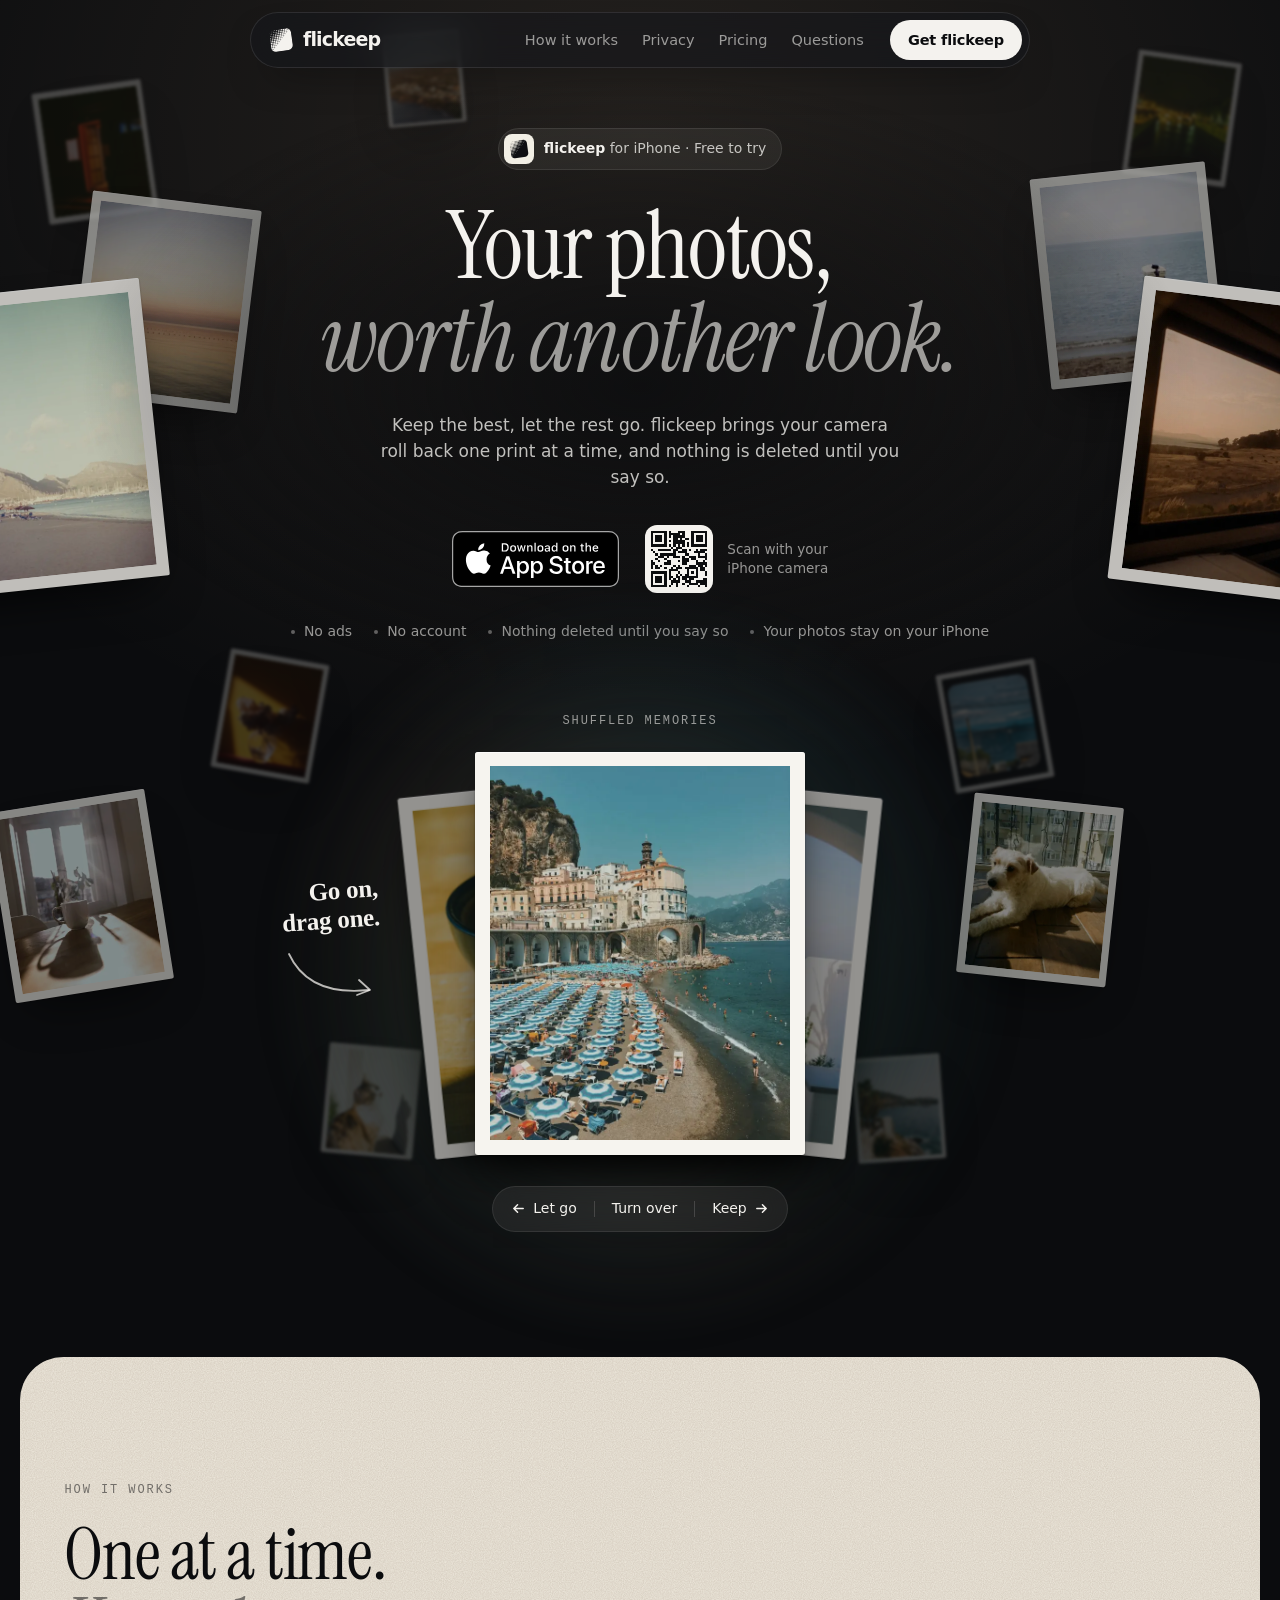
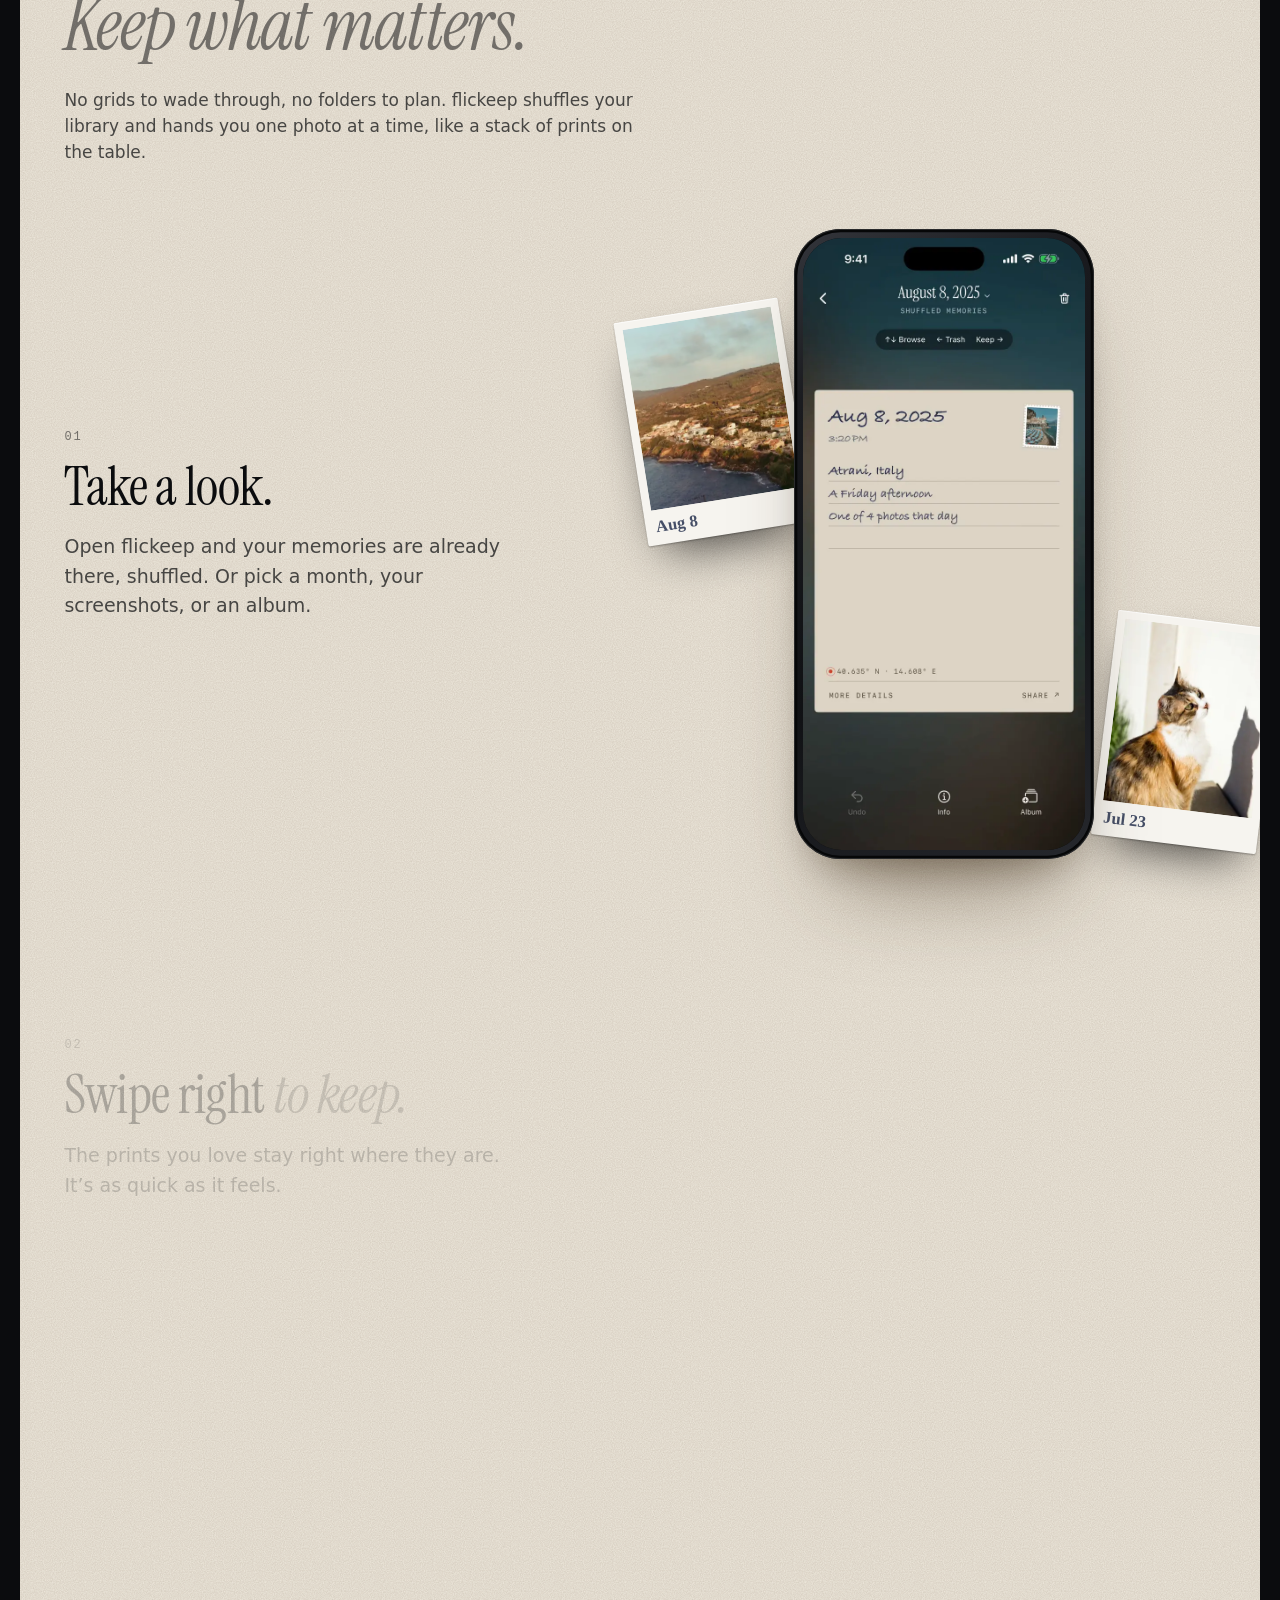
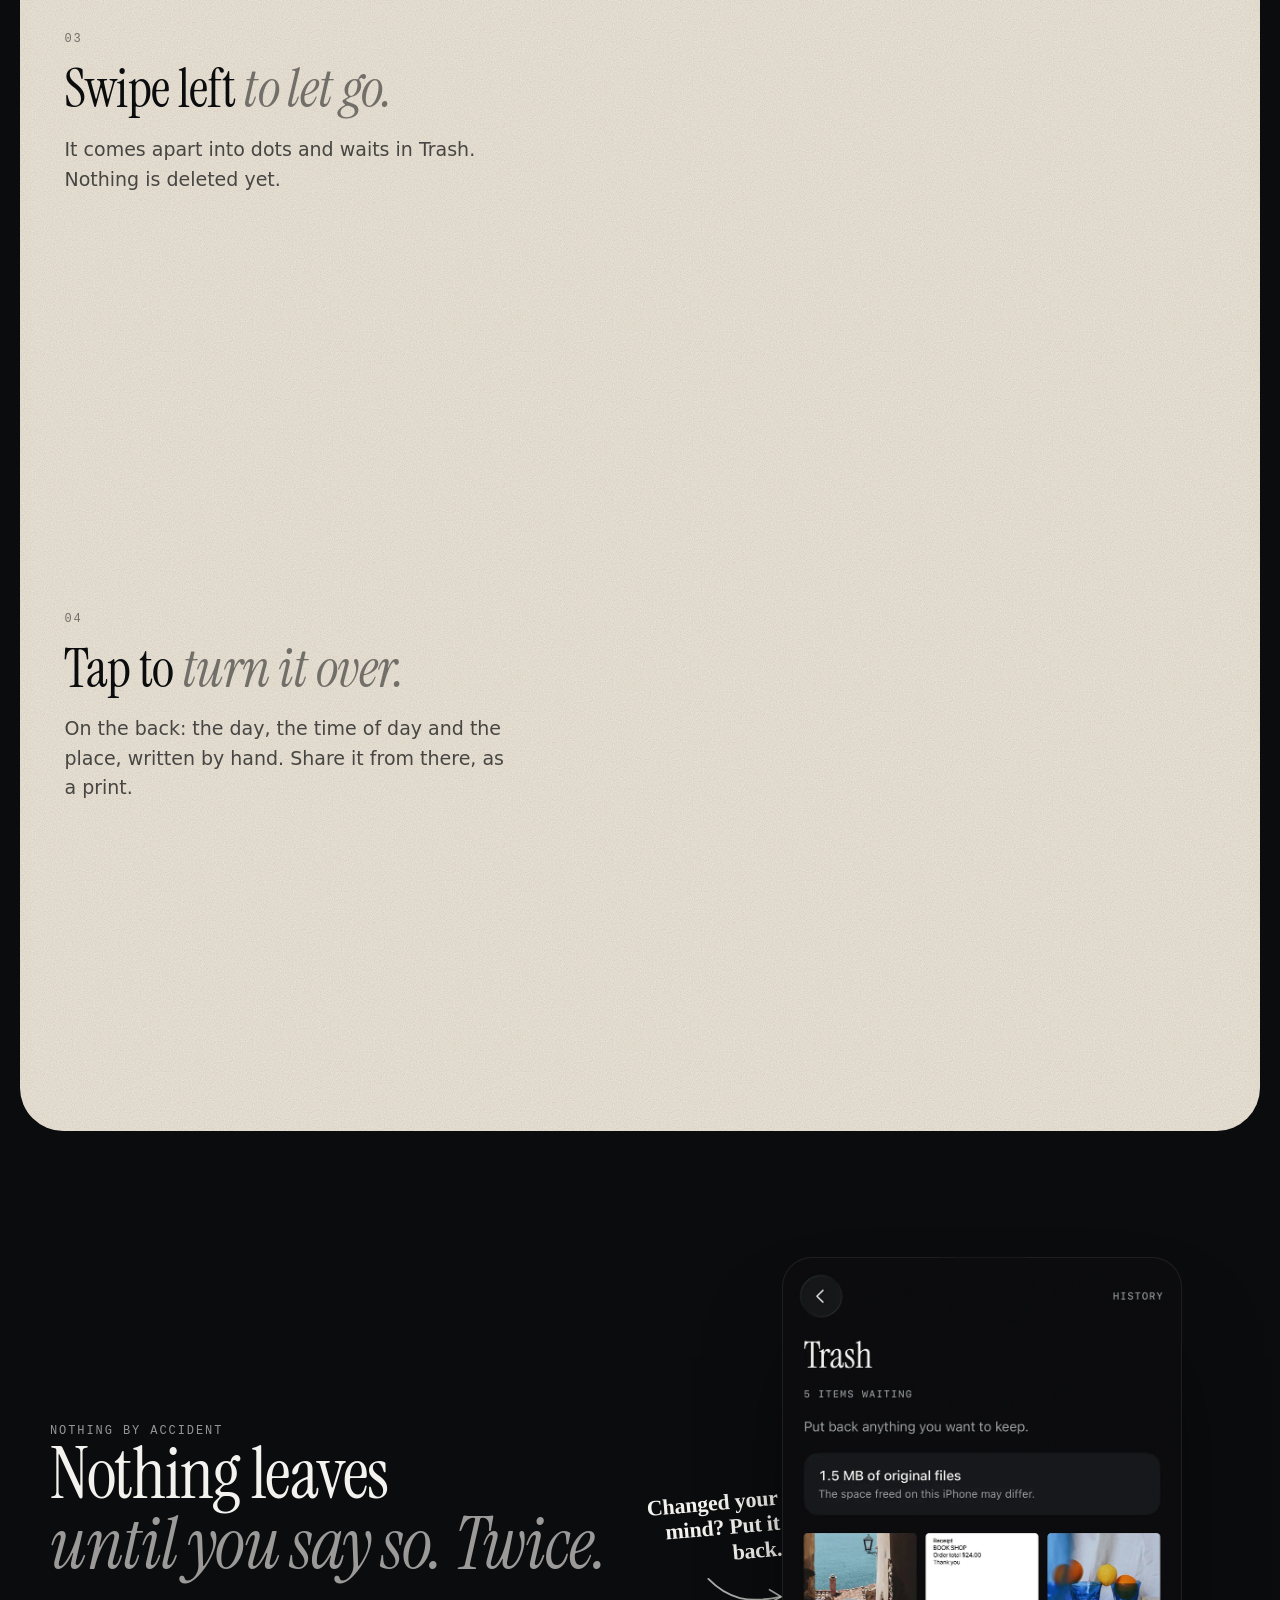
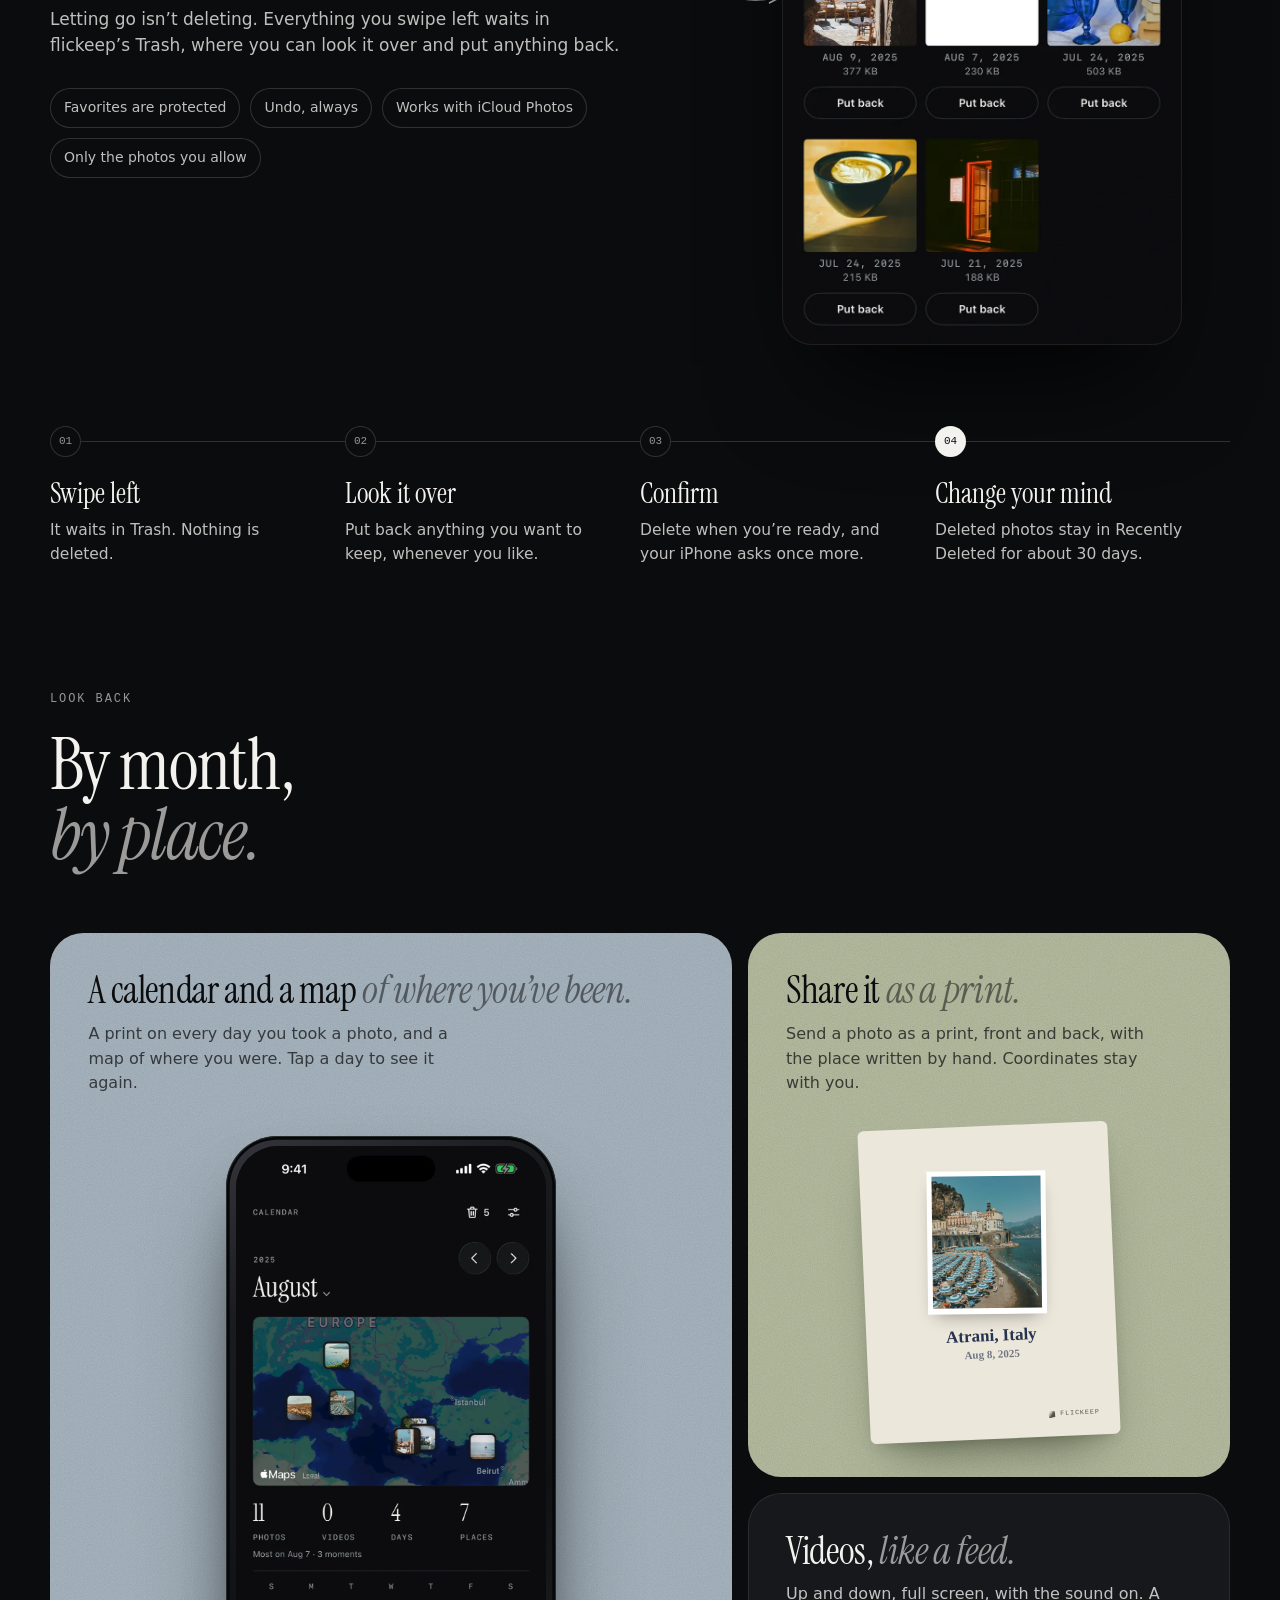
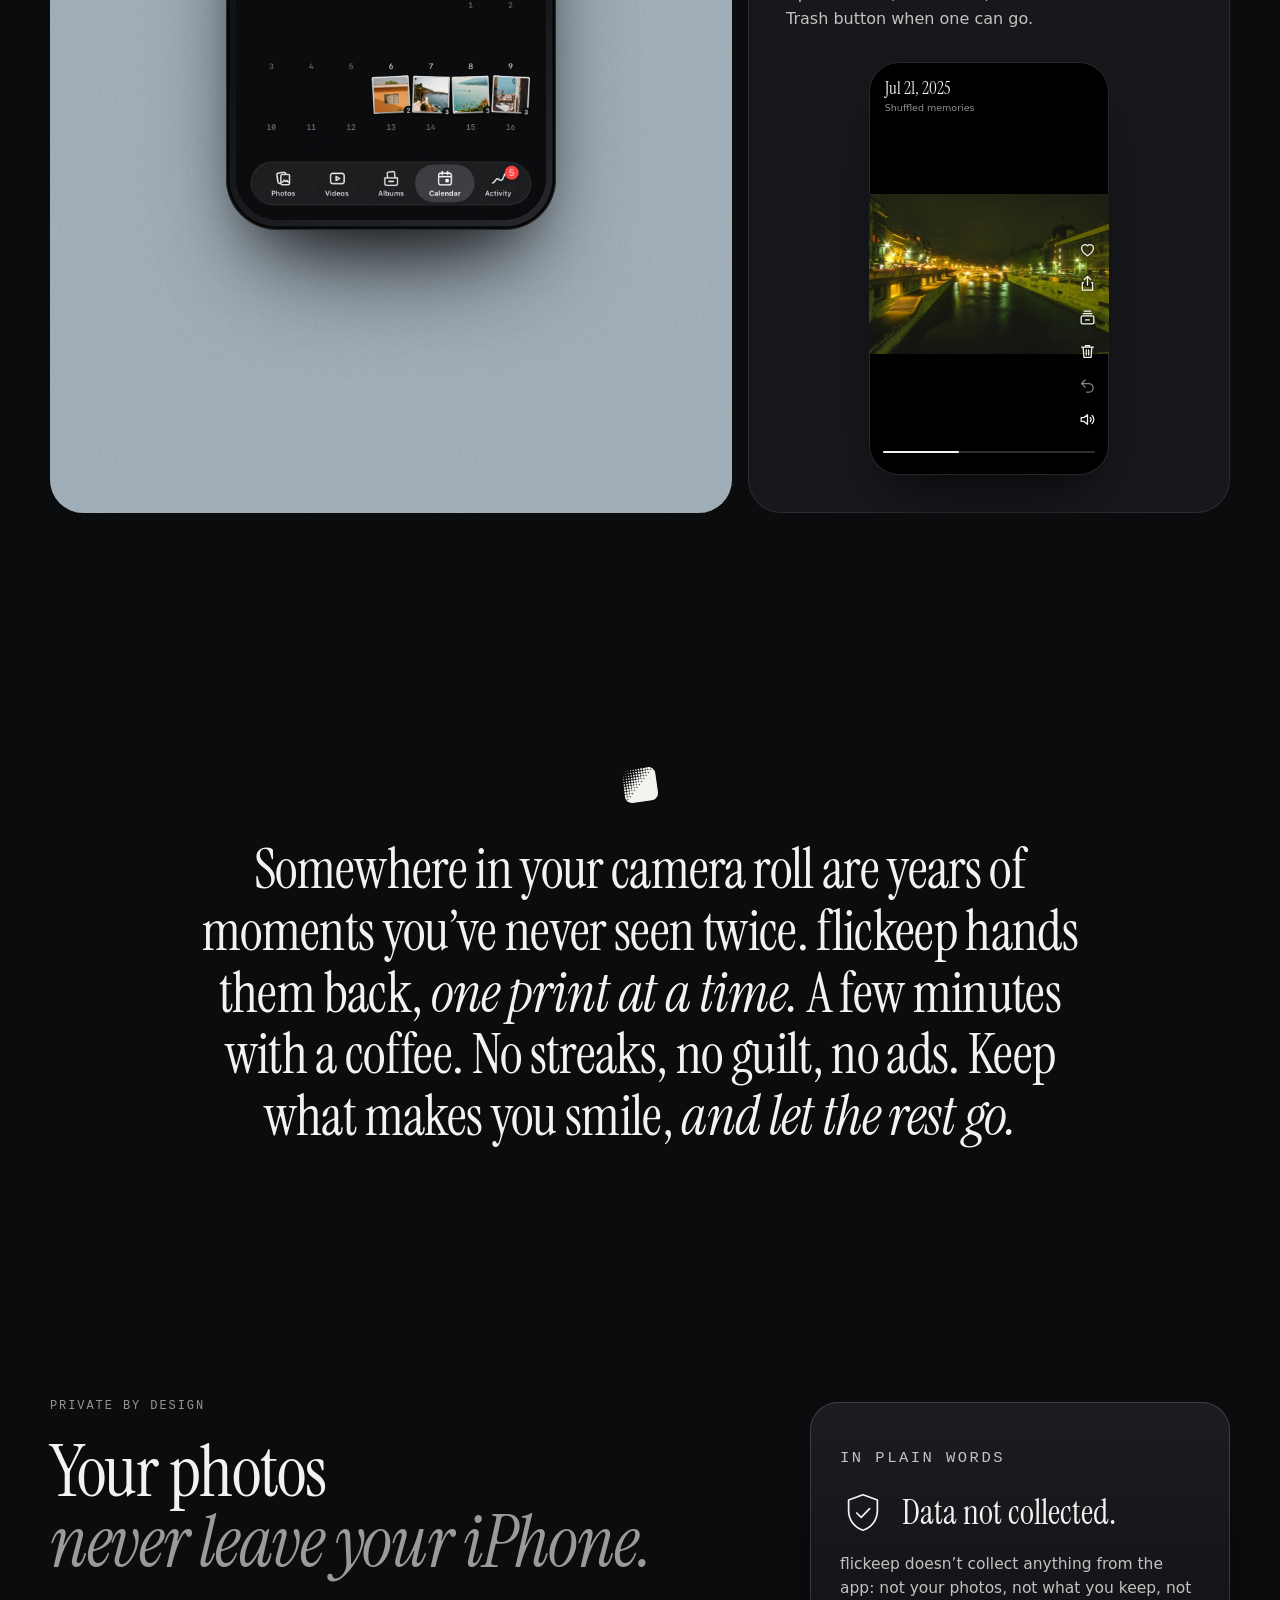
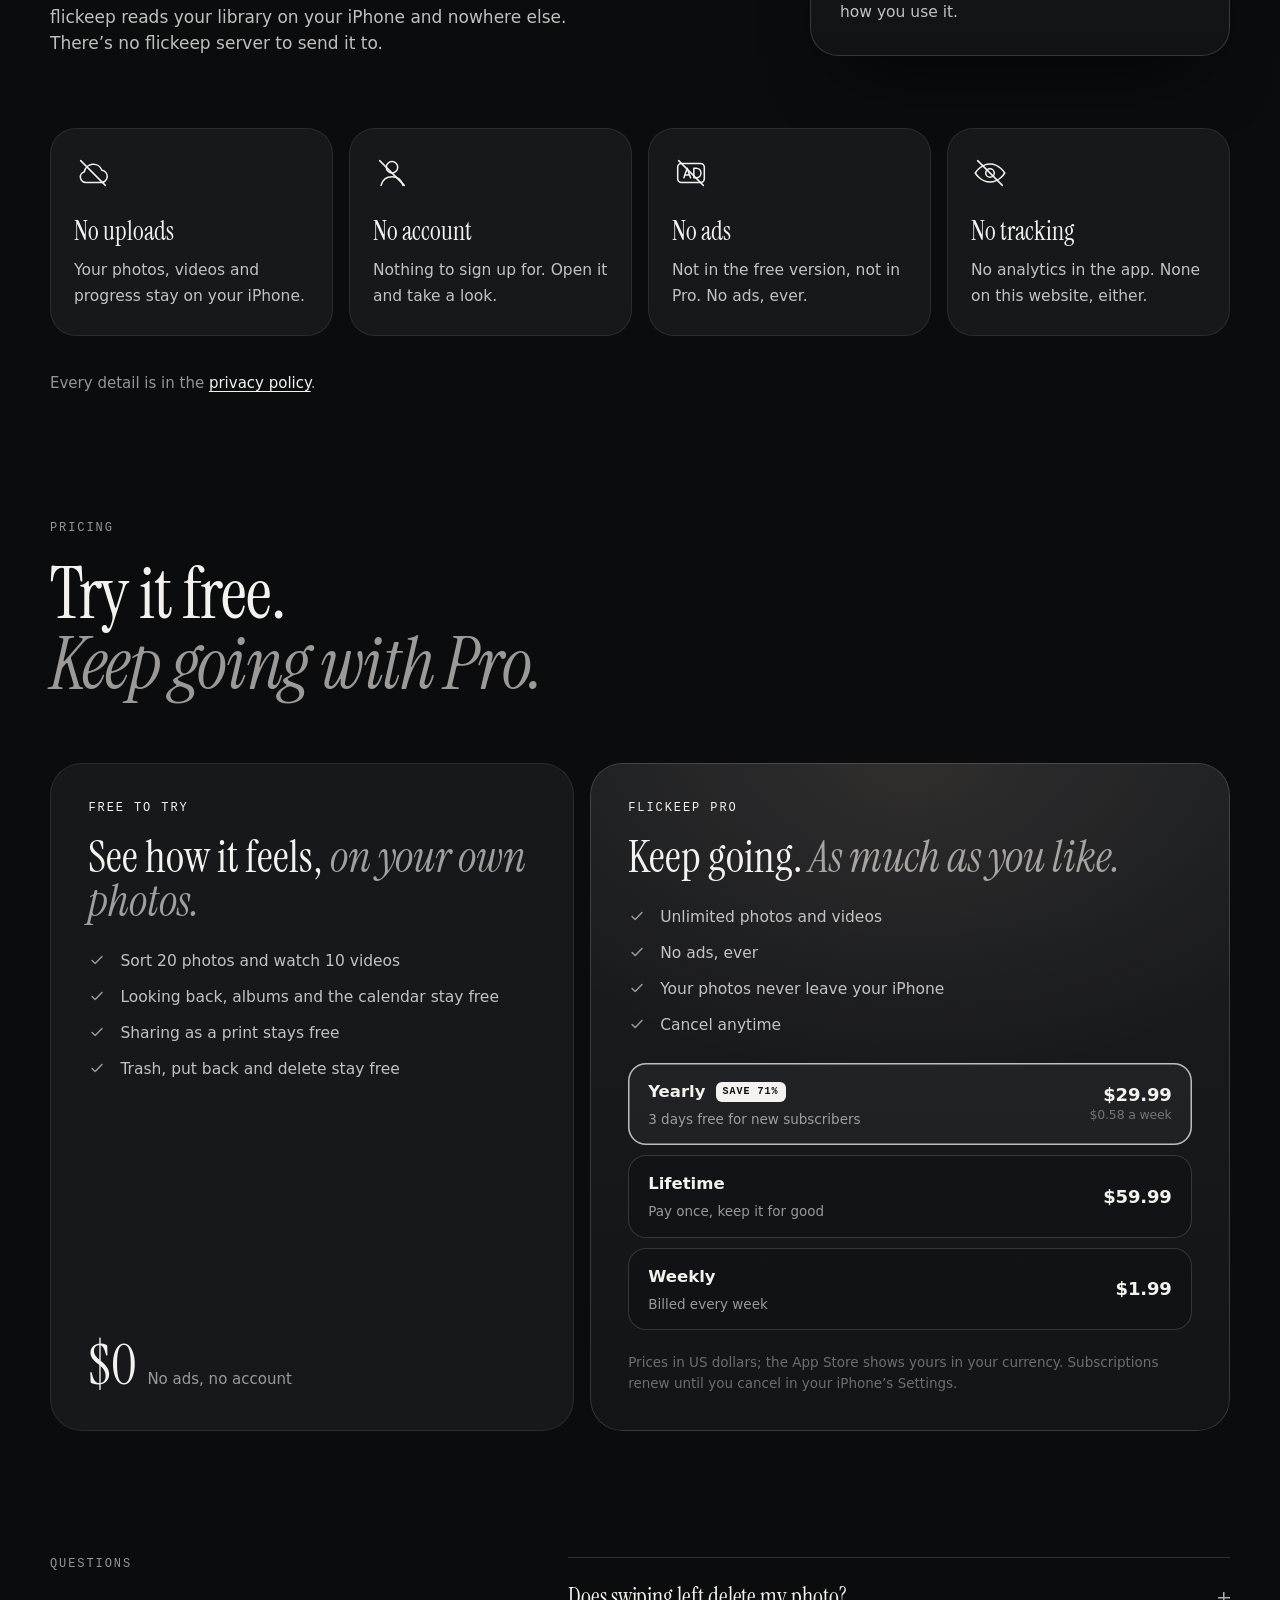
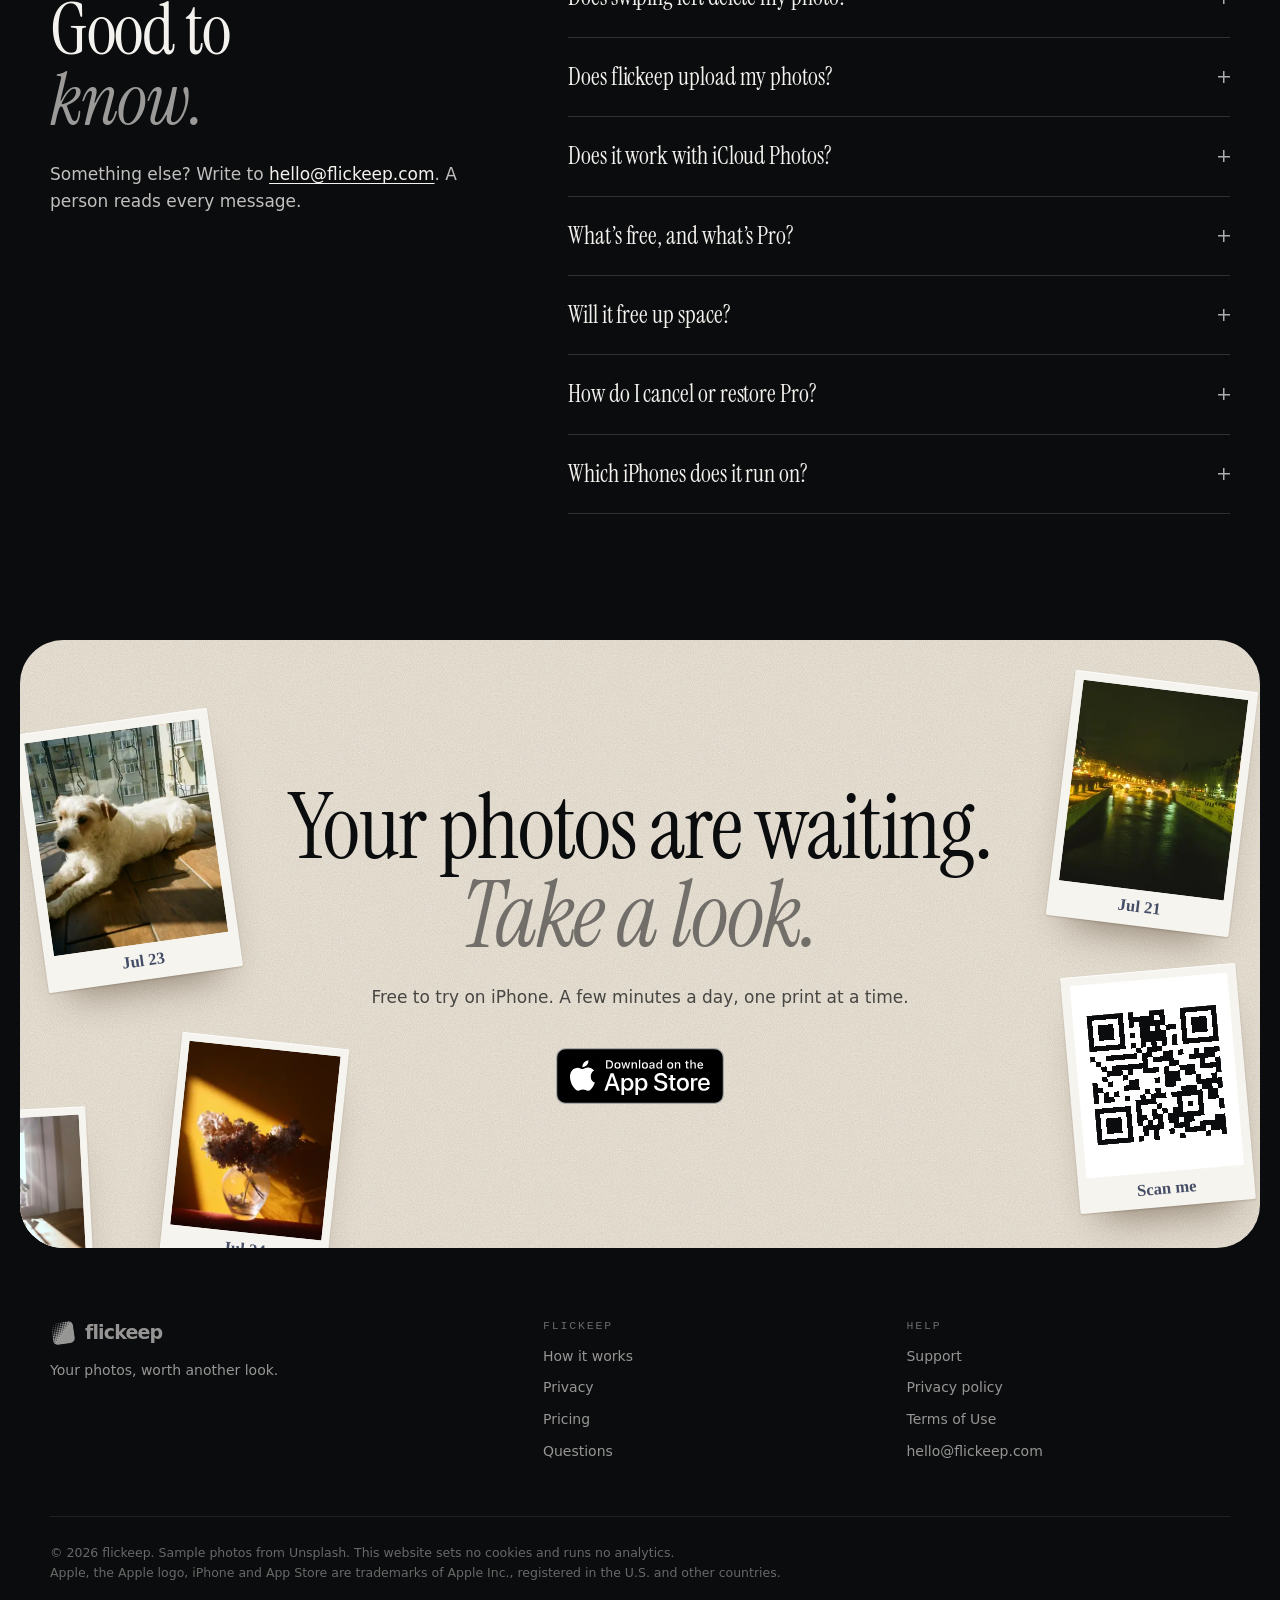
==== commit 04c0025b: "The banner in every page, Apple's badge served from the site, the store's name Mirrors site/ in rexg" ====
--- a/index.html
+++ b/index.html
@@ -3,7 +3,7 @@
 <head>
 <meta charset="utf-8">
 <meta name="viewport" content="width=device-width, initial-scale=1, viewport-fit=cover">
-<title>Flickeep: Swipe &amp; Clean Photos · Your photos, worth another look</title>
+<title>Flickeep – Swipe Your Photos · Your photos, worth another look</title>
 <meta name="description" content="Keep the best, let the rest go. flickeep for iPhone brings your camera roll back one photo at a time: swipe right to keep, left to let go. Nothing is deleted until you say so, and your photos never leave your iPhone.">
 <link rel="canonical" href="https://flickeep.com/">
 <meta name="theme-color" content="#0B0C0E">
@@ -22,10 +22,11 @@
 <link rel="apple-touch-icon" href="/apple-touch-icon.png">
 <link rel="preload" href="/fonts/InstrumentSerif-Regular.ttf" as="font" type="font/ttf" crossorigin>
 <link rel="preload" href="/fonts/InstrumentSerif-Italic.ttf" as="font" type="font/ttf" crossorigin>
+<meta name="apple-itunes-app" content="app-id=6816350944">
 <script src="/assets/store.js"></script>
 <link rel="stylesheet" href="/assets/site.css">
 <script src="/assets/site.js" defer></script>
-<script type="application/ld+json">{"@context":"https://schema.org","@type":"SoftwareApplication","name":"Flickeep: Swipe & Clean Photos","description":"Keep the best, let the rest go. A calm way to look back at your photos and keep the ones that matter.","operatingSystem":"iOS 18 or later","applicationCategory":"MultimediaApplication","offers":{"@type":"Offer","price":"0","priceCurrency":"USD"},"url":"https://flickeep.com/"}</script>
+<script type="application/ld+json">{"@context":"https://schema.org","@type":"SoftwareApplication","name":"Flickeep – Swipe Your Photos","installUrl":"https://apps.apple.com/app/id6816350944","sameAs":"https://apps.apple.com/app/id6816350944","description":"Keep the best, let the rest go. A calm way to look back at your photos and keep the ones that matter.","operatingSystem":"iOS 18 or later","applicationCategory":"MultimediaApplication","offers":{"@type":"Offer","price":"0","priceCurrency":"USD"},"url":"https://flickeep.com/"}</script>
 </head>
 <body>
 <!-- @symbols --><svg width="0" height="0" style="position:absolute" aria-hidden="true" focusable="false"><defs><clipPath id="mark-clip"><rect x="51" y="51" width="138" height="138" rx="30"/></clipPath><symbol id="mark" viewBox="38 38 164 164"><g transform="rotate(-8 120 120)" clip-path="url(#mark-clip)" fill="currentColor"><path d="M191.00 47.15L191.00 191.00L47.15 191.00Z"/><circle cx="56.5" cy="56.5" r="0.54"/><circle cx="56.5" cy="67.5" r="1.09"/><circle cx="56.5" cy="78.5" r="1.63"/><circle cx="56.5" cy="89.5" r="2.17"/><circle cx="56.5" cy="100.5" r="2.72"/><circle cx="56.5" cy="111.5" r="3.26"/><circle cx="56.5" cy="122.5" r="3.81"/><circle cx="56.5" cy="133.5" r="4.35"/><circle cx="56.5" cy="144.5" r="4.89"/><circle cx="56.5" cy="155.5" r="5.44"/><circle cx="56.5" cy="166.5" r="5.98"/><circle cx="56.5" cy="177.5" r="6.52"/><circle cx="67.5" cy="56.5" r="1.09"/><circle cx="67.5" cy="67.5" r="1.63"/><circle cx="67.5" cy="78.5" r="2.17"/><circle cx="67.5" cy="89.5" r="2.72"/><circle cx="67.5" cy="100.5" r="3.26"/><circle cx="67.5" cy="111.5" r="3.81"/><circle cx="67.5" cy="122.5" r="4.35"/><circle cx="67.5" cy="133.5" r="4.89"/><circle cx="67.5" cy="144.5" r="5.44"/><circle cx="67.5" cy="155.5" r="5.98"/><circle cx="67.5" cy="166.5" r="6.52"/><circle cx="78.5" cy="56.5" r="1.63"/><circle cx="78.5" cy="67.5" r="2.17"/><circle cx="78.5" cy="78.5" r="2.72"/><circle cx="78.5" cy="89.5" r="3.26"/><circle cx="78.5" cy="100.5" r="3.81"/><circle cx="78.5" cy="111.5" r="4.35"/><circle cx="78.5" cy="122.5" r="4.89"/><circle cx="78.5" cy="133.5" r="5.44"/><circle cx="78.5" cy="144.5" r="5.98"/><circle cx="78.5" cy="155.5" r="6.52"/><circle cx="89.5" cy="56.5" r="2.17"/><circle cx="89.5" cy="67.5" r="2.72"/><circle cx="89.5" cy="78.5" r="3.26"/><circle cx="89.5" cy="89.5" r="3.81"/><circle cx="89.5" cy="100.5" r="4.35"/><circle cx="89.5" cy="111.5" r="4.89"/><circle cx="89.5" cy="122.5" r="5.44"/><circle cx="89.5" cy="133.5" r="5.98"/><circle cx="89.5" cy="144.5" r="6.52"/><circle cx="100.5" cy="56.5" r="2.72"/><circle cx="100.5" cy="67.5" r="3.26"/><circle cx="100.5" cy="78.5" r="3.81"/><circle cx="100.5" cy="89.5" r="4.35"/><circle cx="100.5" cy="100.5" r="4.89"/><circle cx="100.5" cy="111.5" r="5.44"/><circle cx="100.5" cy="122.5" r="5.98"/><circle cx="100.5" cy="133.5" r="6.52"/><circle cx="111.5" cy="56.5" r="3.26"/><circle cx="111.5" cy="67.5" r="3.81"/><circle cx="111.5" cy="78.5" r="4.35"/><circle cx="111.5" cy="89.5" r="4.89"/><circle cx="111.5" cy="100.5" r="5.44"/><circle cx="111.5" cy="111.5" r="5.98"/><circle cx="111.5" cy="122.5" r="6.52"/><circle cx="122.5" cy="56.5" r="3.81"/><circle cx="122.5" cy="67.5" r="4.35"/><circle cx="122.5" cy="78.5" r="4.89"/><circle cx="122.5" cy="89.5" r="5.44"/><circle cx="122.5" cy="100.5" r="5.98"/><circle cx="122.5" cy="111.5" r="6.52"/><circle cx="133.5" cy="56.5" r="4.35"/><circle cx="133.5" cy="67.5" r="4.89"/><circle cx="133.5" cy="78.5" r="5.44"/><circle cx="133.5" cy="89.5" r="5.98"/><circle cx="133.5" cy="100.5" r="6.52"/><circle cx="144.5" cy="56.5" r="4.89"/><circle cx="144.5" cy="67.5" r="5.44"/><circle cx="144.5" cy="78.5" r="5.98"/><circle cx="144.5" cy="89.5" r="6.52"/><circle cx="155.5" cy="56.5" r="5.44"/><circle cx="155.5" cy="67.5" r="5.98"/><circle cx="155.5" cy="78.5" r="6.52"/><circle cx="166.5" cy="56.5" r="5.98"/><circle cx="166.5" cy="67.5" r="6.52"/><circle cx="177.5" cy="56.5" r="6.52"/></g></symbol></defs></svg><!-- /@symbols -->
@@ -59,7 +60,7 @@
       <h1 id="hero-title" class="display dev">Your photos,<i>worth another look.</i></h1>
       <p class="lede rv" style="--rv:.35s">Keep the best, let the rest go. flickeep brings your camera roll back one print at a time, and nothing is deleted until you say so.</p>
       <div class="cta rv" style="--rv:.45s">
-        <a class="badge when-live" data-ct="hero" href="/get"><img src="https://toolbox.marketingtools.apple.com/api/badges/download-on-the-app-store/black/en-us?size=250x83" width="168" height="56" alt="Download on the App Store"></a>
+        <a class="badge when-live" data-ct="hero" href="/get"><img src="/img/app-store-badge.svg" width="168" height="56" alt="Download on the App Store"></a>
         <div class="qr when-live"><div class="qr-code"><svg role="img" aria-label="QR code for flickeep.com/get" xmlns="http://www.w3.org/2000/svg" viewBox="0 0 25 25" shape-rendering="crispEdges"><path fill="currentColor" d="M0 0h1v1h-1zM1 0h1v1h-1zM2 0h1v1h-1zM3 0h1v1h-1zM4 0h1v1h-1zM5 0h1v1h-1zM6 0h1v1h-1zM8 0h1v1h-1zM12 0h1v1h-1zM13 0h1v1h-1zM14 0h1v1h-1zM18 0h1v1h-1zM19 0h1v1h-1zM20 0h1v1h-1zM21 0h1v1h-1zM22 0h1v1h-1zM23 0h1v1h-1zM24 0h1v1h-1zM0 1h1v1h-1zM6 1h1v1h-1zM8 1h1v1h-1zM9 1h1v1h-1zM10 1h1v1h-1zM11 1h1v1h-1zM12 1h1v1h-1zM14 1h1v1h-1zM18 1h1v1h-1zM24 1h1v1h-1zM0 2h1v1h-1zM2 2h1v1h-1zM3 2h1v1h-1zM4 2h1v1h-1zM6 2h1v1h-1zM8 2h1v1h-1zM10 2h1v1h-1zM11 2h1v1h-1zM12 2h1v1h-1zM13 2h1v1h-1zM14 2h1v1h-1zM18 2h1v1h-1zM20 2h1v1h-1zM21 2h1v1h-1zM22 2h1v1h-1zM24 2h1v1h-1zM0 3h1v1h-1zM2 3h1v1h-1zM3 3h1v1h-1zM4 3h1v1h-1zM6 3h1v1h-1zM10 3h1v1h-1zM11 3h1v1h-1zM13 3h1v1h-1zM15 3h1v1h-1zM16 3h1v1h-1zM18 3h1v1h-1zM20 3h1v1h-1zM21 3h1v1h-1zM22 3h1v1h-1zM24 3h1v1h-1zM0 4h1v1h-1zM2 4h1v1h-1zM3 4h1v1h-1zM4 4h1v1h-1zM6 4h1v1h-1zM8 4h1v1h-1zM10 4h1v1h-1zM11 4h1v1h-1zM12 4h1v1h-1zM13 4h1v1h-1zM14 4h1v1h-1zM18 4h1v1h-1zM20 4h1v1h-1zM21 4h1v1h-1zM22 4h1v1h-1zM24 4h1v1h-1zM0 5h1v1h-1zM6 5h1v1h-1zM10 5h1v1h-1zM11 5h1v1h-1zM12 5h1v1h-1zM13 5h1v1h-1zM14 5h1v1h-1zM16 5h1v1h-1zM18 5h1v1h-1zM24 5h1v1h-1zM0 6h1v1h-1zM1 6h1v1h-1zM2 6h1v1h-1zM3 6h1v1h-1zM4 6h1v1h-1zM5 6h1v1h-1zM6 6h1v1h-1zM8 6h1v1h-1zM10 6h1v1h-1zM12 6h1v1h-1zM14 6h1v1h-1zM16 6h1v1h-1zM18 6h1v1h-1zM19 6h1v1h-1zM20 6h1v1h-1zM21 6h1v1h-1zM22 6h1v1h-1zM23 6h1v1h-1zM24 6h1v1h-1zM9 7h1v1h-1zM11 7h1v1h-1zM12 7h1v1h-1zM13 7h1v1h-1zM0 8h1v1h-1zM3 8h1v1h-1zM4 8h1v1h-1zM5 8h1v1h-1zM6 8h1v1h-1zM7 8h1v1h-1zM8 8h1v1h-1zM10 8h1v1h-1zM11 8h1v1h-1zM14 8h1v1h-1zM15 8h1v1h-1zM17 8h1v1h-1zM20 8h1v1h-1zM22 8h1v1h-1zM23 8h1v1h-1zM24 8h1v1h-1zM1 9h1v1h-1zM10 9h1v1h-1zM12 9h1v1h-1zM13 9h1v1h-1zM14 9h1v1h-1zM15 9h1v1h-1zM19 9h1v1h-1zM20 9h1v1h-1zM21 9h1v1h-1zM22 9h1v1h-1zM23 9h1v1h-1zM2 10h1v1h-1zM4 10h1v1h-1zM5 10h1v1h-1zM6 10h1v1h-1zM7 10h1v1h-1zM8 10h1v1h-1zM9 10h1v1h-1zM10 10h1v1h-1zM15 10h1v1h-1zM16 10h1v1h-1zM21 10h1v1h-1zM24 10h1v1h-1zM3 11h1v1h-1zM4 11h1v1h-1zM5 11h1v1h-1zM7 11h1v1h-1zM10 11h1v1h-1zM11 11h1v1h-1zM12 11h1v1h-1zM14 11h1v1h-1zM17 11h1v1h-1zM18 11h1v1h-1zM19 11h1v1h-1zM21 11h1v1h-1zM22 11h1v1h-1zM23 11h1v1h-1zM24 11h1v1h-1zM2 12h1v1h-1zM6 12h1v1h-1zM14 12h1v1h-1zM15 12h1v1h-1zM16 12h1v1h-1zM18 12h1v1h-1zM19 12h1v1h-1zM24 12h1v1h-1zM0 13h1v1h-1zM3 13h1v1h-1zM7 13h1v1h-1zM8 13h1v1h-1zM12 13h1v1h-1zM14 13h1v1h-1zM15 13h1v1h-1zM16 13h1v1h-1zM20 13h1v1h-1zM23 13h1v1h-1zM0 14h1v1h-1zM1 14h1v1h-1zM6 14h1v1h-1zM7 14h1v1h-1zM8 14h1v1h-1zM14 14h1v1h-1zM15 14h1v1h-1zM20 14h1v1h-1zM21 14h1v1h-1zM22 14h1v1h-1zM23 14h1v1h-1zM24 14h1v1h-1zM0 15h1v1h-1zM2 15h1v1h-1zM4 15h1v1h-1zM10 15h1v1h-1zM12 15h1v1h-1zM17 15h1v1h-1zM18 15h1v1h-1zM19 15h1v1h-1zM21 15h1v1h-1zM22 15h1v1h-1zM24 15h1v1h-1zM0 16h1v1h-1zM2 16h1v1h-1zM3 16h1v1h-1zM6 16h1v1h-1zM9 16h1v1h-1zM11 16h1v1h-1zM12 16h1v1h-1zM13 16h1v1h-1zM15 16h1v1h-1zM16 16h1v1h-1zM17 16h1v1h-1zM18 16h1v1h-1zM19 16h1v1h-1zM20 16h1v1h-1zM22 16h1v1h-1zM23 16h1v1h-1zM8 17h1v1h-1zM9 17h1v1h-1zM10 17h1v1h-1zM11 17h1v1h-1zM16 17h1v1h-1zM20 17h1v1h-1zM22 17h1v1h-1zM23 17h1v1h-1zM0 18h1v1h-1zM1 18h1v1h-1zM2 18h1v1h-1zM3 18h1v1h-1zM4 18h1v1h-1zM5 18h1v1h-1zM6 18h1v1h-1zM8 18h1v1h-1zM12 18h1v1h-1zM16 18h1v1h-1zM18 18h1v1h-1zM20 18h1v1h-1zM24 18h1v1h-1zM0 19h1v1h-1zM6 19h1v1h-1zM8 19h1v1h-1zM11 19h1v1h-1zM13 19h1v1h-1zM15 19h1v1h-1zM16 19h1v1h-1zM20 19h1v1h-1zM24 19h1v1h-1zM0 20h1v1h-1zM2 20h1v1h-1zM3 20h1v1h-1zM4 20h1v1h-1zM6 20h1v1h-1zM8 20h1v1h-1zM9 20h1v1h-1zM11 20h1v1h-1zM12 20h1v1h-1zM14 20h1v1h-1zM15 20h1v1h-1zM16 20h1v1h-1zM17 20h1v1h-1zM18 20h1v1h-1zM19 20h1v1h-1zM20 20h1v1h-1zM0 21h1v1h-1zM2 21h1v1h-1zM3 21h1v1h-1zM4 21h1v1h-1zM6 21h1v1h-1zM8 21h1v1h-1zM10 21h1v1h-1zM12 21h1v1h-1zM14 21h1v1h-1zM15 21h1v1h-1zM17 21h1v1h-1zM18 21h1v1h-1zM23 21h1v1h-1zM24 21h1v1h-1zM0 22h1v1h-1zM2 22h1v1h-1zM3 22h1v1h-1zM4 22h1v1h-1zM6 22h1v1h-1zM9 22h1v1h-1zM10 22h1v1h-1zM11 22h1v1h-1zM12 22h1v1h-1zM15 22h1v1h-1zM16 22h1v1h-1zM17 22h1v1h-1zM20 22h1v1h-1zM21 22h1v1h-1zM22 22h1v1h-1zM23 22h1v1h-1zM24 22h1v1h-1zM0 23h1v1h-1zM6 23h1v1h-1zM9 23h1v1h-1zM11 23h1v1h-1zM14 23h1v1h-1zM17 23h1v1h-1zM18 23h1v1h-1zM19 23h1v1h-1zM20 23h1v1h-1zM22 23h1v1h-1zM23 23h1v1h-1zM24 23h1v1h-1zM0 24h1v1h-1zM1 24h1v1h-1zM2 24h1v1h-1zM3 24h1v1h-1zM4 24h1v1h-1zM5 24h1v1h-1zM6 24h1v1h-1zM8 24h1v1h-1zM11 24h1v1h-1zM16 24h1v1h-1zM21 24h1v1h-1zM24 24h1v1h-1z"/></svg></div><span>Scan with your<br>iPhone camera</span></div>
         <div class="soon-box when-soon">
           <span class="pill big quiet">Coming soon to the App Store</span>
@@ -351,7 +352,7 @@
     <h2 id="final-title" class="display rv">Your photos are waiting.<i>Take a look.</i></h2>
     <p class="lede rv">Free to try on iPhone. A few minutes a day, one print at a time.</p>
     <div class="cta rv">
-      <a class="badge when-live" data-ct="final" href="/get"><img src="https://toolbox.marketingtools.apple.com/api/badges/download-on-the-app-store/black/en-us?size=250x83" width="168" height="56" alt="Download on the App Store" loading="lazy"></a>
+      <a class="badge when-live" data-ct="final" href="/get"><img src="/img/app-store-badge.svg" width="168" height="56" alt="Download on the App Store" loading="lazy"></a>
       <div class="soon-box when-soon">
         <span class="pill big quiet">Coming soon to the App Store</span>
         <p>Want a note when it’s out? <a href="mailto:hello@flickeep.com?subject=Tell%20me%20when%20flickeep%20is%20out">hello@flickeep.com</a></p>
